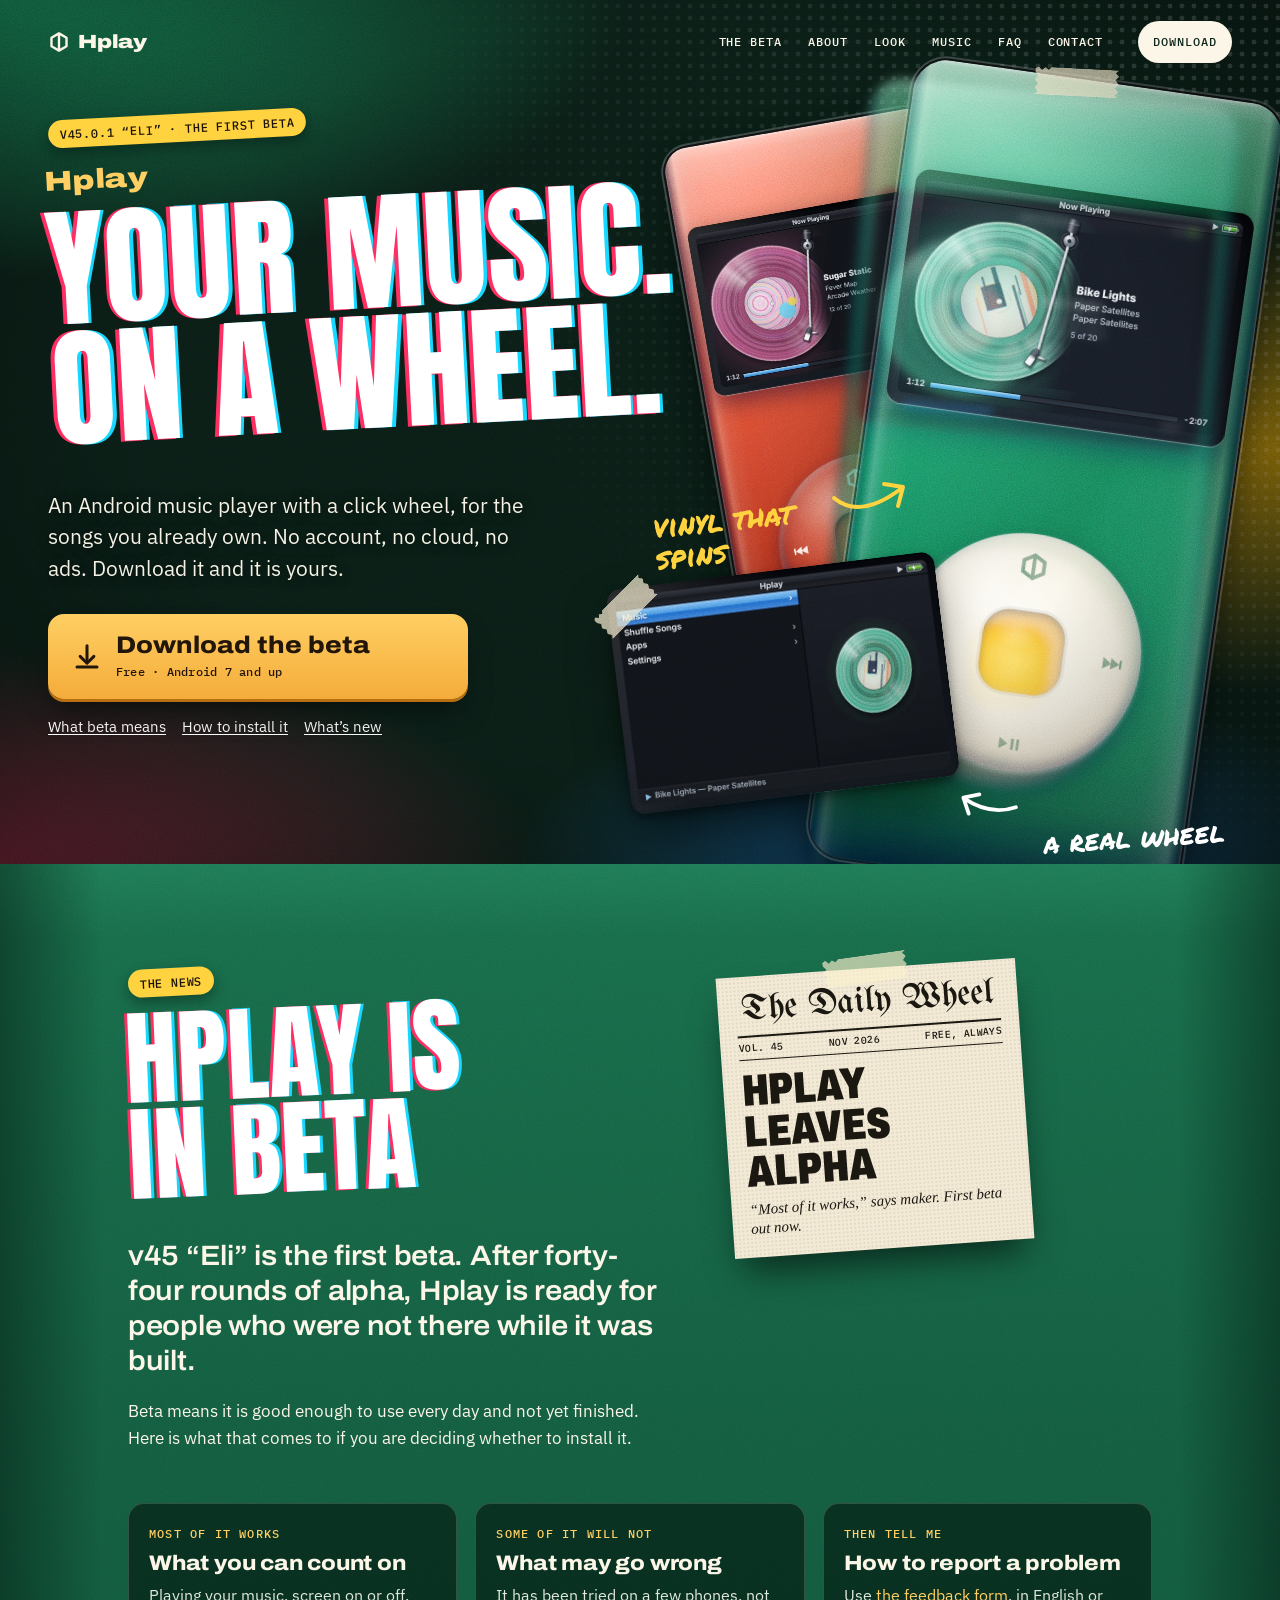
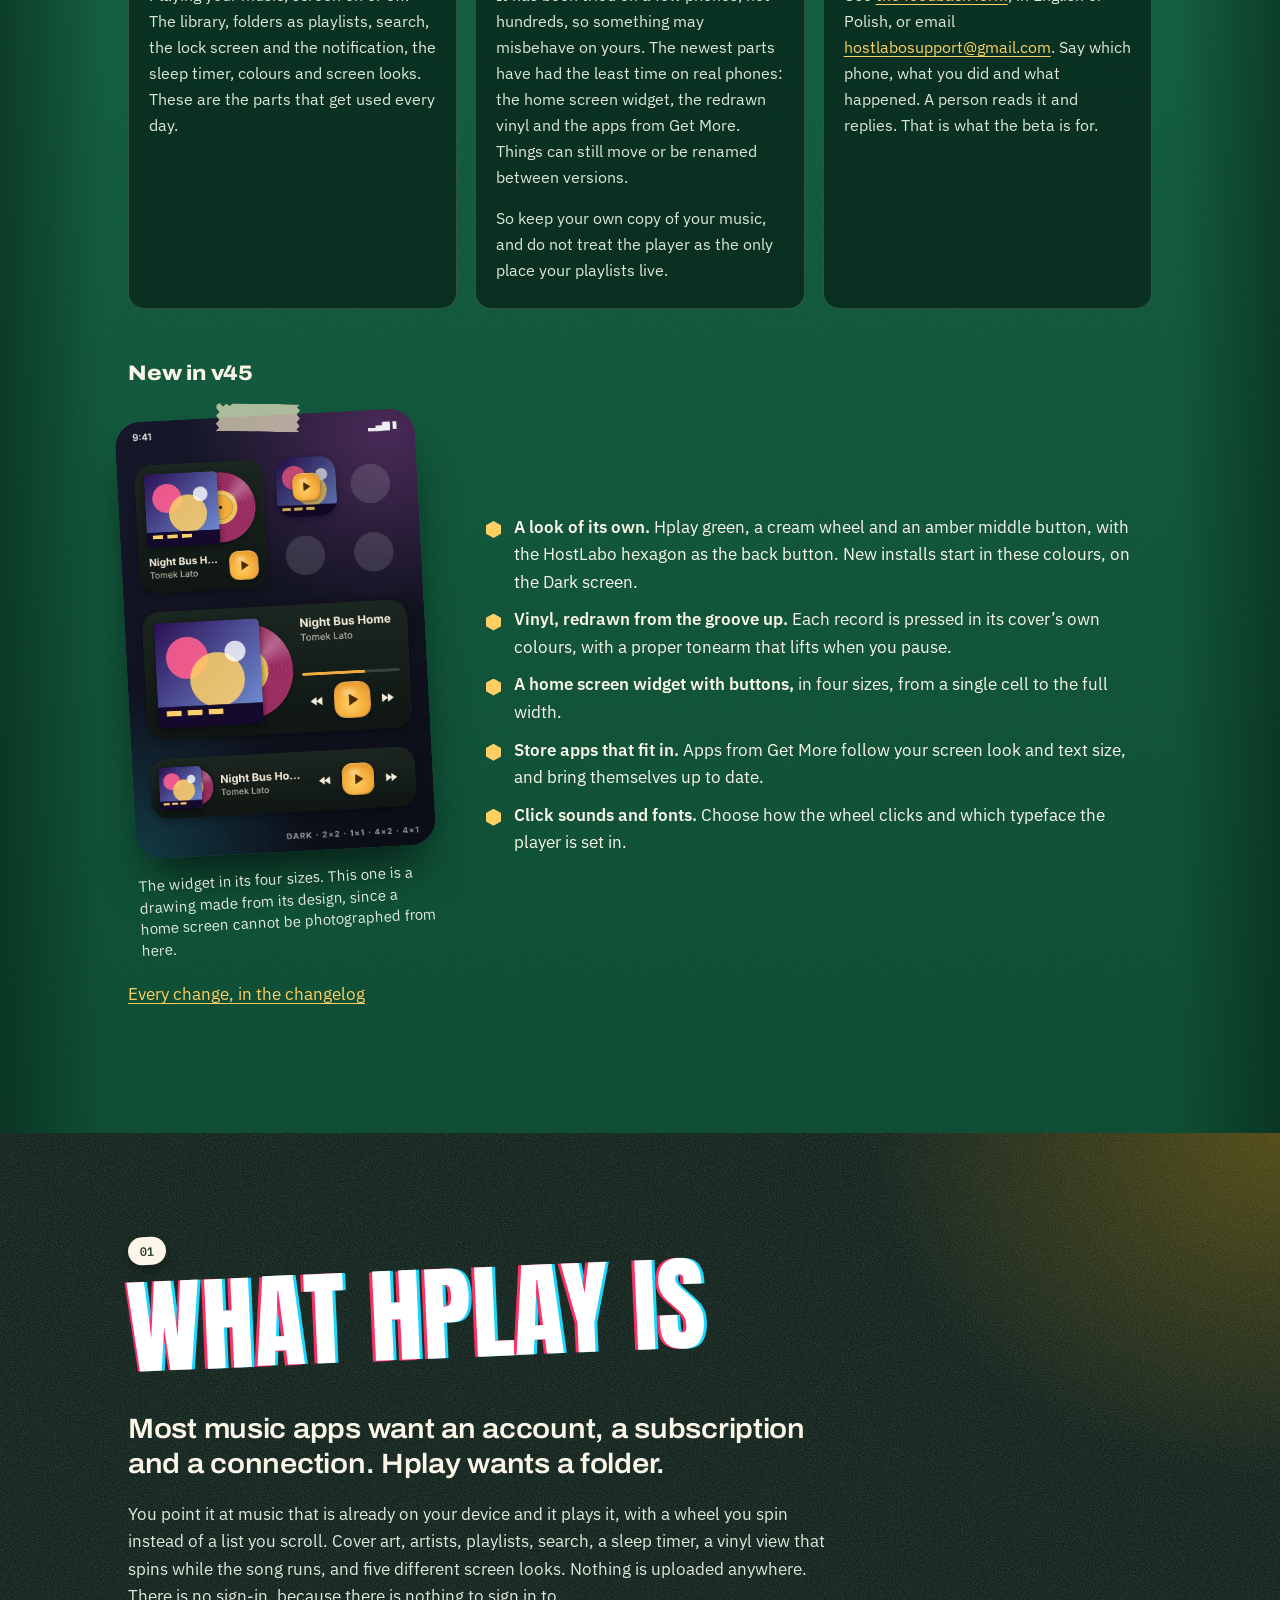
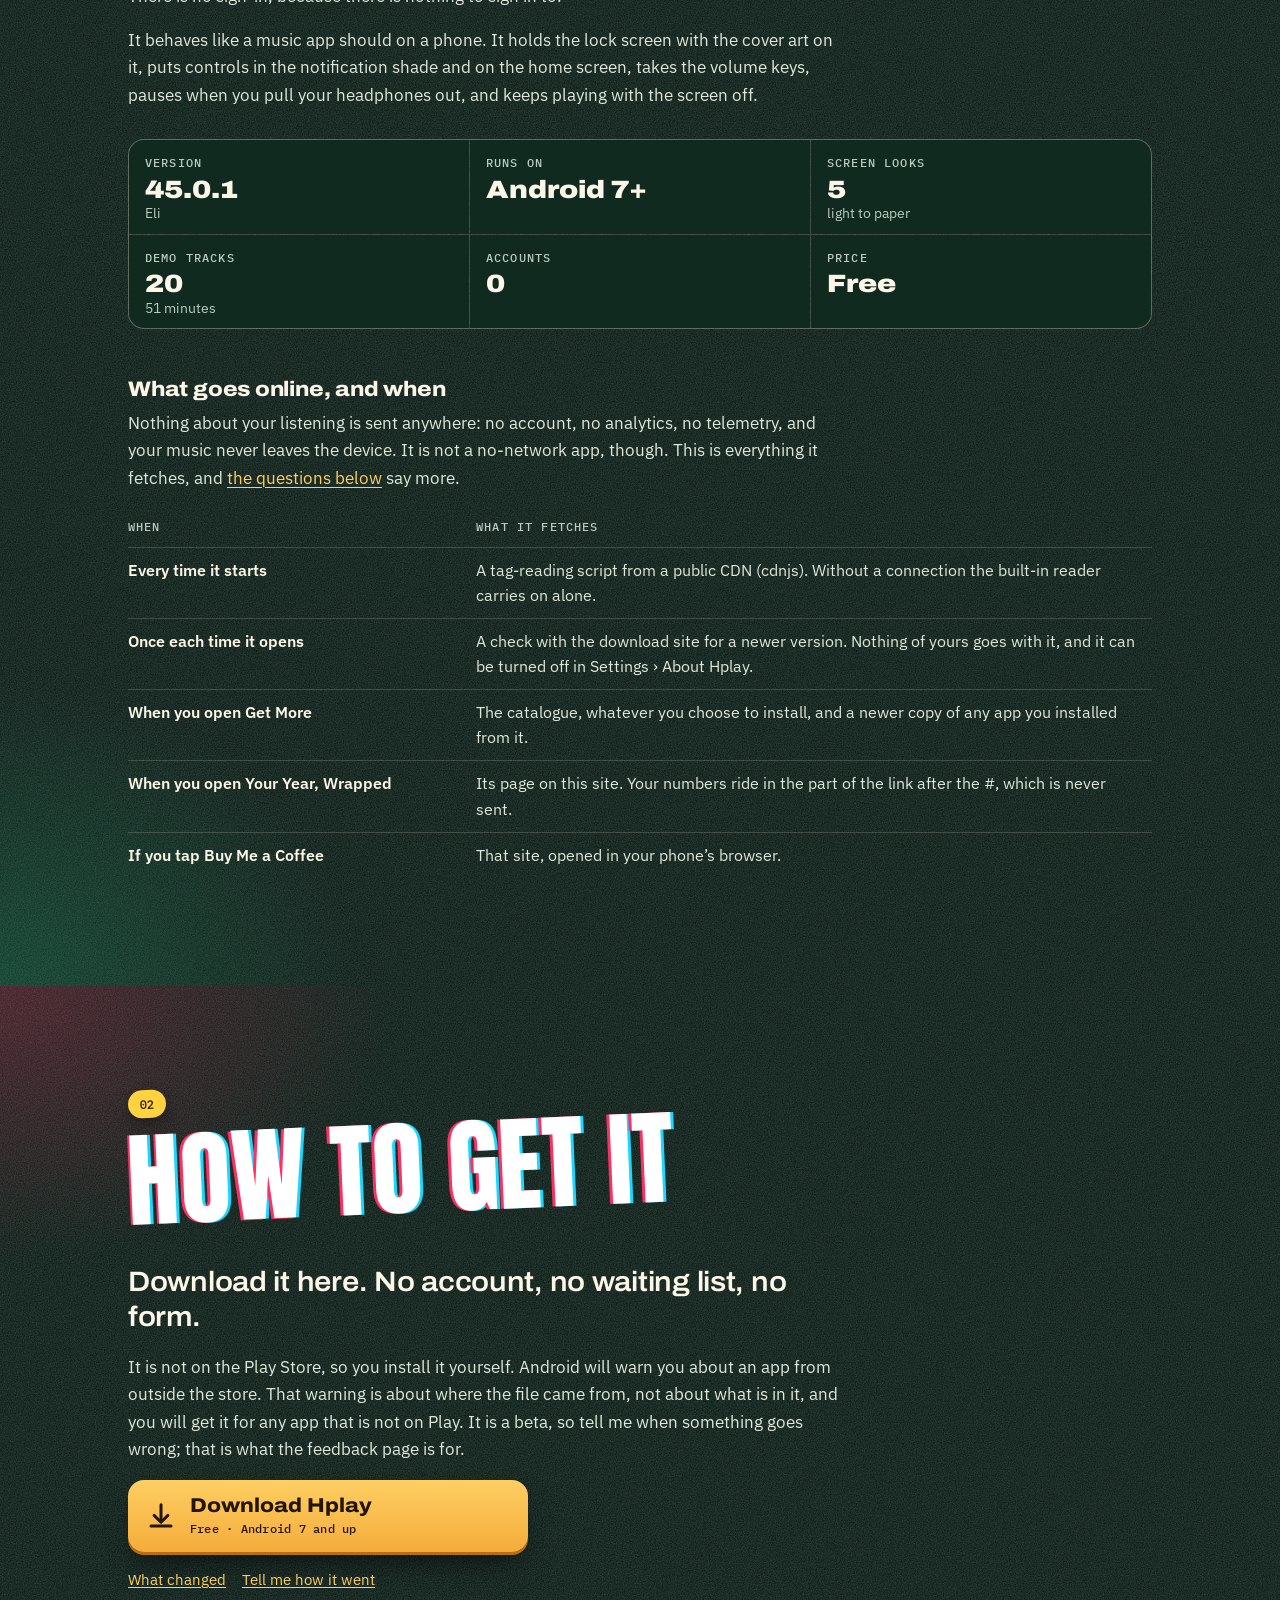
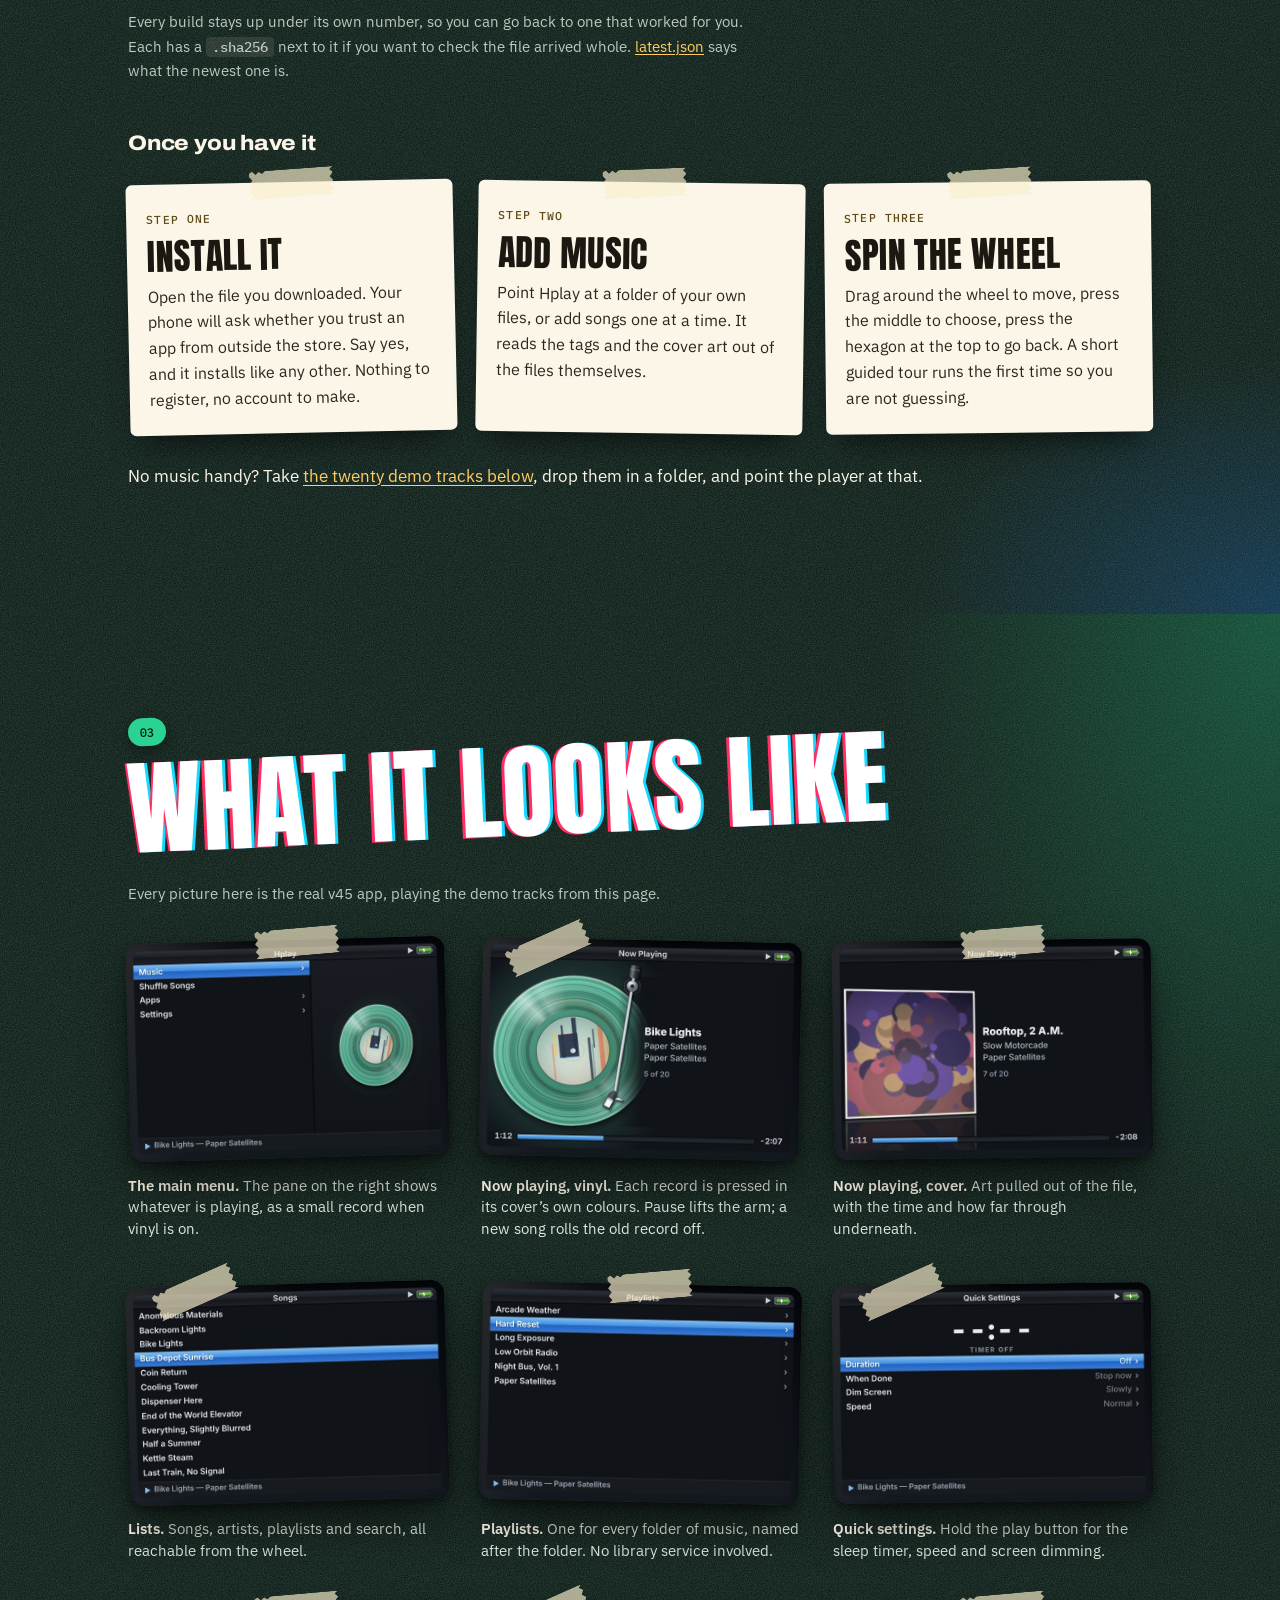
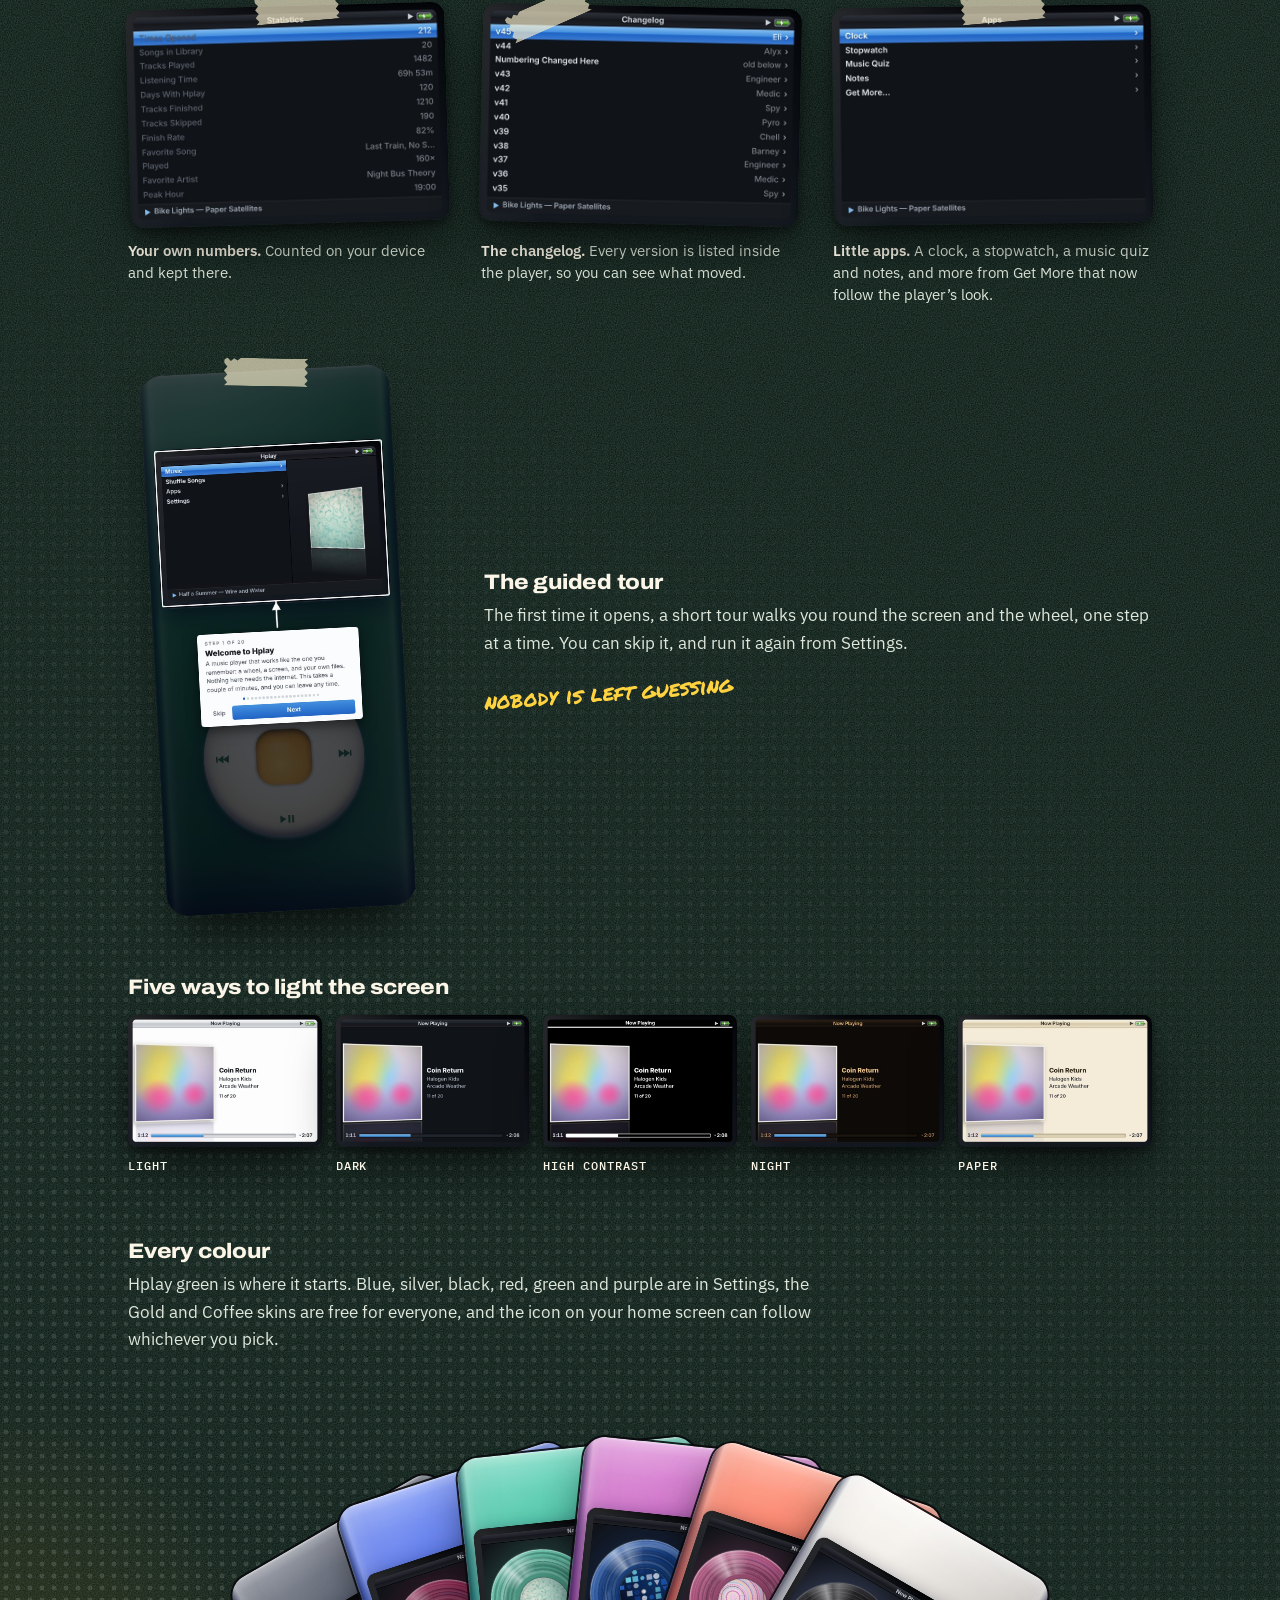
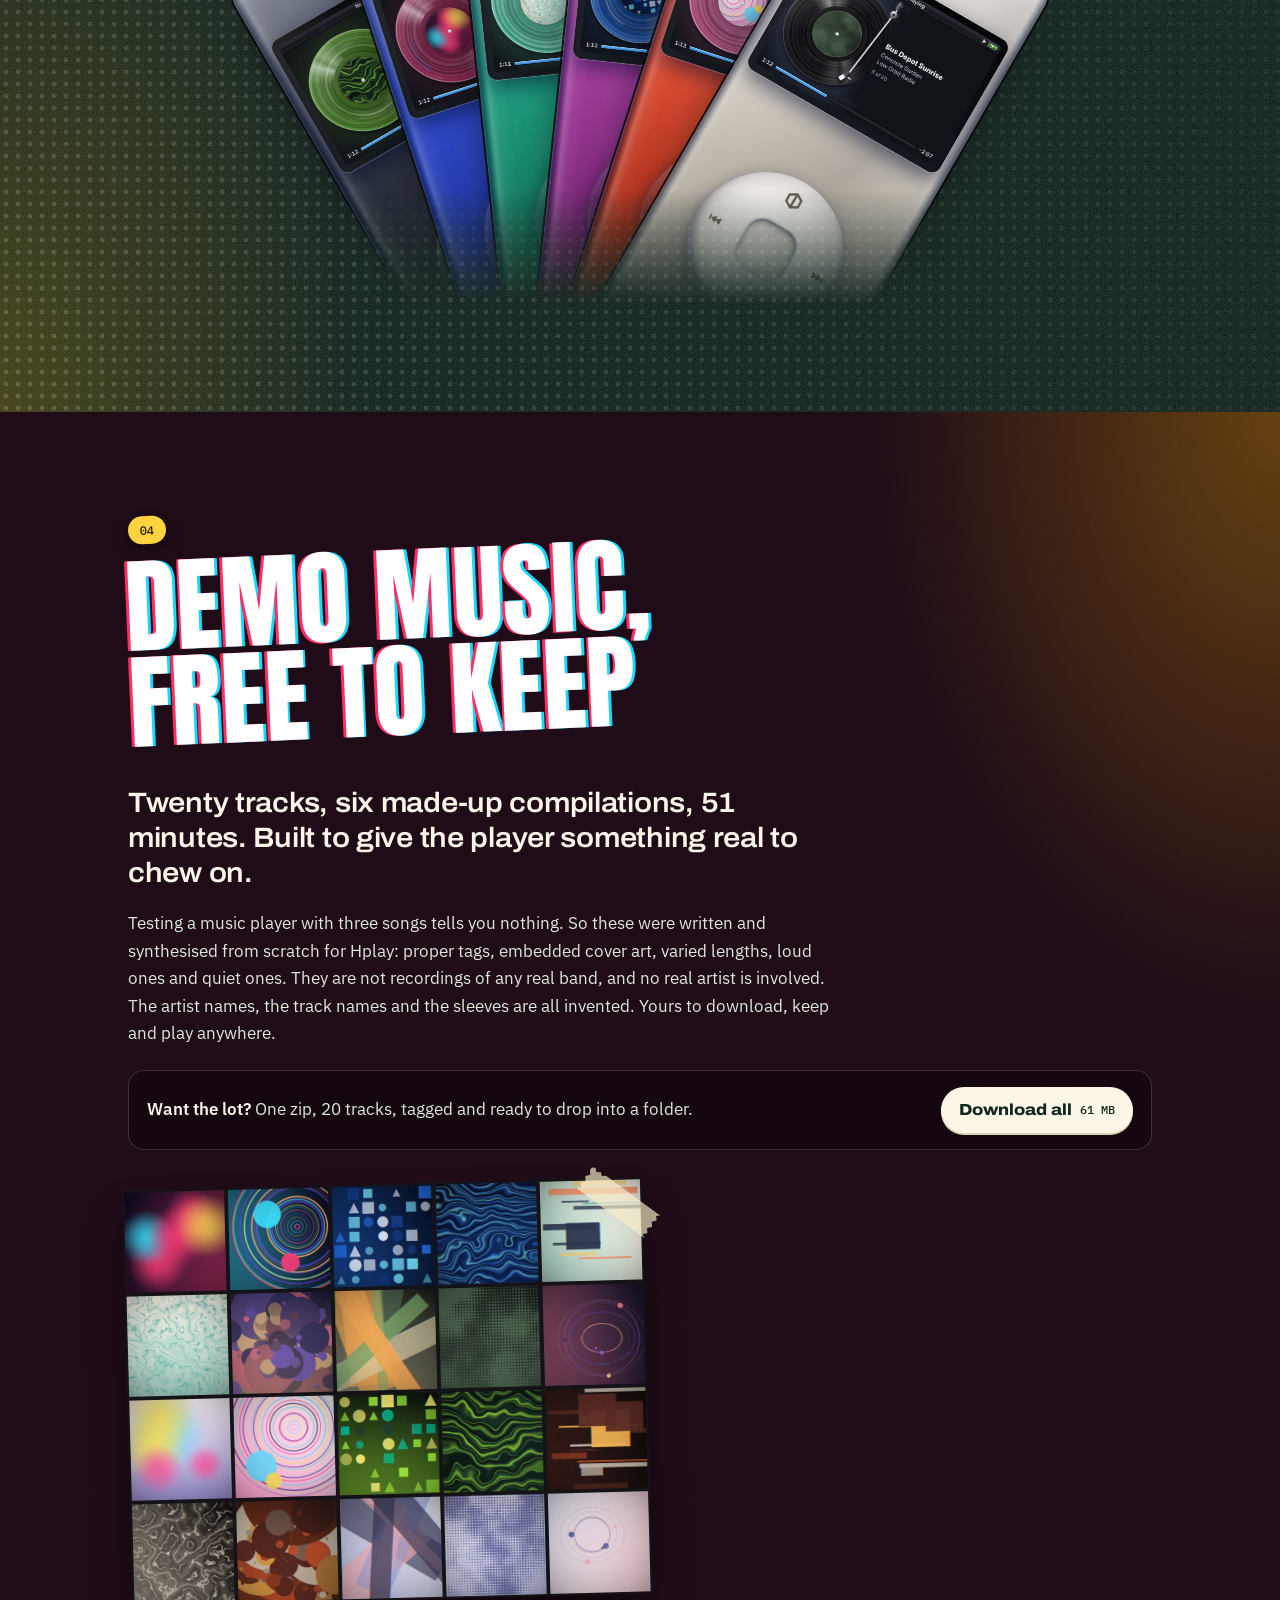
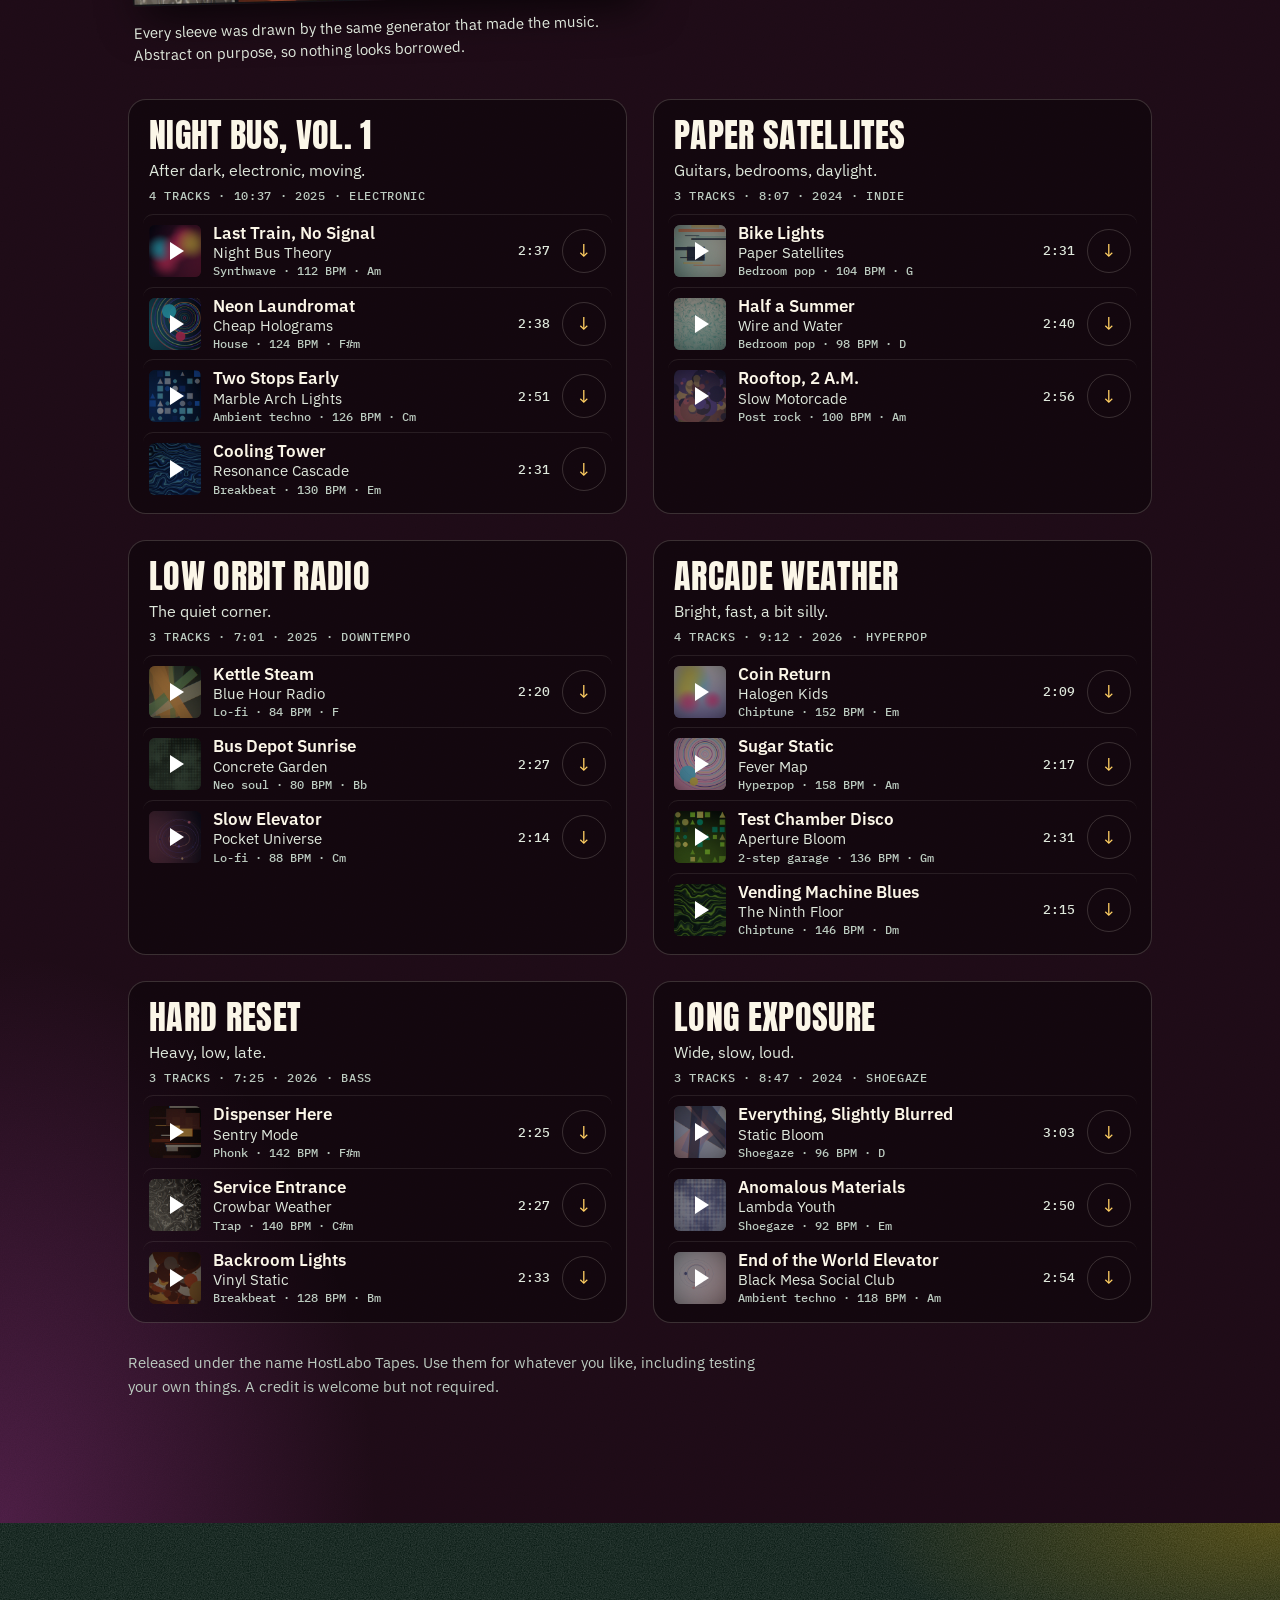
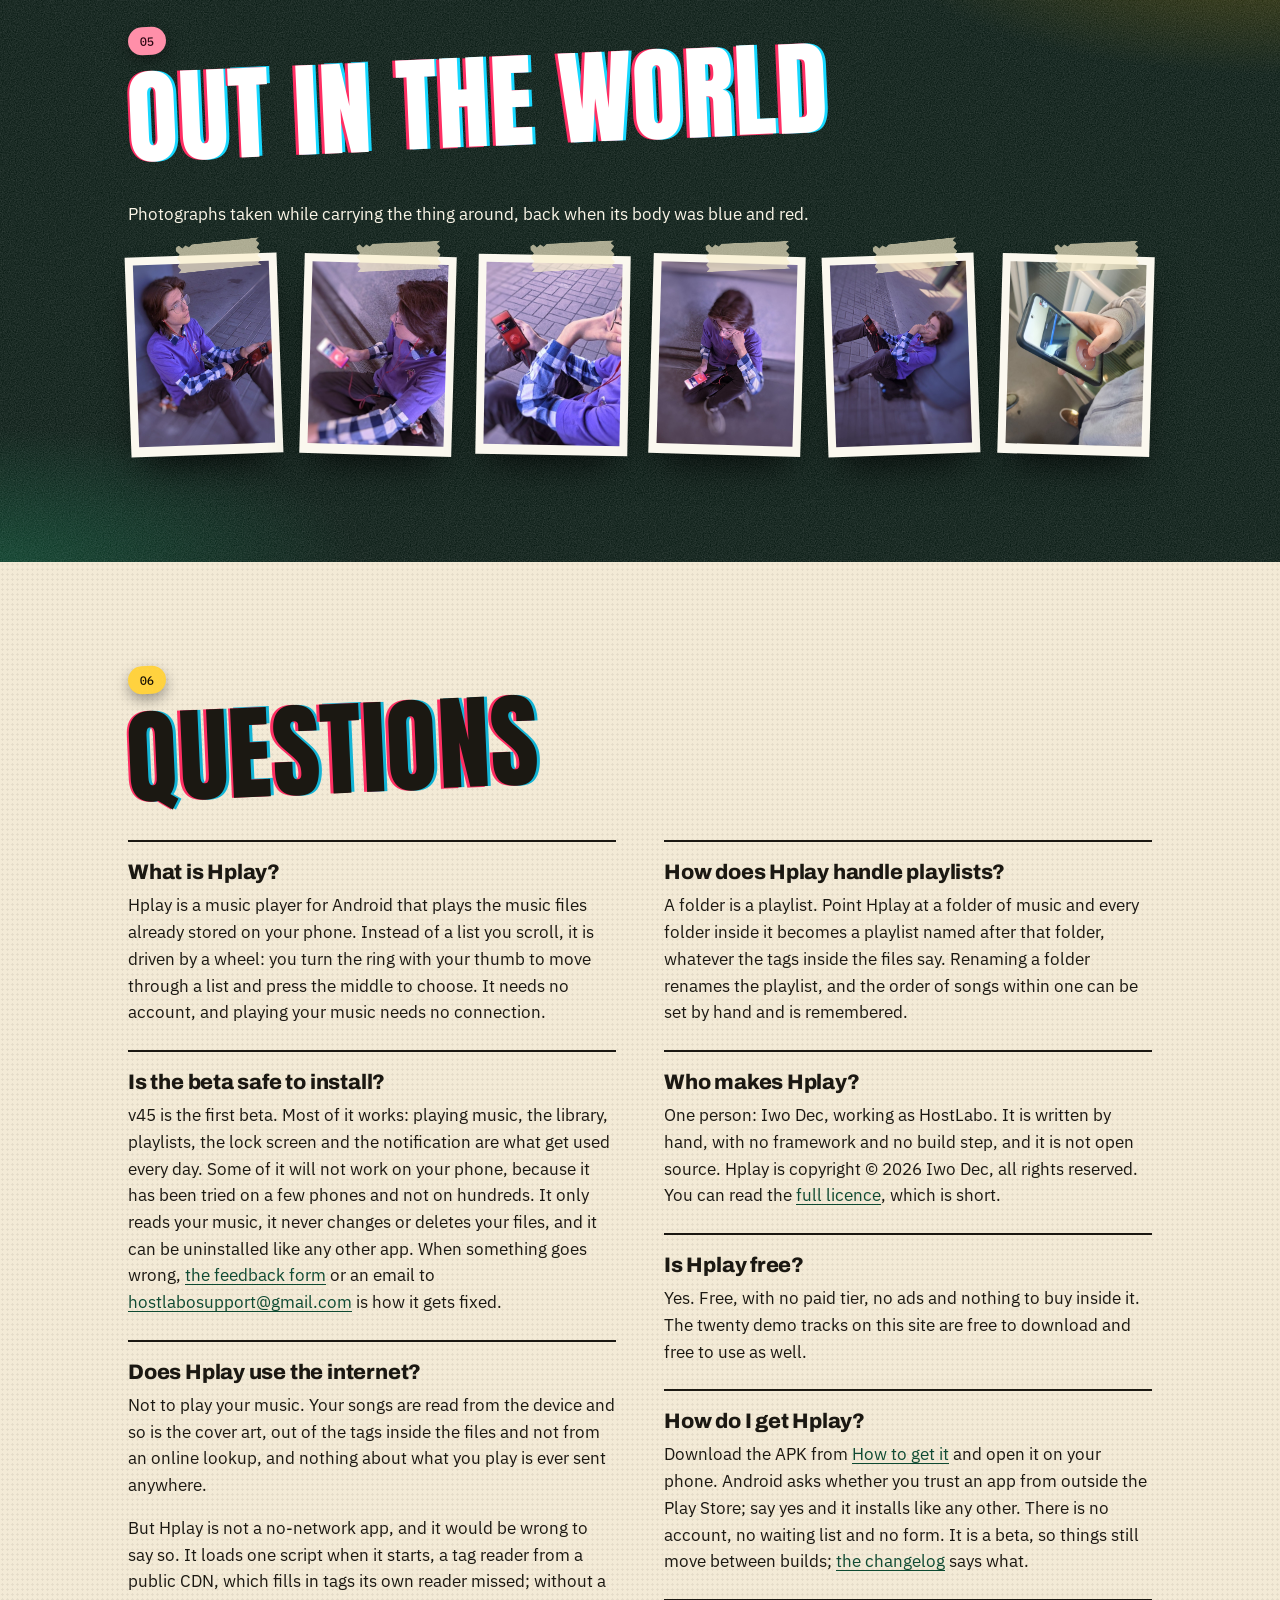
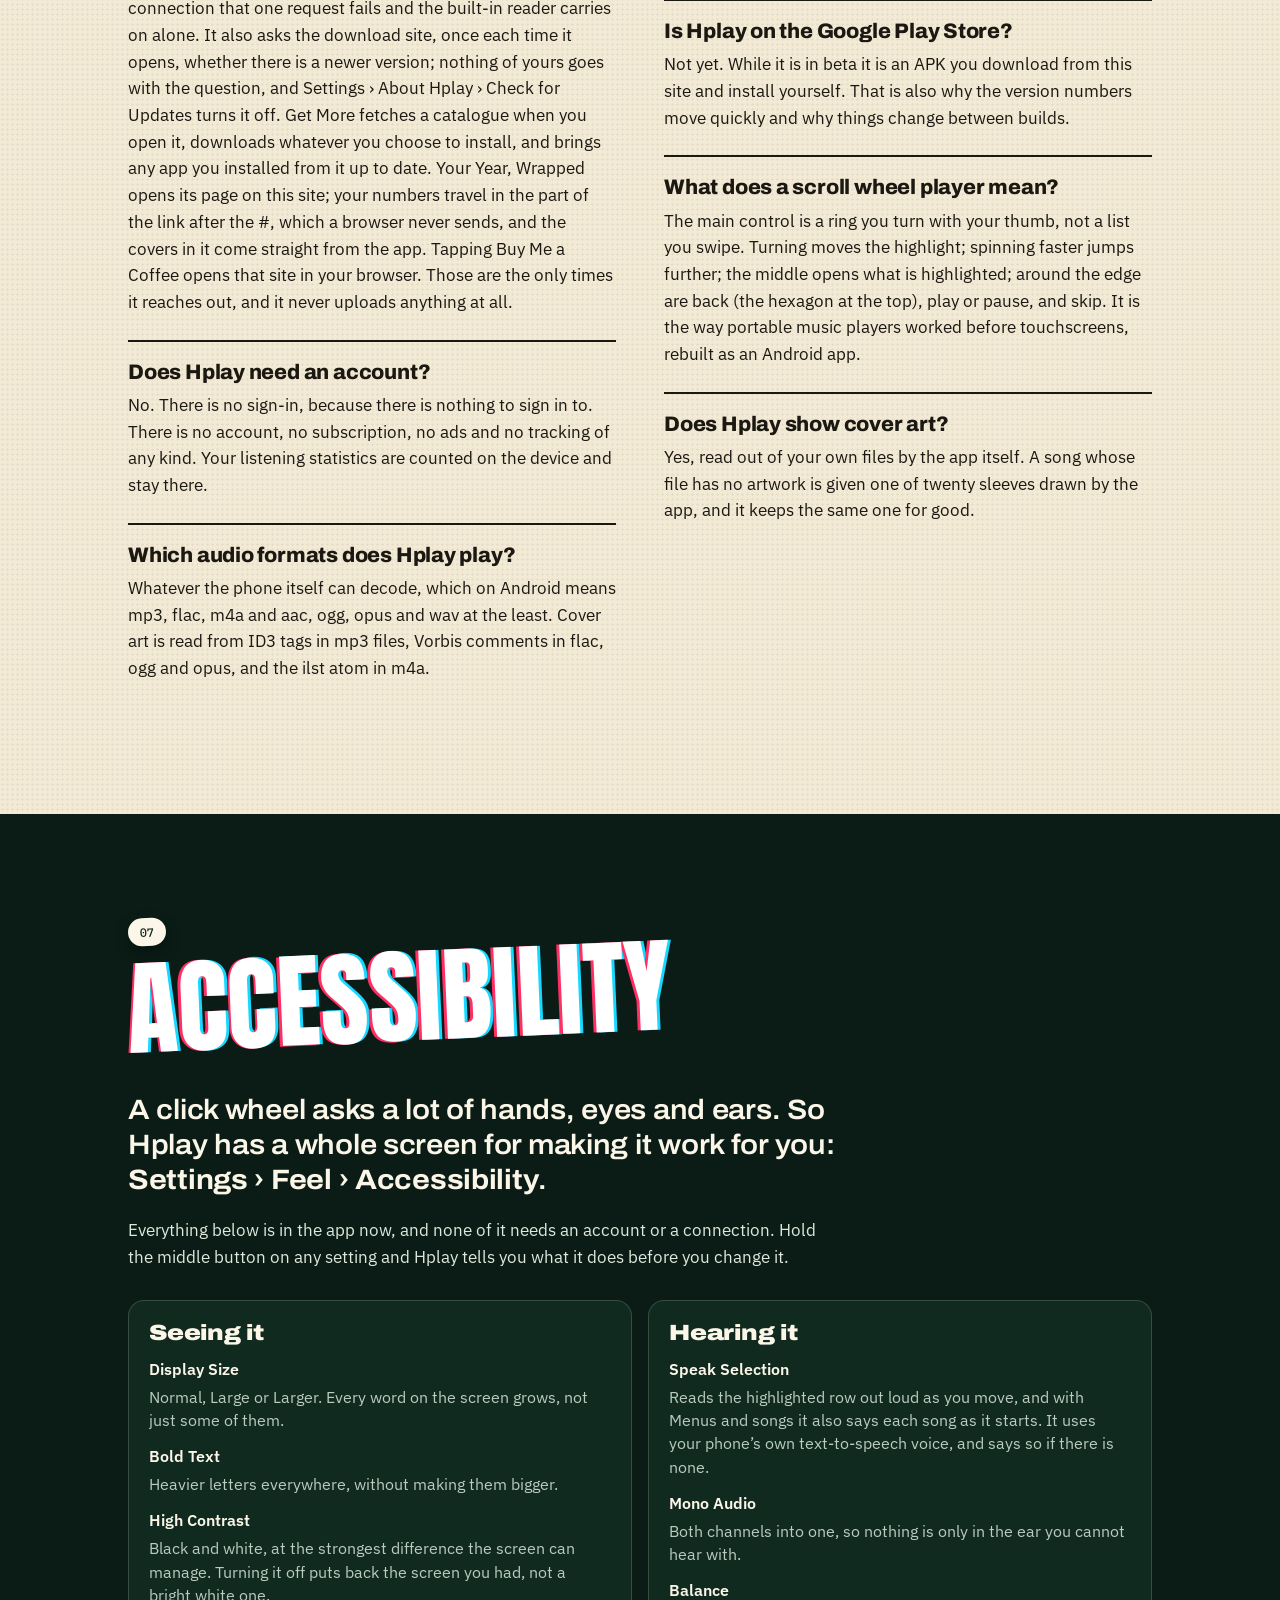
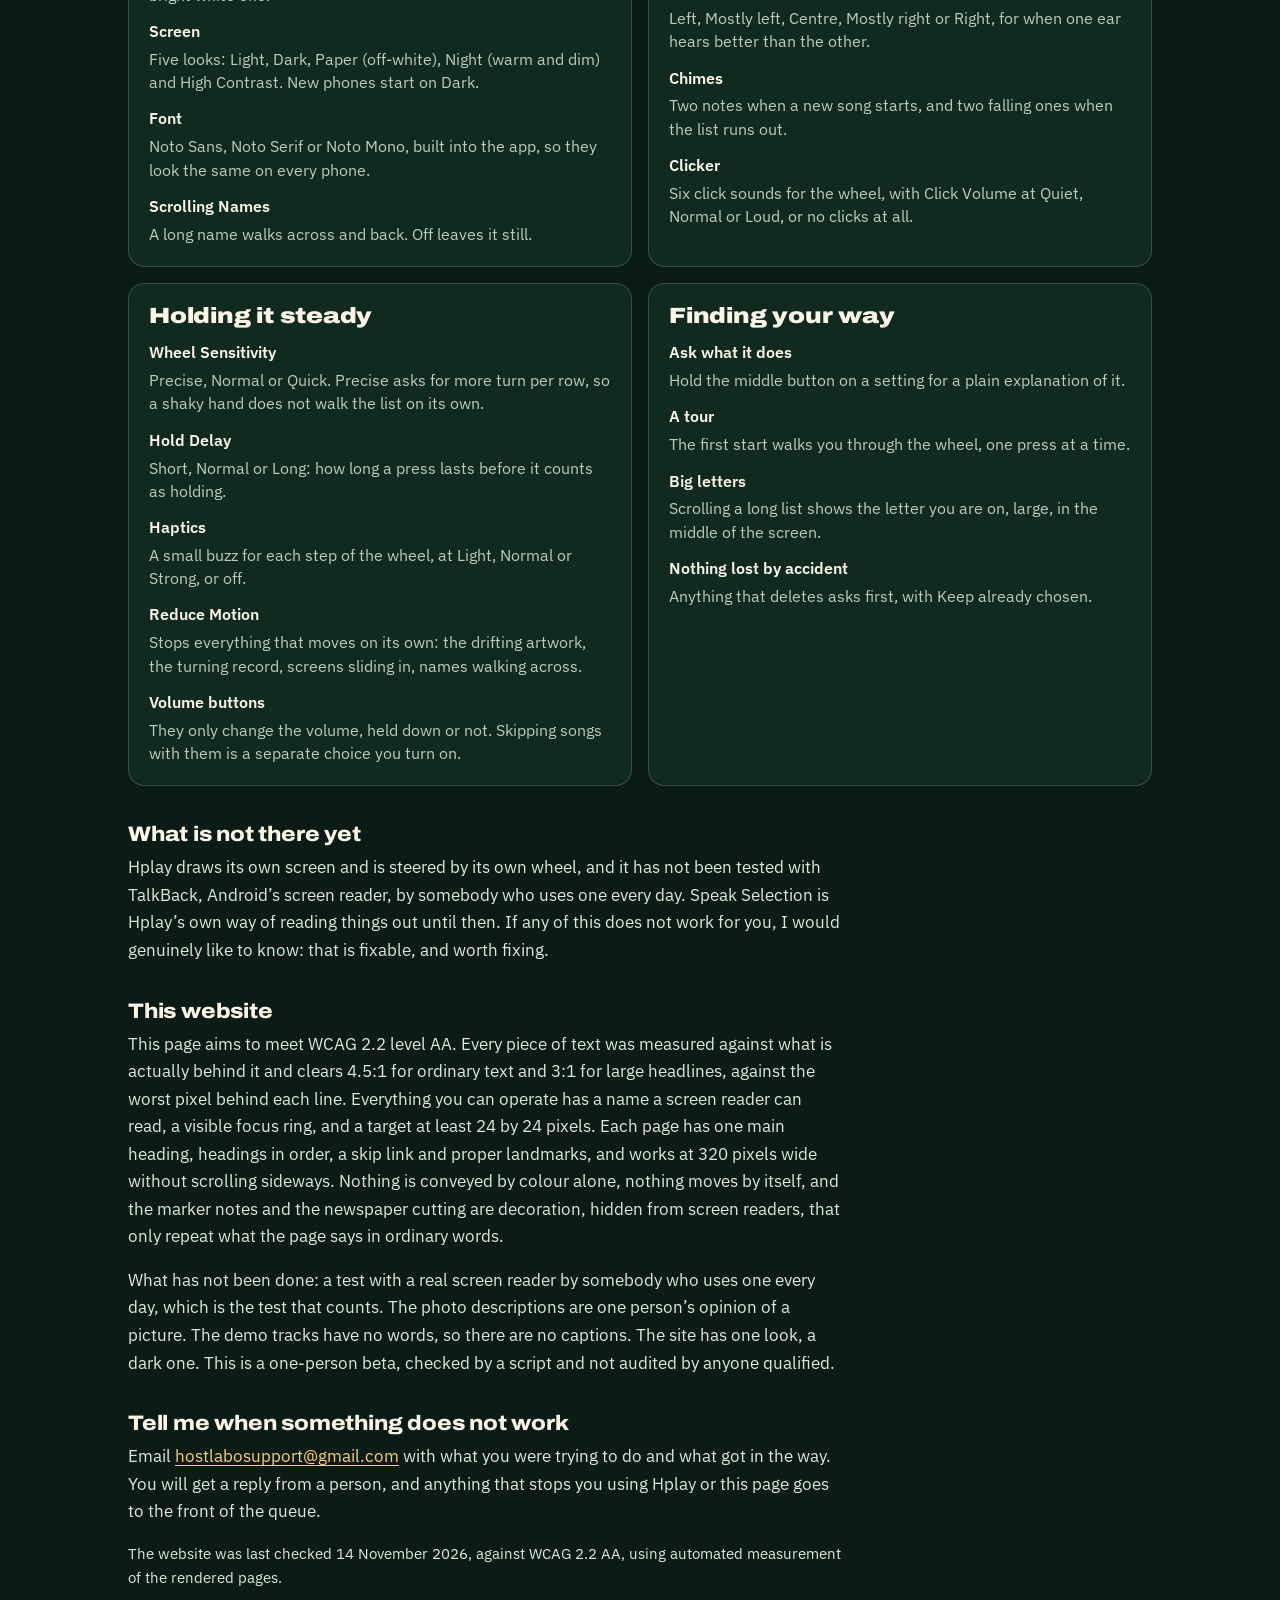
==== index.html @ cd70504c "Accessibility is mostly about the app now The section led with the website's own WCAG notes and gave" ====
<!doctype html>
<html lang="en">
<head>
<meta charset="utf-8">
<meta name="viewport" content="width=device-width, initial-scale=1, viewport-fit=cover">
<title>Hplay — free offline scroll-wheel music player for Android</title>
<meta name="description" content="Hplay is a free offline music player for Android that plays the music files already on your phone. A wheel you turn instead of a list you scroll. No account, no cloud, no ads, no tracking. Now in beta: free to download as an APK.">
<link rel="canonical" href="https://iwohost.github.io/hplaysite/">
<meta name="theme-color" content="#0a1c15">
<meta name="color-scheme" content="dark">
<meta name="author" content="Iwo Dec (HostLabo)">
<meta name="copyright" content="© 2026 Iwo Dec. All rights reserved.">
<meta property="og:site_name" content="Hplay">
<meta property="og:title" content="Hplay — offline scroll-wheel music player for Android">
<meta property="og:description" content="A free offline music player for Android, for the music files you already own. A wheel you turn instead of a list you scroll. No account, no cloud, no ads. Now in beta.">
<meta property="og:url" content="https://iwohost.github.io/hplaysite/">
<meta property="og:image" content="https://iwohost.github.io/hplaysite/img/og.jpg">
<meta property="og:image:width" content="1200">
<meta property="og:image:height" content="630">
<meta property="og:image:alt" content="Your music. On a wheel. The green Hplay player with its cream wheel, a record on its screen.">
<meta name="twitter:card" content="summary_large_image">
<meta property="og:type" content="website">
<meta name="robots" content="index, follow, max-image-preview:large, max-snippet:-1">
<link rel="icon" href="data:image/svg+xml,<svg xmlns=%22http://www.w3.org/2000/svg%22 viewBox=%220 0 32 32%22><rect width=%2232%22 height=%2232%22 rx=%227%22 fill=%22%2323845a%22/><circle cx=%2216%22 cy=%2216%22 r=%2210%22 fill=%22%23fbf6e8%22/><rect x=%2211.5%22 y=%2211.5%22 width=%229%22 height=%229%22 rx=%223%22 fill=%22%23f4ac3a%22/></svg>">
<!-- The typefaces are kept in this site (fonts/). Nothing on this page is asked of anybody
     else until the script at the bottom reads latest.json from the download host. -->
<link rel="preload" href="fonts/anton.woff2" as="font" type="font/woff2" crossorigin>
<link rel="stylesheet" href="fonts/fonts.css">
<link rel="stylesheet" href="site.css">

<!-- What this page is, written out so a machine does not have to guess. Everything in here
     is a plain fact that is also stated in the page itself; there are no ratings and no
     review counts, because nobody has rated it and inventing numbers would be a lie that
     search engines strip out anyway. The questions are the same words as the ones on the
     page: change both together. -->
<script type="application/ld+json">
{
  "@context": "https://schema.org",
  "@graph": [
    {
      "@type": "SoftwareApplication",
      "@id": "https://iwohost.github.io/hplaysite/#hplay",
      "name": "Hplay",
      "alternateName": "Hplay music player",
      "applicationCategory": "MultimediaApplication",
      "applicationSubCategory": "Music player",
      "operatingSystem": "Android",
      "softwareVersion": "45.0.1",
      "releaseNotes": "https://iwohost.github.io/hplaysite/changelog.html",
      "url": "https://iwohost.github.io/hplaysite/",
      "installUrl": "https://hplay.hosttost.workers.dev/hplay-latest.apk",
      "downloadUrl": "https://hplay.hosttost.workers.dev/hplay-latest.apk",
      "softwareRequirements": "Android 7.0 or newer",
      "description": "Hplay is an offline music player for Android that plays the music files already on the device. It is driven by a wheel you turn, not a list you scroll. It needs no account, plays with no internet connection, reads cover art out of the files themselves, and is free. It is in beta and is downloaded as an APK from its own site.",
      "featureList": [
        "Plays music files stored on the device: mp3, flac, m4a, ogg, opus and wav",
        "Plays with no internet connection. At startup it fetches one tag-reading script and checks for a newer version, the extras catalogue is fetched when you open it, and Your Year, Wrapped opens its page on this site",
        "No account, no sign-in, no cloud, no ads and no tracking",
        "A scroll wheel: turn to move through a list, press the middle to choose",
        "Every folder of music becomes a playlist, named after the folder",
        "Cover art read out of the files' own tags, on the device",
        "Songs with no artwork get one of twenty drawn sleeves, the same one every time",
        "A vinyl view: each record is pressed in its cover's own colours, with a tonearm that lifts on pause",
        "A home screen widget with buttons, in four sizes",
        "Lock screen artwork, notification controls and volume-key support",
        "Sleep timer with fade out, and playback speed from half to double, with or without the pitch following",
        "Five screen looks, from light to high-contrast to paper",
        "Statistics kept on the device and never sent anywhere",
        "Small built-in apps and games, and more from a separate catalogue"
      ],
      "screenshot": [
        "https://iwohost.github.io/hplaysite/img/app/scr-np-vinyl.jpg",
        "https://iwohost.github.io/hplaysite/img/app/scr-songs.jpg",
        "https://iwohost.github.io/hplaysite/img/app/scr-quick.jpg"
      ],
      "offers": {
        "@type": "Offer",
        "price": "0",
        "priceCurrency": "USD",
        "availability": "https://schema.org/InStock"
      },
      "isAccessibleForFree": true,
      "inLanguage": "en",
      "author": {
        "@id": "https://iwohost.github.io/hplaysite/#iwodec"
      },
      "publisher": {
        "@id": "https://iwohost.github.io/hplaysite/#hostlabo"
      },
      "copyrightHolder": {
        "@id": "https://iwohost.github.io/hplaysite/#iwodec"
      },
      "copyrightYear": "2026",
      "copyrightNotice": "Copyright 2026 Iwo Dec, trading as HostLabo. All rights reserved.",
      "license": "https://iwohost.github.io/hplaysite/license.html"
    },
    {
      "@type": "Person",
      "@id": "https://iwohost.github.io/hplaysite/#iwodec",
      "name": "Iwo Dec",
      "url": "https://iwohost.github.io/hplaysite/",
      "worksFor": {
        "@id": "https://iwohost.github.io/hplaysite/#hostlabo"
      }
    },
    {
      "@type": "Organization",
      "@id": "https://iwohost.github.io/hplaysite/#hostlabo",
      "name": "HostLabo",
      "founder": {
        "@id": "https://iwohost.github.io/hplaysite/#iwodec"
      },
      "url": "https://iwohost.github.io/hplaysite/",
      "email": "hostlabosupport@gmail.com",
      "sameAs": [
        "https://instagram.com/hostlabo",
        "https://iwohost.github.io/HostLab/"
      ]
    },
    {
      "@type": "WebSite",
      "@id": "https://iwohost.github.io/hplaysite/#website",
      "url": "https://iwohost.github.io/hplaysite/",
      "name": "Hplay",
      "inLanguage": "en",
      "publisher": {
        "@id": "https://iwohost.github.io/hplaysite/#hostlabo"
      },
      "about": {
        "@id": "https://iwohost.github.io/hplaysite/#hplay"
      }
    },
    {
      "@type": "FAQPage",
      "@id": "https://iwohost.github.io/hplaysite/#faq",
      "mainEntity": [
        {
          "@type": "Question",
          "name": "What is Hplay?",
          "acceptedAnswer": {
            "@type": "Answer",
            "text": "Hplay is a music player for Android that plays the music files already stored on your phone. Instead of a list you scroll, it is driven by a wheel: you turn the ring with your thumb to move through a list and press the middle to choose. It needs no account, and playing your music needs no connection."
          }
        },
        {
          "@type": "Question",
          "name": "Is the beta safe to install?",
          "acceptedAnswer": {
            "@type": "Answer",
            "text": "v45 is the first beta. Most of it works: playing music, the library, playlists, the lock screen and the notification are what get used every day. Some of it will not work on your phone, because it has been tried on a few phones and not on hundreds. It only reads your music, it never changes or deletes your files, and it can be uninstalled like any other app. When something goes wrong, the feedback form or an email to hostlabosupport@gmail.com is how it gets fixed."
          }
        },
        {
          "@type": "Question",
          "name": "Does Hplay use the internet?",
          "acceptedAnswer": {
            "@type": "Answer",
            "text": "Not to play your music. Your songs are read from the device and so is the cover art, out of the tags inside the files and not from an online lookup, and nothing about what you play is ever sent anywhere. But Hplay is not a no-network app, and it would be wrong to say so. It loads one script when it starts, a tag reader from a public CDN, which fills in tags its own reader missed; without a connection that one request fails and the built-in reader carries on alone. It also asks the download site, once each time it opens, whether there is a newer version; nothing of yours goes with the question, and Settings › About Hplay › Check for Updates turns it off. Get More fetches a catalogue when you open it, downloads whatever you choose to install, and brings any app you installed from it up to date. Your Year, Wrapped opens its page on this site; your numbers travel in the part of the link after the #, which a browser never sends, and the covers in it come straight from the app. Tapping Buy Me a Coffee opens that site in your browser. Those are the only times it reaches out, and it never uploads anything at all."
          }
        },
        {
          "@type": "Question",
          "name": "Does Hplay need an account?",
          "acceptedAnswer": {
            "@type": "Answer",
            "text": "No. There is no sign-in, because there is nothing to sign in to. There is no account, no subscription, no ads and no tracking of any kind. Your listening statistics are counted on the device and stay there."
          }
        },
        {
          "@type": "Question",
          "name": "Which audio formats does Hplay play?",
          "acceptedAnswer": {
            "@type": "Answer",
            "text": "Whatever the phone itself can decode, which on Android means mp3, flac, m4a and aac, ogg, opus and wav at the least. Cover art is read from ID3 tags in mp3 files, Vorbis comments in flac, ogg and opus, and the ilst atom in m4a."
          }
        },
        {
          "@type": "Question",
          "name": "How does Hplay handle playlists?",
          "acceptedAnswer": {
            "@type": "Answer",
            "text": "A folder is a playlist. Point Hplay at a folder of music and every folder inside it becomes a playlist named after that folder, whatever the tags inside the files say. Renaming a folder renames the playlist, and the order of songs within one can be set by hand and is remembered."
          }
        },
        {
          "@type": "Question",
          "name": "Who makes Hplay?",
          "acceptedAnswer": {
            "@type": "Answer",
            "text": "One person: Iwo Dec, working as HostLabo. It is written by hand, with no framework and no build step, and it is not open source. Hplay is copyright © 2026 Iwo Dec, all rights reserved. You can read the full licence, which is short."
          }
        },
        {
          "@type": "Question",
          "name": "Is Hplay free?",
          "acceptedAnswer": {
            "@type": "Answer",
            "text": "Yes. Free, with no paid tier, no ads and nothing to buy inside it. The twenty demo tracks on this site are free to download and free to use as well."
          }
        },
        {
          "@type": "Question",
          "name": "How do I get Hplay?",
          "acceptedAnswer": {
            "@type": "Answer",
            "text": "Download the APK from How to get it and open it on your phone. Android asks whether you trust an app from outside the Play Store; say yes and it installs like any other. There is no account, no waiting list and no form. It is a beta, so things still move between builds; the changelog says what."
          }
        },
        {
          "@type": "Question",
          "name": "Is Hplay on the Google Play Store?",
          "acceptedAnswer": {
            "@type": "Answer",
            "text": "Not yet. While it is in beta it is an APK you download from this site and install yourself. That is also why the version numbers move quickly and why things change between builds."
          }
        },
        {
          "@type": "Question",
          "name": "What does a scroll wheel player mean?",
          "acceptedAnswer": {
            "@type": "Answer",
            "text": "The main control is a ring you turn with your thumb, not a list you swipe. Turning moves the highlight; spinning faster jumps further; the middle opens what is highlighted; around the edge are back (the hexagon at the top), play or pause, and skip. It is the way portable music players worked before touchscreens, rebuilt as an Android app."
          }
        },
        {
          "@type": "Question",
          "name": "Does Hplay show cover art?",
          "acceptedAnswer": {
            "@type": "Answer",
            "text": "Yes, read out of your own files by the app itself. A song whose file has no artwork is given one of twenty sleeves drawn by the app, and it keeps the same one for good."
          }
        }
      ]
    }
  ]
}
</script>
</head>
<body>

<a class="skiplink" href="#main">Skip to the content</a>

<div class="hero">
  <div class="halftone" aria-hidden="true"></div>
  <header class="top">
    <a class="mark" href="./" aria-label="Hplay, home"><svg viewBox="0 0 24 24" fill="none" stroke="currentColor" stroke-width="2.6" stroke-linejoin="round" aria-hidden="true"><path d="M12 2.6 20.2 7.3v9.4L12 21.4 3.8 16.7V7.3z"/><path d="M12 2.6v18.8"/></svg>Hplay</a>
    <span class="sp"></span>
    <nav aria-label="On this page">
      <a href="#beta">The beta</a>
      <a href="#about">About</a>
      <a href="#look">Look</a>
      <a href="#music">Music</a>
      <a href="#faq">FAQ</a>
      <a href="#contact">Contact</a>
    </nav>
    <a class="pill" href="https://hplay.hosttost.workers.dev/hplay-latest.apk">Download</a>
  </header>

  <main id="main">
  <div class="hero-grid">
    <div class="hero-in">
      <span class="sticker"><span id="verNow">v45.0.1 &ldquo;Eli&rdquo;</span> &middot; the first beta</span>
      <h1 class="head"><span class="brand">Hplay</span>Your music.<br>On a wheel.</h1>
      <p class="dek">An Android music player with a click wheel, for the songs you already own. No account, no cloud, no ads. Download it and it is yours.</p>
      <a class="get" href="https://hplay.hosttost.workers.dev/hplay-latest.apk"><svg viewBox="0 0 24 24" fill="none" stroke="currentColor" stroke-width="2.4" stroke-linecap="round" stroke-linejoin="round" aria-hidden="true"><path d="M12 3v12"/><path d="M6.5 11.5 12 17l5.5-5.5"/><path d="M4 20h16"/></svg>
        <span><b>Download the beta</b><small id="dlSize">Free &middot; Android 7 and up</small></span></a>
      <div class="under">
        <a href="#beta">What beta means</a>
        <a href="#start">How to install it</a>
        <a href="changelog.html">What&rsquo;s new</a>
      </div>
    </div>
    <div class="collage" aria-hidden="true">
      <div class="tcard c3"><img class="ph" src="img/app/phone-body-red.jpg" width="780" height="1688" loading="lazy" alt=""></div>
      <div class="tcard c1"><div class="ghost" style="background-image:url(img/app/phone-np-vinyl.jpg)"></div><img class="ph" src="img/app/phone-np-vinyl.jpg" width="780" height="1688" alt=""><span class="tape" style="left:32%;top:-10px;transform:rotate(-5deg)"></span></div>
      <div class="tcard c2"><img class="scr" src="img/app/scr-menu.jpg" width="706" height="484" alt=""><span class="tape" style="left:-14px;top:4px;width:64px;transform:rotate(-38deg)"></span></div>
      <span class="note hn1">vinyl that<br>spins</span>
      <svg class="scrib hs1" viewBox="0 0 80 60"><path d="M4 30 Q30 52 72 20" stroke-width="4"/><path d="M54 16 L73 19 L68 38" stroke-width="4"/></svg>
      <span class="note white hn2">a real wheel</span>
      <svg class="scrib hs2" viewBox="0 0 56 30"><path d="M2 18 Q26 26 50 10" stroke-width="3.5"/><path d="M36 6 L51 9 L46 24" stroke-width="3.5"/></svg>
    </div>
  </div>
  <p class="sr">Pictured: the Hplay player in green with a cream wheel and an amber middle button, a record playing on its screen, and the main menu beside it.</p>
  <div class="vig" aria-hidden="true"></div>
</div>

<nav class="contents" aria-label="On this page, for small screens">
  <a href="#beta">The beta</a><a href="#about">About</a><a href="#start">Get it</a><a href="#look">Look</a><a href="#music">Music</a><a href="#faq">FAQ</a><a href="#contact">Contact</a>
</nav>

  <!-- The news. Said plainly, for somebody deciding whether to install it: what works, what
       may not, and what to do when it does not. -->
  <section class="band green" id="beta">
    <div class="wrap">
      <div class="split">
        <div>
          <div class="sec"><span class="sticker ">The news</span><h2 class="head">Hplay is in beta</h2></div>
          <p class="lede">v45 &ldquo;Eli&rdquo; is the first beta. After forty-four rounds of alpha, Hplay is ready for people who were not there while it was built.</p>
          <div class="prose">
            <p>Beta means it is good enough to use every day and not yet finished. Here is what that comes to if you are deciding whether to install it.</p>
          </div>
        </div>
        <div class="news" aria-hidden="true">
          <span class="tape"></span>
          <div class="mast">The Daily Wheel</div>
          <div class="dl"><span>VOL. 45</span><span>NOV 2026</span><span>FREE, ALWAYS</span></div>
          <div class="hed">Hplay leaves alpha</div>
          <div class="sub">&ldquo;Most of it works,&rdquo; says maker. First beta out now.</div>
        </div>
      </div>
      <div class="trio">
        <div class="panel">
          <span class="kicker">Most of it works</span>
          <h3>What you can count on</h3>
          <p>Playing your music, screen on or off. The library, folders as playlists, search, the lock screen and the notification, the sleep timer, colours and screen looks. These are the parts that get used every day.</p>
        </div>
        <div class="panel">
          <span class="kicker">Some of it will not</span>
          <h3>What may go wrong</h3>
          <p>It has been tried on a few phones, not hundreds, so something may misbehave on yours. The newest parts have had the least time on real phones: the home screen widget, the redrawn vinyl and the apps from Get More. Things can still move or be renamed between versions.</p>
          <p>So keep your own copy of your music, and do not treat the player as the only place your playlists live.</p>
        </div>
        <div class="panel">
          <span class="kicker">Then tell me</span>
          <h3>How to report a problem</h3>
          <p>Use <a href="feedback.html">the feedback form</a>, in English or Polish, or email <a href="mailto:hostlabosupport@gmail.com">hostlabosupport@gmail.com</a>. Say which phone, what you did and what happened. A person reads it and replies. That is what the beta is for.</p>
        </div>
      </div>

      <h3 style="margin-top:52px">New in v45</h3>
      <div class="duo">
        <figure class="tcard">
          <span class="tape" aria-hidden="true"></span>
          <img src="img/app/widget.jpg" width="824" height="1200" loading="lazy" decoding="async" alt="A drawing of a phone&rsquo;s home screen with the Hplay widget in four sizes: a square with the record sliding out of its sleeve, a single cell, a wide one with skip buttons, and a thin bar.">
          <figcaption>The widget in its four sizes. This one is a drawing made from its design, since a home screen cannot be photographed from here.</figcaption>
        </figure>
        <ul class="newlist">
          <li><b>A look of its own.</b> Hplay green, a cream wheel and an amber middle button, with the HostLabo hexagon as the back button. New installs start in these colours, on the Dark screen.</li>
          <li><b>Vinyl, redrawn from the groove up.</b> Each record is pressed in its cover&rsquo;s own colours, with a proper tonearm that lifts when you pause.</li>
          <li><b>A home screen widget with buttons,</b> in four sizes, from a single cell to the full width.</li>
          <li><b>Store apps that fit in.</b> Apps from Get More follow your screen look and text size, and bring themselves up to date.</li>
          <li><b>Click sounds and fonts.</b> Choose how the wheel clicks and which typeface the player is set in.</li>
        </ul>
      </div>
      <p style="margin-top:26px"><a href="changelog.html">Every change, in the changelog</a></p>
    </div>
  </section>

  <section class="band wash-a" id="about">
    <div class="wrap">
      <div class="sec"><span class="sticker cream">01</span><h2 class="head">What Hplay is</h2></div>
      <p class="lede">Most music apps want an account, a subscription and a connection. Hplay wants a folder.</p>
      <div class="prose">
        <p>You point it at music that is already on your device and it plays it, with a wheel you spin instead of a list you scroll. Cover art, artists, playlists, search, a sleep timer, a vinyl view that spins while the song runs, and five different screen looks. Nothing is uploaded anywhere. There is no sign-in, because there is nothing to sign in to.</p>
        <p>It behaves like a music app should on a phone. It holds the lock screen with the cover art on it, puts controls in the notification shade and on the home screen, takes the volume keys, pauses when you pull your headphones out, and keeps playing with the screen off.</p>
      </div>

      <dl class="spec">
        <div><dt>Version</dt><dd id="verSpec">45.0.1 <small>Eli</small></dd></div>
        <div><dt>Runs on</dt><dd>Android 7+</dd></div>
        <div><dt>Screen looks</dt><dd>5 <small>light to paper</small></dd></div>
        <div><dt>Demo tracks</dt><dd>20 <small>51 minutes</small></dd></div>
        <div><dt>Accounts</dt><dd>0</dd></div>
        <div><dt>Price</dt><dd>Free</dd></div>
      </dl>

      <h3 id="online" style="margin-top:48px">What goes online, and when</h3>
      <div class="prose">
        <p>Nothing about your listening is sent anywhere: no account, no analytics, no telemetry, and your music never leaves the device. It is not a no-network app, though. This is everything it fetches, and <a href="#faq">the questions below</a> say more.</p>
      </div>
      <table class="online">
        <thead><tr><th scope="col">When</th><th scope="col">What it fetches</th></tr></thead>
        <tbody>
          <tr><td>Every time it starts</td><td>A tag-reading script from a public CDN (cdnjs). Without a connection the built-in reader carries on alone.</td></tr>
          <tr><td>Once each time it opens</td><td>A check with the download site for a newer version. Nothing of yours goes with it, and it can be turned off in Settings &rsaquo; About Hplay.</td></tr>
          <tr><td>When you open Get More</td><td>The catalogue, whatever you choose to install, and a newer copy of any app you installed from it.</td></tr>
          <tr><td>When you open Your Year, Wrapped</td><td>Its page on this site. Your numbers ride in the part of the link after the #, which is never sent.</td></tr>
          <tr><td>If you tap Buy Me a Coffee</td><td>That site, opened in your phone&rsquo;s browser.</td></tr>
        </tbody>
      </table>
    </div>
  </section>

  <section class="band wash-b" id="start">
    <div class="wrap">
      <div class="sec"><span class="sticker ">02</span><h2 class="head">How to get it</h2></div>
      <p class="lede">Download it here. No account, no waiting list, no form.</p>
      <div class="prose">
        <p>It is not on the Play Store, so you install it yourself. Android will warn you about an app from outside the store. That warning is about where the file came from, not about what is in it, and you will get it for any app that is not on Play. It is a beta, so tell me when something goes wrong; that is what the feedback page is for.</p>
      </div>
      <a class="get" href="https://hplay.hosttost.workers.dev/hplay-latest.apk" style="margin-top:8px"><svg viewBox="0 0 24 24" fill="none" stroke="currentColor" stroke-width="2.4" stroke-linecap="round" stroke-linejoin="round" aria-hidden="true"><path d="M12 3v12"/><path d="M6.5 11.5 12 17l5.5-5.5"/><path d="M4 20h16"/></svg>
        <span><b>Download Hplay</b><small id="dlSize2">Free &middot; Android 7 and up</small></span></a>
      <div class="under">
        <a href="changelog.html">What changed</a>
        <a href="feedback.html">Tell me how it went</a>
      </div>
      <p class="fine" style="margin-top:18px; max-width:42em">
        Every build stays up under its own number, so you can go back to one that worked for you.
        Each has a <code>.sha256</code> next to it if you want to check the file arrived whole.
        <a href="https://hplay.hosttost.workers.dev/latest.json">latest.json</a> says what the newest one is.
      </p>

      <h3 style="margin:48px 0 26px">Once you have it</h3>
      <div class="steps">
        <div class="step">
          <span class="tape" aria-hidden="true"></span>
          <span class="num">Step one</span>
          <h3>Install it</h3>
          <p>Open the file you downloaded. Your phone will ask whether you trust an app from outside the store. Say yes, and it installs like any other. Nothing to register, no account to make.</p>
        </div>
        <div class="step">
          <span class="tape" aria-hidden="true"></span>
          <span class="num">Step two</span>
          <h3>Add music</h3>
          <p>Point Hplay at a folder of your own files, or add songs one at a time. It reads the tags and the cover art out of the files themselves.</p>
        </div>
        <div class="step">
          <span class="tape" aria-hidden="true"></span>
          <span class="num">Step three</span>
          <h3>Spin the wheel</h3>
          <p>Drag around the wheel to move, press the middle to choose, press the hexagon at the top to go back. A short guided tour runs the first time so you are not guessing.</p>
        </div>
      </div>
      <p style="margin-top:30px">No music handy? Take <a href="#music">the twenty demo tracks below</a>, drop them in a folder, and point the player at that.</p>
    </div>
  </section>

  <section class="band wash-c" id="look">
    <div class="halftone bl" aria-hidden="true"></div>
    <div class="wrap">
      <div class="sec"><span class="sticker green">03</span><h2 class="head">What it looks like</h2></div>
      <p class="fine" style="margin:-10px 0 34px">Every picture here is the real v45 app, playing the demo tracks from this page.</p>
      <div class="shots">
      <figure>
        <span class="tape" aria-hidden="true"></span>
        <img class="scr" src="img/app/scr-menu.jpg" width="706" height="484" loading="lazy" decoding="async" alt="The Hplay main menu, with a green record turning in the pane on the right.">
        <figcaption><b>The main menu.</b> The pane on the right shows whatever is playing, as a small record when vinyl is on.</figcaption>
      </figure>
      <figure>
        <span class="tape" aria-hidden="true"></span>
        <img class="scr" src="img/app/scr-np-vinyl.jpg" width="706" height="484" loading="lazy" decoding="async" alt="The now playing screen: a translucent green record with a tonearm resting on it.">
        <figcaption><b>Now playing, vinyl.</b> Each record is pressed in its cover&rsquo;s own colours. Pause lifts the arm; a new song rolls the old record off.</figcaption>
      </figure>
      <figure>
        <span class="tape" aria-hidden="true"></span>
        <img class="scr" src="img/app/scr-np-cover.jpg" width="706" height="484" loading="lazy" decoding="async" alt="The now playing screen showing the album cover, with the time and a progress line underneath.">
        <figcaption><b>Now playing, cover.</b> Art pulled out of the file, with the time and how far through underneath.</figcaption>
      </figure>
      <figure>
        <span class="tape" aria-hidden="true"></span>
        <img class="scr" src="img/app/scr-songs.jpg" width="706" height="484" loading="lazy" decoding="async" alt="A list of songs in white on a dark screen, one of them highlighted in blue.">
        <figcaption><b>Lists.</b> Songs, artists, playlists and search, all reachable from the wheel.</figcaption>
      </figure>
      <figure>
        <span class="tape" aria-hidden="true"></span>
        <img class="scr" src="img/app/scr-albums.jpg" width="706" height="484" loading="lazy" decoding="async" alt="The list of playlists, one for each folder of music.">
        <figcaption><b>Playlists.</b> One for every folder of music, named after the folder. No library service involved.</figcaption>
      </figure>
      <figure>
        <span class="tape" aria-hidden="true"></span>
        <img class="scr" src="img/app/scr-quick.jpg" width="706" height="484" loading="lazy" decoding="async" alt="Quick Settings: a sleep timer reading off, with duration, dimming and speed below it.">
        <figcaption><b>Quick settings.</b> Hold the play button for the sleep timer, speed and screen dimming.</figcaption>
      </figure>
      <figure>
        <span class="tape" aria-hidden="true"></span>
        <img class="scr" src="img/app/scr-stats.jpg" width="706" height="484" loading="lazy" decoding="async" alt="A statistics screen listing tracks played, listening time and the favourite song and artist.">
        <figcaption><b>Your own numbers.</b> Counted on your device and kept there.</figcaption>
      </figure>
      <figure>
        <span class="tape" aria-hidden="true"></span>
        <img class="scr" src="img/app/scr-changelog.jpg" width="706" height="484" loading="lazy" decoding="async" alt="The changelog inside the app, a list of versions with their codenames, v45 Eli at the top.">
        <figcaption><b>The changelog.</b> Every version is listed inside the player, so you can see what moved.</figcaption>
      </figure>
      <figure>
        <span class="tape" aria-hidden="true"></span>
        <img class="scr" src="img/app/scr-apps.jpg" width="706" height="484" loading="lazy" decoding="async" alt="The Apps menu: Clock, Stopwatch, Music Quiz, Notes and Get More.">
        <figcaption><b>Little apps.</b> A clock, a stopwatch, a music quiz and notes, and more from Get More that now follow the player&rsquo;s look.</figcaption>
      </figure>
      </div>

      <div class="duo" style="margin-top:64px">
        <figure class="tcard" style="max-width:250px">
          <span class="tape" aria-hidden="true"></span>
          <img class="ph" style="border-radius:9% / 4.2%" src="img/app/phone-tour.jpg" width="780" height="1688" loading="lazy" decoding="async" alt="The guided tour: the player dimmed, a white outline round its screen and a card that reads Welcome to Hplay.">
        </figure>
        <div>
          <h3 style="margin-top:0">The guided tour</h3>
          <div class="prose"><p>The first time it opens, a short tour walks you round the screen and the wheel, one step at a time. You can skip it, and run it again from Settings.</p></div>
          <span class="note" style="margin-top:8px">nobody is left guessing</span>
        </div>
      </div>

      <h3 style="margin-top:64px">Five ways to light the screen</h3>
      <div class="strip">
        <figure><img class="scr" src="img/app/scr-mode-light.jpg" width="706" height="484" loading="lazy" decoding="async" alt="Hplay in the light screen mode."><figcaption>Light</figcaption></figure>
        <figure><img class="scr" src="img/app/scr-mode-dark.jpg" width="706" height="484" loading="lazy" decoding="async" alt="Hplay in the dark screen mode."><figcaption>Dark</figcaption></figure>
        <figure><img class="scr" src="img/app/scr-mode-hicon.jpg" width="706" height="484" loading="lazy" decoding="async" alt="Hplay in the high contrast screen mode."><figcaption>High contrast</figcaption></figure>
        <figure><img class="scr" src="img/app/scr-mode-night.jpg" width="706" height="484" loading="lazy" decoding="async" alt="Hplay in the warm night screen mode."><figcaption>Night</figcaption></figure>
        <figure><img class="scr" src="img/app/scr-mode-paper.jpg" width="706" height="484" loading="lazy" decoding="async" alt="Hplay in the paper screen mode."><figcaption>Paper</figcaption></figure>
      </div>

      <h3 style="margin-top:64px">Every colour</h3>
      <div class="prose"><p>Hplay green is where it starts. Blue, silver, black, red, green and purple are in Settings, the Gold and Coffee skins are free for everyone, and the icon on your home screen can follow whichever you pick.</p></div>
      <div class="fan" role="img" aria-label="Six Hplay players fanned out like a hand of cards, in black, blue, green, purple, red and silver, each with a record on its screen.">
        <img src="img/app/phone-body-black.jpg" width="780" height="1688" loading="lazy" decoding="async" alt="">
        <img src="img/app/phone-body-blue.jpg" width="780" height="1688" loading="lazy" decoding="async" alt="">
        <img src="img/app/phone-body-green.jpg" width="780" height="1688" loading="lazy" decoding="async" alt="">
        <img src="img/app/phone-body-purple.jpg" width="780" height="1688" loading="lazy" decoding="async" alt="">
        <img src="img/app/phone-body-red.jpg" width="780" height="1688" loading="lazy" decoding="async" alt="">
        <img src="img/app/phone-body-silver.jpg" width="780" height="1688" loading="lazy" decoding="async" alt="">
      </div>
    </div>
  </section>

  <section class="band plum" id="music">
    <div class="wrap">
      <div class="sec"><span class="sticker ">04</span><h2 class="head">Demo music, free to keep</h2></div>
      <p class="lede">Twenty tracks, six made-up compilations, 51 minutes. Built to give the player something real to chew on.</p>
      <div class="prose">
        <p>Testing a music player with three songs tells you nothing. So these were written and synthesised from scratch for Hplay: proper tags, embedded cover art, varied lengths, loud ones and quiet ones. They are not recordings of any real band, and no real artist is involved. The artist names, the track names and the sleeves are all invented. Yours to download, keep and play anywhere.</p>
      </div>

      <div class="grab">
        <p><b>Want the lot?</b> One zip, 20 tracks, tagged and ready to drop into a folder.</p>
        <a class="btn" href="music/HostLabo-Tapes.zip" download>Download all <small>61 MB</small></a>
      </div>

      <figure class="sheet">
        <span class="tape" aria-hidden="true"></span>
        <img src="img/covers-sheet.jpg" width="1100" height="880" loading="lazy" decoding="async" alt="A grid of all twenty album covers, each an abstract pattern in a different palette.">
        <figcaption>Every sleeve was drawn by the same generator that made the music. Abstract on purpose, so nothing looks borrowed.</figcaption>
      </figure>

      <div class="albums">
      <div class="album">
        <div class="album-head">
          <h3>Night Bus, Vol. 1</h3>
          <p>After dark, electronic, moving. <span class="meta">4 tracks · 10:37 · 2025 · Electronic</span></p>
        </div>
        <ol class="tracks">
          <li class="track" data-src="music/Night%20Bus%20Theory%20-%20Last%20Train,%20No%20Signal.mp3" data-title="Last Train, No Signal" data-artist="Night Bus Theory" data-art="img/cover-00.jpg">
            <button class="play" type="button" aria-label="Preview Last Train, No Signal"><img src="img/cover-00.jpg" alt="" loading="lazy" width="120" height="120"><span class="glyph" aria-hidden="true"></span></button>
            <div class="tinfo">
              <b>Last Train, No Signal</b>
              <span class="by">Night Bus Theory</span>
              <span class="spec2">Synthwave · 112 BPM · <span class="k">Am</span></span>
            </div>
            <span class="dur">2:37</span>
            <a class="dl" href="music/Night%20Bus%20Theory%20-%20Last%20Train,%20No%20Signal.mp3" download title="Download Last Train, No Signal"><span aria-hidden="true">&#8595;</span><span class="sr">Download</span></a>
          </li>
          <li class="track" data-src="music/Cheap%20Holograms%20-%20Neon%20Laundromat.mp3" data-title="Neon Laundromat" data-artist="Cheap Holograms" data-art="img/cover-01.jpg">
            <button class="play" type="button" aria-label="Preview Neon Laundromat"><img src="img/cover-01.jpg" alt="" loading="lazy" width="120" height="120"><span class="glyph" aria-hidden="true"></span></button>
            <div class="tinfo">
              <b>Neon Laundromat</b>
              <span class="by">Cheap Holograms</span>
              <span class="spec2">House · 124 BPM · <span class="k">F#m</span></span>
            </div>
            <span class="dur">2:38</span>
            <a class="dl" href="music/Cheap%20Holograms%20-%20Neon%20Laundromat.mp3" download title="Download Neon Laundromat"><span aria-hidden="true">&#8595;</span><span class="sr">Download</span></a>
          </li>
          <li class="track" data-src="music/Marble%20Arch%20Lights%20-%20Two%20Stops%20Early.mp3" data-title="Two Stops Early" data-artist="Marble Arch Lights" data-art="img/cover-02.jpg">
            <button class="play" type="button" aria-label="Preview Two Stops Early"><img src="img/cover-02.jpg" alt="" loading="lazy" width="120" height="120"><span class="glyph" aria-hidden="true"></span></button>
            <div class="tinfo">
              <b>Two Stops Early</b>
              <span class="by">Marble Arch Lights</span>
              <span class="spec2">Ambient techno · 126 BPM · <span class="k">Cm</span></span>
            </div>
            <span class="dur">2:51</span>
            <a class="dl" href="music/Marble%20Arch%20Lights%20-%20Two%20Stops%20Early.mp3" download title="Download Two Stops Early"><span aria-hidden="true">&#8595;</span><span class="sr">Download</span></a>
          </li>
          <li class="track" data-src="music/Resonance%20Cascade%20-%20Cooling%20Tower.mp3" data-title="Cooling Tower" data-artist="Resonance Cascade" data-art="img/cover-03.jpg">
            <button class="play" type="button" aria-label="Preview Cooling Tower"><img src="img/cover-03.jpg" alt="" loading="lazy" width="120" height="120"><span class="glyph" aria-hidden="true"></span></button>
            <div class="tinfo">
              <b>Cooling Tower</b>
              <span class="by">Resonance Cascade</span>
              <span class="spec2">Breakbeat · 130 BPM · <span class="k">Em</span></span>
            </div>
            <span class="dur">2:31</span>
            <a class="dl" href="music/Resonance%20Cascade%20-%20Cooling%20Tower.mp3" download title="Download Cooling Tower"><span aria-hidden="true">&#8595;</span><span class="sr">Download</span></a>
          </li>
        </ol>
      </div>
      <div class="album">
        <div class="album-head">
          <h3>Paper Satellites</h3>
          <p>Guitars, bedrooms, daylight. <span class="meta">3 tracks · 8:07 · 2024 · Indie</span></p>
        </div>
        <ol class="tracks">
          <li class="track" data-src="music/Paper%20Satellites%20-%20Bike%20Lights.mp3" data-title="Bike Lights" data-artist="Paper Satellites" data-art="img/cover-04.jpg">
            <button class="play" type="button" aria-label="Preview Bike Lights"><img src="img/cover-04.jpg" alt="" loading="lazy" width="120" height="120"><span class="glyph" aria-hidden="true"></span></button>
            <div class="tinfo">
              <b>Bike Lights</b>
              <span class="by">Paper Satellites</span>
              <span class="spec2">Bedroom pop · 104 BPM · <span class="k">G</span></span>
            </div>
            <span class="dur">2:31</span>
            <a class="dl" href="music/Paper%20Satellites%20-%20Bike%20Lights.mp3" download title="Download Bike Lights"><span aria-hidden="true">&#8595;</span><span class="sr">Download</span></a>
          </li>
          <li class="track" data-src="music/Wire%20and%20Water%20-%20Half%20a%20Summer.mp3" data-title="Half a Summer" data-artist="Wire and Water" data-art="img/cover-05.jpg">
            <button class="play" type="button" aria-label="Preview Half a Summer"><img src="img/cover-05.jpg" alt="" loading="lazy" width="120" height="120"><span class="glyph" aria-hidden="true"></span></button>
            <div class="tinfo">
              <b>Half a Summer</b>
              <span class="by">Wire and Water</span>
              <span class="spec2">Bedroom pop · 98 BPM · <span class="k">D</span></span>
            </div>
            <span class="dur">2:40</span>
            <a class="dl" href="music/Wire%20and%20Water%20-%20Half%20a%20Summer.mp3" download title="Download Half a Summer"><span aria-hidden="true">&#8595;</span><span class="sr">Download</span></a>
          </li>
          <li class="track" data-src="music/Slow%20Motorcade%20-%20Rooftop,%202%20A.M..mp3" data-title="Rooftop, 2 A.M." data-artist="Slow Motorcade" data-art="img/cover-06.jpg">
            <button class="play" type="button" aria-label="Preview Rooftop, 2 A.M."><img src="img/cover-06.jpg" alt="" loading="lazy" width="120" height="120"><span class="glyph" aria-hidden="true"></span></button>
            <div class="tinfo">
              <b>Rooftop, 2 A.M.</b>
              <span class="by">Slow Motorcade</span>
              <span class="spec2">Post rock · 100 BPM · <span class="k">Am</span></span>
            </div>
            <span class="dur">2:56</span>
            <a class="dl" href="music/Slow%20Motorcade%20-%20Rooftop,%202%20A.M..mp3" download title="Download Rooftop, 2 A.M."><span aria-hidden="true">&#8595;</span><span class="sr">Download</span></a>
          </li>
        </ol>
      </div>
      <div class="album">
        <div class="album-head">
          <h3>Low Orbit Radio</h3>
          <p>The quiet corner. <span class="meta">3 tracks · 7:01 · 2025 · Downtempo</span></p>
        </div>
        <ol class="tracks">
          <li class="track" data-src="music/Blue%20Hour%20Radio%20-%20Kettle%20Steam.mp3" data-title="Kettle Steam" data-artist="Blue Hour Radio" data-art="img/cover-07.jpg">
            <button class="play" type="button" aria-label="Preview Kettle Steam"><img src="img/cover-07.jpg" alt="" loading="lazy" width="120" height="120"><span class="glyph" aria-hidden="true"></span></button>
            <div class="tinfo">
              <b>Kettle Steam</b>
              <span class="by">Blue Hour Radio</span>
              <span class="spec2">Lo-fi · 84 BPM · <span class="k">F</span></span>
            </div>
            <span class="dur">2:20</span>
            <a class="dl" href="music/Blue%20Hour%20Radio%20-%20Kettle%20Steam.mp3" download title="Download Kettle Steam"><span aria-hidden="true">&#8595;</span><span class="sr">Download</span></a>
          </li>
          <li class="track" data-src="music/Concrete%20Garden%20-%20Bus%20Depot%20Sunrise.mp3" data-title="Bus Depot Sunrise" data-artist="Concrete Garden" data-art="img/cover-08.jpg">
            <button class="play" type="button" aria-label="Preview Bus Depot Sunrise"><img src="img/cover-08.jpg" alt="" loading="lazy" width="120" height="120"><span class="glyph" aria-hidden="true"></span></button>
            <div class="tinfo">
              <b>Bus Depot Sunrise</b>
              <span class="by">Concrete Garden</span>
              <span class="spec2">Neo soul · 80 BPM · <span class="k">Bb</span></span>
            </div>
            <span class="dur">2:27</span>
            <a class="dl" href="music/Concrete%20Garden%20-%20Bus%20Depot%20Sunrise.mp3" download title="Download Bus Depot Sunrise"><span aria-hidden="true">&#8595;</span><span class="sr">Download</span></a>
          </li>
          <li class="track" data-src="music/Pocket%20Universe%20-%20Slow%20Elevator.mp3" data-title="Slow Elevator" data-artist="Pocket Universe" data-art="img/cover-09.jpg">
            <button class="play" type="button" aria-label="Preview Slow Elevator"><img src="img/cover-09.jpg" alt="" loading="lazy" width="120" height="120"><span class="glyph" aria-hidden="true"></span></button>
            <div class="tinfo">
              <b>Slow Elevator</b>
              <span class="by">Pocket Universe</span>
              <span class="spec2">Lo-fi · 88 BPM · <span class="k">Cm</span></span>
            </div>
            <span class="dur">2:14</span>
            <a class="dl" href="music/Pocket%20Universe%20-%20Slow%20Elevator.mp3" download title="Download Slow Elevator"><span aria-hidden="true">&#8595;</span><span class="sr">Download</span></a>
          </li>
        </ol>
      </div>
      <div class="album">
        <div class="album-head">
          <h3>Arcade Weather</h3>
          <p>Bright, fast, a bit silly. <span class="meta">4 tracks · 9:12 · 2026 · Hyperpop</span></p>
        </div>
        <ol class="tracks">
          <li class="track" data-src="music/Halogen%20Kids%20-%20Coin%20Return.mp3" data-title="Coin Return" data-artist="Halogen Kids" data-art="img/cover-10.jpg">
            <button class="play" type="button" aria-label="Preview Coin Return"><img src="img/cover-10.jpg" alt="" loading="lazy" width="120" height="120"><span class="glyph" aria-hidden="true"></span></button>
            <div class="tinfo">
              <b>Coin Return</b>
              <span class="by">Halogen Kids</span>
              <span class="spec2">Chiptune · 152 BPM · <span class="k">Em</span></span>
            </div>
            <span class="dur">2:09</span>
            <a class="dl" href="music/Halogen%20Kids%20-%20Coin%20Return.mp3" download title="Download Coin Return"><span aria-hidden="true">&#8595;</span><span class="sr">Download</span></a>
          </li>
          <li class="track" data-src="music/Fever%20Map%20-%20Sugar%20Static.mp3" data-title="Sugar Static" data-artist="Fever Map" data-art="img/cover-11.jpg">
            <button class="play" type="button" aria-label="Preview Sugar Static"><img src="img/cover-11.jpg" alt="" loading="lazy" width="120" height="120"><span class="glyph" aria-hidden="true"></span></button>
            <div class="tinfo">
              <b>Sugar Static</b>
              <span class="by">Fever Map</span>
              <span class="spec2">Hyperpop · 158 BPM · <span class="k">Am</span></span>
            </div>
            <span class="dur">2:17</span>
            <a class="dl" href="music/Fever%20Map%20-%20Sugar%20Static.mp3" download title="Download Sugar Static"><span aria-hidden="true">&#8595;</span><span class="sr">Download</span></a>
          </li>
          <li class="track" data-src="music/Aperture%20Bloom%20-%20Test%20Chamber%20Disco.mp3" data-title="Test Chamber Disco" data-artist="Aperture Bloom" data-art="img/cover-12.jpg">
            <button class="play" type="button" aria-label="Preview Test Chamber Disco"><img src="img/cover-12.jpg" alt="" loading="lazy" width="120" height="120"><span class="glyph" aria-hidden="true"></span></button>
            <div class="tinfo">
              <b>Test Chamber Disco</b>
              <span class="by">Aperture Bloom</span>
              <span class="spec2">2-step garage · 136 BPM · <span class="k">Gm</span></span>
            </div>
            <span class="dur">2:31</span>
            <a class="dl" href="music/Aperture%20Bloom%20-%20Test%20Chamber%20Disco.mp3" download title="Download Test Chamber Disco"><span aria-hidden="true">&#8595;</span><span class="sr">Download</span></a>
          </li>
          <li class="track" data-src="music/The%20Ninth%20Floor%20-%20Vending%20Machine%20Blues.mp3" data-title="Vending Machine Blues" data-artist="The Ninth Floor" data-art="img/cover-13.jpg">
            <button class="play" type="button" aria-label="Preview Vending Machine Blues"><img src="img/cover-13.jpg" alt="" loading="lazy" width="120" height="120"><span class="glyph" aria-hidden="true"></span></button>
            <div class="tinfo">
              <b>Vending Machine Blues</b>
              <span class="by">The Ninth Floor</span>
              <span class="spec2">Chiptune · 146 BPM · <span class="k">Dm</span></span>
            </div>
            <span class="dur">2:15</span>
            <a class="dl" href="music/The%20Ninth%20Floor%20-%20Vending%20Machine%20Blues.mp3" download title="Download Vending Machine Blues"><span aria-hidden="true">&#8595;</span><span class="sr">Download</span></a>
          </li>
        </ol>
      </div>
      <div class="album">
        <div class="album-head">
          <h3>Hard Reset</h3>
          <p>Heavy, low, late. <span class="meta">3 tracks · 7:25 · 2026 · Bass</span></p>
        </div>
        <ol class="tracks">
          <li class="track" data-src="music/Sentry%20Mode%20-%20Dispenser%20Here.mp3" data-title="Dispenser Here" data-artist="Sentry Mode" data-art="img/cover-14.jpg">
            <button class="play" type="button" aria-label="Preview Dispenser Here"><img src="img/cover-14.jpg" alt="" loading="lazy" width="120" height="120"><span class="glyph" aria-hidden="true"></span></button>
            <div class="tinfo">
              <b>Dispenser Here</b>
              <span class="by">Sentry Mode</span>
              <span class="spec2">Phonk · 142 BPM · <span class="k">F#m</span></span>
            </div>
            <span class="dur">2:25</span>
            <a class="dl" href="music/Sentry%20Mode%20-%20Dispenser%20Here.mp3" download title="Download Dispenser Here"><span aria-hidden="true">&#8595;</span><span class="sr">Download</span></a>
          </li>
          <li class="track" data-src="music/Crowbar%20Weather%20-%20Service%20Entrance.mp3" data-title="Service Entrance" data-artist="Crowbar Weather" data-art="img/cover-15.jpg">
            <button class="play" type="button" aria-label="Preview Service Entrance"><img src="img/cover-15.jpg" alt="" loading="lazy" width="120" height="120"><span class="glyph" aria-hidden="true"></span></button>
            <div class="tinfo">
              <b>Service Entrance</b>
              <span class="by">Crowbar Weather</span>
              <span class="spec2">Trap · 140 BPM · <span class="k">C#m</span></span>
            </div>
            <span class="dur">2:27</span>
            <a class="dl" href="music/Crowbar%20Weather%20-%20Service%20Entrance.mp3" download title="Download Service Entrance"><span aria-hidden="true">&#8595;</span><span class="sr">Download</span></a>
          </li>
          <li class="track" data-src="music/Vinyl%20Static%20-%20Backroom%20Lights.mp3" data-title="Backroom Lights" data-artist="Vinyl Static" data-art="img/cover-16.jpg">
            <button class="play" type="button" aria-label="Preview Backroom Lights"><img src="img/cover-16.jpg" alt="" loading="lazy" width="120" height="120"><span class="glyph" aria-hidden="true"></span></button>
            <div class="tinfo">
              <b>Backroom Lights</b>
              <span class="by">Vinyl Static</span>
              <span class="spec2">Breakbeat · 128 BPM · <span class="k">Bm</span></span>
            </div>
            <span class="dur">2:33</span>
            <a class="dl" href="music/Vinyl%20Static%20-%20Backroom%20Lights.mp3" download title="Download Backroom Lights"><span aria-hidden="true">&#8595;</span><span class="sr">Download</span></a>
          </li>
        </ol>
      </div>
      <div class="album">
        <div class="album-head">
          <h3>Long Exposure</h3>
          <p>Wide, slow, loud. <span class="meta">3 tracks · 8:47 · 2024 · Shoegaze</span></p>
        </div>
        <ol class="tracks">
          <li class="track" data-src="music/Static%20Bloom%20-%20Everything,%20Slightly%20Blurred.mp3" data-title="Everything, Slightly Blurred" data-artist="Static Bloom" data-art="img/cover-17.jpg">
            <button class="play" type="button" aria-label="Preview Everything, Slightly Blurred"><img src="img/cover-17.jpg" alt="" loading="lazy" width="120" height="120"><span class="glyph" aria-hidden="true"></span></button>
            <div class="tinfo">
              <b>Everything, Slightly Blurred</b>
              <span class="by">Static Bloom</span>
              <span class="spec2">Shoegaze · 96 BPM · <span class="k">D</span></span>
            </div>
            <span class="dur">3:03</span>
            <a class="dl" href="music/Static%20Bloom%20-%20Everything,%20Slightly%20Blurred.mp3" download title="Download Everything, Slightly Blurred"><span aria-hidden="true">&#8595;</span><span class="sr">Download</span></a>
          </li>
          <li class="track" data-src="music/Lambda%20Youth%20-%20Anomalous%20Materials.mp3" data-title="Anomalous Materials" data-artist="Lambda Youth" data-art="img/cover-18.jpg">
            <button class="play" type="button" aria-label="Preview Anomalous Materials"><img src="img/cover-18.jpg" alt="" loading="lazy" width="120" height="120"><span class="glyph" aria-hidden="true"></span></button>
            <div class="tinfo">
              <b>Anomalous Materials</b>
              <span class="by">Lambda Youth</span>
              <span class="spec2">Shoegaze · 92 BPM · <span class="k">Em</span></span>
            </div>
            <span class="dur">2:50</span>
            <a class="dl" href="music/Lambda%20Youth%20-%20Anomalous%20Materials.mp3" download title="Download Anomalous Materials"><span aria-hidden="true">&#8595;</span><span class="sr">Download</span></a>
          </li>
          <li class="track" data-src="music/Black%20Mesa%20Social%20Club%20-%20End%20of%20the%20World%20Elevator.mp3" data-title="End of the World Elevator" data-artist="Black Mesa Social Club" data-art="img/cover-19.jpg">
            <button class="play" type="button" aria-label="Preview End of the World Elevator"><img src="img/cover-19.jpg" alt="" loading="lazy" width="120" height="120"><span class="glyph" aria-hidden="true"></span></button>
            <div class="tinfo">
              <b>End of the World Elevator</b>
              <span class="by">Black Mesa Social Club</span>
              <span class="spec2">Ambient techno · 118 BPM · <span class="k">Am</span></span>
            </div>
            <span class="dur">2:54</span>
            <a class="dl" href="music/Black%20Mesa%20Social%20Club%20-%20End%20of%20the%20World%20Elevator.mp3" download title="Download End of the World Elevator"><span aria-hidden="true">&#8595;</span><span class="sr">Download</span></a>
          </li>
        </ol>
      </div>
      </div>

      <p class="fine" style="margin-top:28px; max-width:42em">
        Released under the name HostLabo Tapes. Use them for whatever you like, including testing your own things. A credit is welcome but not required.
      </p>
    </div>
  </section>

  <section class="band wash-a" id="photos">
    <div class="wrap">
      <div class="sec"><span class="sticker pink">05</span><h2 class="head">Out in the world</h2></div>
      <p>Photographs taken while carrying the thing around, back when its body was blue and red.</p>
      <div class="photos">
        <figure><span class="tape" aria-hidden="true"></span><img src="img/photos/hero.jpg" width="1048" height="1396" loading="lazy" decoding="async" alt="Sitting on the ground outdoors with the player in one hand and wired headphones in."></figure>
        <figure><span class="tape" aria-hidden="true"></span><img src="img/photos/street.jpg" loading="lazy" decoding="async" alt="Sitting against a wall in an underpass with wired headphones in, the player showing its red screen."></figure>
        <figure><span class="tape" aria-hidden="true"></span><img src="img/photos/hands.jpg" loading="lazy" decoding="async" alt="The player up close in one hand, cover art at the top and the wheel underneath."></figure>
        <figure><span class="tape" aria-hidden="true"></span><img src="img/photos/stairs.jpg" loading="lazy" decoding="async" alt="Sitting on a step, chin on one hand, the player held in the other."></figure>
        <figure><span class="tape" aria-hidden="true"></span><img src="img/photos/sit.jpg" loading="lazy" decoding="async" alt="Leaning back against a wall with the player held out at arm&rsquo;s length."></figure>
        <figure><span class="tape" aria-hidden="true"></span><img src="img/photos/three.jpg" loading="lazy" decoding="async" alt="The player held sideways in landscape, the wheel filling half the screen."></figure>
      </div>
    </div>
  </section>

  <!-- Plain answers to the questions people actually type. Written out on the page, not
       hidden behind anything, because an answer nobody can read is not an answer. The same
       words are handed to machines in the structured data at the top of the file. -->
  <section class="band paper" id="faq">
    <div class="wrap">
      <div class="sec"><span class="sticker ">06</span><h2 class="head">Questions</h2></div>
      <div class="faq">
      <div class="qa">
        <h3>What is Hplay?</h3>
        <p>Hplay is a music player for Android that plays the music files already stored on your phone. Instead of a list you scroll, it is driven by a wheel: you turn the ring with your thumb to move through a list and press the middle to choose. It needs no account, and playing your music needs no connection.</p>
      </div>
      <div class="qa">
        <h3>Is the beta safe to install?</h3>
        <p>v45 is the first beta. Most of it works: playing music, the library, playlists, the lock screen and the notification are what get used every day. Some of it will not work on your phone, because it has been tried on a few phones and not on hundreds. It only reads your music, it never changes or deletes your files, and it can be uninstalled like any other app. When something goes wrong, <a href="feedback.html">the feedback form</a> or an email to <a href="mailto:hostlabosupport@gmail.com">hostlabosupport@gmail.com</a> is how it gets fixed.</p>
      </div>
      <div class="qa">
        <h3>Does Hplay use the internet?</h3>
        <p>Not to play your music. Your songs are read from the device and so is the cover art, out of the tags inside the files and not from an online lookup, and nothing about what you play is ever sent anywhere.</p>
        <p>But Hplay is not a no-network app, and it would be wrong to say so. It loads one script when it starts, a tag reader from a public CDN, which fills in tags its own reader missed; without a connection that one request fails and the built-in reader carries on alone. It also asks the download site, once each time it opens, whether there is a newer version; nothing of yours goes with the question, and Settings &rsaquo; About Hplay &rsaquo; Check for Updates turns it off. Get More fetches a catalogue when you open it, downloads whatever you choose to install, and brings any app you installed from it up to date. Your Year, Wrapped opens its page on this site; your numbers travel in the part of the link after the #, which a browser never sends, and the covers in it come straight from the app. Tapping Buy Me a Coffee opens that site in your browser. Those are the only times it reaches out, and it never uploads anything at all.</p>
      </div>
      <div class="qa">
        <h3>Does Hplay need an account?</h3>
        <p>No. There is no sign-in, because there is nothing to sign in to. There is no account, no subscription, no ads and no tracking of any kind. Your listening statistics are counted on the device and stay there.</p>
      </div>
      <div class="qa">
        <h3>Which audio formats does Hplay play?</h3>
        <p>Whatever the phone itself can decode, which on Android means mp3, flac, m4a and aac, ogg, opus and wav at the least. Cover art is read from ID3 tags in mp3 files, Vorbis comments in flac, ogg and opus, and the ilst atom in m4a.</p>
      </div>
      <div class="qa">
        <h3>How does Hplay handle playlists?</h3>
        <p>A folder is a playlist. Point Hplay at a folder of music and every folder inside it becomes a playlist named after that folder, whatever the tags inside the files say. Renaming a folder renames the playlist, and the order of songs within one can be set by hand and is remembered.</p>
      </div>
      <div class="qa">
        <h3>Who makes Hplay?</h3>
        <p>One person: Iwo Dec, working as HostLabo. It is written by hand, with no framework and no build step, and it is not open source. Hplay is copyright &copy; 2026 Iwo Dec, all rights reserved. You can read the <a href="license.html">full licence</a>, which is short.</p>
      </div>
      <div class="qa">
        <h3>Is Hplay free?</h3>
        <p>Yes. Free, with no paid tier, no ads and nothing to buy inside it. The twenty demo tracks on this site are free to download and free to use as well.</p>
      </div>
      <div class="qa">
        <h3>How do I get Hplay?</h3>
        <p>Download the APK from <a href="#start">How to get it</a> and open it on your phone. Android asks whether you trust an app from outside the Play Store; say yes and it installs like any other. There is no account, no waiting list and no form. It is a beta, so things still move between builds; <a href="changelog.html">the changelog</a> says what.</p>
      </div>
      <div class="qa">
        <h3>Is Hplay on the Google Play Store?</h3>
        <p>Not yet. While it is in beta it is an APK you download from this site and install yourself. That is also why the version numbers move quickly and why things change between builds.</p>
      </div>
      <div class="qa">
        <h3>What does a scroll wheel player mean?</h3>
        <p>The main control is a ring you turn with your thumb, not a list you swipe. Turning moves the highlight; spinning faster jumps further; the middle opens what is highlighted; around the edge are back (the hexagon at the top), play or pause, and skip. It is the way portable music players worked before touchscreens, rebuilt as an Android app.</p>
      </div>
      <div class="qa">
        <h3>Does Hplay show cover art?</h3>
        <p>Yes, read out of your own files by the app itself. A song whose file has no artwork is given one of twenty sleeves drawn by the app, and it keeps the same one for good.</p>
      </div>
      </div>
    </div>
  </section>

  <!-- An honest statement of where this page stands, and a way to tell me when it does not
       work for you. Written as what was actually measured, not as a claim of compliance. -->
  <section class="band plain" id="access">
    <div class="wrap">
      <div class="sec"><span class="sticker cream">07</span><h2 class="head">Accessibility</h2></div>
      <p class="lede">A click wheel asks a lot of hands, eyes and ears. So Hplay has a whole screen for making it work for you: <b>Settings &rsaquo; Feel &rsaquo; Accessibility</b>.</p>
      <div class="prose">
        <p>Everything below is in the app now, and none of it needs an account or a connection. Hold the middle button on any setting and Hplay tells you what it does before you change it.</p>
      </div>

      <div class="a11y">
        <div class="a11y-g">
          <h3>Seeing it</h3>
          <dl>
            <dt>Display Size</dt><dd>Normal, Large or Larger. Every word on the screen grows, not just some of them.</dd>
            <dt>Bold Text</dt><dd>Heavier letters everywhere, without making them bigger.</dd>
            <dt>High Contrast</dt><dd>Black and white, at the strongest difference the screen can manage. Turning it off puts back the screen you had, not a bright white one.</dd>
            <dt>Screen</dt><dd>Five looks: Light, Dark, Paper (off-white), Night (warm and dim) and High Contrast. New phones start on Dark.</dd>
            <dt>Font</dt><dd>Noto Sans, Noto Serif or Noto Mono, built into the app, so they look the same on every phone.</dd>
            <dt>Scrolling Names</dt><dd>A long name walks across and back. Off leaves it still.</dd>
          </dl>
        </div>
        <div class="a11y-g">
          <h3>Hearing it</h3>
          <dl>
            <dt>Speak Selection</dt><dd>Reads the highlighted row out loud as you move, and with Menus and songs it also says each song as it starts. It uses your phone&rsquo;s own text-to-speech voice, and says so if there is none.</dd>
            <dt>Mono Audio</dt><dd>Both channels into one, so nothing is only in the ear you cannot hear with.</dd>
            <dt>Balance</dt><dd>Left, Mostly left, Centre, Mostly right or Right, for when one ear hears better than the other.</dd>
            <dt>Chimes</dt><dd>Two notes when a new song starts, and two falling ones when the list runs out.</dd>
            <dt>Clicker</dt><dd>Six click sounds for the wheel, with Click Volume at Quiet, Normal or Loud, or no clicks at all.</dd>
          </dl>
        </div>
        <div class="a11y-g">
          <h3>Holding it steady</h3>
          <dl>
            <dt>Wheel Sensitivity</dt><dd>Precise, Normal or Quick. Precise asks for more turn per row, so a shaky hand does not walk the list on its own.</dd>
            <dt>Hold Delay</dt><dd>Short, Normal or Long: how long a press lasts before it counts as holding.</dd>
            <dt>Haptics</dt><dd>A small buzz for each step of the wheel, at Light, Normal or Strong, or off.</dd>
            <dt>Reduce Motion</dt><dd>Stops everything that moves on its own: the drifting artwork, the turning record, screens sliding in, names walking across.</dd>
            <dt>Volume buttons</dt><dd>They only change the volume, held down or not. Skipping songs with them is a separate choice you turn on.</dd>
          </dl>
        </div>
        <div class="a11y-g">
          <h3>Finding your way</h3>
          <dl>
            <dt>Ask what it does</dt><dd>Hold the middle button on a setting for a plain explanation of it.</dd>
            <dt>A tour</dt><dd>The first start walks you through the wheel, one press at a time.</dd>
            <dt>Big letters</dt><dd>Scrolling a long list shows the letter you are on, large, in the middle of the screen.</dd>
            <dt>Nothing lost by accident</dt><dd>Anything that deletes asks first, with Keep already chosen.</dd>
          </dl>
        </div>
      </div>

      <div class="prose" style="margin-top:36px">
        <h3>What is not there yet</h3>
        <p>Hplay draws its own screen and is steered by its own wheel, and it has not been tested with TalkBack, Android&rsquo;s screen reader, by somebody who uses one every day. Speak Selection is Hplay&rsquo;s own way of reading things out until then. If any of this does not work for you, I would genuinely like to know: that is fixable, and worth fixing.</p>

        <h3>This website</h3>
        <p>This page aims to meet WCAG 2.2 level AA. Every piece of text was measured against what is actually behind it and clears 4.5:1 for ordinary text and 3:1 for large headlines, against the worst pixel behind each line. Everything you can operate has a name a screen reader can read, a visible focus ring, and a target at least 24 by 24 pixels. Each page has one main heading, headings in order, a skip link and proper landmarks, and works at 320 pixels wide without scrolling sideways. Nothing is conveyed by colour alone, nothing moves by itself, and the marker notes and the newspaper cutting are decoration, hidden from screen readers, that only repeat what the page says in ordinary words.</p>
        <p>What has not been done: a test with a real screen reader by somebody who uses one every day, which is the test that counts. The photo descriptions are one person&rsquo;s opinion of a picture. The demo tracks have no words, so there are no captions. The site has one look, a dark one. This is a one-person beta, checked by a script and not audited by anyone qualified.</p>

        <h3>Tell me when something does not work</h3>
        <p>Email <a href="mailto:hostlabosupport@gmail.com">hostlabosupport@gmail.com</a> with what you were trying to do and what got in the way. You will get a reply from a person, and anything that stops you using Hplay or this page goes to the front of the queue.</p>
        <p class="fine">The website was last checked 14 November 2026, against WCAG 2.2 AA, using automated measurement of the rendered pages.</p>
      </div>
    </div>
  </section>

  <section class="band wash-b" id="more">
    <div class="wrap">
      <div class="sec"><span class="sticker ">08</span><h2 class="head">More to read</h2></div>
      <div class="links">
        <a class="lcard" href="review.html">
          <span class="kicker">Long read</span>
          <h3>Hplay at Sixty Days</h3>
          <p>How the player got built, what broke along the way, and what the first tester said about it.</p>
        </a>
        <a class="lcard" href="changelog.html">
          <span class="kicker">Every release</span>
          <h3>Changelog</h3>
          <p>Every release, newest first, with a few lines on what each numbered run was for.</p>
        </a>
        <a class="lcard" href="feedback.html">
          <span class="kicker">Form</span>
          <h3>Beta feedback</h3>
          <p>Tried it? Tell me what worked and what did not. In English or Polish.</p>
        </a>
        <a class="lcard" href="#music">
          <span class="kicker">Downloads</span>
          <h3>HostLabo Tapes</h3>
          <p>All twenty demo tracks, tagged and sleeved, in one zip or one at a time.</p>
        </a>
        <a class="lcard" href="license.html">
          <span class="kicker">Terms</span>
          <h3>Licence</h3>
          <p>Free to use forever, and not open source. What you may and may not do, in plain words.</p>
        </a>
        <a class="lcard" href="https://iwohost.github.io/HostLab/">
          <span class="kicker">Elsewhere</span>
          <h3>HostLab</h3>
          <p>The other site: a pile of small browser tools and experiments, all built the same way.</p>
        </a>
      </div>
    </div>
  </section>

  <!-- Supporters.
       Adding a name here is instant, which is the point: the list inside the app only moves
       when a new build goes out, and that can be weeks. Copy a <li> and type the name. -->
  <section class="band plain" id="supporters">
    <div class="wrap">
      <div class="sec"><span class="sticker green">09</span><h2 class="head">Supporters</h2></div>
      <div class="prose"><p>People who bought a coffee. They get their name here, their name in the app under About Hplay &rsaquo; Credits, and a rank on the Discord when there is one. Nothing else, because nothing else is held back: the Gold and Coffee skins are free for everyone.</p></div>
      <ul class="sup" id="sup">
        <!-- <li>Name</li> -->
      </ul>
      <p class="supnone" id="supnone">Nobody yet. <a href="https://buymeacoffee.com/iwohost">You could be first.</a></p>
    </div>
  </section>

  <section class="band wash-c" id="contact">
    <div class="wrap">
      <div class="sec"><span class="sticker pink">10</span><h2 class="head">Get in touch</h2></div>
      <p>Bug reports, ideas and complaints are all welcome. The fastest way is email.</p>
      <div class="social">
        <a class="soc" href="mailto:hostlabosupport@gmail.com">
          <span class="ico"><svg viewBox="0 0 24 24" fill="none" stroke="currentColor" stroke-width="2" stroke-linejoin="round" aria-hidden="true"><rect x="2.5" y="4.8" width="19" height="14.4" rx="3"/><path d="m3.4 7 8.6 6 8.6-6"/></svg></span>
          <span class="who"><b>Email</b><span>hostlabosupport@gmail.com</span></span>
        </a>
        <a class="soc" href="https://instagram.com/hostlabo">
          <span class="ico"><svg viewBox="0 0 24 24" fill="none" stroke="currentColor" stroke-width="2" aria-hidden="true"><rect x="3" y="3" width="18" height="18" rx="5.2"/><circle cx="12" cy="12" r="4.1"/><circle cx="17.3" cy="6.7" r="1.15" fill="currentColor" stroke="none"/></svg></span>
          <span class="who"><b>Instagram</b><span>@hostlabo</span></span>
        </a>
        <a class="soc" href="https://iwohost.github.io/HostLab/">
          <span class="ico"><svg viewBox="0 0 24 24" fill="none" stroke="currentColor" stroke-width="2" aria-hidden="true"><circle cx="12" cy="12" r="9.2"/><path d="M2.9 12h18.2M12 2.8c2.4 2.5 3.6 5.6 3.6 9.2s-1.2 6.7-3.6 9.2c-2.4-2.5-3.6-5.6-3.6-9.2S9.6 5.3 12 2.8z"/></svg></span>
          <span class="who"><b>HostLab</b><span>The other site</span></span>
        </a>
        <a class="soc" href="feedback.html">
          <span class="ico"><svg viewBox="0 0 24 24" fill="none" stroke="currentColor" stroke-width="2" stroke-linecap="round" stroke-linejoin="round" aria-hidden="true"><path d="M4 5h16v11H9l-5 4z"/><path d="M8 9h8M8 12.5h5"/></svg></span>
          <span class="who"><b>Beta feedback</b><span>The form, EN or PL</span></span>
        </a>
        <div class="soc soon">
          <span class="ico"><svg viewBox="0 0 24 24" fill="none" stroke="currentColor" stroke-width="2" stroke-linecap="round" stroke-linejoin="round" aria-hidden="true"><path d="M4.5 8h12v6.5a4.5 4.5 0 0 1-4.5 4.5H9a4.5 4.5 0 0 1-4.5-4.5z"/><path d="M16.5 9.5h1.6a2.4 2.4 0 0 1 0 4.8h-1.6"/><path d="M7.6 2.9v2.2M11 2.9v2.2M14.4 2.9v2.2"/></svg></span>
          <span class="who"><b>Buy me a coffee</b><span>Not up yet</span></span>
          <span class="tag">soon</span>
        </div>
        <div class="soc soon">
          <span class="ico"><svg viewBox="0 0 24 24" fill="none" stroke="currentColor" stroke-width="2" stroke-linecap="round" stroke-linejoin="round" aria-hidden="true"><path d="M13.4 3v11.6a3.2 3.2 0 1 1-2.9-3.19"/><path d="M13.4 3.2c.45 2.75 2.1 4.4 4.9 4.72"/></svg></span>
          <span class="who"><b>TikTok</b><span>Not up yet</span></span>
          <span class="tag">soon</span>
        </div>
        <div class="soc soon">
          <span class="ico"><svg viewBox="0 0 24 24" fill="none" stroke="currentColor" stroke-width="2" aria-hidden="true"><rect x="2.4" y="5.2" width="19.2" height="13.6" rx="4.2"/><path d="M10.3 9.3v5.4L15.1 12z" fill="currentColor" stroke="none"/></svg></span>
          <span class="who"><b>YouTube</b><span>Not up yet</span></span>
          <span class="tag">soon</span>
        </div>
        <div class="soc soon">
          <span class="ico"><svg viewBox="0 0 24 24" fill="none" stroke="currentColor" stroke-width="2" stroke-linejoin="round" aria-hidden="true"><path d="M20.5 18.6 21 7.4a2 2 0 0 0-1.3-1.95A15.6 15.6 0 0 0 15.2 4.5l-.5 1.3a13.4 13.4 0 0 0-5.4 0l-.5-1.3a15.6 15.6 0 0 0-4.5.95A2 2 0 0 0 3 7.4l.5 11.2 3.4 1.4 1.1-1.8a11.6 11.6 0 0 0 8 0l1.1 1.8z"/><circle cx="9.1" cy="12.6" r="1.35" fill="currentColor" stroke="none"/><circle cx="14.9" cy="12.6" r="1.35" fill="currentColor" stroke="none"/></svg></span>
          <span class="who"><b>Discord</b><span>A server, one day</span></span>
          <span class="tag">soon</span>
        </div>
      </div>
    </div>
  </section>

  <!-- Last, on purpose. The rest of the page is what Hplay does; this is why it exists, and
       it reads better after somebody already knows what they are being told the reason for. -->
  <section class="band green" id="why">
    <div class="wrap narrow">
      <div class="sec"><span class="sticker cream">11</span><h2 class="head">Why it exists</h2></div>
      <p class="lede">I made Hplay because everything now is too much.</p>
      <div class="prose">
        <p>Every app wants an account, a subscription, a feed and your attention. A music player should want a folder. So Hplay opens on one screen, with one wheel, and nothing to set up before it plays something.</p>
        <p>Simple was the point. Thin was not. Underneath it there are stations built out of what you actually replay, six ways to watch the sound, a theme system that colours the icon on your home screen, and an accessibility screen with real controls in it, not a toggle and an apology. Nothing is in your way. Nothing is missing either.</p>
      </div>
      <p class="sig">&mdash; Iwo</p>
    </div>
  </section>
  </main>

  <footer class="foot" role="contentinfo">
    <div class="in">
      <span>Hplay &middot; beta</span>
      <span>Built by Iwo Dec &middot; HostLabo</span>
      <span>&copy; 2026 Iwo Dec. All rights reserved</span>
      <span><a href="license.html">Licence</a></span>
      <span><a href="changelog.html">Changelog</a></span>
      <span>Demo music: HostLabo Tapes</span>
      <span>No trackers on this page</span>
      <span>Hplay is not affiliated with, or endorsed by, Apple Inc.</span>
    </div>
  </footer>

<div class="bar" id="bar" role="status" aria-live="polite">
  <img id="barArt" src="img/cover-00.jpg" alt="" width="44" height="44" loading="lazy">
  <div class="who"><b id="barTitle">Nothing playing</b><span id="barBy"></span></div>
  <button type="button" id="barStop">stop</button>
  <div class="seek"><i id="barFill"></i></div>
</div>

<script>
(function(){
  /* ---- track previews ---- */
  var audio = new Audio();
  audio.preload = 'none';
  var bar = document.getElementById('bar'),
      barArt = document.getElementById('barArt'),
      barTitle = document.getElementById('barTitle'),
      barBy = document.getElementById('barBy'),
      barFill = document.getElementById('barFill'),
      playing = null;

  // the pressed state belongs on the button, so it is announced and not just coloured in
  function markButtons(){
    document.querySelectorAll('.track .play').forEach(function(btn){
      btn.setAttribute('aria-pressed', String(btn.closest('.track') === playing));
    });
  }
  function stop(){
    audio.pause();
    if(playing) playing.classList.remove('on');
    playing = null;
    bar.classList.remove('up');
    barFill.style.width = '0';
    markButtons();
  }

  function start(li){
    if(playing === li){ stop(); return; }
    if(playing) playing.classList.remove('on');
    playing = li;
    li.classList.add('on');
    audio.src = li.dataset.src;
    audio.play().catch(function(){ stop(); });
    barArt.src = li.dataset.art;
    barTitle.textContent = li.dataset.title;
    barBy.textContent = li.dataset.artist;
    bar.classList.add('up');
    markButtons();
  }

  document.querySelectorAll('.track .play').forEach(function(btn){
    btn.setAttribute('aria-pressed', 'false');
    btn.addEventListener('click', function(){ start(btn.closest('.track')); });
  });
  document.getElementById('barStop').addEventListener('click', stop);
  audio.addEventListener('timeupdate', function(){
    if(audio.duration) barFill.style.width = (audio.currentTime / audio.duration * 100) + '%';
  });
  audio.addEventListener('ended', function(){
    var next = playing && playing.nextElementSibling;
    if(next && next.classList.contains('track')) start(next); else stop();
  });
})();
</script>

<script>
/* The version on this page used to be typed in by hand, which is why it sat at v38.11 for
   months after v38 stopped being the version. Now it is asked for: release.py writes a
   latest.json next to the APK and serves it with an open CORS header, so the page reads it.

   Everything below is an improvement on what is already in the HTML, never a replacement
   for it. If the fetch fails, is slow, is blocked, or the host is down, the page keeps the
   version it shipped with and the download link still points at a real file. A download
   button that waits for a network call before it works is worse than one that is a week
   out of date. */
(function(){
  var BASE = 'https://hplay.hosttost.workers.dev';
  function kb(n){
    if (!(n > 0)) return null;
    return n >= 1048576 ? (n / 1048576).toFixed(1) + ' MB' : Math.round(n / 1024) + ' KB';
  }
  function set(id, text){
    var el = document.getElementById(id);
    if (el && text) el.textContent = text;
  }
  try {
    fetch(BASE + '/latest.json', { cache: 'no-cache' })
      .then(function(r){ return r.ok ? r.json() : null; })
      .then(function(j){
        if (!j || !j.version) return;
        var name = j.codename ? ' \u201c' + j.codename + '\u201d' : '';
        set('verNow', 'v' + j.version + name);
        set('verSpec', j.version + (j.codename ? ' ' : ''));
        var spec = document.getElementById('verSpec');
        if (spec && j.codename) {
          var small = document.createElement('small');
          small.textContent = j.codename;
          spec.appendChild(small);
        }
        var size = kb(j.size);
        if (size) {
          var when = j.released ? ' \u00b7 ' + j.released : '';
          set('dlSize', 'Free \u00b7 ' + size + when);
          set('dlSize2', 'Free \u00b7 ' + size + when);
        }
        /* Point the buttons at the build latest.json actually names. hplay-latest.apk is
           the same bytes, but a versioned link is the one worth sending to somebody: it
           keeps working after the next release. */
        if (j.url) {
          var href = j.url.indexOf('http') === 0 ? j.url : BASE + '/' + j.url;
          Array.prototype.forEach.call(
            document.querySelectorAll('a[href$="hplay-latest.apk"]'),
            function(a){ a.href = href; });
        }
      })
      .catch(function(){ /* keep what the page shipped with */ });
  } catch (e) { /* no fetch, no problem */ }
})();
</script>
</body>
</html>
---- fonts/fonts.css ----
/* Every typeface the site uses, kept here in the site so that opening a page asks nobody
   else for anything. All are under the SIL Open Font Licence (see fonts/LICENCE.txt).
   Each face comes in two files: the Latin letters, and the extra ones Polish needs, which
   a browser fetches only when a page actually has them. */
@font-face{ font-family:"Anton"; font-display:swap; src:url(anton.woff2) format("woff2");
  unicode-range:U+0000-00FF,U+0131,U+0152-0153,U+02BB-02BC,U+02C6,U+02DA,U+02DC,U+2000-206F,U+20AC,U+2122,U+2191,U+2193,U+2212,U+2215,U+FEFF,U+FFFD; }
@font-face{ font-family:"Anton"; font-display:swap; src:url(anton-ext.woff2) format("woff2");
  unicode-range:U+0100-02BA,U+02BD-02C5,U+02C7-02CC,U+02CE-02D7,U+02DD-02FF,U+1E00-1E9F,U+1EF2-1EFF,U+2020,U+20A0-20AB,U+20AD-20C0,U+2113,U+2C60-2C7F,U+A720-A7FF; }
@font-face{ font-family:"Archivo"; font-weight:400 900; font-stretch:62% 125%; font-display:swap; src:url(archivo.woff2) format("woff2");
  unicode-range:U+0000-00FF,U+0131,U+0152-0153,U+02BB-02BC,U+02C6,U+02DA,U+02DC,U+2000-206F,U+20AC,U+2122,U+2191,U+2193,U+2212,U+2215,U+FEFF,U+FFFD; }
@font-face{ font-family:"Archivo"; font-weight:400 900; font-stretch:62% 125%; font-display:swap; src:url(archivo-ext.woff2) format("woff2");
  unicode-range:U+0100-02BA,U+02BD-02C5,U+02C7-02CC,U+02CE-02D7,U+02DD-02FF,U+1E00-1E9F,U+1EF2-1EFF,U+2020,U+20A0-20AB,U+20AD-20C0,U+2113,U+2C60-2C7F,U+A720-A7FF; }
@font-face{ font-family:"IBM Plex Sans"; font-weight:400 600; font-display:swap; src:url(ibm-plex-sans.woff2) format("woff2");
  unicode-range:U+0000-00FF,U+0131,U+0152-0153,U+02BB-02BC,U+02C6,U+02DA,U+02DC,U+2000-206F,U+20AC,U+2122,U+2191,U+2193,U+2212,U+2215,U+FEFF,U+FFFD; }
@font-face{ font-family:"IBM Plex Sans"; font-weight:400 600; font-display:swap; src:url(ibm-plex-sans-ext.woff2) format("woff2");
  unicode-range:U+0100-02BA,U+02BD-02C5,U+02C7-02CC,U+02CE-02D7,U+02DD-02FF,U+1E00-1E9F,U+1EF2-1EFF,U+2020,U+20A0-20AB,U+20AD-20C0,U+2113,U+2C60-2C7F,U+A720-A7FF; }
@font-face{ font-family:"IBM Plex Mono"; font-weight:500; font-display:swap; src:url(ibm-plex-mono-500.woff2) format("woff2");
  unicode-range:U+0000-00FF,U+0131,U+0152-0153,U+02BB-02BC,U+02C6,U+02DA,U+02DC,U+2000-206F,U+20AC,U+2122,U+2191,U+2193,U+2212,U+2215,U+FEFF,U+FFFD; }
@font-face{ font-family:"IBM Plex Mono"; font-weight:500; font-display:swap; src:url(ibm-plex-mono-500-ext.woff2) format("woff2");
  unicode-range:U+0100-02BA,U+02BD-02C5,U+02C7-02CC,U+02CE-02D7,U+02DD-02FF,U+1E00-1E9F,U+1EF2-1EFF,U+2020,U+20A0-20AB,U+20AD-20C0,U+2113,U+2C60-2C7F,U+A720-A7FF; }
@font-face{ font-family:"Permanent Marker"; font-display:swap; src:url(permanent-marker.woff2) format("woff2"); }
@font-face{ font-family:"UnifrakturMaguntia"; font-display:swap; src:url(unifrakturmaguntia.woff2) format("woff2"); }
---- site.css ----
/* The look of the Hplay site, shared by every page except wrapped.html (which is its own
   thing, opened inside the app, and is left alone).

   Two parents: the Google Play pictures (tools/promo in the app repo) and Your Year, Wrapped.
   From the first come the loud parts: Anton headlines tipped a few degrees with a red and
   cyan edge, marker notes, tape, tilted cards of the real app, colour washes on a dark ground,
   halftone dots and grain. From the second come the type everything is actually read in
   (Archivo wide, IBM Plex), the body-green bands and the printed objects.

   Rules this file keeps, because the accessibility section on the home page promises them:
   - Text that is read (anything smaller than a headline) sits on a plain ground: the washes
     and dots stay at the edges and behind pictures. tools/contrast.js measures the result.
   - One look, dark, whatever the system setting. There is no light theme to fall out of step.
   - Nothing moves unless you touch it, and what does move stops for prefers-reduced-motion.
   - No width is set in a way that can push a phone sideways: tracks are minmax(0,1fr) and the
     collages clip their own overflow. */

*,*::before,*::after{ box-sizing:border-box; }
html{ -webkit-text-size-adjust:100%; scroll-padding-top:16px; }
body{ margin:0; }
[hidden]{ display:none !important; }
img{ max-width:100%; height:auto; }

:root{
  /* Hplay's own colours, the same numbers as THEMES.Hplay in the app */
  --g1:#36a06e; --g2:#23845a; --g3:#176646; --g4:#0e4a32;
  --cream:#fbf6e8; --cream2:#efe7d2; --cream3:#ddd1b4;
  --amber1:#ffcf63; --amber:#f4ac3a; --amber3:#d98a20;
  /* the promo art's marker and edge colours */
  --yellow:#ffd23f; --pink:#ff2e63; --cyan:#18d8ff;
  /* grounds and inks */
  --night:#0a1c15; --night2:#102a1f; --night3:#163527;
  --ink:#fbf6e8; --ink-soft:#dfe8dc; --muted:#bccbc0;
  --line:rgba(251,246,232,.17); --line-soft:rgba(251,246,232,.09);
  --paper:#f3ead6; --paper-ink:#1b1812; --paper-soft:#4a4334; --paper-line:#cfc3a4; --paper-link:#0e4a32;
  --head:"Anton",Impact,"Arial Narrow",sans-serif;
  --display:"Archivo","Helvetica Neue",Helvetica,Arial,sans-serif;
  --body:"IBM Plex Sans","Helvetica Neue",Helvetica,Arial,sans-serif;
  --mono:"IBM Plex Mono",ui-monospace,"SF Mono",Menlo,Consolas,monospace;
  --marker:"Permanent Marker","Comic Sans MS",cursive;
  --grain:url("data:image/svg+xml,%3Csvg xmlns='http://www.w3.org/2000/svg' width='300' height='300'%3E%3Cfilter id='n'%3E%3CfeTurbulence type='fractalNoise' baseFrequency='.85' numOctaves='3' stitchTiles='stitch'/%3E%3CfeColorMatrix values='0 0 0 0 .5 0 0 0 0 .5 0 0 0 0 .5 0 0 0 1.4 -.2'/%3E%3C/filter%3E%3Crect width='100%25' height='100%25' filter='url(%23n)'/%3E%3C/svg%3E");
  color-scheme:dark;
}

body{ background:var(--night); color:var(--ink); font-family:var(--body); font-size:17px; line-height:1.62; overflow-x:hidden; }
a{ color:var(--amber1); text-underline-offset:.16em; text-decoration-thickness:.07em; }
a:hover{ color:#fff; }
:focus-visible{ outline:3px solid var(--yellow); outline-offset:3px; border-radius:4px; }
code{ font-family:var(--mono); font-size:.92em; background:rgba(251,246,232,.1); padding:1px 6px; border-radius:4px; }
.sr{ position:absolute; width:1px; height:1px; overflow:hidden; clip:rect(0 0 0 0); white-space:nowrap; }
.skiplink{ position:absolute; left:-999px; z-index:100; }
.skiplink:focus{ left:8px; top:8px; background:var(--cream); color:#10271d; padding:10px 14px; border-radius:8px; }

/* ---------- the bar at the top ---------- */
.top{ position:relative; z-index:20; display:flex; align-items:center; gap:10px; padding:14px 18px; max-width:1360px; margin:0 auto; }
.mark{ font-family:var(--display); font-stretch:125%; font-weight:900; font-size:19px; letter-spacing:-.01em; display:inline-flex; align-items:center; gap:8px;
  color:var(--ink); text-decoration:none; min-height:44px; }
.mark svg{ width:22px; height:22px; flex:none; }
.top .sp{ flex:1; }
.top nav{ display:none; gap:4px; margin-right:14px; }
.top nav a, .contents a{ font-family:var(--mono); font-weight:500; font-size:12px; letter-spacing:.08em; text-transform:uppercase; text-decoration:none; color:var(--ink);
  padding:10px 11px; border-radius:999px; }
.top nav a:hover, .contents a:hover{ background:rgba(251,246,232,.12); }
.pill{ font-family:var(--mono); font-weight:500; font-size:12px; letter-spacing:.08em; text-transform:uppercase; text-decoration:none;
  background:var(--cream); color:#10271d; padding:11px 15px; border-radius:999px; display:inline-flex; align-items:center; min-height:40px; }
.pill:hover{ background:#fff; color:#10271d; }
@media (min-width:900px){ .top{ padding:20px 48px; } .top nav{ display:flex; } }

/* ---------- grounds ---------- */
.band{ position:relative; isolation:isolate; padding:64px 0 68px; overflow-x:clip; }
.wrap{ max-width:1120px; margin:0 auto; padding:0 20px; }
.wrap.narrow{ max-width:760px; }
@media (min-width:900px){ .band{ padding:104px 0 108px; } .wrap{ padding:0 48px; } }
/* the textures: they sit behind everything in the band and never under running text */
.band::before{ content:""; position:absolute; inset:0; z-index:-2; pointer-events:none; }
.band::after{ content:""; position:absolute; inset:0; z-index:-1; pointer-events:none; background-image:var(--grain); mix-blend-mode:overlay; opacity:.2; }
.band.plain::after{ display:none; }
.wash-a::before{ background:radial-gradient(46% 34% at 100% 0%, rgba(255,179,0,.26), transparent 70%), radial-gradient(40% 30% at 0% 100%, rgba(31,191,124,.22), transparent 70%); }
.wash-b::before{ background:radial-gradient(44% 32% at 0% 0%, rgba(255,46,99,.24), transparent 70%), radial-gradient(42% 30% at 100% 100%, rgba(27,111,208,.3), transparent 70%); }
.wash-c::before{ background:radial-gradient(44% 30% at 100% 0%, rgba(31,191,124,.3), transparent 70%), radial-gradient(40% 30% at 0% 100%, rgba(255,179,0,.2), transparent 70%); }
/* the player's own body, lit from the top and darker at the edges, as Wrapped paints a slide */
.band.green{ background:linear-gradient(90deg, rgba(4,28,18,.5) 0, rgba(4,28,18,0) 8%, rgba(4,28,18,0) 92%, rgba(4,28,18,.5) 100%),
  linear-gradient(180deg, #1f7a55 0, #186a49 4%, #145c40 30%, #0e4a32 100%); }
.band.green .prose p, .band.green .newlist li{ color:var(--ink); }
.band.plum{ background:#1d0b16; }
.band.plum::before{ background:radial-gradient(46% 32% at 100% 0%, rgba(255,179,0,.3), transparent 70%), radial-gradient(42% 30% at 0% 100%, rgba(200,80,192,.26), transparent 70%); }
.band.paper{ background:var(--paper); color:var(--paper-ink); }
.band.paper::before{ background-image:radial-gradient(circle, rgba(0,0,0,.06) 28%, transparent 31%); background-size:5px 5px; }
.band.paper::after{ display:none; }
.band.paper a{ color:var(--paper-link); }
.band.paper a:hover{ color:#000; }
.band.paper :focus-visible{ outline-color:#0e4a32; }
.band.paper code{ background:rgba(0,0,0,.08); }
.halftone{ position:absolute; inset:0; z-index:-1; pointer-events:none; background-image:radial-gradient(circle, rgba(255,255,255,.17) 28%, transparent 31%); background-size:12px 12px;
  -webkit-mask-image:radial-gradient(circle at 100% 0%, #000, transparent 58%); mask-image:radial-gradient(circle at 100% 0%, #000, transparent 58%); }
.halftone.bl{ -webkit-mask-image:radial-gradient(circle at 0% 100%, #000, transparent 55%); mask-image:radial-gradient(circle at 0% 100%, #000, transparent 55%); }

/* ---------- type ---------- */
.head{ margin:0; font-family:var(--head); font-weight:400; text-transform:uppercase; line-height:.92; letter-spacing:.005em; color:#fff;
  text-shadow:-.028em 0 0 var(--pink), .028em 0 0 var(--cyan); transform:rotate(-2.5deg); transform-origin:0 60%; text-wrap:balance; }
h2.head{ font-size:clamp(46px, 13.4vw, 104px); max-width:11em; }
.paper .head{ color:var(--paper-ink); text-shadow:-.028em 0 0 var(--pink), .028em 0 0 #12b4d6; }
.sec{ display:flex; flex-direction:column; align-items:flex-start; gap:16px; margin-bottom:34px; }
.sticker{ display:inline-block; font-family:var(--mono); font-weight:500; font-size:12px; letter-spacing:.07em; text-transform:uppercase; line-height:1.3;
  background:var(--yellow); color:#1a1206; padding:.55em .95em .5em; border-radius:999px; transform:rotate(-3deg); box-shadow:0 6px 14px rgba(0,0,0,.35); }
.sticker.cream{ background:var(--cream); color:#10271d; }
.sticker.green{ background:#2bd392; color:#04150f; }
.sticker.pink{ background:#ff8fa9; color:#2a0611; }
h3{ font-family:var(--display); font-stretch:112%; font-weight:800; font-size:21px; line-height:1.15; letter-spacing:-.01em; margin:34px 0 8px; }
p{ margin:0 0 16px; }
.lede{ font-family:var(--display); font-stretch:108%; font-weight:600; font-size:clamp(21px, 5.4vw, 28px); line-height:1.25; letter-spacing:-.01em; margin:0 0 20px; max-width:26em; }
.prose{ max-width:42em; }
.prose p{ color:var(--ink-soft); }
.paper .prose p{ color:var(--paper-ink); }
.fine{ font-size:15px; color:var(--muted); }
.paper .fine{ color:var(--paper-soft); }
.note{ font-family:var(--marker); line-height:1.08; color:var(--yellow); font-size:22px; transform:rotate(-4deg); display:inline-block; }
.note.white{ color:#fff; }
svg.scrib{ overflow:visible; pointer-events:none; }
svg.scrib path{ fill:none; stroke:currentColor; stroke-linecap:round; stroke-linejoin:round; }

/* ---------- the download button ---------- */
.get{ display:flex; align-items:center; gap:14px; padding:14px 20px 14px 18px; border-radius:16px; text-decoration:none; max-width:400px;
  background:linear-gradient(180deg,var(--amber1),var(--amber)); color:#22150a; box-shadow:0 3px 0 #b76f12, 0 18px 30px -10px rgba(0,0,0,.6);
  transition:transform .12s ease, box-shadow .12s ease; }
.get:hover{ color:#22150a; transform:translateY(-2px); box-shadow:0 5px 0 #b76f12, 0 22px 34px -10px rgba(0,0,0,.6); }
.get:active{ transform:translateY(2px); box-shadow:0 1px 0 #b76f12, 0 10px 20px -10px rgba(0,0,0,.6); }
.get svg{ width:30px; height:30px; flex:none; }
.get b{ display:block; font-family:var(--display); font-stretch:112%; font-weight:800; font-size:20px; line-height:1.1; }
.get small{ display:block; font-family:var(--mono); font-weight:500; font-size:12px; letter-spacing:.02em; margin-top:3px; }
.hero .under a{ color:#fff; }
.under{ display:flex; flex-wrap:wrap; gap:4px 16px; margin-top:16px; font-size:15px; color:var(--ink-soft); }
.btn{ display:inline-flex; align-items:center; gap:8px; min-height:44px; padding:10px 18px; border-radius:999px; text-decoration:none;
  font-family:var(--display); font-stretch:112%; font-weight:800; font-size:16px; background:var(--cream); color:#10271d; box-shadow:0 2px 0 var(--cream3); }
.btn:hover{ background:#fff; color:#10271d; }
.btn small{ font-family:var(--mono); font-weight:500; font-size:12px; }

/* ---------- cards of the app: tilted, taped ---------- */
.tcard{ position:relative; margin:0; }
.ph{ display:block; width:100%; height:auto; border-radius:9% / 4.2%;
  box-shadow:0 0 0 2px rgba(10,10,14,.9), 0 0 0 4px rgba(255,255,255,.18), 0 40px 70px -20px rgba(0,0,0,.75), 0 12px 24px rgba(0,0,0,.35); }
.scr{ display:block; width:100%; height:auto; border-radius:4.2% / 6.2%; box-shadow:0 24px 50px -8px rgba(0,0,0,.6), 0 4px 10px rgba(0,0,0,.4); }
.ghost{ position:absolute; inset:0; border-radius:9% / 4.2%; background-size:cover; opacity:.5; filter:blur(5px) saturate(1.6); mix-blend-mode:screen; transform:translate(-22px,16px) rotate(-3deg); }
.tape{ position:absolute; z-index:2; height:28px; width:84px; background:rgba(250,240,205,.66); box-shadow:0 2px 6px rgba(0,0,0,.18);
  clip-path:polygon(0 8%,4% 0,8% 12%,12% 2%,16% 10%,20% 0,100% 0,96% 10%,100% 22%,96% 36%,100% 50%,96% 64%,100% 78%,96% 90%,100% 100%,0 100%,4% 88%,0 74%,4% 60%,0 46%,4% 32%,0 18%); }
.paper .tape{ background:rgba(214,196,140,.8); }

/* ---------- the first screen ---------- */
.hero{ position:relative; overflow:hidden; isolation:isolate;
  background:radial-gradient(70% 46% at 0% 0%, rgba(31,191,124,.6), transparent 70%), radial-gradient(60% 40% at 100% 52%, rgba(255,179,0,.5), transparent 70%),
    radial-gradient(60% 36% at 0% 100%, rgba(255,46,99,.4), transparent 70%), radial-gradient(50% 30% at 75% 100%, rgba(27,111,208,.5), transparent 70%), var(--night); }
.hero::after{ content:""; position:absolute; inset:0; z-index:8; pointer-events:none; background-image:var(--grain); mix-blend-mode:overlay; opacity:.5; }
.hero .vig{ position:absolute; inset:0; z-index:7; pointer-events:none; background:radial-gradient(ellipse at 50% 45%, transparent 55%, rgba(0,0,0,.42) 100%); }
.hero .halftone{ z-index:-1; }
.hero-in{ position:relative; z-index:10; padding:6px 18px 0; }
.hero h1{ margin:14px 0 0; font-size:15.6vw; white-space:nowrap; transform:rotate(-3deg); transform-origin:0 50%; }
.hero h1 .brand{ display:block; font-family:var(--display); font-stretch:125%; font-weight:900; font-size:.21em; letter-spacing:.02em; text-transform:none; text-shadow:none;
  margin:0 0 .5em .1em; color:var(--amber1); line-height:1; }
.dek{ margin:22px 0 0; font-size:17px; line-height:1.5; max-width:22em; color:#f6f2e6; text-shadow:0 1px 12px rgba(0,0,0,.6); }
.hero .get{ margin-top:20px; position:relative; z-index:12; }
.collage{ position:relative; height:470px; margin-top:-6px; }
.collage .tcard, .collage .note, .collage svg.scrib{ position:absolute; }
.collage .note, .collage svg.scrib{ z-index:13; }
.c1{ width:262px; right:-26px; top:26px; transform:rotate(7deg); z-index:3; }
.c2{ width:176px; left:-14px; top:250px; transform:rotate(-7deg); z-index:4; }
.c3{ display:none; }
.hn1{ left:18px; top:44px; font-size:23px; transform:rotate(-6deg); }
.hn2{ left:14px; top:392px; font-size:19px; transform:rotate(-4deg); }
.hs1{ left:64px; top:96px; width:70px; height:60px; color:var(--yellow); }
.hs2{ left:150px; top:396px; width:56px; height:30px; color:#fff; }
@media (min-width:900px){
  .hero-grid{ display:grid; grid-template-columns:minmax(0,1.05fr) minmax(0,1fr); max-width:1360px; margin:0 auto; padding:0 48px; }
  .hero-in{ padding:30px 0 0; }
  .hero h1{ font-size:min(10.2vw,150px); margin-top:26px; }
  .dek{ font-size:21px; margin-top:40px; max-width:24em; }
  .hero .get{ margin-top:30px; padding:18px 24px; max-width:420px; } .hero .get b{ font-size:24px; }
  .collage{ height:780px; margin:0; }
  .c1{ width:372px; right:0; top:-6px; transform:rotate(8deg); }
  .c2{ width:330px; left:-36px; top:486px; }
  .c3{ display:block; width:270px; left:56px; top:40px; transform:rotate(-10deg); z-index:2; }
  .hn1{ left:0; top:420px; font-size:30px; }
  .hn2{ left:auto; right:8px; top:738px; font-size:28px; }
  .hs1{ left:176px; top:384px; width:80px; height:60px; }
  .hs2{ left:auto; right:214px; top:700px; width:60px; height:40px; transform:scaleX(-1); }
}
/* the way round the page, for a phone, where the bar at the top has no room for it */
.contents{ display:flex; flex-wrap:wrap; gap:6px; padding:14px 14px 18px; background:#07140f; border-top:1px solid var(--line-soft); justify-content:center; }
.contents a{ border:1px solid var(--line); }
@media (min-width:900px){ .contents{ display:none; } }

/* ---------- the news: a cutting from the paper Wrapped prints ---------- */
.news{ position:relative; width:min(300px, 84%); background:var(--paper); color:var(--paper-ink); padding:16px 18px 18px; transform:rotate(-4deg);
  box-shadow:0 22px 36px -10px rgba(0,0,0,.6); background-image:radial-gradient(circle, rgba(0,0,0,.07) 28%, transparent 31%); background-size:4px 4px; }
.news .tape{ left:36%; top:-13px; transform:rotate(-4deg); }
.news .mast{ font-family:"UnifrakturMaguntia",Georgia,serif; font-size:36px; text-align:center; line-height:1; }
.news .dl{ display:flex; justify-content:space-between; font-family:var(--mono); font-size:10px; letter-spacing:.04em; border-top:2px solid var(--paper-ink); border-bottom:1px solid var(--paper-ink); padding:3px 0; margin-top:7px; }
.news .hed{ font-family:var(--display); font-stretch:75%; font-weight:900; text-transform:uppercase; line-height:.92; font-size:44px; margin-top:10px; }
.news .sub{ font-family:Georgia,"Times New Roman",serif; font-style:italic; font-size:15px; line-height:1.32; margin-top:8px; }
.split{ display:grid; gap:34px; grid-template-columns:minmax(0,1fr); align-items:start; }
@media (min-width:900px){ .split{ grid-template-columns:minmax(0,1.25fr) minmax(0,1fr); gap:64px; } .split.rev{ grid-template-columns:minmax(0,1fr) minmax(0,1.25fr); } }
.trio{ display:grid; gap:14px; grid-template-columns:minmax(0,1fr); margin-top:34px; }
@media (min-width:820px){ .trio{ grid-template-columns:repeat(3, minmax(0,1fr)); gap:18px; } }
.panel{ background:rgba(4,24,16,.62); border:1px solid var(--line); border-radius:16px; padding:20px 20px 8px; }
.panel h3{ margin-top:0; }
.panel p{ color:var(--ink-soft); font-size:16px; }
.kicker{ font-family:var(--mono); font-weight:500; font-size:12px; letter-spacing:.1em; text-transform:uppercase; color:var(--amber1); display:block; margin-bottom:8px; }
.paper .kicker{ color:#7a3d06; }
.newlist{ list-style:none; margin:0; padding:0; display:grid; gap:10px; }
.newlist li{ position:relative; padding:0 0 0 30px; color:var(--ink-soft); }
.newlist li b{ color:var(--ink); }
.newlist li::before{ content:""; position:absolute; left:2px; top:.42em; width:15px; height:17px; background:var(--amber1);
  clip-path:polygon(50% 0, 100% 25%, 100% 75%, 50% 100%, 0 75%, 0 25%); }

/* ---------- facts ---------- */
.spec{ display:grid; grid-template-columns:repeat(2, minmax(0,1fr)); gap:1px; margin:30px 0 0; background:var(--line); border:1px solid var(--line); border-radius:16px; overflow:hidden; }
.spec > div{ background:var(--night2); padding:14px 16px 13px; }
.spec dt{ font-family:var(--mono); font-weight:500; font-size:11.5px; letter-spacing:.1em; text-transform:uppercase; color:var(--muted); }
.spec dd{ margin:4px 0 0; font-family:var(--display); font-stretch:118%; font-weight:900; font-size:25px; line-height:1.05; }
.spec dd small{ display:block; font-family:var(--body); font-stretch:100%; font-weight:400; font-size:14px; color:var(--muted); margin-top:3px; }
@media (min-width:700px){ .spec{ grid-template-columns:repeat(3, minmax(0,1fr)); } }
table.online{ width:100%; border-collapse:collapse; margin:10px 0 0; font-size:15.5px; }
table.online th, table.online td{ text-align:left; vertical-align:top; padding:10px 12px 10px 0; border-top:1px solid var(--line); }
table.online th{ font-family:var(--mono); font-weight:500; font-size:11.5px; letter-spacing:.1em; text-transform:uppercase; color:var(--muted); border-top:0; }
table.online td:first-child{ font-weight:600; color:var(--ink); width:34%; }
table.online td{ color:var(--ink-soft); }

/* ---------- steps ---------- */
.steps{ display:grid; gap:18px; grid-template-columns:minmax(0,1fr); margin-top:20px; counter-reset:step; }
@media (min-width:820px){ .steps{ grid-template-columns:repeat(3, minmax(0,1fr)); gap:22px; } }
.step{ position:relative; background:var(--cream); color:#1b1812; border-radius:6px; padding:20px 20px 6px; box-shadow:0 18px 30px -12px rgba(0,0,0,.6); }
.step:nth-child(1){ transform:rotate(-1.2deg); } .step:nth-child(2){ transform:rotate(.8deg); } .step:nth-child(3){ transform:rotate(-.6deg); }
.step .tape{ left:38%; top:-13px; transform:rotate(-3deg); }
.step .num{ font-family:var(--mono); font-weight:500; font-size:11.5px; letter-spacing:.1em; text-transform:uppercase; color:#5d4a16; }
.step h3{ font-family:var(--head); font-weight:400; font-stretch:100%; text-transform:uppercase; font-size:36px; line-height:1; letter-spacing:.01em; margin:6px 0 10px; }
.step p{ font-size:16px; color:#2b271e; }

/* ---------- pictures of the app ---------- */
.shots{ display:grid; gap:34px 26px; grid-template-columns:minmax(0,1fr); margin-top:8px; }
@media (min-width:640px){ .shots{ grid-template-columns:repeat(2, minmax(0,1fr)); } }
@media (min-width:1000px){ .shots{ grid-template-columns:repeat(3, minmax(0,1fr)); gap:44px 34px; } }
.shots figure{ margin:0; position:relative; }
.shots figure:nth-child(3n+1) .scr{ transform:rotate(-1.6deg); }
.shots figure:nth-child(3n+2) .scr{ transform:rotate(1.2deg); }
.shots figure:nth-child(3n) .scr{ transform:rotate(-.7deg); }
.shots .tape{ left:40%; top:-12px; transform:rotate(-5deg); }
.shots figure:nth-child(even) .tape{ left:8%; transform:rotate(-24deg); top:-6px; }
figcaption{ font-size:15px; line-height:1.45; color:var(--ink-soft); margin-top:16px; }
figcaption b{ color:var(--ink); }
.strip{ display:grid; grid-template-columns:repeat(2, minmax(0,1fr)); gap:18px 14px; margin-top:16px; }
.strip figure{ margin:0; }
.strip figcaption{ font-family:var(--mono); font-weight:500; font-size:12px; letter-spacing:.08em; text-transform:uppercase; margin-top:10px; color:var(--ink); }
@media (min-width:820px){ .strip{ grid-template-columns:repeat(5, minmax(0,1fr)); } }
.fan{ position:relative; height:330px; margin:26px -20px 0; overflow:hidden;
  -webkit-mask-image:linear-gradient(180deg,#000 78%,transparent); mask-image:linear-gradient(180deg,#000 78%,transparent); }
.fan img{ position:absolute; width:150px; top:40px; left:50%; border-radius:9% / 4.2%; box-shadow:0 0 0 2px rgba(10,10,14,.9), 0 24px 40px -12px rgba(0,0,0,.7); transform-origin:50% 120%; }
.fan img:nth-child(1){ transform:translateX(-50%) rotate(-30deg); } .fan img:nth-child(2){ transform:translateX(-50%) rotate(-18deg); }
.fan img:nth-child(3){ transform:translateX(-50%) rotate(-6deg); } .fan img:nth-child(4){ transform:translateX(-50%) rotate(6deg); }
.fan img:nth-child(5){ transform:translateX(-50%) rotate(18deg); } .fan img:nth-child(6){ transform:translateX(-50%) rotate(30deg); }
@media (min-width:820px){ .fan{ height:520px; margin:30px 0 0; } .fan img{ width:240px; top:60px; } }
.duo{ display:grid; gap:30px; grid-template-columns:minmax(0,1fr); align-items:center; margin-top:30px; }
@media (min-width:820px){ .duo{ grid-template-columns:minmax(0,300px) minmax(0,1fr); gap:56px; } }
.duo .tcard{ max-width:300px; margin:0 auto; transform:rotate(-3deg); }
.duo .tcard img{ display:block; width:100%; border-radius:26px; box-shadow:0 30px 50px -16px rgba(0,0,0,.7); }
.duo .tape{ left:34%; top:-12px; transform:rotate(4deg); }

/* ---------- the demo music ---------- */
.grab{ display:flex; flex-wrap:wrap; align-items:center; gap:12px 20px; margin-top:22px; padding:16px 18px; border-radius:16px; background:rgba(0,0,0,.34); border:1px solid var(--line); }
.grab p{ margin:0; flex:1 1 15em; color:var(--ink-soft); } .grab b{ color:var(--ink); }
.sheet{ margin:34px 0 0; position:relative; max-width:520px; transform:rotate(-1.5deg); }
.sheet img{ display:block; width:100%; border-radius:4px; box-shadow:0 24px 44px -12px rgba(0,0,0,.7); }
.sheet .tape{ right:-18px; top:10px; transform:rotate(38deg); }
.albums{ display:grid; gap:22px; grid-template-columns:minmax(0,1fr); margin-top:40px; }
@media (min-width:900px){ .albums{ grid-template-columns:repeat(2, minmax(0,1fr)); gap:26px; } }
.album{ background:rgba(0,0,0,.36); border:1px solid var(--line); border-radius:18px; padding:18px 14px 8px; }
.album-head{ padding:0 6px 8px; }
.album-head h3{ font-family:var(--head); font-weight:400; font-stretch:100%; text-transform:uppercase; font-size:34px; line-height:1; letter-spacing:.01em; margin:0 0 6px; }
.album-head p{ margin:0; font-size:15.5px; color:var(--ink-soft); }
.album-head .meta{ display:block; font-family:var(--mono); font-weight:500; font-size:11.5px; letter-spacing:.06em; text-transform:uppercase; color:var(--muted); margin-top:4px; }
.tracks{ list-style:none; margin:0; padding:0; }
.track{ display:grid; grid-template-columns:52px minmax(0,1fr) auto 44px; gap:12px; align-items:center; padding:8px 6px; border-top:1px solid var(--line-soft); border-radius:10px; }
.track.on{ background:rgba(255,207,99,.14); }
.track .play{ position:relative; width:52px; height:52px; padding:0; border:0; border-radius:6px; overflow:hidden; cursor:pointer; background:#000; }
.track .play img{ display:block; width:100%; height:100%; object-fit:cover; }
.track .play .glyph{ position:absolute; inset:0; display:grid; place-items:center; background:rgba(0,0,0,.42); }
.track .play .glyph::before{ content:""; width:0; height:0; border-left:14px solid #fff; border-top:9px solid transparent; border-bottom:9px solid transparent; margin-left:4px; }
.track.on .play .glyph::before{ width:14px; height:16px; border:0; margin:0; background:linear-gradient(90deg,#fff 0 36%,transparent 36% 64%,#fff 64%); }
.tinfo{ min-width:0; display:flex; flex-direction:column; line-height:1.25; }
.tinfo b{ font-weight:600; overflow:hidden; text-overflow:ellipsis; white-space:nowrap; }
.tinfo .by{ font-size:14.5px; color:var(--ink-soft); overflow:hidden; text-overflow:ellipsis; white-space:nowrap; }
.tinfo .spec2{ font-family:var(--mono); font-size:11.5px; color:var(--muted); overflow:hidden; text-overflow:ellipsis; white-space:nowrap; margin-top:2px; }
.track .dur{ font-family:var(--mono); font-size:13px; color:var(--ink-soft); font-variant-numeric:tabular-nums; }
.track .dl{ width:44px; height:44px; display:grid; place-items:center; border-radius:50%; text-decoration:none; font-size:19px; color:var(--amber1); border:1px solid var(--line); }
.track .dl:hover{ background:var(--amber1); color:#22150a; }
.bar{ position:fixed; left:10px; right:10px; bottom:10px; z-index:50; display:grid; grid-template-columns:44px minmax(0,1fr) auto; gap:12px; align-items:center;
  max-width:560px; margin:0 auto; padding:9px 10px; border-radius:14px; background:var(--cream); color:#1b1812; box-shadow:0 18px 40px -8px rgba(0,0,0,.7);
  transform:translateY(160%); transition:transform .25s ease; visibility:hidden; }
.bar.up{ transform:none; visibility:visible; }
.bar img{ width:44px; height:44px; border-radius:5px; display:block; }
.bar .who{ min-width:0; line-height:1.2; }
.bar .who b, .bar .who span{ display:block; overflow:hidden; text-overflow:ellipsis; white-space:nowrap; }
.bar .who span{ font-size:14px; color:#4a4334; }
.bar .seek{ grid-column:1 / -1; height:4px; border-radius:2px; background:#d8ccae; overflow:hidden; }
.bar .seek i{ display:block; height:100%; width:0; background:#176646; }
.bar button{ font-family:var(--mono); font-weight:500; font-size:12px; letter-spacing:.08em; text-transform:uppercase; min-height:40px; padding:0 14px; border-radius:999px; border:0; background:#10271d; color:var(--cream); cursor:pointer; }

/* ---------- photographs ---------- */
.photos{ display:grid; gap:26px 18px; grid-template-columns:repeat(2, minmax(0,1fr)); margin-top:26px; }
.photos figure{ margin:0; position:relative; background:#fbf8ef; padding:8px 8px 10px; box-shadow:0 20px 36px -12px rgba(0,0,0,.7); }
.photos img{ display:block; width:100%; aspect-ratio:3/4; object-fit:cover; }
.photos figure:nth-child(odd){ transform:rotate(-2deg); } .photos figure:nth-child(even){ transform:rotate(1.6deg); }
.photos figure:nth-child(3){ transform:rotate(1deg); }
.photos .tape{ left:34%; top:-13px; transform:rotate(-4deg); }
@media (min-width:820px){ .photos{ grid-template-columns:repeat(3, minmax(0,1fr)); gap:36px 30px; } }
@media (min-width:1100px){ .photos{ grid-template-columns:repeat(6, minmax(0,1fr)); gap:22px; } }

/* ---------- questions ---------- */
.faq{ display:grid; gap:0 48px; grid-template-columns:minmax(0,1fr); }
@media (min-width:900px){ .faq{ display:block; columns:2; column-gap:48px; } }
.qa{ border-top:2px solid var(--paper-ink); padding:18px 0 8px; break-inside:avoid; }
.qa h3{ margin:0 0 8px; font-stretch:100%; font-size:21px; }
.qa p{ font-size:16.5px; }

/* ---------- more to read, contact ---------- */
.links{ display:grid; gap:14px; grid-template-columns:minmax(0,1fr); }
@media (min-width:640px){ .links{ grid-template-columns:repeat(2, minmax(0,1fr)); } }
@media (min-width:1000px){ .links{ grid-template-columns:repeat(3, minmax(0,1fr)); gap:18px; } }
a.lcard{ display:block; text-decoration:none; color:var(--ink); background:var(--night2); border:1px solid var(--line); border-radius:16px; padding:18px 20px 8px;
  transition:transform .12s ease, border-color .12s ease; }
a.lcard:hover{ transform:translateY(-3px) rotate(-.6deg); border-color:var(--amber1); color:var(--ink); }
a.lcard h3{ margin:0 0 6px; font-size:22px; }
a.lcard p{ font-size:15.5px; color:var(--ink-soft); }
.sup{ list-style:none; margin:16px 0 0; padding:0; display:flex; flex-wrap:wrap; gap:8px 10px; }
.sup li{ font-family:var(--mono); font-weight:500; font-size:13px; background:var(--yellow); color:#1a1206; border-radius:999px; padding:6px 14px; min-height:30px; display:inline-flex; align-items:center; }
.sup li:nth-child(odd){ transform:rotate(-2deg); } .sup li:nth-child(even){ transform:rotate(1.5deg); }
.sup:empty + .supnone{ display:block; } .sup:not(:empty) + .supnone{ display:none; }
.supnone{ color:var(--ink-soft); margin-top:14px; }
.social{ display:grid; gap:12px; grid-template-columns:minmax(0,1fr); margin-top:22px; }
@media (min-width:640px){ .social{ grid-template-columns:repeat(2, minmax(0,1fr)); } }
@media (min-width:1000px){ .social{ grid-template-columns:repeat(4, minmax(0,1fr)); } }
.soc{ display:flex; align-items:center; gap:12px; min-height:64px; padding:10px 14px; border-radius:14px; text-decoration:none; color:var(--ink); background:var(--night2); border:1px solid var(--line); }
a.soc:hover{ border-color:var(--amber1); color:var(--ink); }
.soc .ico{ width:38px; height:38px; flex:none; display:grid; place-items:center; border-radius:10px; background:rgba(251,246,232,.1); }
.soc .ico svg{ width:22px; height:22px; }
.soc .who{ min-width:0; flex:1; line-height:1.25; }
.soc .who b{ display:block; font-weight:600; }
.soc .who span{ display:block; font-size:14px; color:var(--muted); overflow-wrap:anywhere; }
.soc.soon{ border-style:dashed; }
.soc .tag{ font-family:var(--mono); font-weight:500; font-size:11px; letter-spacing:.08em; text-transform:uppercase; color:var(--muted); border:1px solid var(--line); border-radius:999px; padding:3px 8px; }
.sig{ font-family:var(--marker); font-size:30px; color:var(--yellow); transform:rotate(-4deg); display:inline-block; margin-top:6px; }

/* ---------- the foot ---------- */
footer.foot{ background:#06120d; border-top:1px solid var(--line-soft); padding:30px 20px 40px; }
footer.foot .in{ max-width:1120px; margin:0 auto; display:flex; flex-wrap:wrap; gap:6px 22px; font-family:var(--mono); font-weight:500; font-size:12px; letter-spacing:.03em; color:var(--muted); }
footer.foot a{ color:var(--ink-soft); }
@media (min-width:900px){ footer.foot{ padding:36px 48px 48px; } }

/* ---------- the smaller pages: a short poster at the top, then something to read ---------- */
.poster{ position:relative; overflow:hidden; isolation:isolate; padding-bottom:38px;
  background:radial-gradient(70% 80% at 0% 0%, rgba(31,191,124,.5), transparent 70%), radial-gradient(50% 80% at 100% 100%, rgba(255,179,0,.36), transparent 70%), var(--night); }
.poster::after{ content:""; position:absolute; inset:0; z-index:8; pointer-events:none; background-image:var(--grain); mix-blend-mode:overlay; opacity:.45; }
.poster .wrap{ position:relative; z-index:10; padding-top:10px; }
.poster h1.head{ font-size:clamp(50px, 14.5vw, 120px); margin-top:18px; max-width:9em; }
.poster .dek{ margin-top:26px; max-width:30em; }
@media (min-width:900px){ .poster{ padding-bottom:64px; } }

@media (prefers-reduced-motion: reduce){
  *,*::before,*::after{ transition:none !important; animation:none !important; scroll-behavior:auto !important; }
}
@media print{ .hero::after,.band::after,.poster::after,.bar,.contents{ display:none !important; } }

/* ---------- things the reading pages use (licence, gift, changelog) ---------- */
.doc h2{ font-family:var(--display); font-stretch:112%; font-weight:800; font-size:26px; line-height:1.12; letter-spacing:-.015em; margin:46px 0 10px; }
.doc p{ color:var(--ink-soft); }
.doc strong{ color:var(--ink); font-weight:600; }
.doc .tight{ margin-bottom:8px; }
.stamp{ font-family:var(--mono); font-weight:500; font-size:12px; letter-spacing:.04em; color:var(--ink-soft); margin:18px 0 0; }
.box{ background:var(--night2); border:1px solid var(--line); border-radius:16px; padding:20px 22px; margin:18px 0 0; }
.box.free{ border-left:5px solid var(--amber1); }
.box ul{ list-style:none; margin:0; padding:0; display:grid; gap:11px; }
.box li{ display:flex; gap:12px; color:var(--ink-soft); }
.box li .m{ flex:none; width:22px; font-weight:700; font-size:18px; line-height:1.45; }
.box .yes .m{ color:#5fe0a6; } .box .no .m{ color:#ff9db3; }
.box .ask{ margin:18px 0 0; padding-top:14px; border-top:1px solid var(--line); }
.box .third{ display:grid; gap:9px; font-size:15.5px; color:var(--ink-soft); }
.preview{ display:flex; align-items:center; gap:20px; flex-wrap:wrap; background:var(--night2); border:1px solid var(--line); border-radius:16px; padding:20px 22px; margin:20px 0 0; }
.preview:nth-of-type(odd){ transform:rotate(-.8deg); } .preview:nth-of-type(even){ transform:rotate(.7deg); }
.chip{ width:104px; height:132px; border-radius:11px; flex:none; position:relative; box-shadow:inset 0 1px 0 rgba(255,255,255,.35), 0 10px 20px -6px rgba(0,0,0,.6); }
.chip i{ position:absolute; left:50%; bottom:17px; transform:translateX(-50%); width:64px; height:64px; border-radius:50%; box-shadow:inset 0 1px 0 rgba(255,255,255,.25), 0 1px 3px rgba(0,0,0,.35); }
.chip b{ position:absolute; left:10px; right:10px; top:11px; height:52px; border-radius:3px; background:#10141a; border:1px solid rgba(0,0,0,.35); }
.pname{ font-family:var(--head); text-transform:uppercase; font-size:34px; line-height:1; margin:0 0 4px; color:var(--ink) !important; }
.pwhat{ font-size:15.5px; margin:0; }
.fallback{ margin-top:30px; background:var(--night2); border:1px solid var(--line); border-radius:16px; padding:18px 20px 4px; font-size:16px; }

/* The app's accessibility settings, four groups as cards: what each setting is called in the
   app, then what it does. Names first and in full, so somebody can find the same row on the
   phone. One column on a phone, two from 800px. */
.a11y{ display:grid; grid-template-columns:minmax(0,1fr); gap:16px; margin-top:28px; }
@media (min-width:800px){ .a11y{ grid-template-columns:repeat(2, minmax(0,1fr)); } }
.a11y-g{ background:var(--night2); border:1px solid var(--line); border-radius:16px; padding:20px 20px 8px; }
.a11y-g h3{ margin:0 0 12px; font-family:var(--display); font-stretch:118%; font-weight:900; font-size:22px; line-height:1.1; color:var(--ink); }
.a11y-g dl{ margin:0; }
.a11y-g dt{ font-family:var(--body); font-weight:600; font-size:16px; color:var(--ink); margin-top:12px; }
.a11y-g dt:first-child{ margin-top:0; }
.a11y-g dd{ margin:3px 0 12px; font-size:15.5px; line-height:1.5; color:var(--muted); }
.a11y-g dd:last-child{ margin-bottom:12px; }
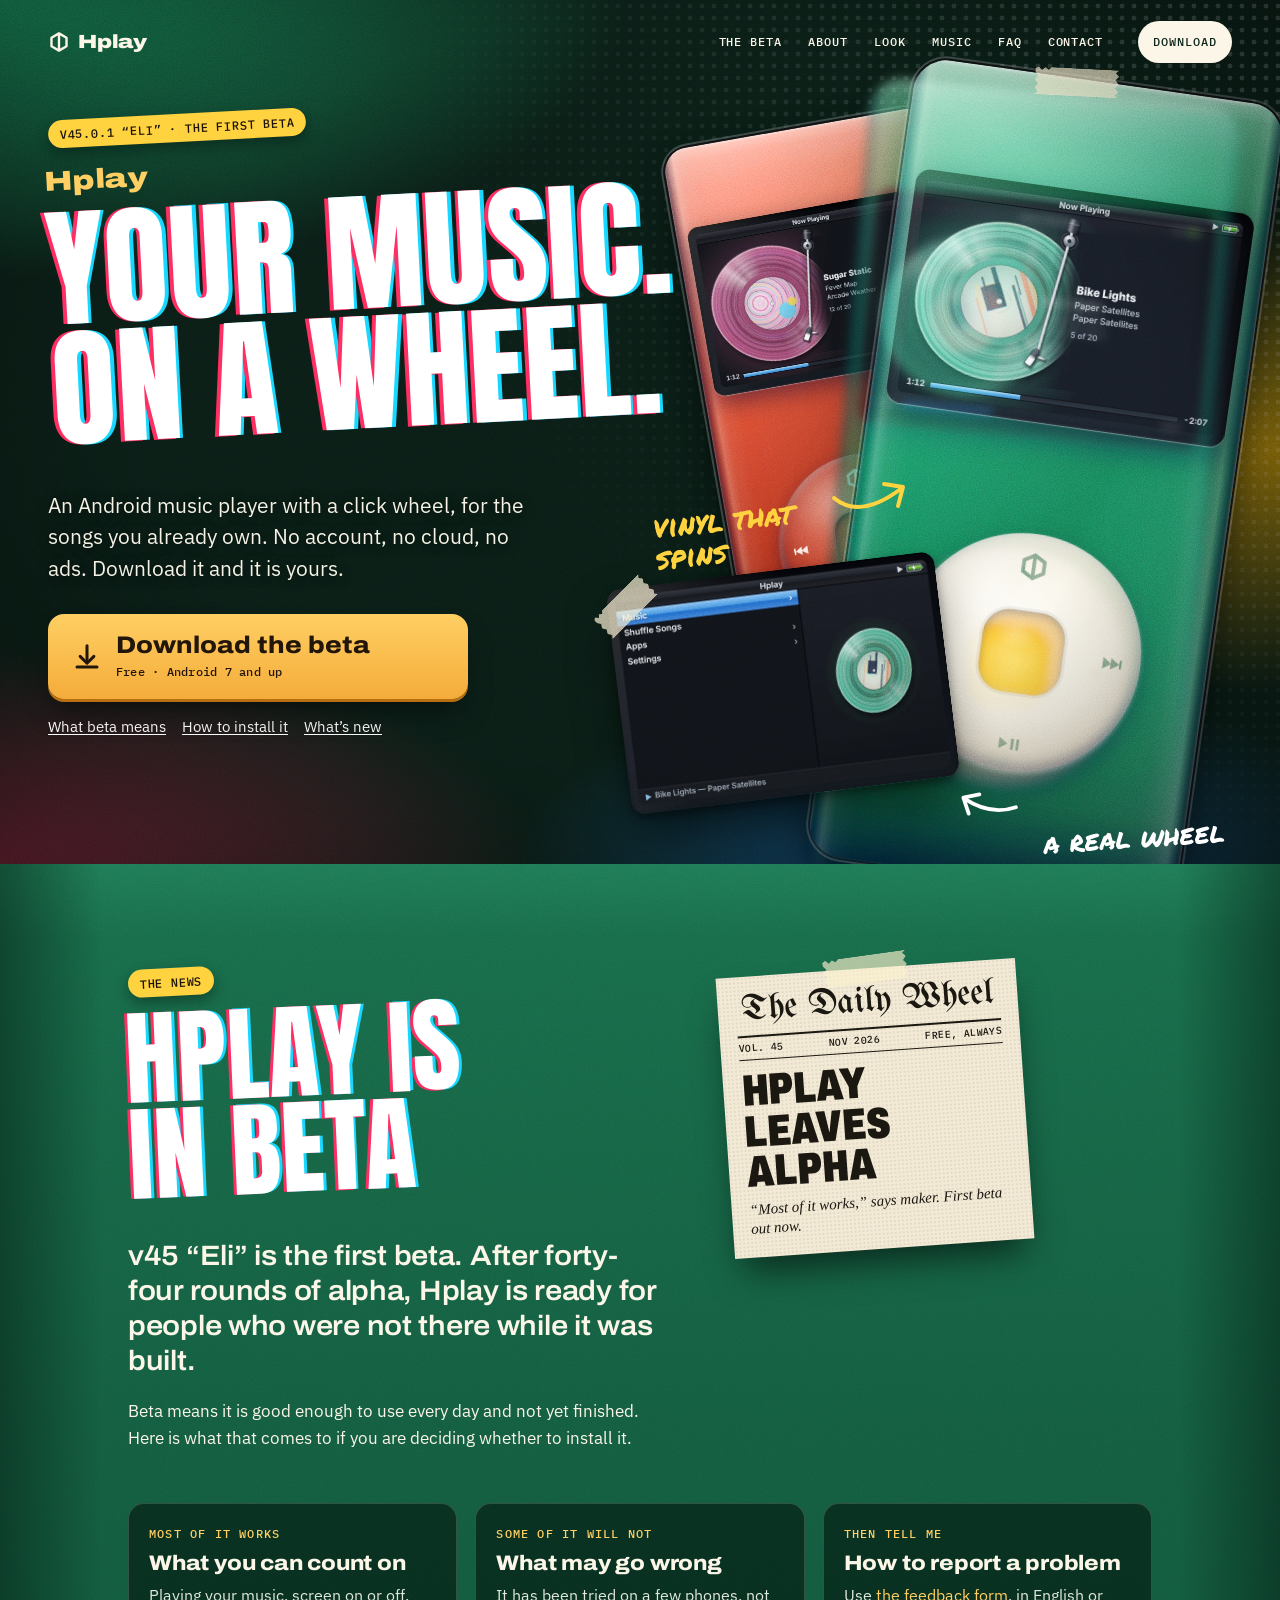
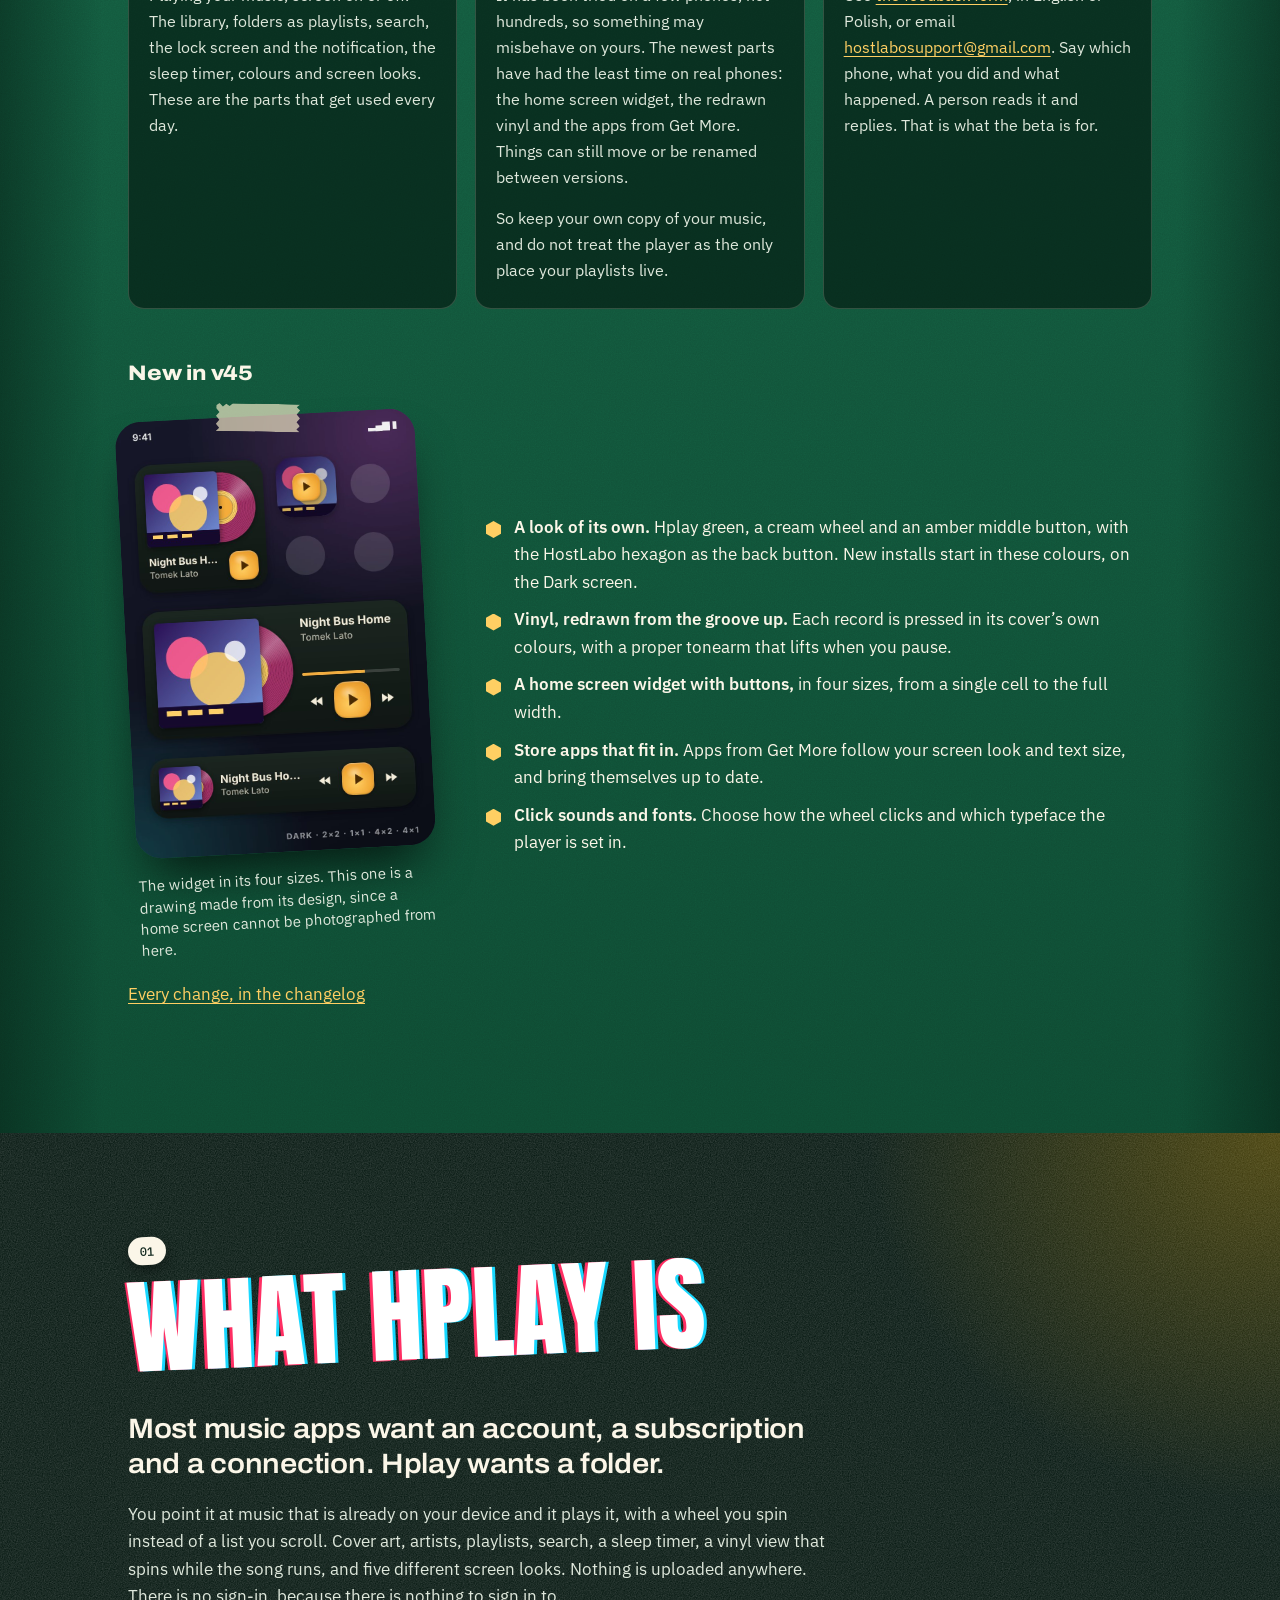
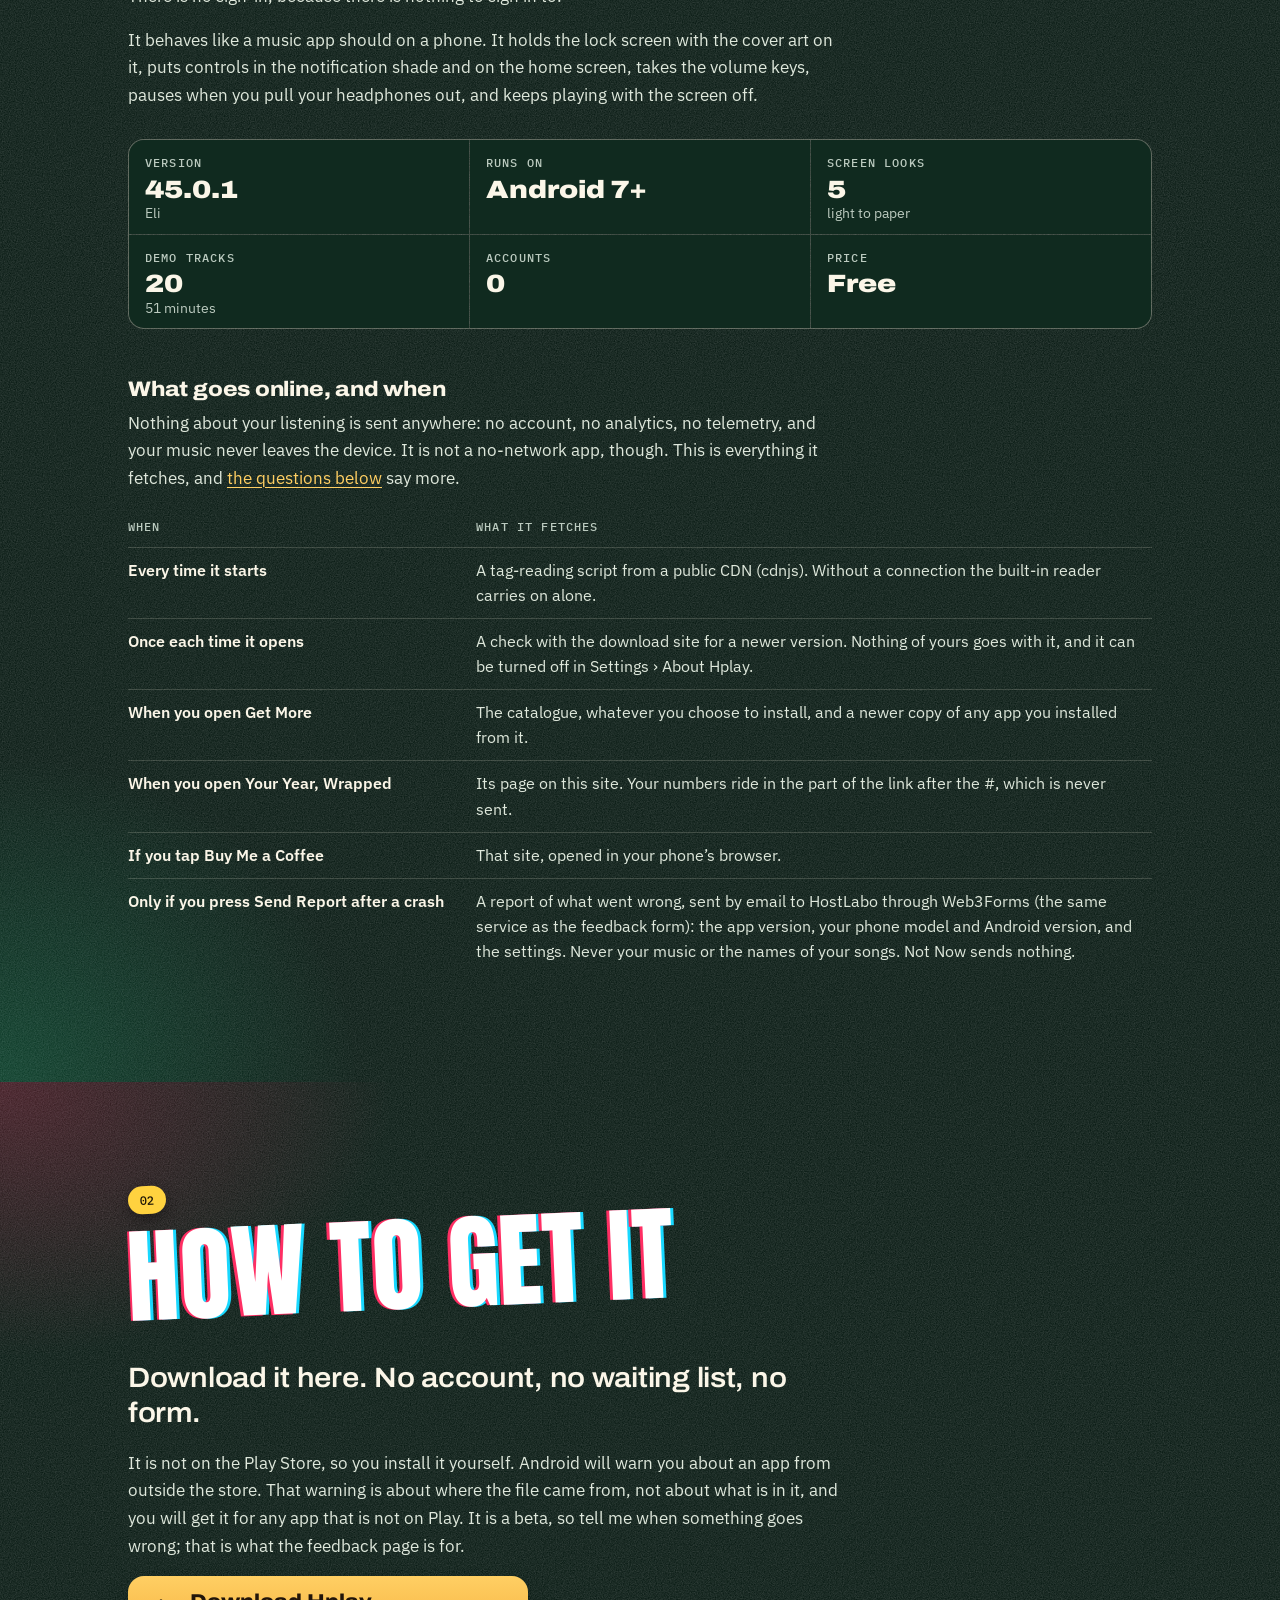
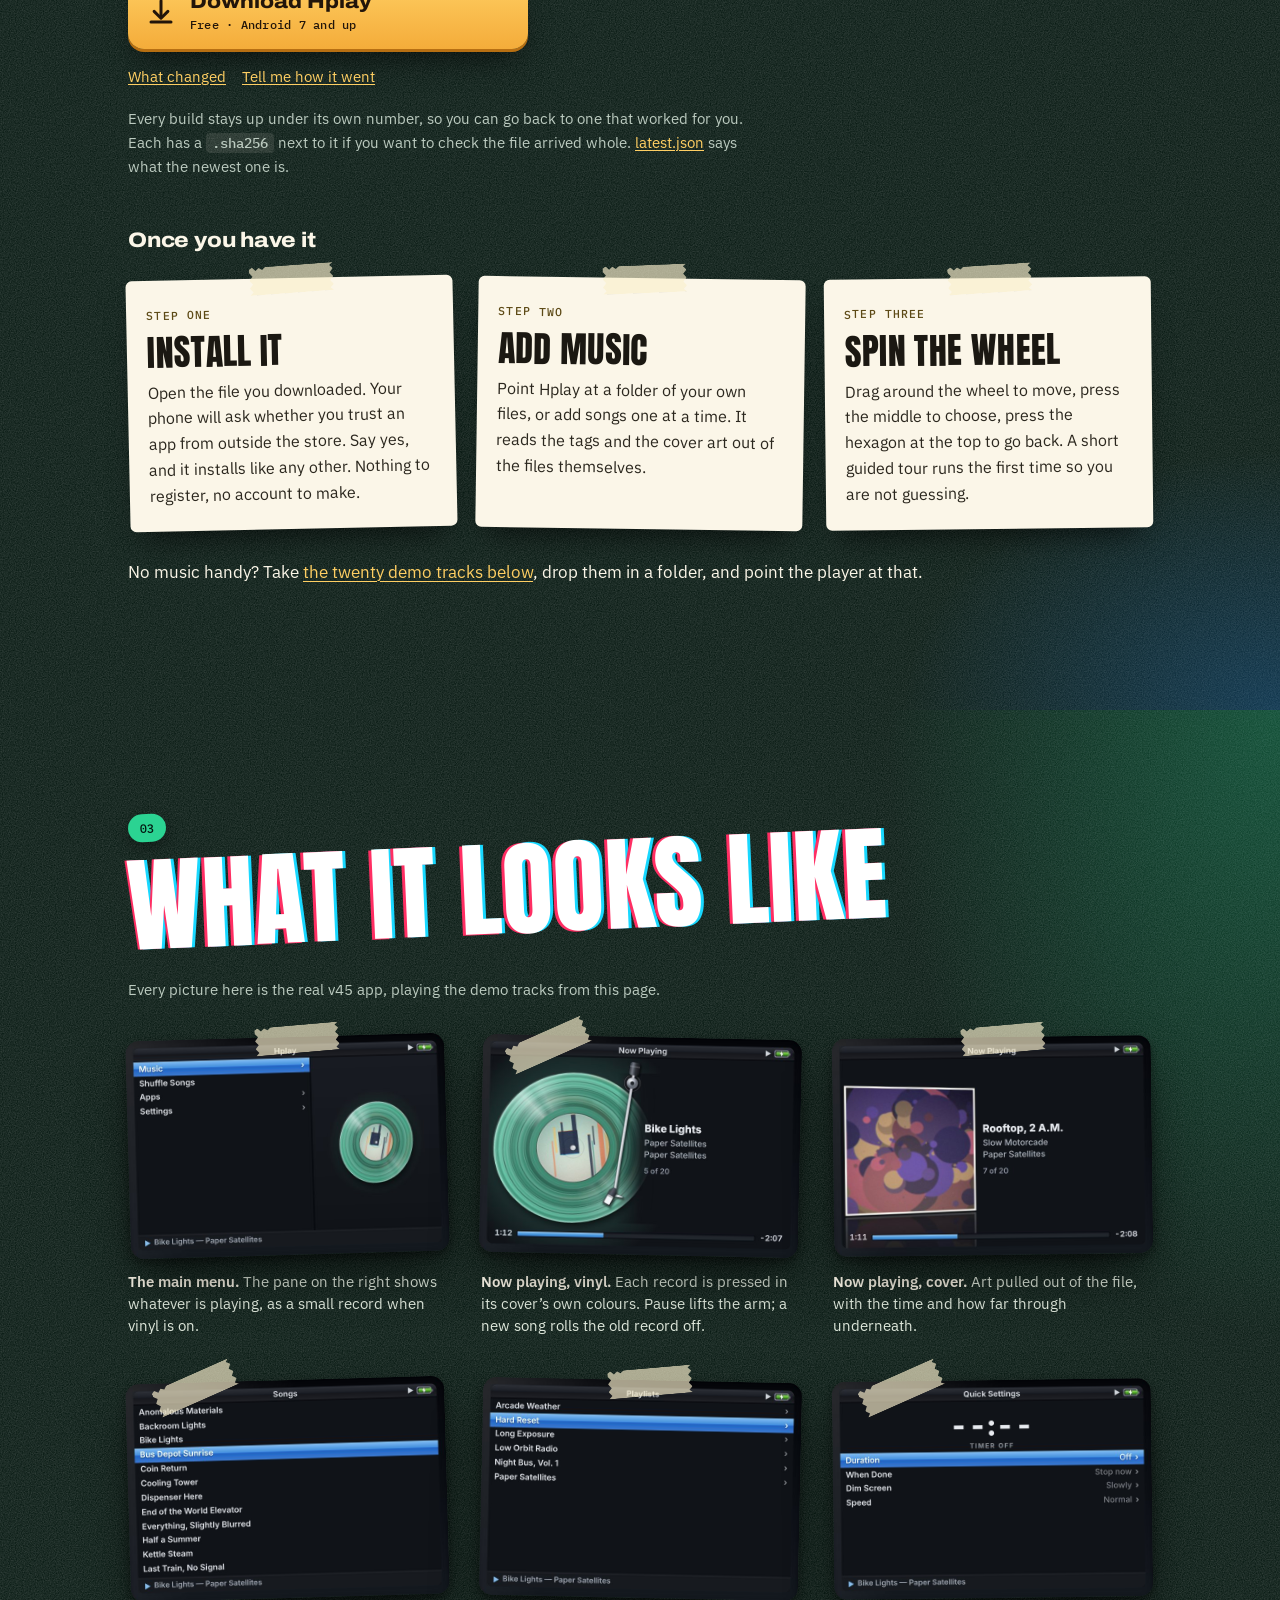
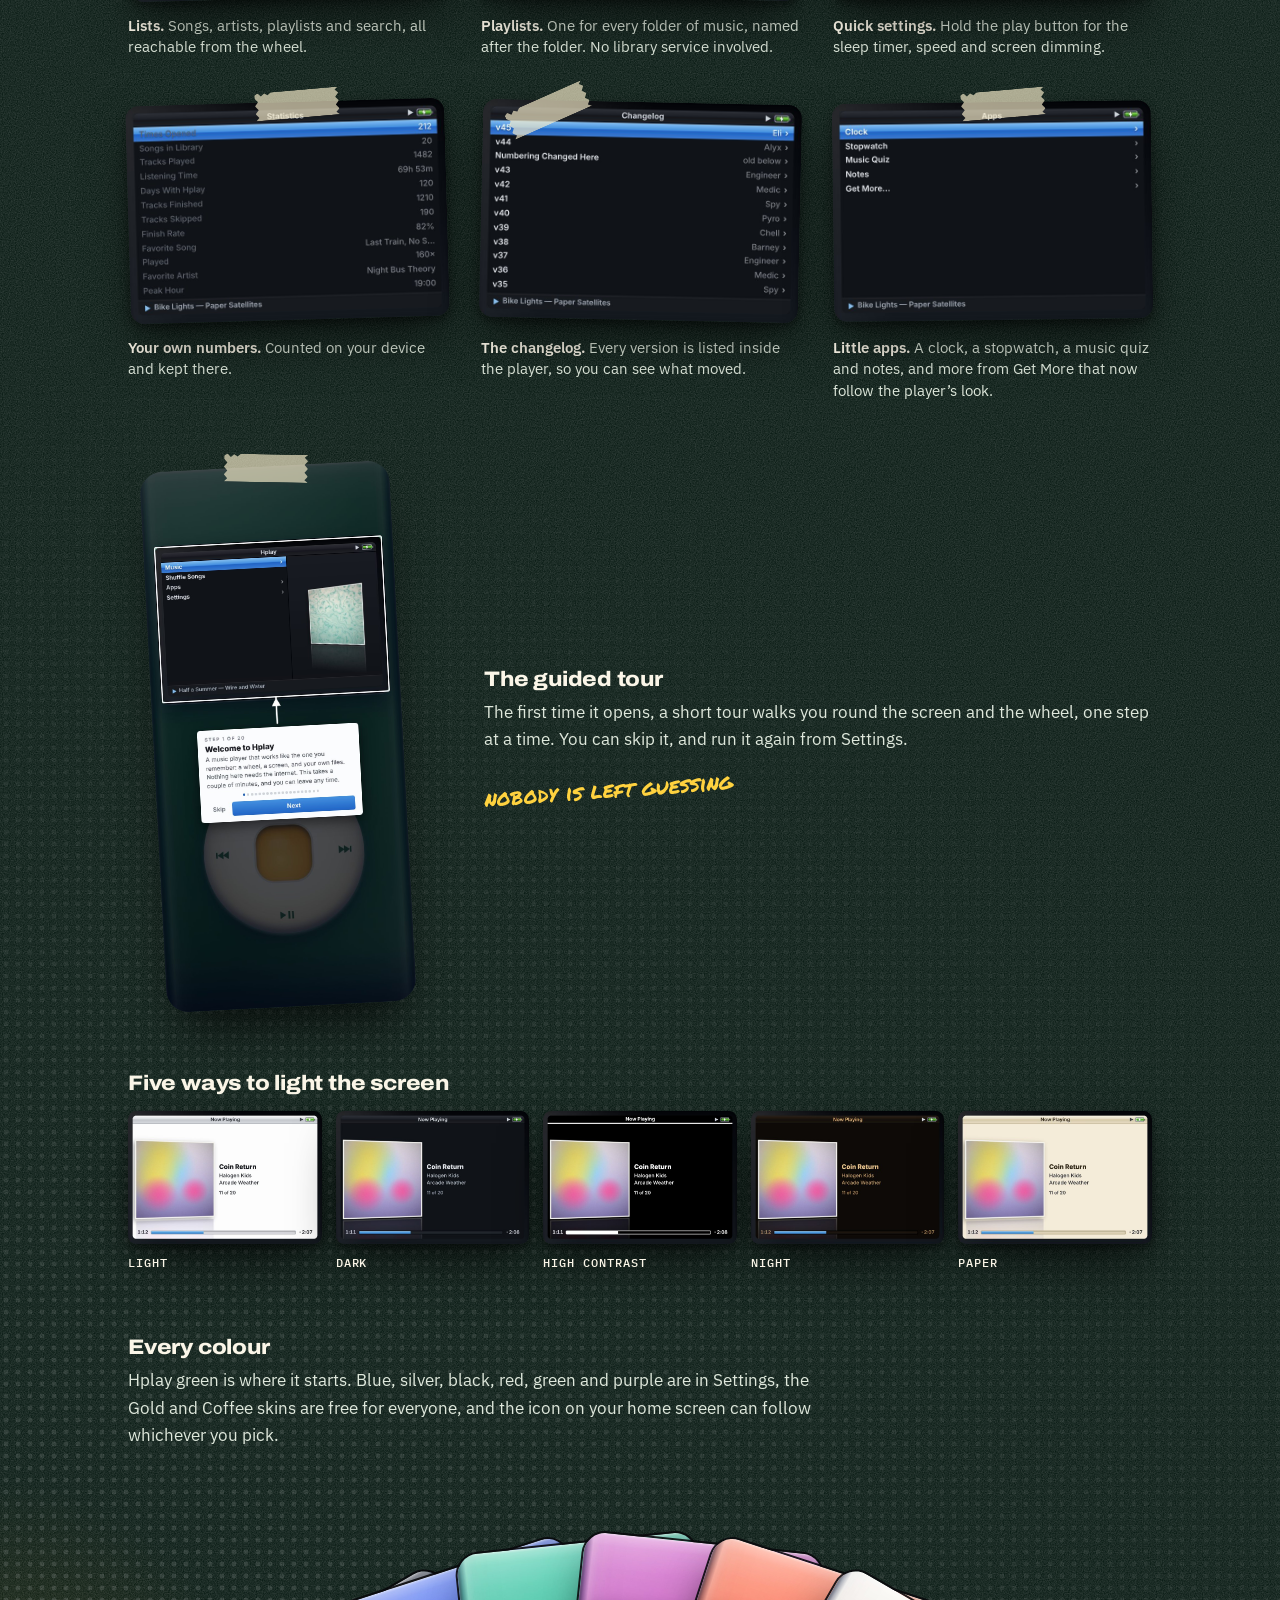
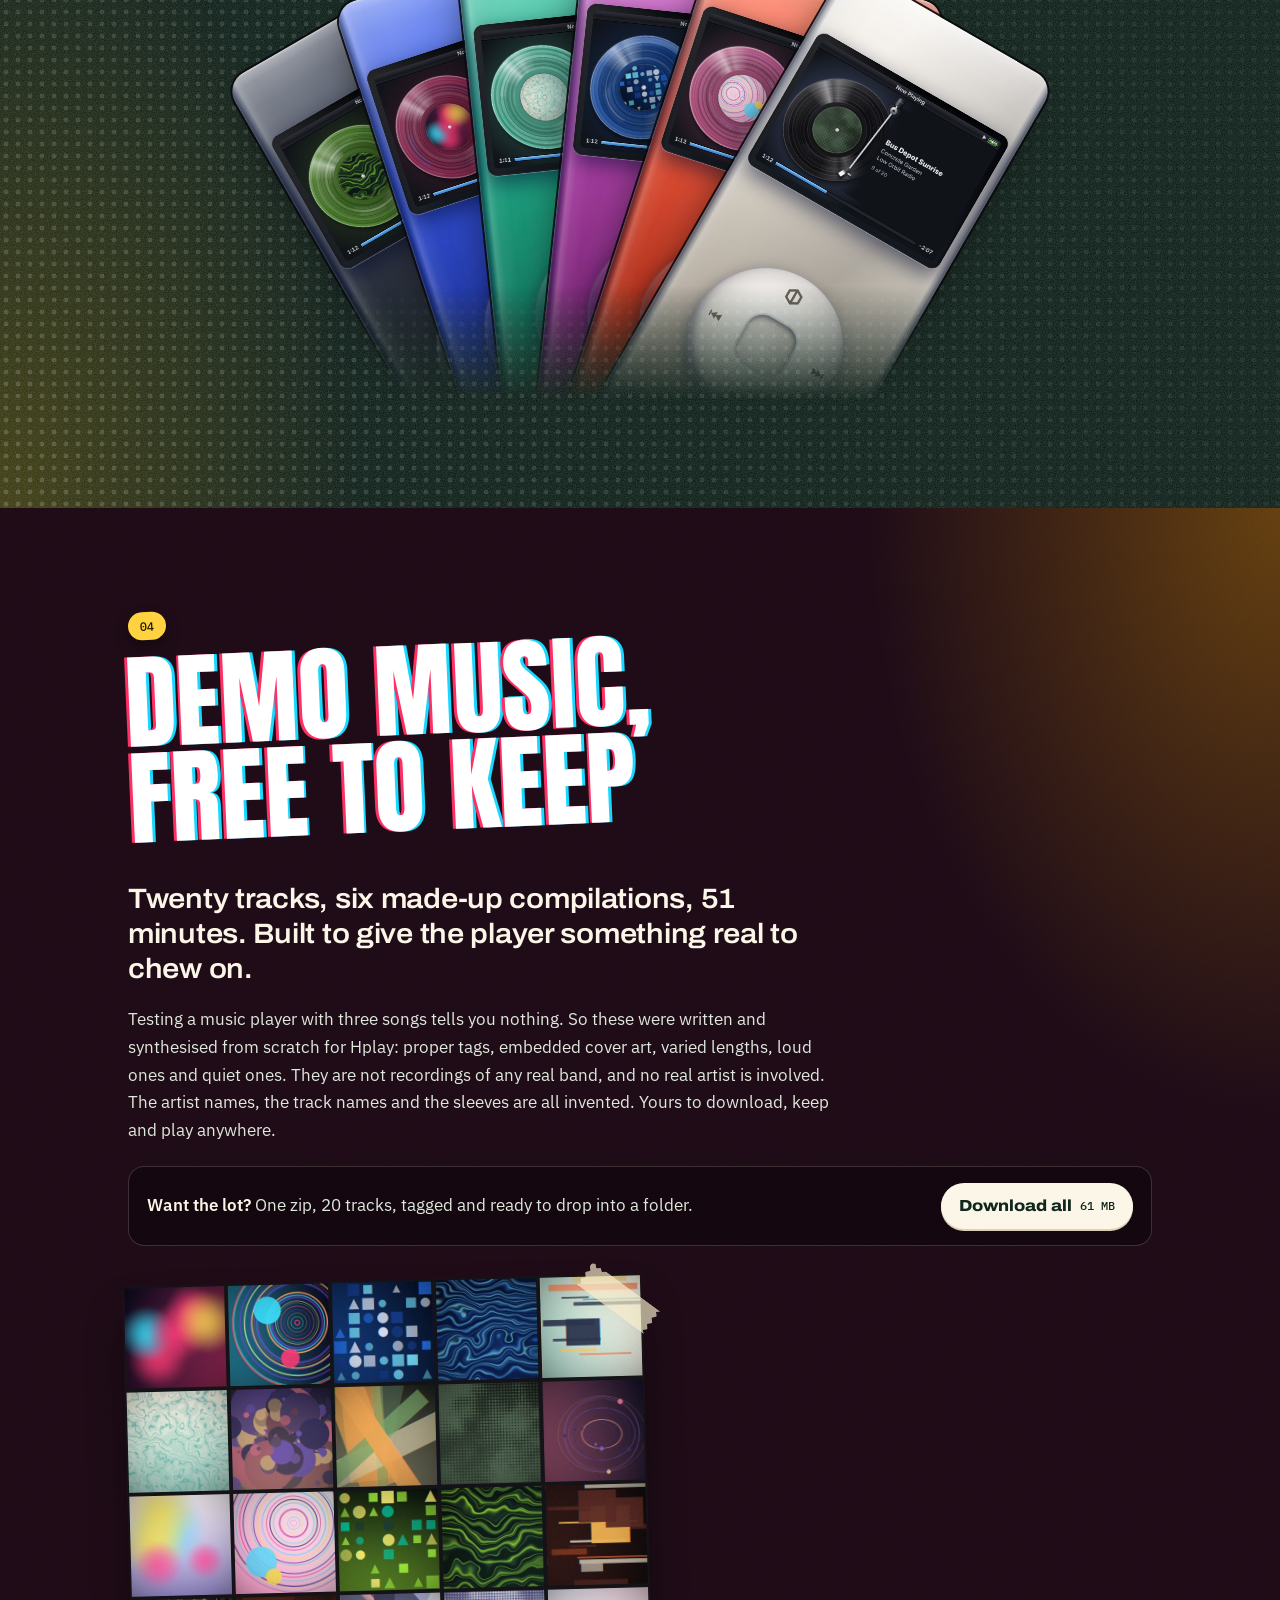
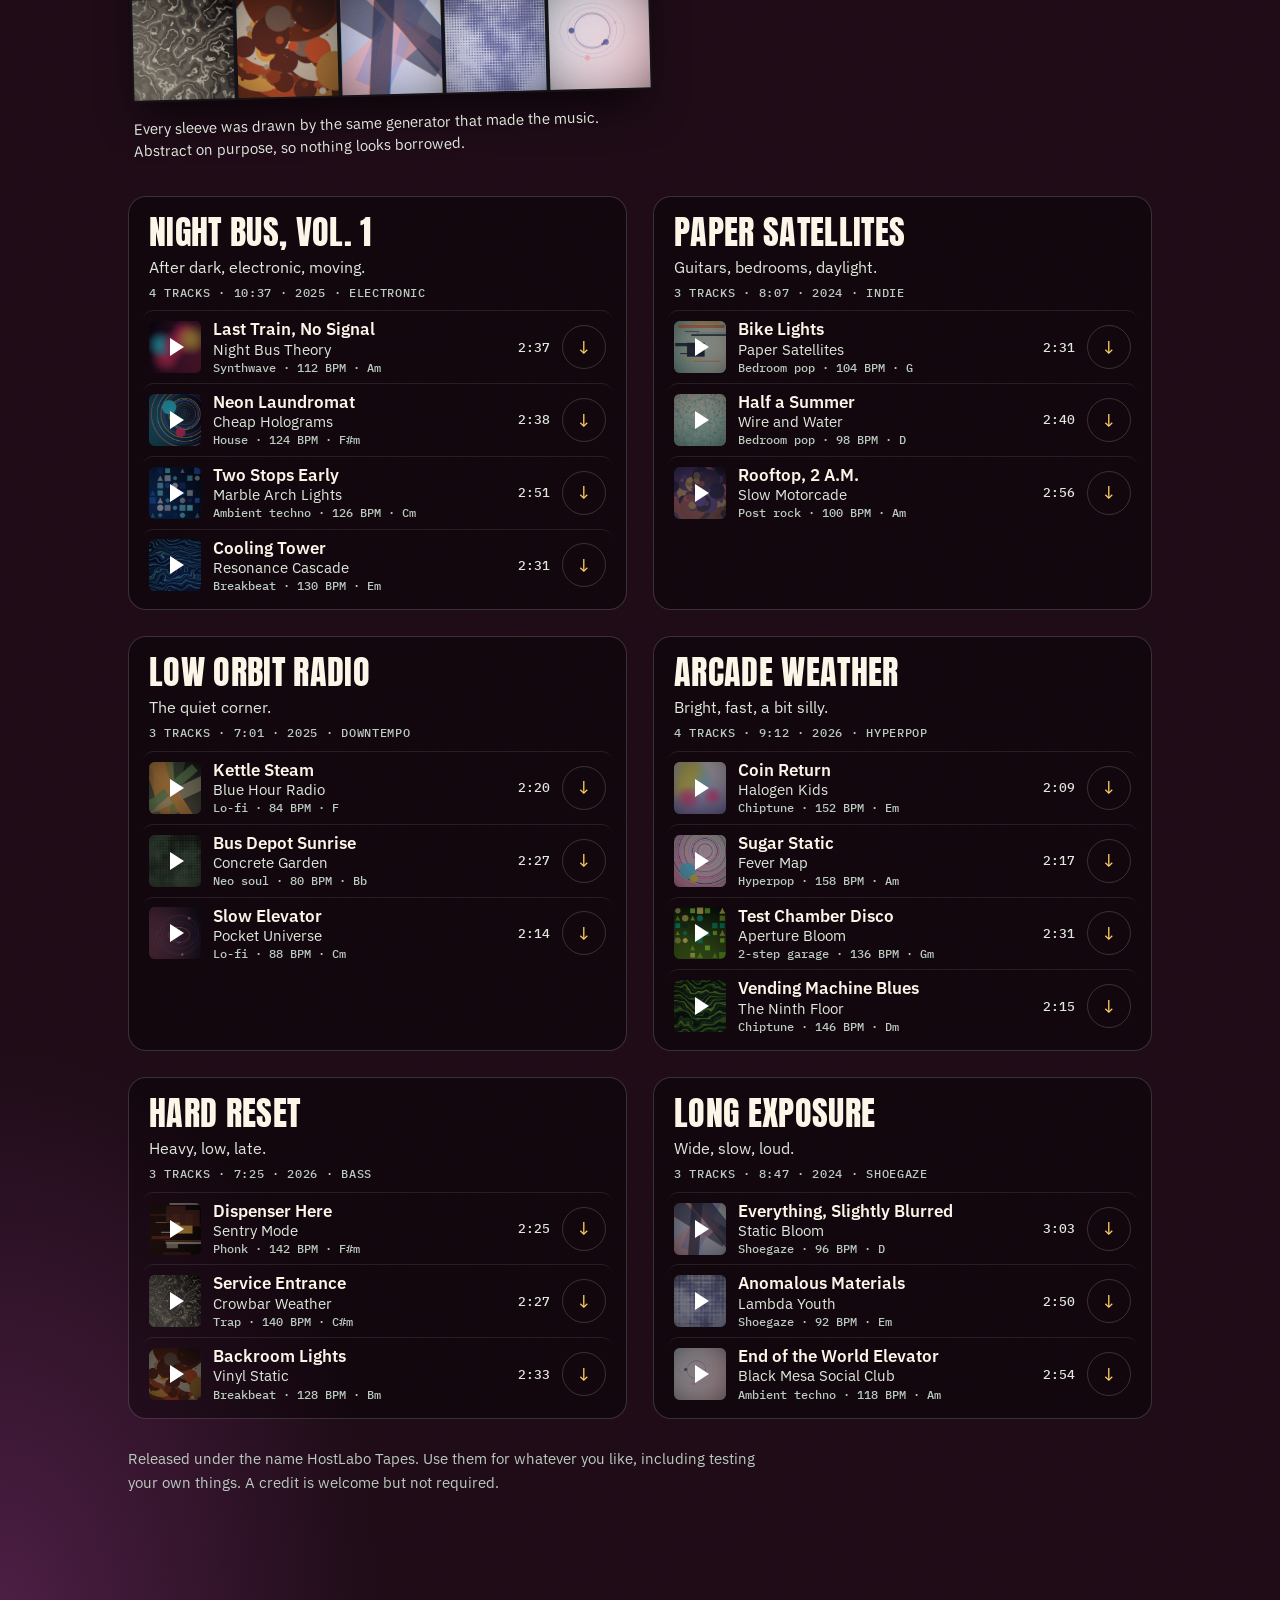
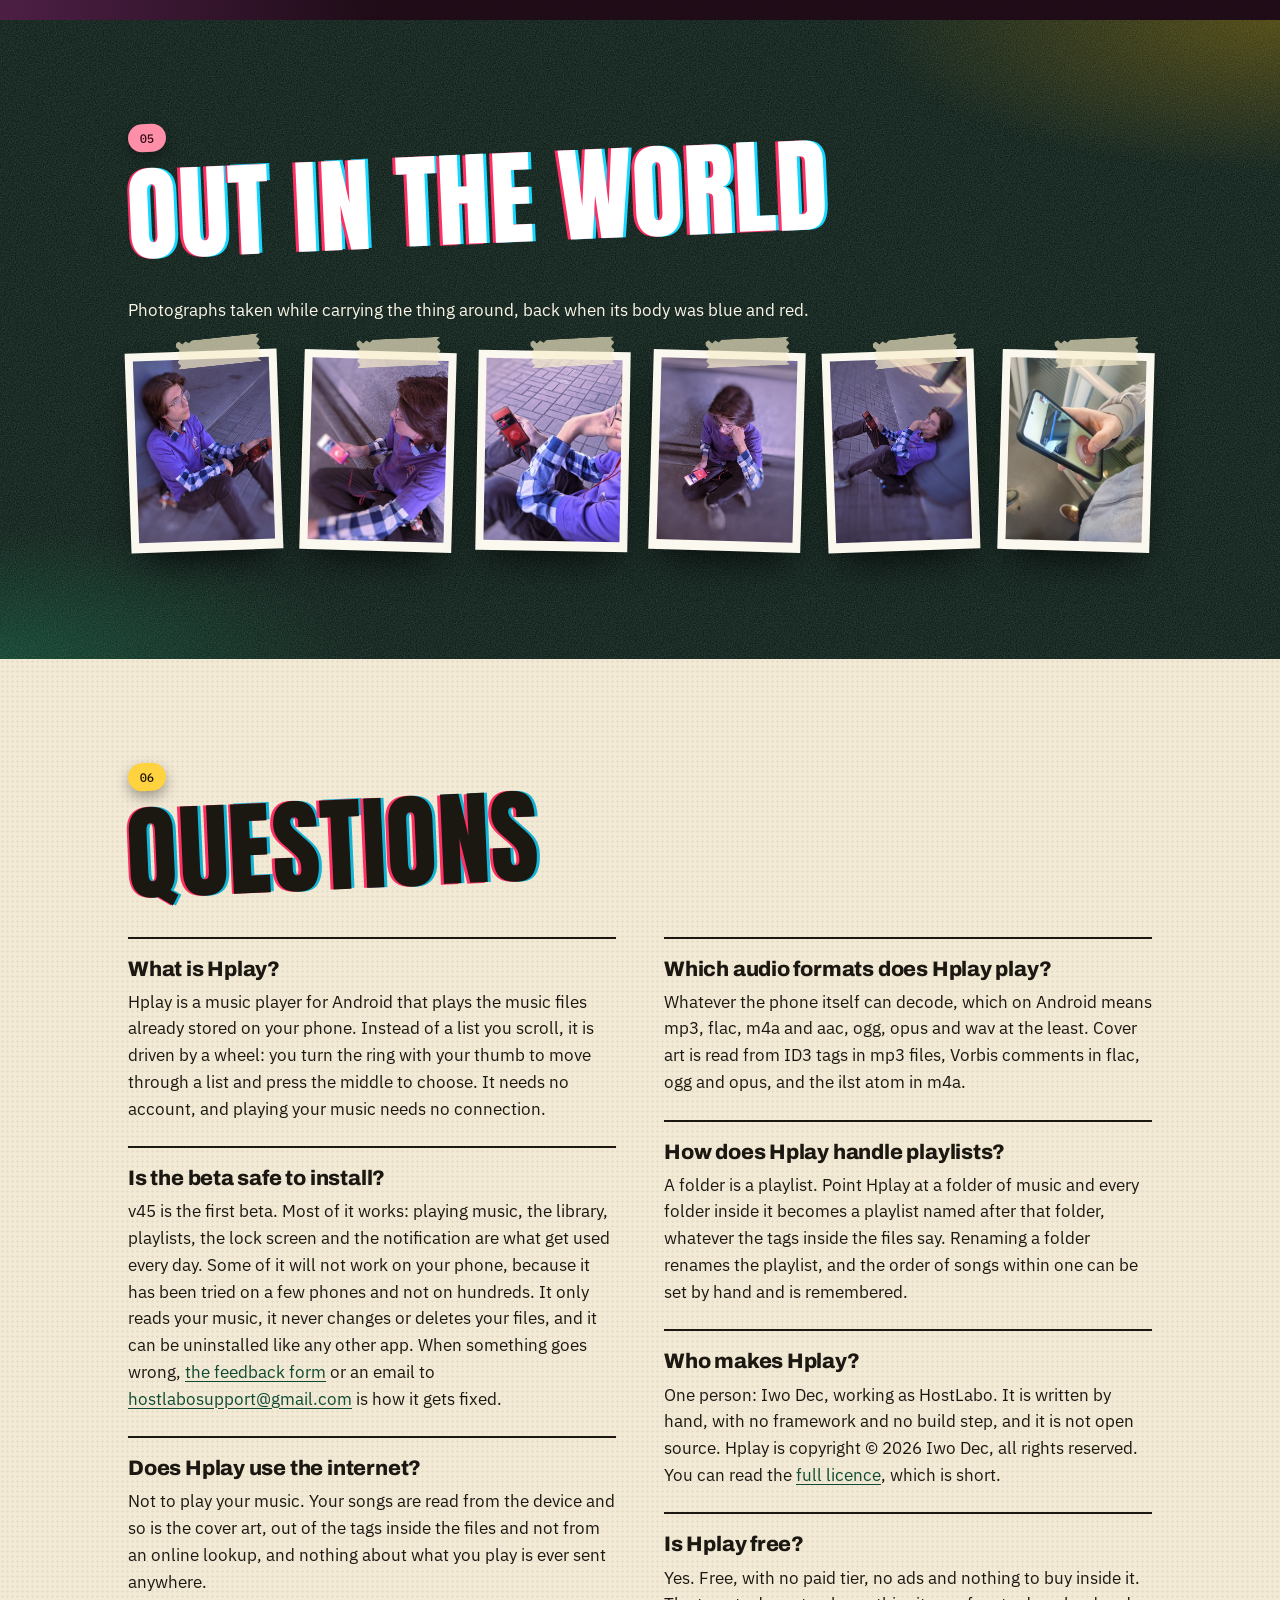
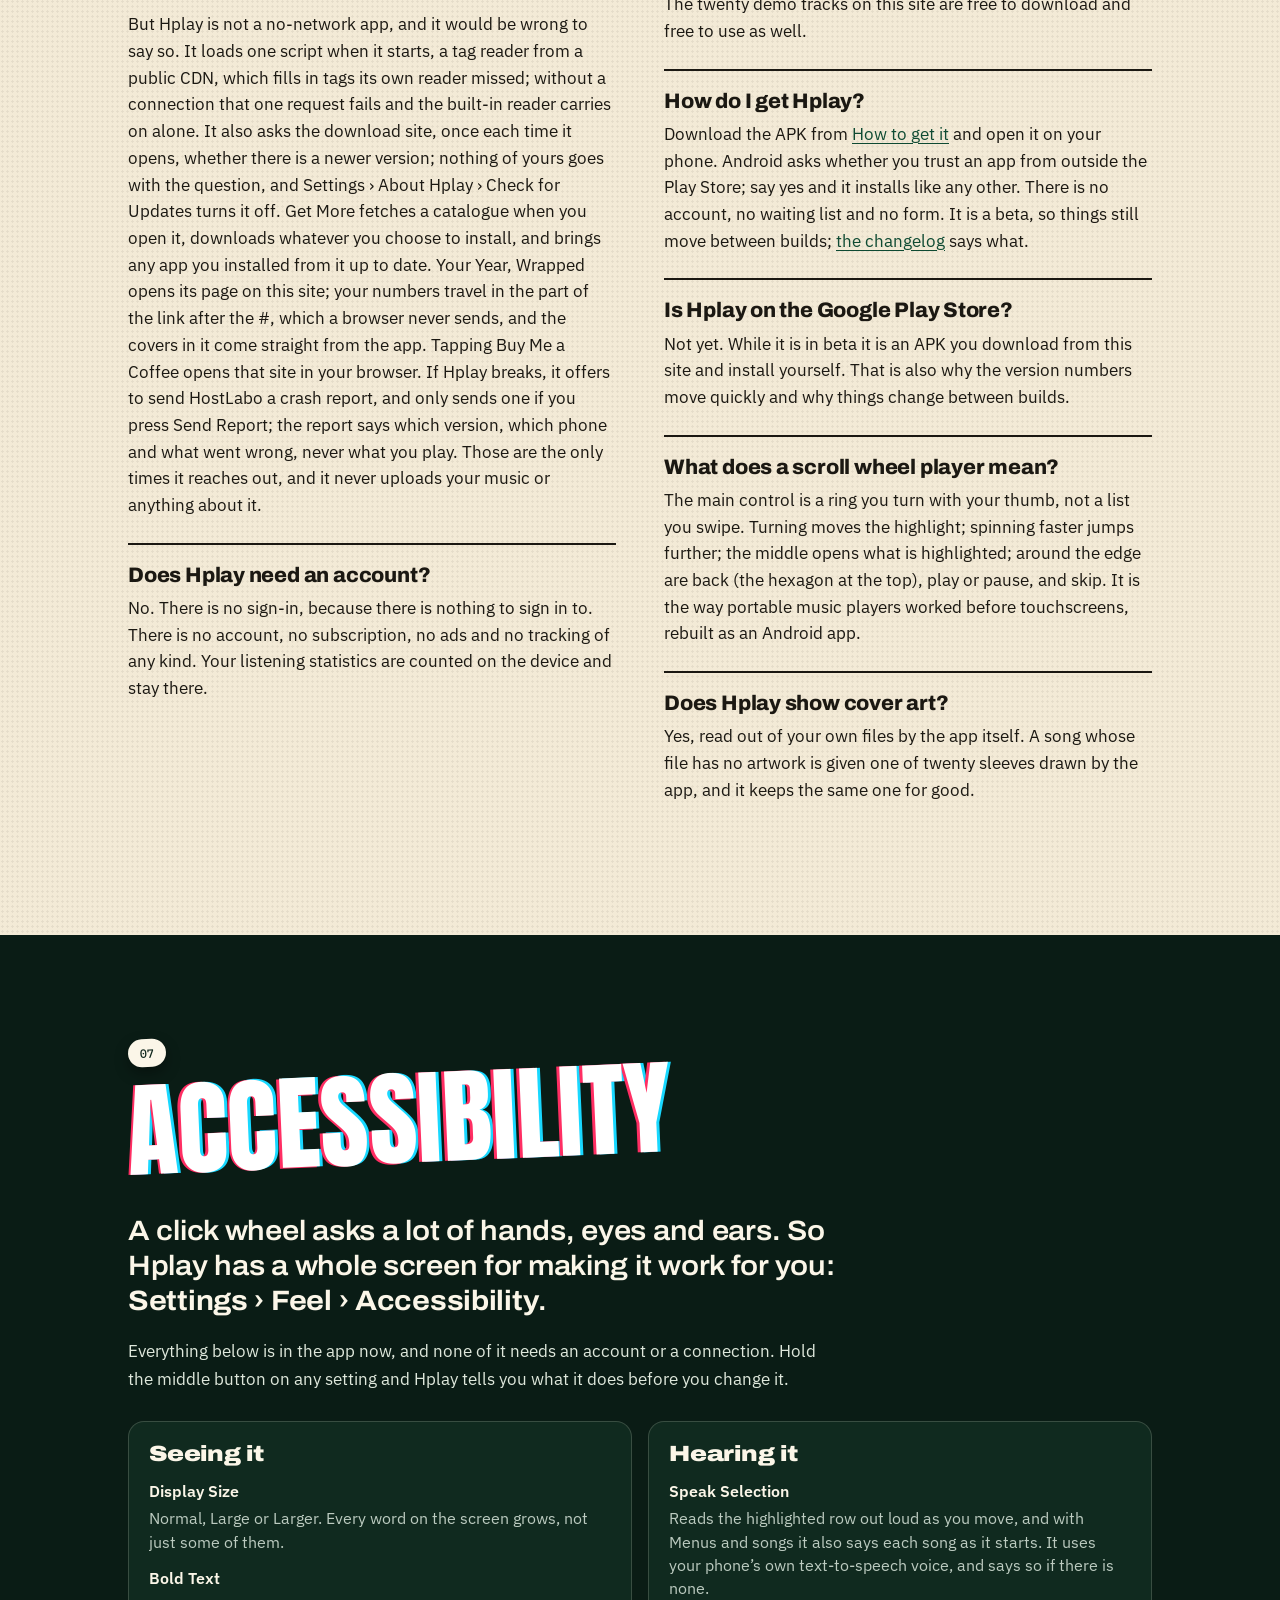
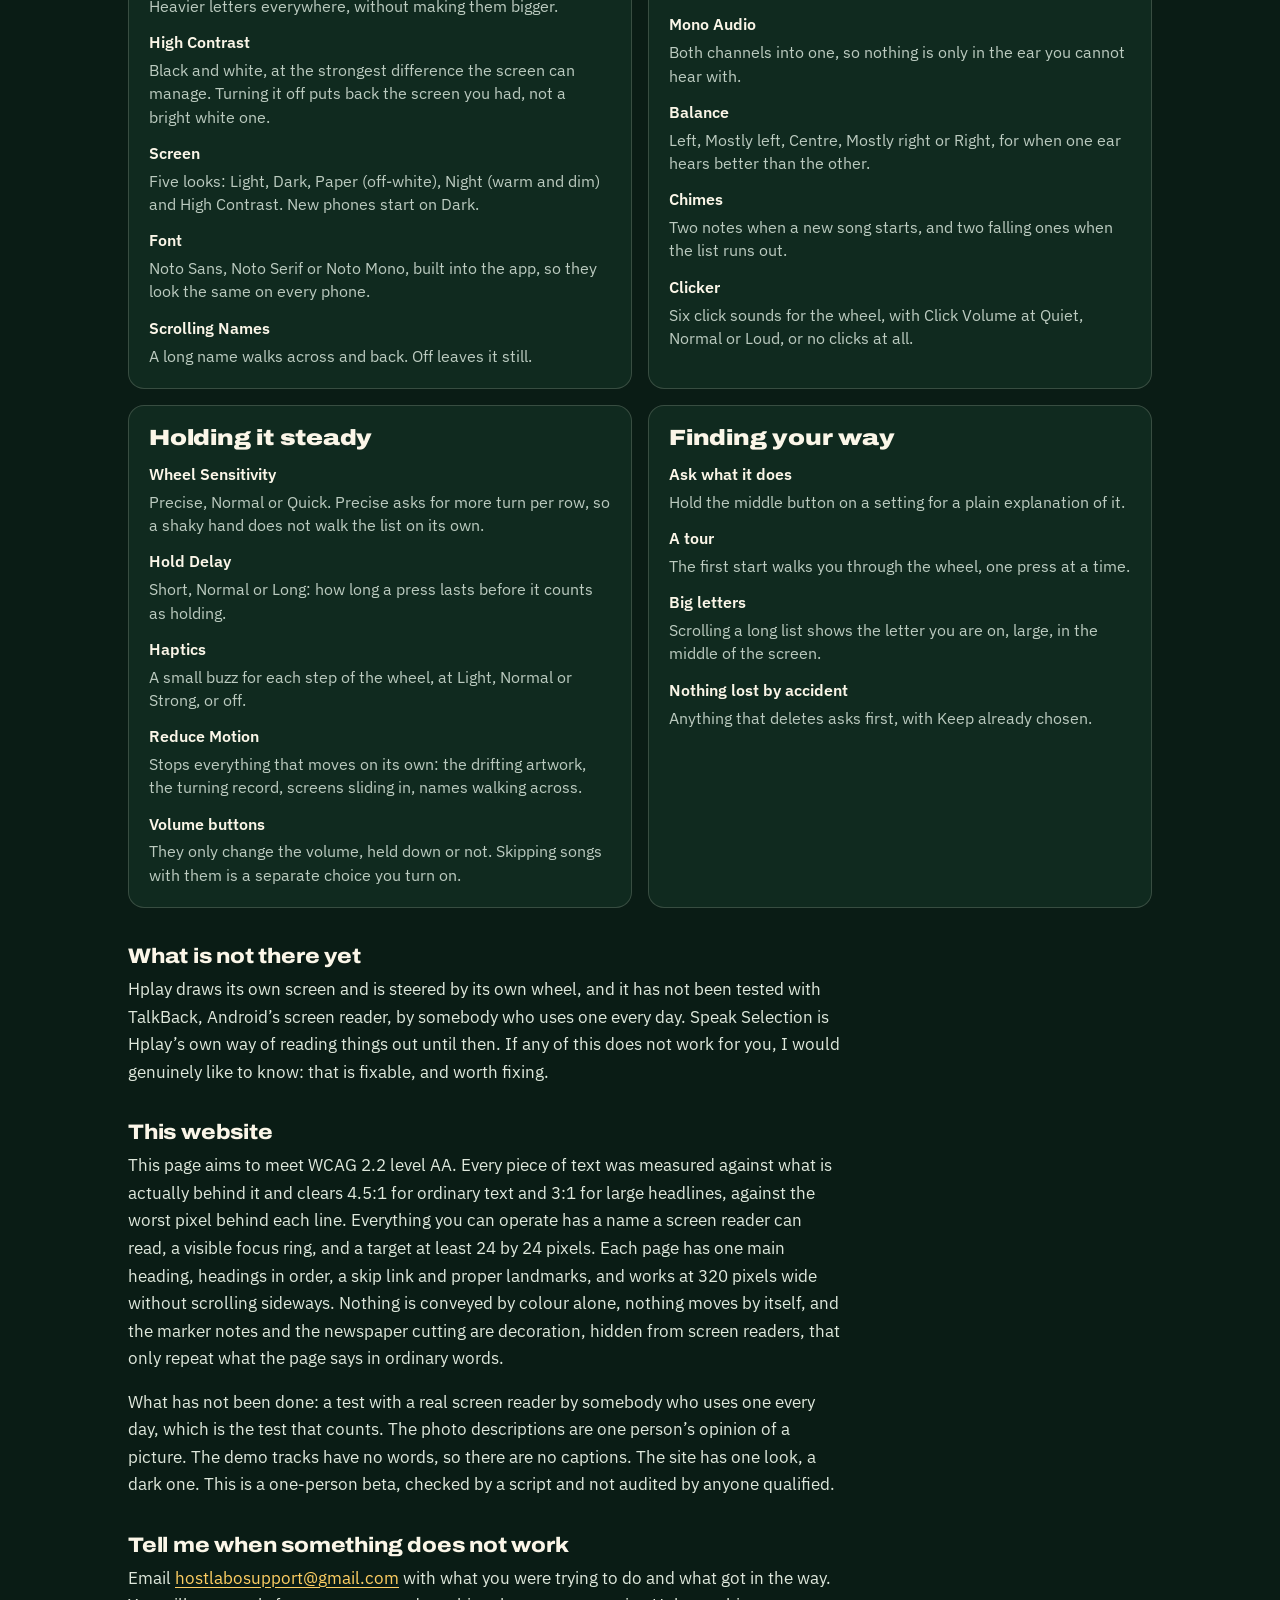
==== commit b9a8fb3f: "Privacy: say when a crash report is sent Hplay now offers to send a crash report when something brea" ====
--- a/index.html
+++ b/index.html
@@ -155,7 +155,7 @@
           "name": "Does Hplay use the internet?",
           "acceptedAnswer": {
             "@type": "Answer",
-            "text": "Not to play your music. Your songs are read from the device and so is the cover art, out of the tags inside the files and not from an online lookup, and nothing about what you play is ever sent anywhere. But Hplay is not a no-network app, and it would be wrong to say so. It loads one script when it starts, a tag reader from a public CDN, which fills in tags its own reader missed; without a connection that one request fails and the built-in reader carries on alone. It also asks the download site, once each time it opens, whether there is a newer version; nothing of yours goes with the question, and Settings › About Hplay › Check for Updates turns it off. Get More fetches a catalogue when you open it, downloads whatever you choose to install, and brings any app you installed from it up to date. Your Year, Wrapped opens its page on this site; your numbers travel in the part of the link after the #, which a browser never sends, and the covers in it come straight from the app. Tapping Buy Me a Coffee opens that site in your browser. Those are the only times it reaches out, and it never uploads anything at all."
+            "text": "Not to play your music. Your songs are read from the device and so is the cover art, out of the tags inside the files and not from an online lookup, and nothing about what you play is ever sent anywhere. But Hplay is not a no-network app, and it would be wrong to say so. It loads one script when it starts, a tag reader from a public CDN, which fills in tags its own reader missed; without a connection that one request fails and the built-in reader carries on alone. It also asks the download site, once each time it opens, whether there is a newer version; nothing of yours goes with the question, and Settings › About Hplay › Check for Updates turns it off. Get More fetches a catalogue when you open it, downloads whatever you choose to install, and brings any app you installed from it up to date. Your Year, Wrapped opens its page on this site; your numbers travel in the part of the link after the #, which a browser never sends, and the covers in it come straight from the app. Tapping Buy Me a Coffee opens that site in your browser. If Hplay breaks, it offers to send HostLabo a crash report, and only sends one if you press Send Report; the report says which version, which phone and what went wrong, never what you play. Those are the only times it reaches out, and it never uploads your music or anything about it."
           }
         },
         {
@@ -376,6 +376,7 @@
           <tr><td>When you open Get More</td><td>The catalogue, whatever you choose to install, and a newer copy of any app you installed from it.</td></tr>
           <tr><td>When you open Your Year, Wrapped</td><td>Its page on this site. Your numbers ride in the part of the link after the #, which is never sent.</td></tr>
           <tr><td>If you tap Buy Me a Coffee</td><td>That site, opened in your phone&rsquo;s browser.</td></tr>
+          <tr><td>Only if you press Send Report after a crash</td><td>A report of what went wrong, sent by email to HostLabo through Web3Forms (the same service as the feedback form): the app version, your phone model and Android version, and the settings. Never your music or the names of your songs. Not Now sends nothing.</td></tr>
         </tbody>
       </table>
     </div>
@@ -821,7 +822,7 @@
       <div class="qa">
         <h3>Does Hplay use the internet?</h3>
         <p>Not to play your music. Your songs are read from the device and so is the cover art, out of the tags inside the files and not from an online lookup, and nothing about what you play is ever sent anywhere.</p>
-        <p>But Hplay is not a no-network app, and it would be wrong to say so. It loads one script when it starts, a tag reader from a public CDN, which fills in tags its own reader missed; without a connection that one request fails and the built-in reader carries on alone. It also asks the download site, once each time it opens, whether there is a newer version; nothing of yours goes with the question, and Settings &rsaquo; About Hplay &rsaquo; Check for Updates turns it off. Get More fetches a catalogue when you open it, downloads whatever you choose to install, and brings any app you installed from it up to date. Your Year, Wrapped opens its page on this site; your numbers travel in the part of the link after the #, which a browser never sends, and the covers in it come straight from the app. Tapping Buy Me a Coffee opens that site in your browser. Those are the only times it reaches out, and it never uploads anything at all.</p>
+        <p>But Hplay is not a no-network app, and it would be wrong to say so. It loads one script when it starts, a tag reader from a public CDN, which fills in tags its own reader missed; without a connection that one request fails and the built-in reader carries on alone. It also asks the download site, once each time it opens, whether there is a newer version; nothing of yours goes with the question, and Settings &rsaquo; About Hplay &rsaquo; Check for Updates turns it off. Get More fetches a catalogue when you open it, downloads whatever you choose to install, and brings any app you installed from it up to date. Your Year, Wrapped opens its page on this site; your numbers travel in the part of the link after the #, which a browser never sends, and the covers in it come straight from the app. Tapping Buy Me a Coffee opens that site in your browser. If Hplay breaks, it offers to send HostLabo a crash report, and only sends one if you press Send Report; the report says which version, which phone and what went wrong, never what you play. Those are the only times it reaches out, and it never uploads your music or anything about it.</p>
       </div>
       <div class="qa">
         <h3>Does Hplay need an account?</h3>
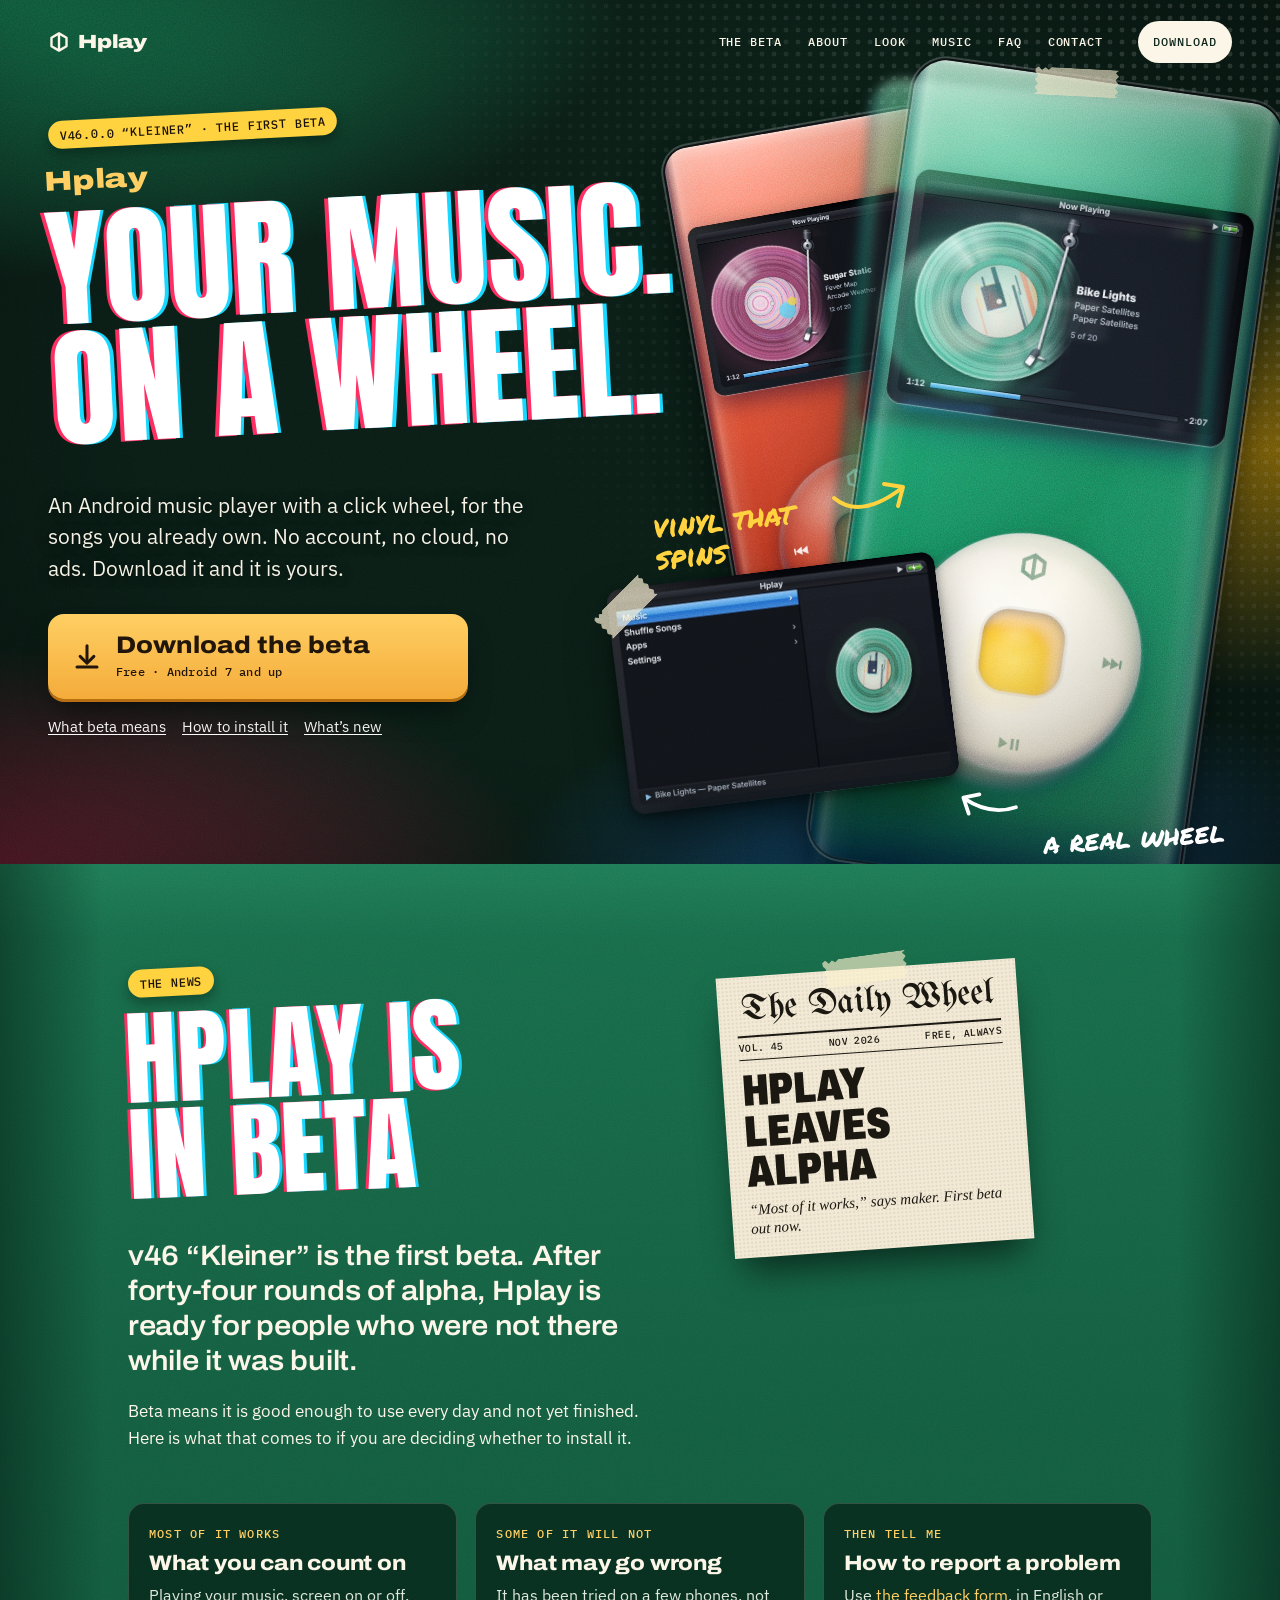
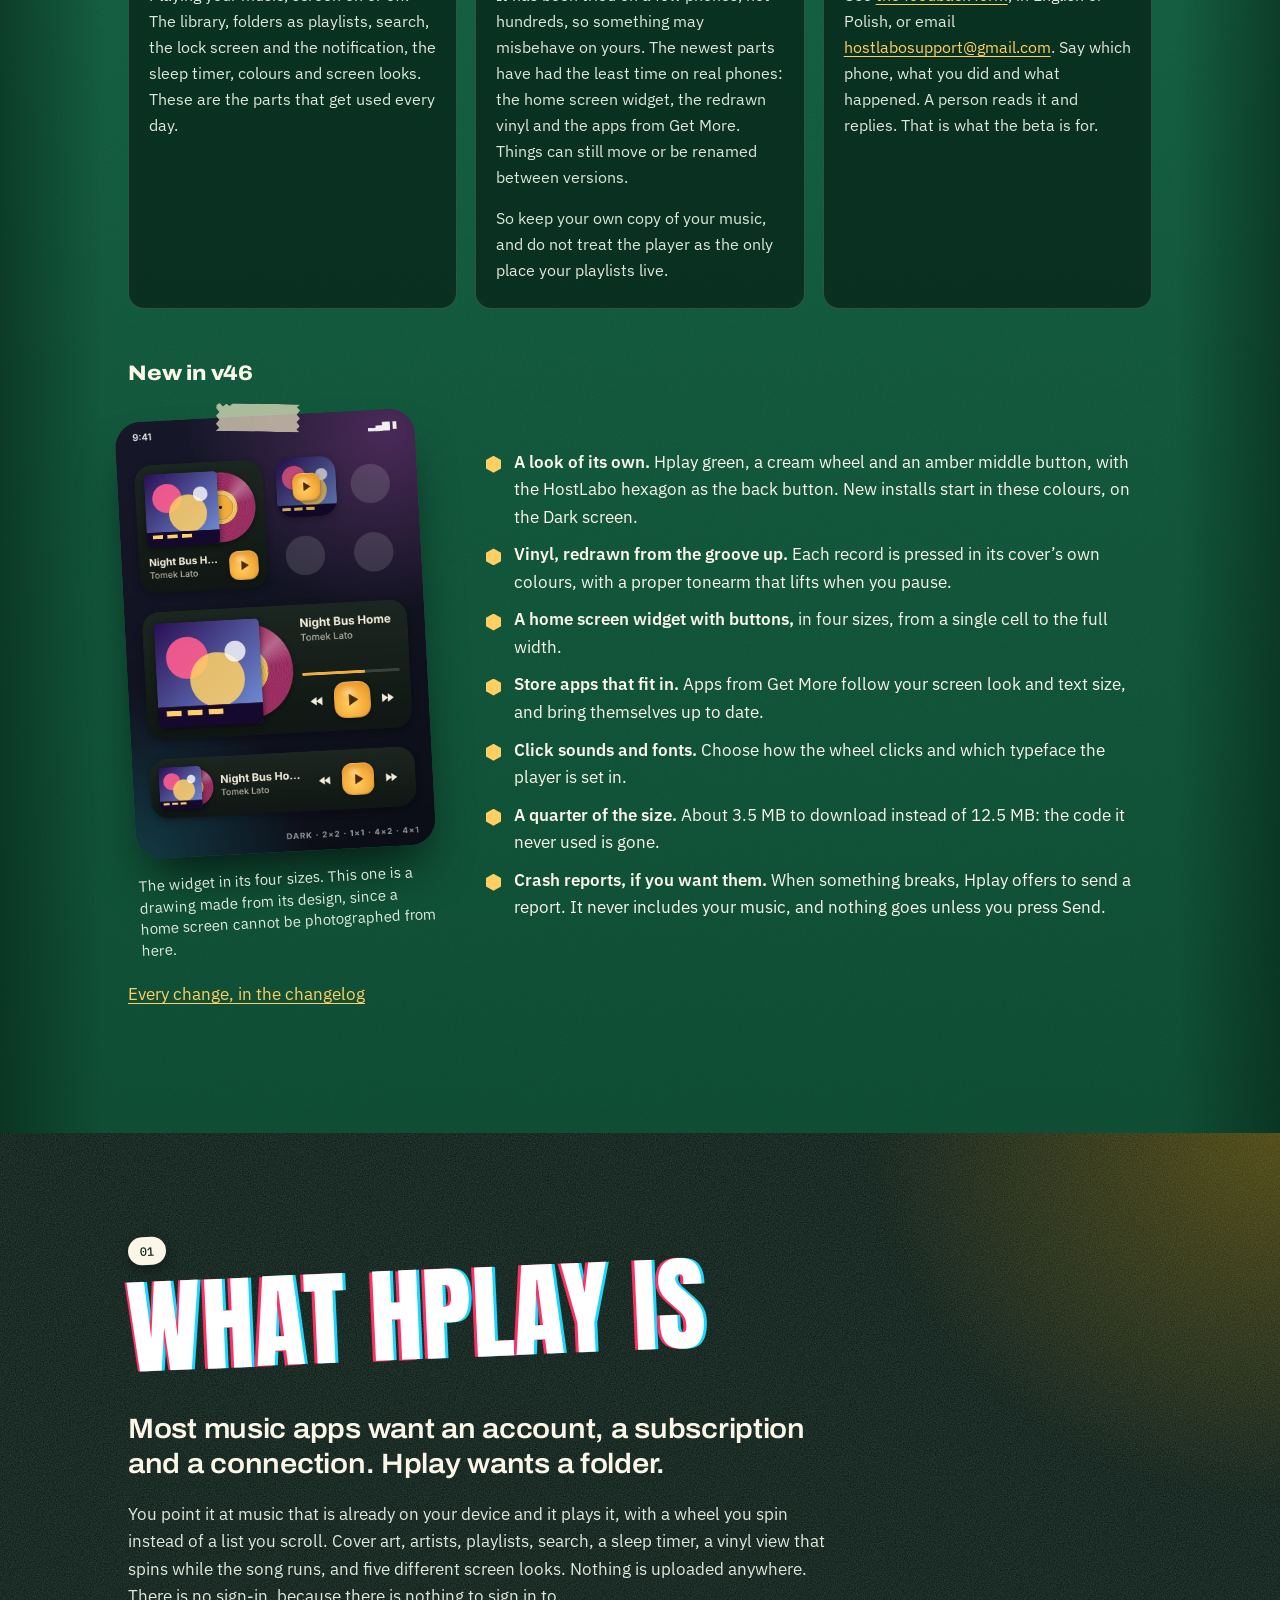
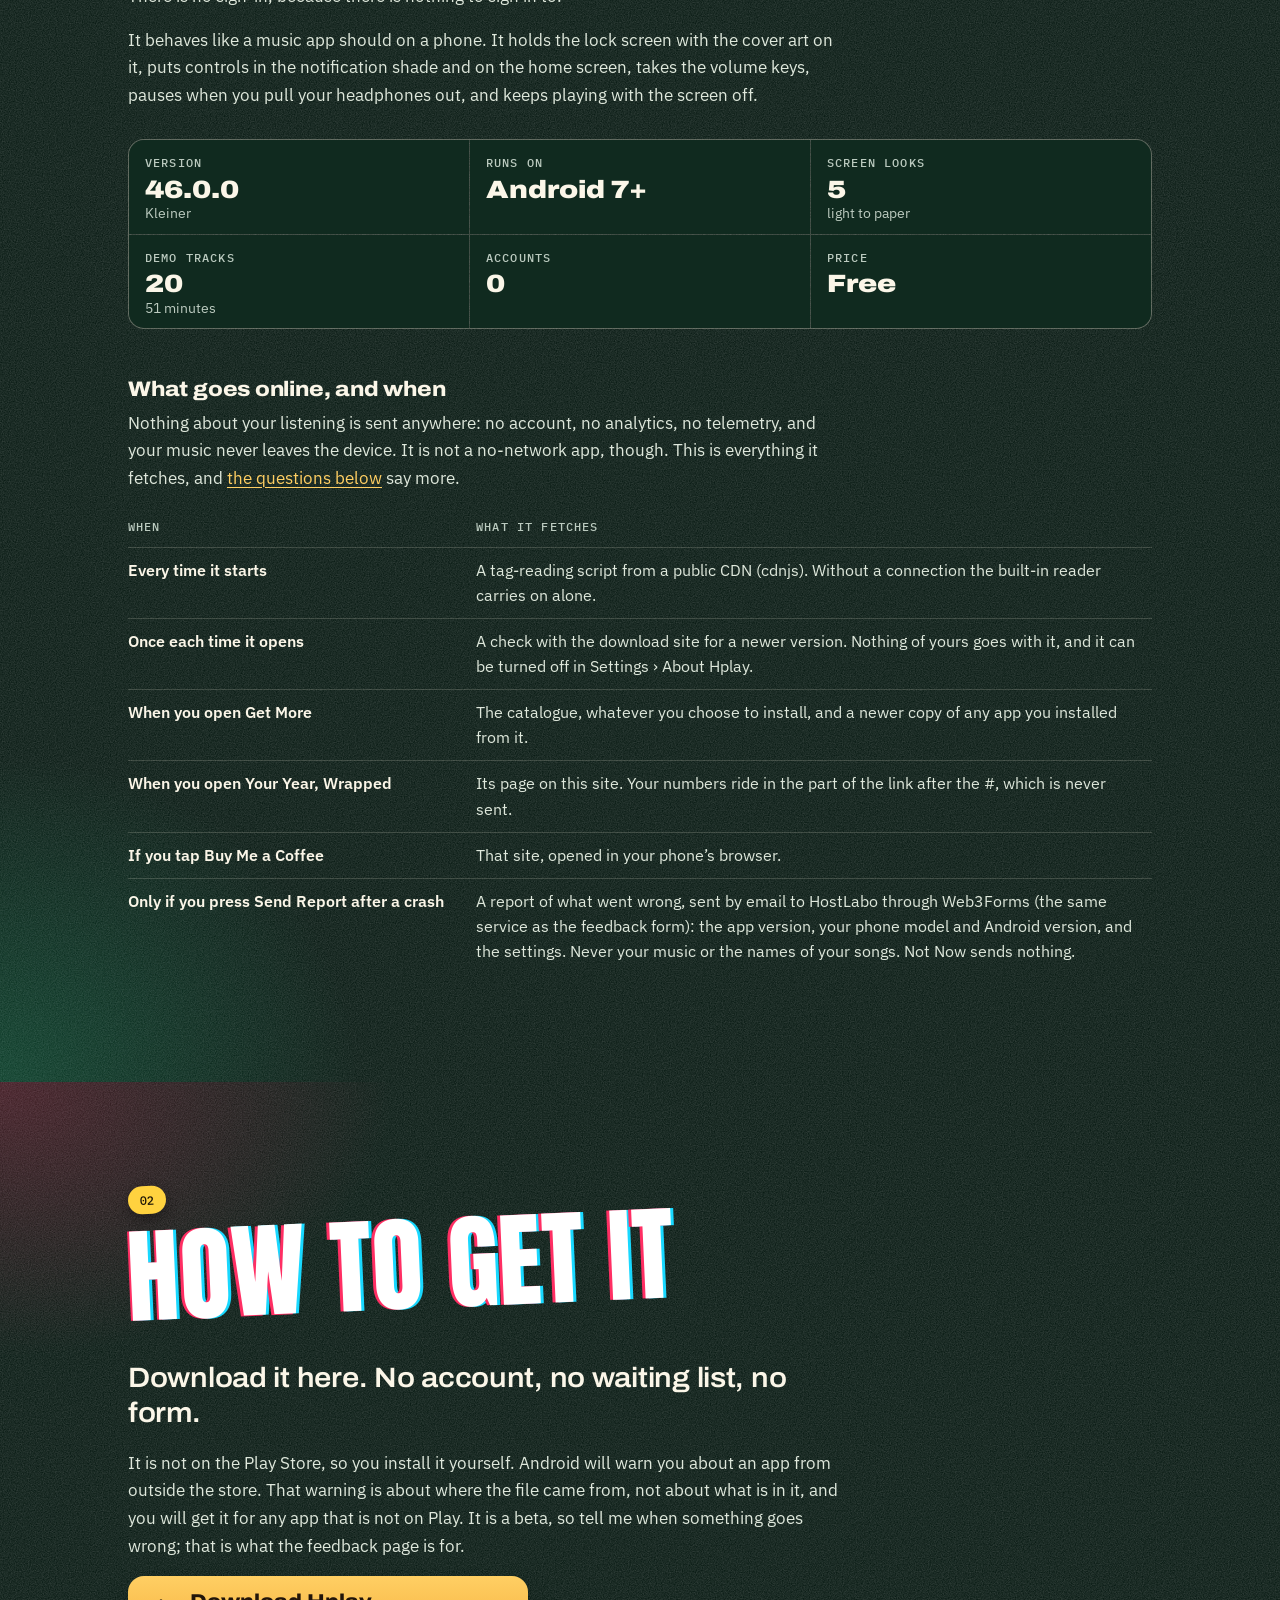
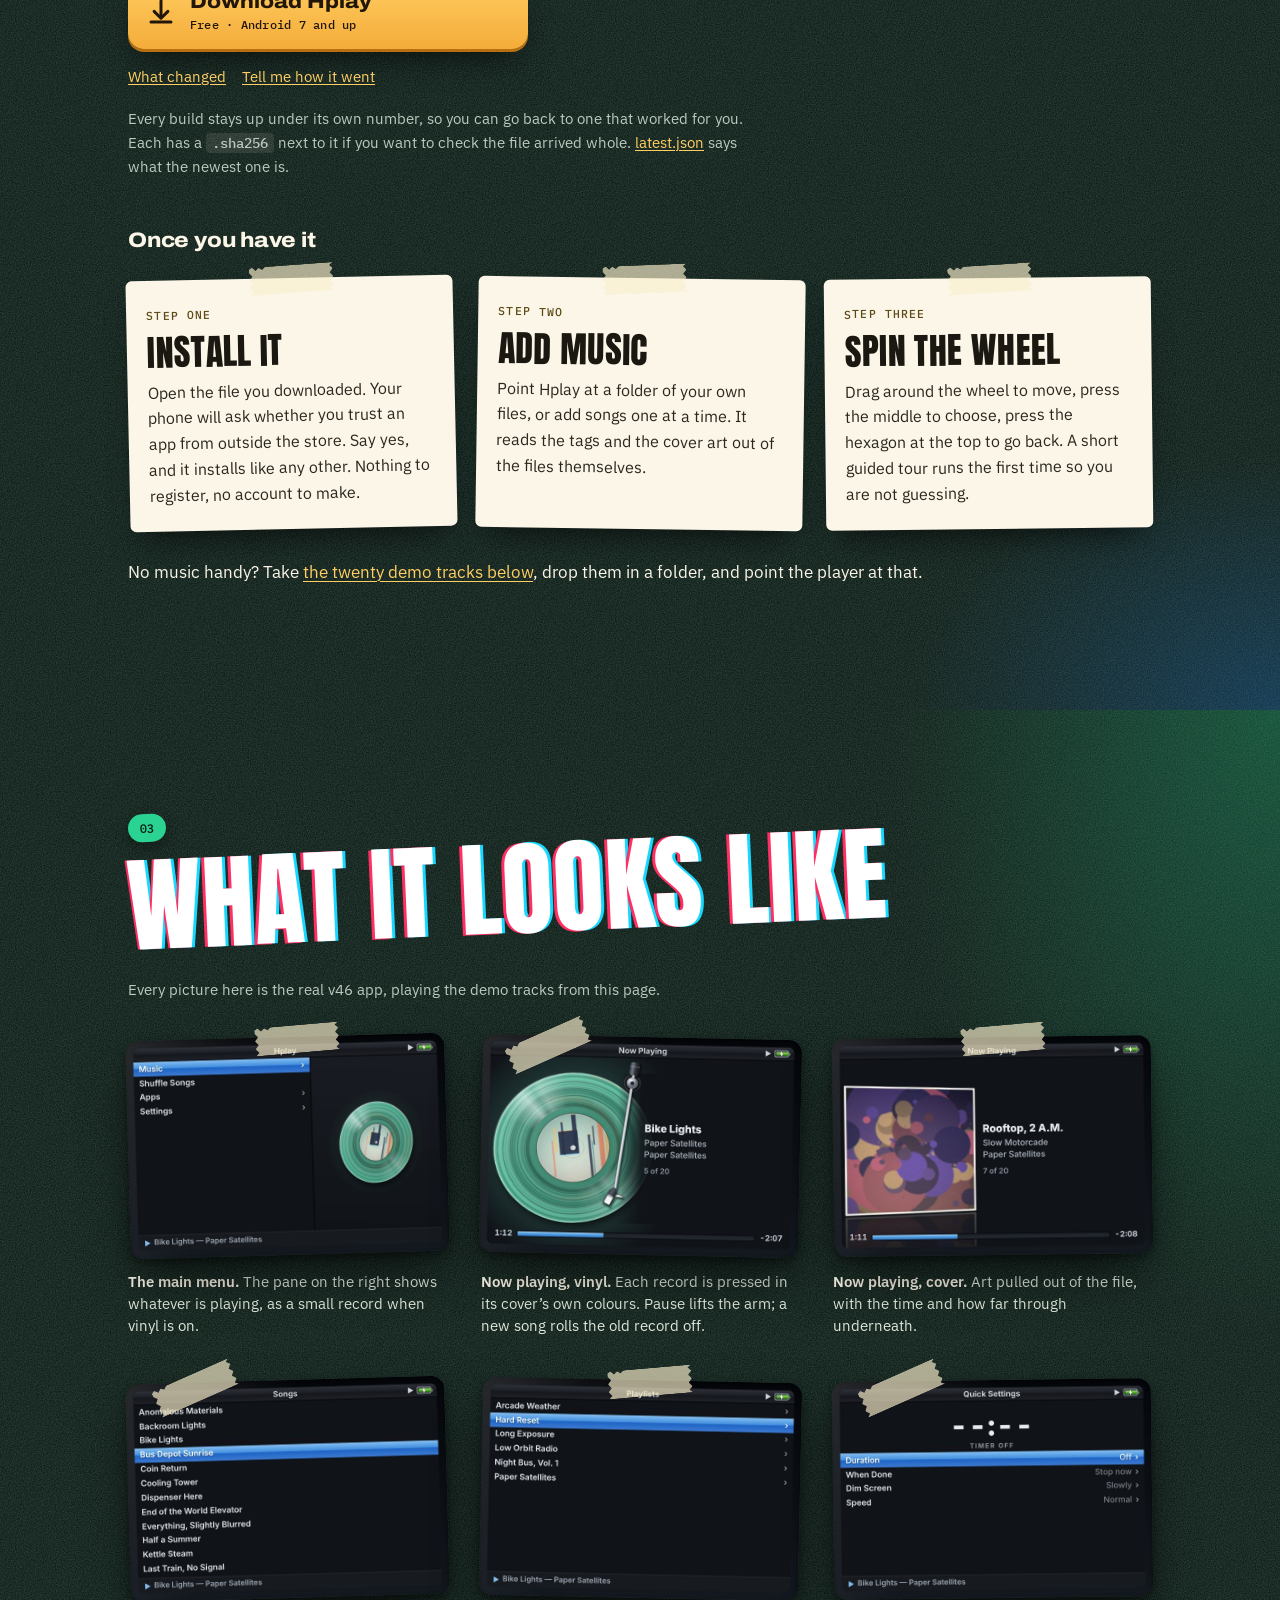
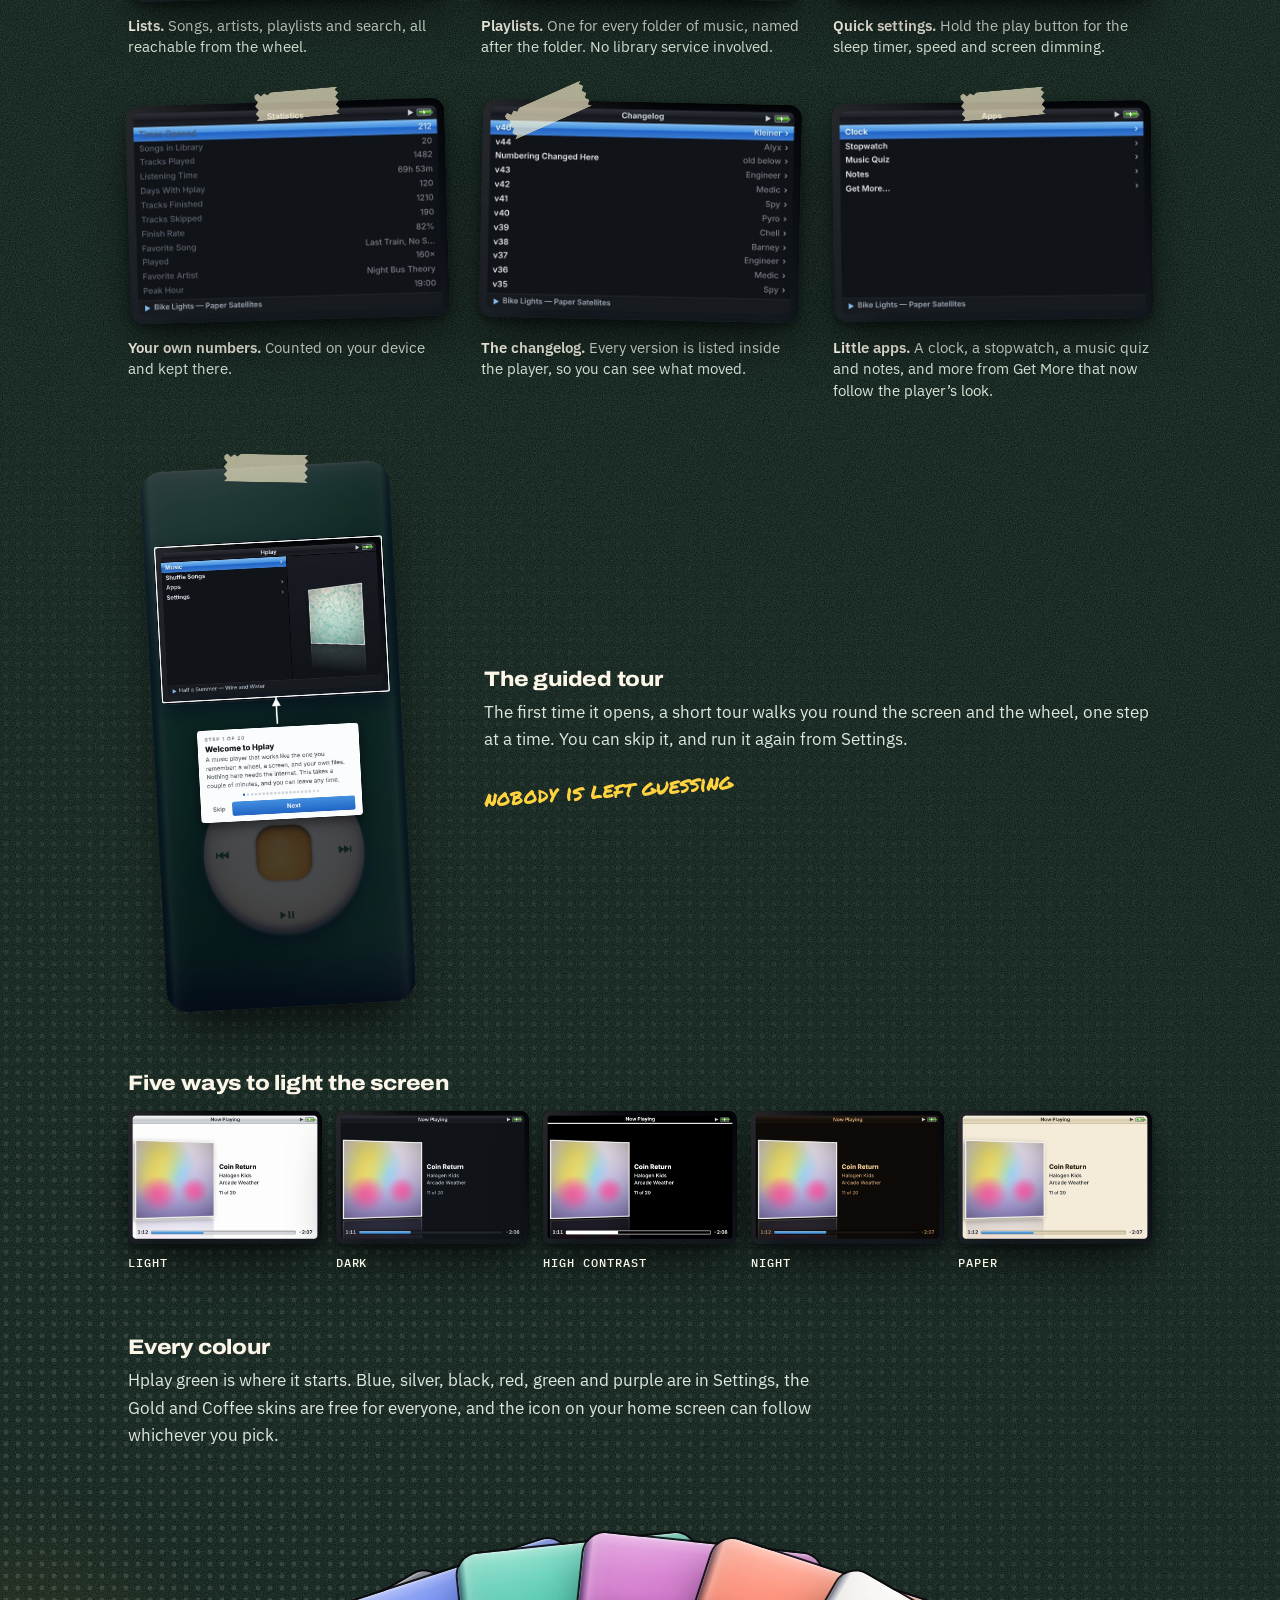
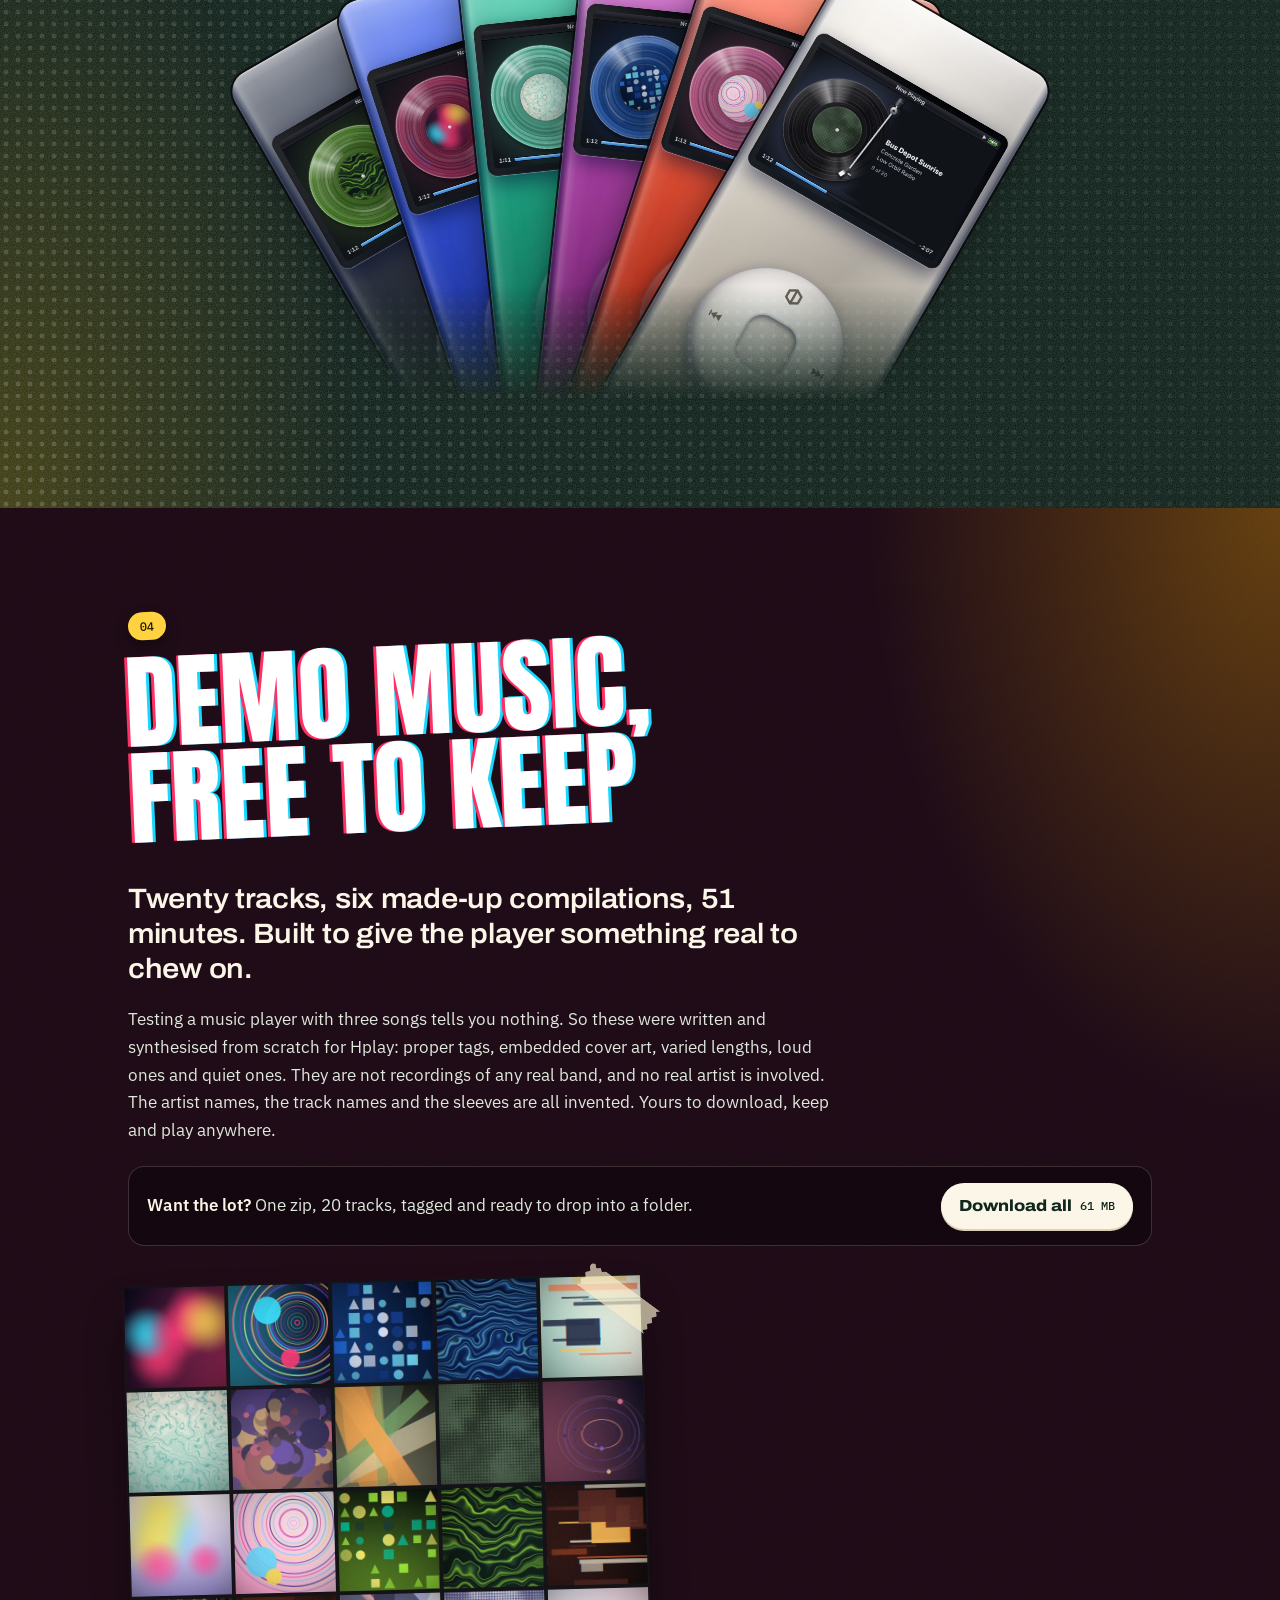
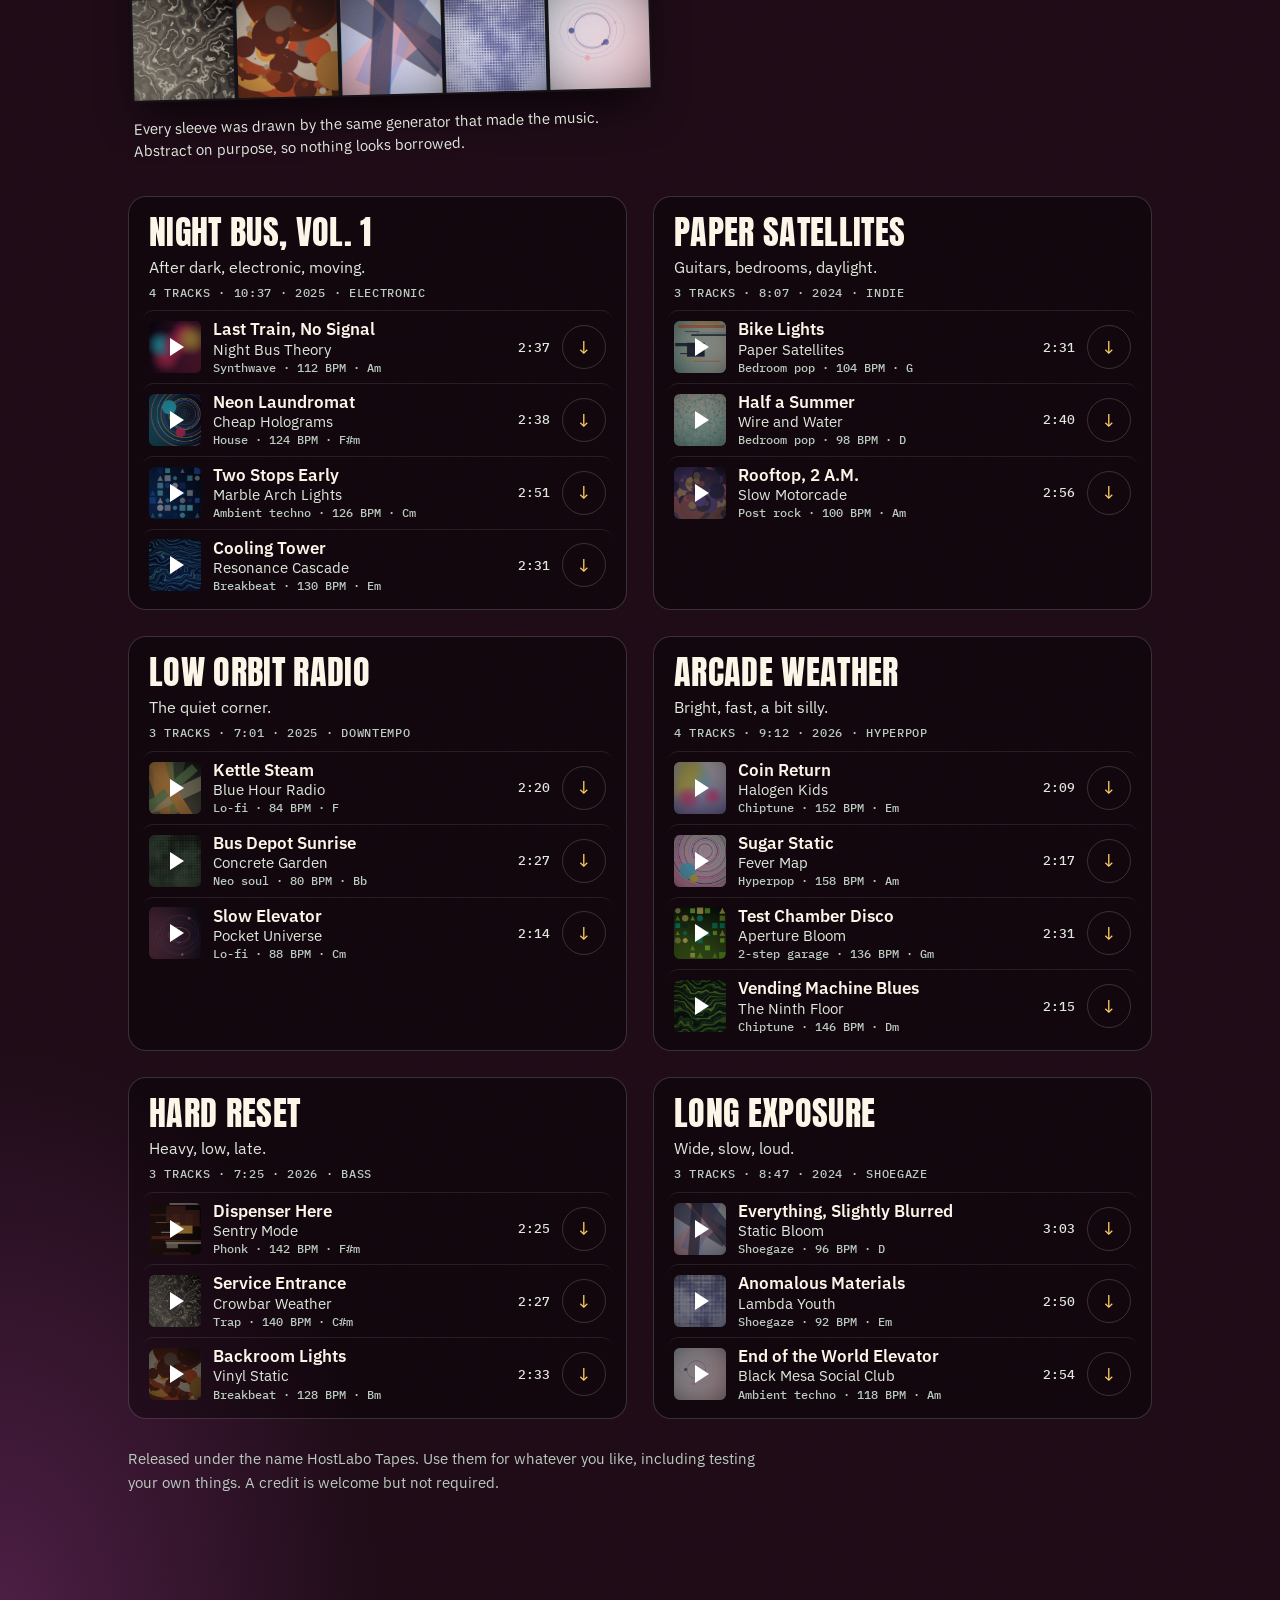
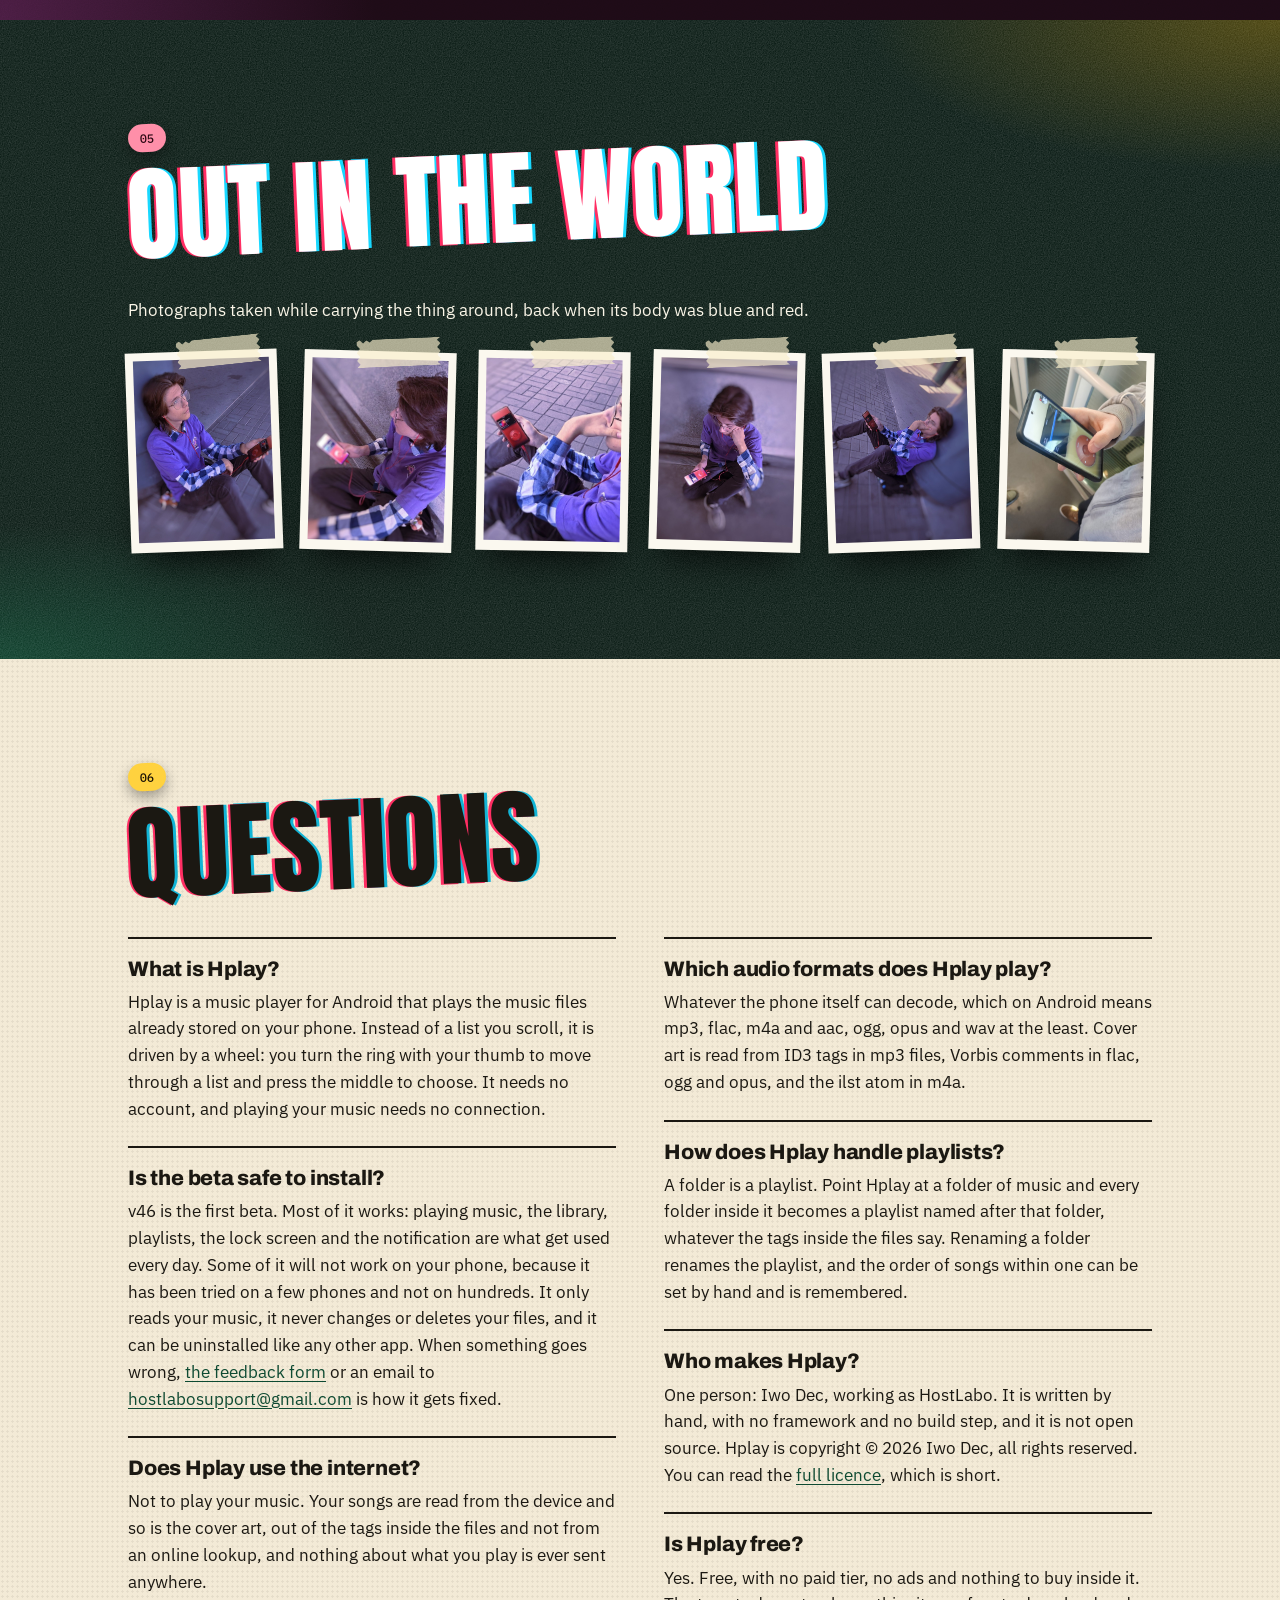
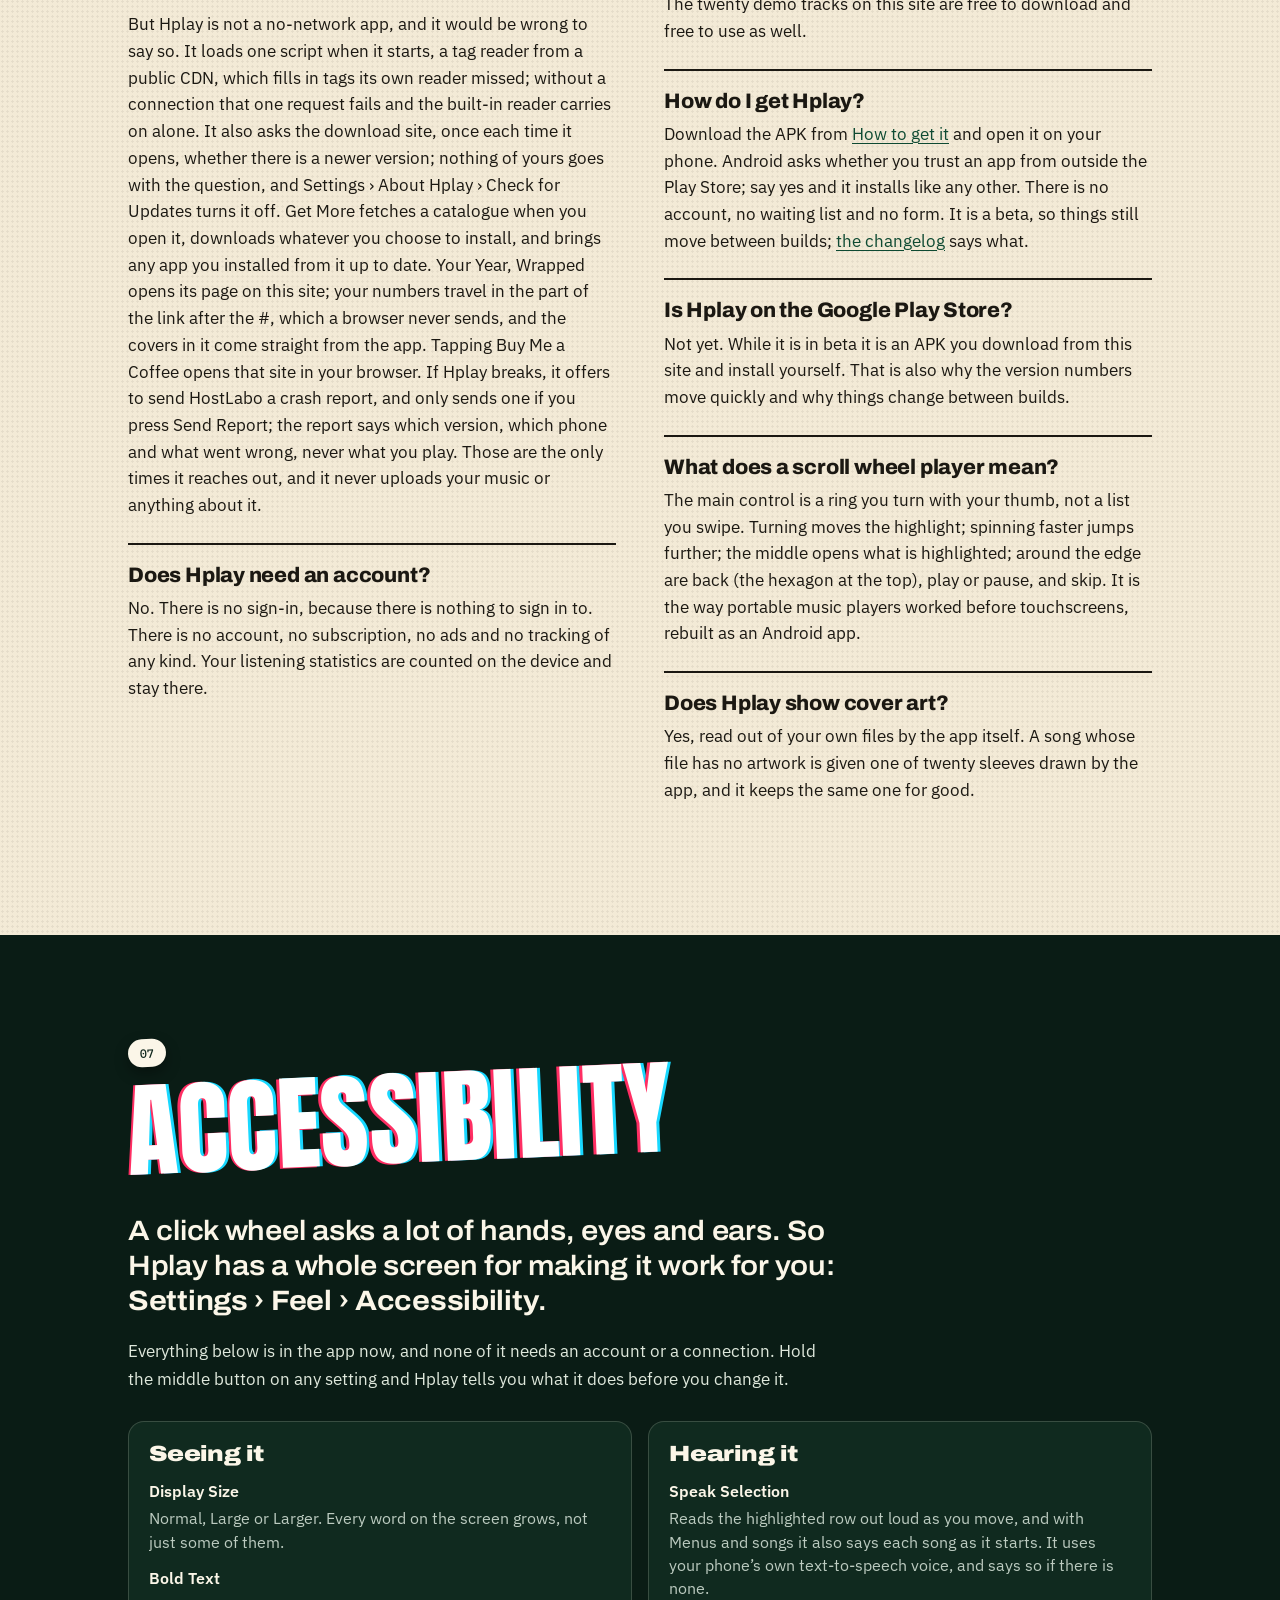
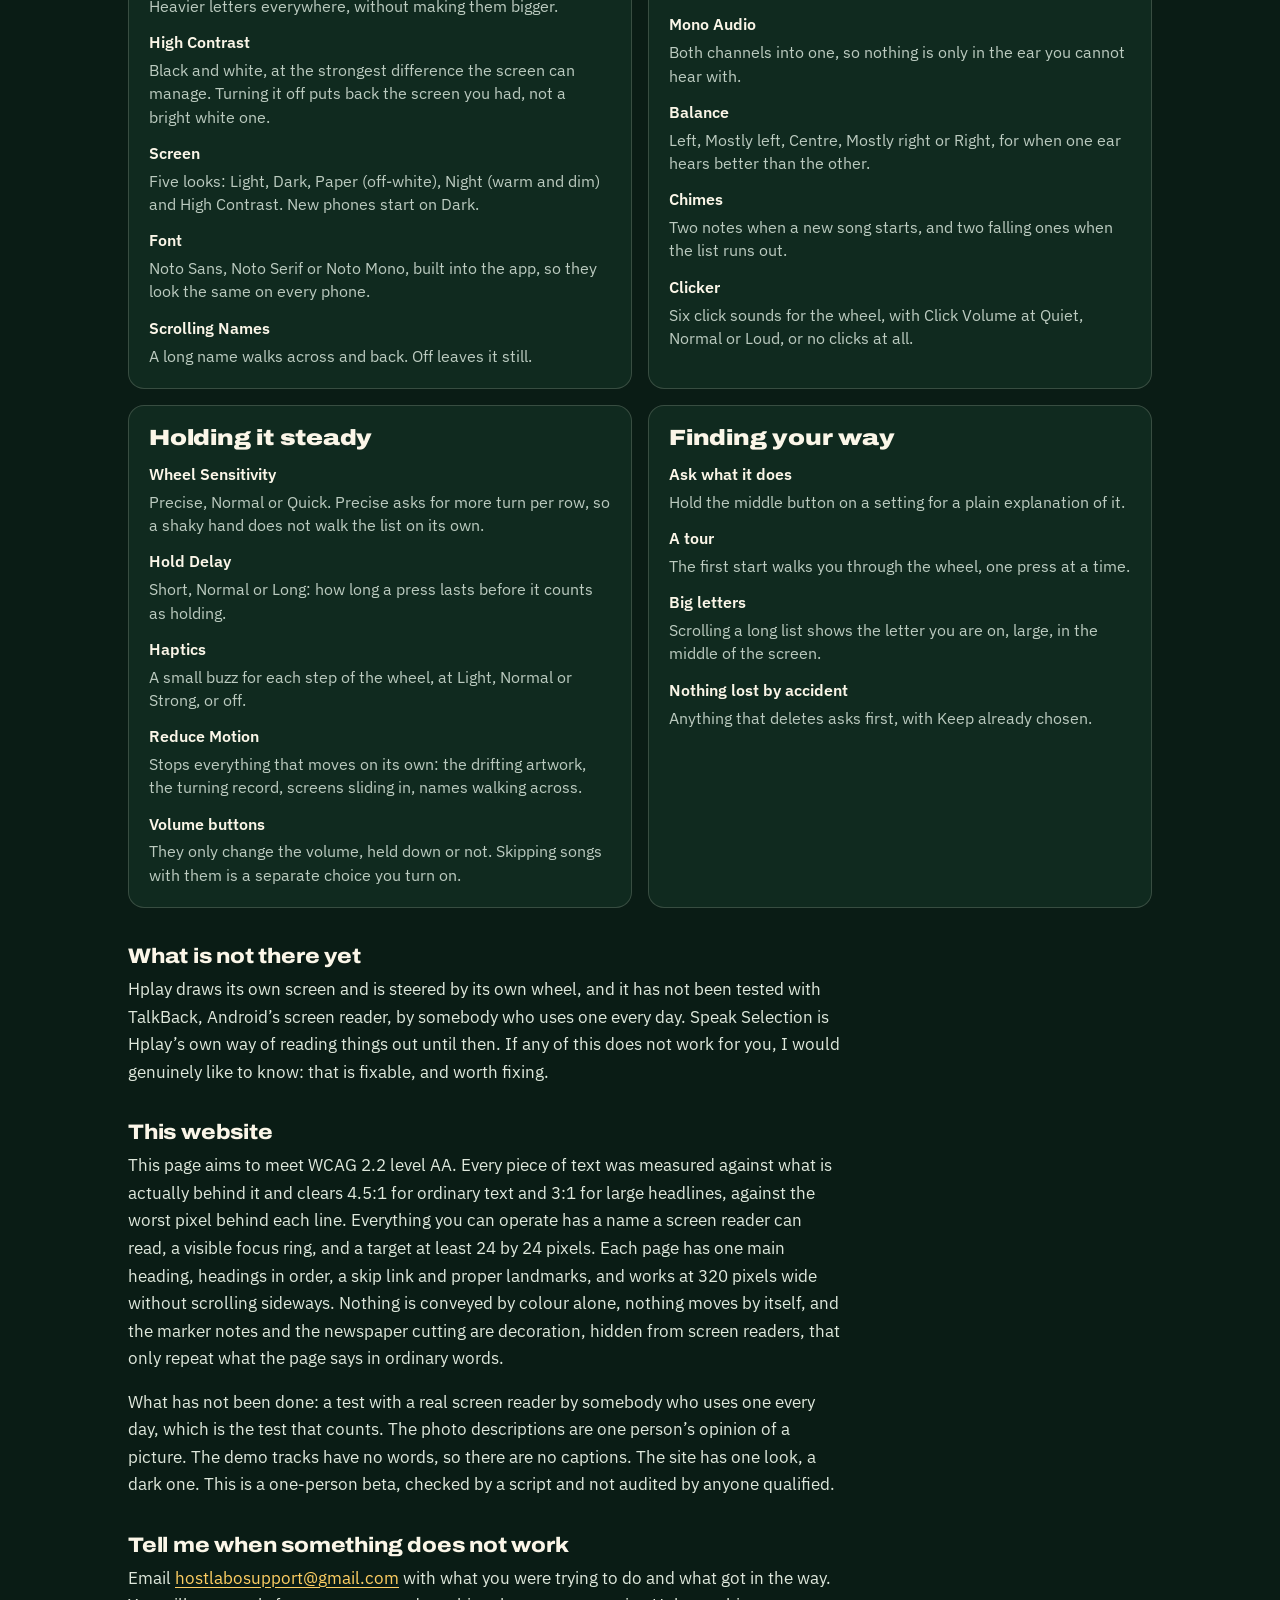
==== commit 7e8b3ec4: "v46 "Kleiner" instead of v45 "Eli" The first beta goes out as v46.0.0 "Kleiner": shrinking the app t" ====
--- a/index.html
+++ b/index.html
@@ -45,7 +45,7 @@
       "applicationCategory": "MultimediaApplication",
       "applicationSubCategory": "Music player",
       "operatingSystem": "Android",
-      "softwareVersion": "45.0.1",
+      "softwareVersion": "46.0.0",
       "releaseNotes": "https://iwohost.github.io/hplaysite/changelog.html",
       "url": "https://iwohost.github.io/hplaysite/",
       "installUrl": "https://hplay.hosttost.workers.dev/hplay-latest.apk",
@@ -147,7 +147,7 @@
           "name": "Is the beta safe to install?",
           "acceptedAnswer": {
             "@type": "Answer",
-            "text": "v45 is the first beta. Most of it works: playing music, the library, playlists, the lock screen and the notification are what get used every day. Some of it will not work on your phone, because it has been tried on a few phones and not on hundreds. It only reads your music, it never changes or deletes your files, and it can be uninstalled like any other app. When something goes wrong, the feedback form or an email to hostlabosupport@gmail.com is how it gets fixed."
+            "text": "v46 is the first beta. Most of it works: playing music, the library, playlists, the lock screen and the notification are what get used every day. Some of it will not work on your phone, because it has been tried on a few phones and not on hundreds. It only reads your music, it never changes or deletes your files, and it can be uninstalled like any other app. When something goes wrong, the feedback form or an email to hostlabosupport@gmail.com is how it gets fixed."
           }
         },
         {
@@ -259,7 +259,7 @@
   <main id="main">
   <div class="hero-grid">
     <div class="hero-in">
-      <span class="sticker"><span id="verNow">v45.0.1 &ldquo;Eli&rdquo;</span> &middot; the first beta</span>
+      <span class="sticker"><span id="verNow">v46.0.0 &ldquo;Kleiner&rdquo;</span> &middot; the first beta</span>
       <h1 class="head"><span class="brand">Hplay</span>Your music.<br>On a wheel.</h1>
       <p class="dek">An Android music player with a click wheel, for the songs you already own. No account, no cloud, no ads. Download it and it is yours.</p>
       <a class="get" href="https://hplay.hosttost.workers.dev/hplay-latest.apk"><svg viewBox="0 0 24 24" fill="none" stroke="currentColor" stroke-width="2.4" stroke-linecap="round" stroke-linejoin="round" aria-hidden="true"><path d="M12 3v12"/><path d="M6.5 11.5 12 17l5.5-5.5"/><path d="M4 20h16"/></svg>
@@ -295,7 +295,7 @@
       <div class="split">
         <div>
           <div class="sec"><span class="sticker ">The news</span><h2 class="head">Hplay is in beta</h2></div>
-          <p class="lede">v45 &ldquo;Eli&rdquo; is the first beta. After forty-four rounds of alpha, Hplay is ready for people who were not there while it was built.</p>
+          <p class="lede">v46 &ldquo;Kleiner&rdquo; is the first beta. After forty-four rounds of alpha, Hplay is ready for people who were not there while it was built.</p>
           <div class="prose">
             <p>Beta means it is good enough to use every day and not yet finished. Here is what that comes to if you are deciding whether to install it.</p>
           </div>
@@ -327,7 +327,7 @@
         </div>
       </div>
 
-      <h3 style="margin-top:52px">New in v45</h3>
+      <h3 style="margin-top:52px">New in v46</h3>
       <div class="duo">
         <figure class="tcard">
           <span class="tape" aria-hidden="true"></span>
@@ -340,6 +340,8 @@
           <li><b>A home screen widget with buttons,</b> in four sizes, from a single cell to the full width.</li>
           <li><b>Store apps that fit in.</b> Apps from Get More follow your screen look and text size, and bring themselves up to date.</li>
           <li><b>Click sounds and fonts.</b> Choose how the wheel clicks and which typeface the player is set in.</li>
+          <li><b>A quarter of the size.</b> About 3.5&nbsp;MB to download instead of 12.5&nbsp;MB: the code it never used is gone.</li>
+          <li><b>Crash reports, if you want them.</b> When something breaks, Hplay offers to send a report. It never includes your music, and nothing goes unless you press Send.</li>
         </ul>
       </div>
       <p style="margin-top:26px"><a href="changelog.html">Every change, in the changelog</a></p>
@@ -356,7 +358,7 @@
       </div>
 
       <dl class="spec">
-        <div><dt>Version</dt><dd id="verSpec">45.0.1 <small>Eli</small></dd></div>
+        <div><dt>Version</dt><dd id="verSpec">46.0.0 <small>Kleiner</small></dd></div>
         <div><dt>Runs on</dt><dd>Android 7+</dd></div>
         <div><dt>Screen looks</dt><dd>5 <small>light to paper</small></dd></div>
         <div><dt>Demo tracks</dt><dd>20 <small>51 minutes</small></dd></div>
@@ -430,7 +432,7 @@
     <div class="halftone bl" aria-hidden="true"></div>
     <div class="wrap">
       <div class="sec"><span class="sticker green">03</span><h2 class="head">What it looks like</h2></div>
-      <p class="fine" style="margin:-10px 0 34px">Every picture here is the real v45 app, playing the demo tracks from this page.</p>
+      <p class="fine" style="margin:-10px 0 34px">Every picture here is the real v46 app, playing the demo tracks from this page.</p>
       <div class="shots">
       <figure>
         <span class="tape" aria-hidden="true"></span>
@@ -469,7 +471,7 @@
       </figure>
       <figure>
         <span class="tape" aria-hidden="true"></span>
-        <img class="scr" src="img/app/scr-changelog.jpg" width="706" height="484" loading="lazy" decoding="async" alt="The changelog inside the app, a list of versions with their codenames, v45 Eli at the top.">
+        <img class="scr" src="img/app/scr-changelog.jpg" width="706" height="484" loading="lazy" decoding="async" alt="The changelog inside the app, a list of versions with their codenames, v46 Kleiner at the top.">
         <figcaption><b>The changelog.</b> Every version is listed inside the player, so you can see what moved.</figcaption>
       </figure>
       <figure>
@@ -817,7 +819,7 @@
       </div>
       <div class="qa">
         <h3>Is the beta safe to install?</h3>
-        <p>v45 is the first beta. Most of it works: playing music, the library, playlists, the lock screen and the notification are what get used every day. Some of it will not work on your phone, because it has been tried on a few phones and not on hundreds. It only reads your music, it never changes or deletes your files, and it can be uninstalled like any other app. When something goes wrong, <a href="feedback.html">the feedback form</a> or an email to <a href="mailto:hostlabosupport@gmail.com">hostlabosupport@gmail.com</a> is how it gets fixed.</p>
+        <p>v46 is the first beta. Most of it works: playing music, the library, playlists, the lock screen and the notification are what get used every day. Some of it will not work on your phone, because it has been tried on a few phones and not on hundreds. It only reads your music, it never changes or deletes your files, and it can be uninstalled like any other app. When something goes wrong, <a href="feedback.html">the feedback form</a> or an email to <a href="mailto:hostlabosupport@gmail.com">hostlabosupport@gmail.com</a> is how it gets fixed.</p>
       </div>
       <div class="qa">
         <h3>Does Hplay use the internet?</h3>
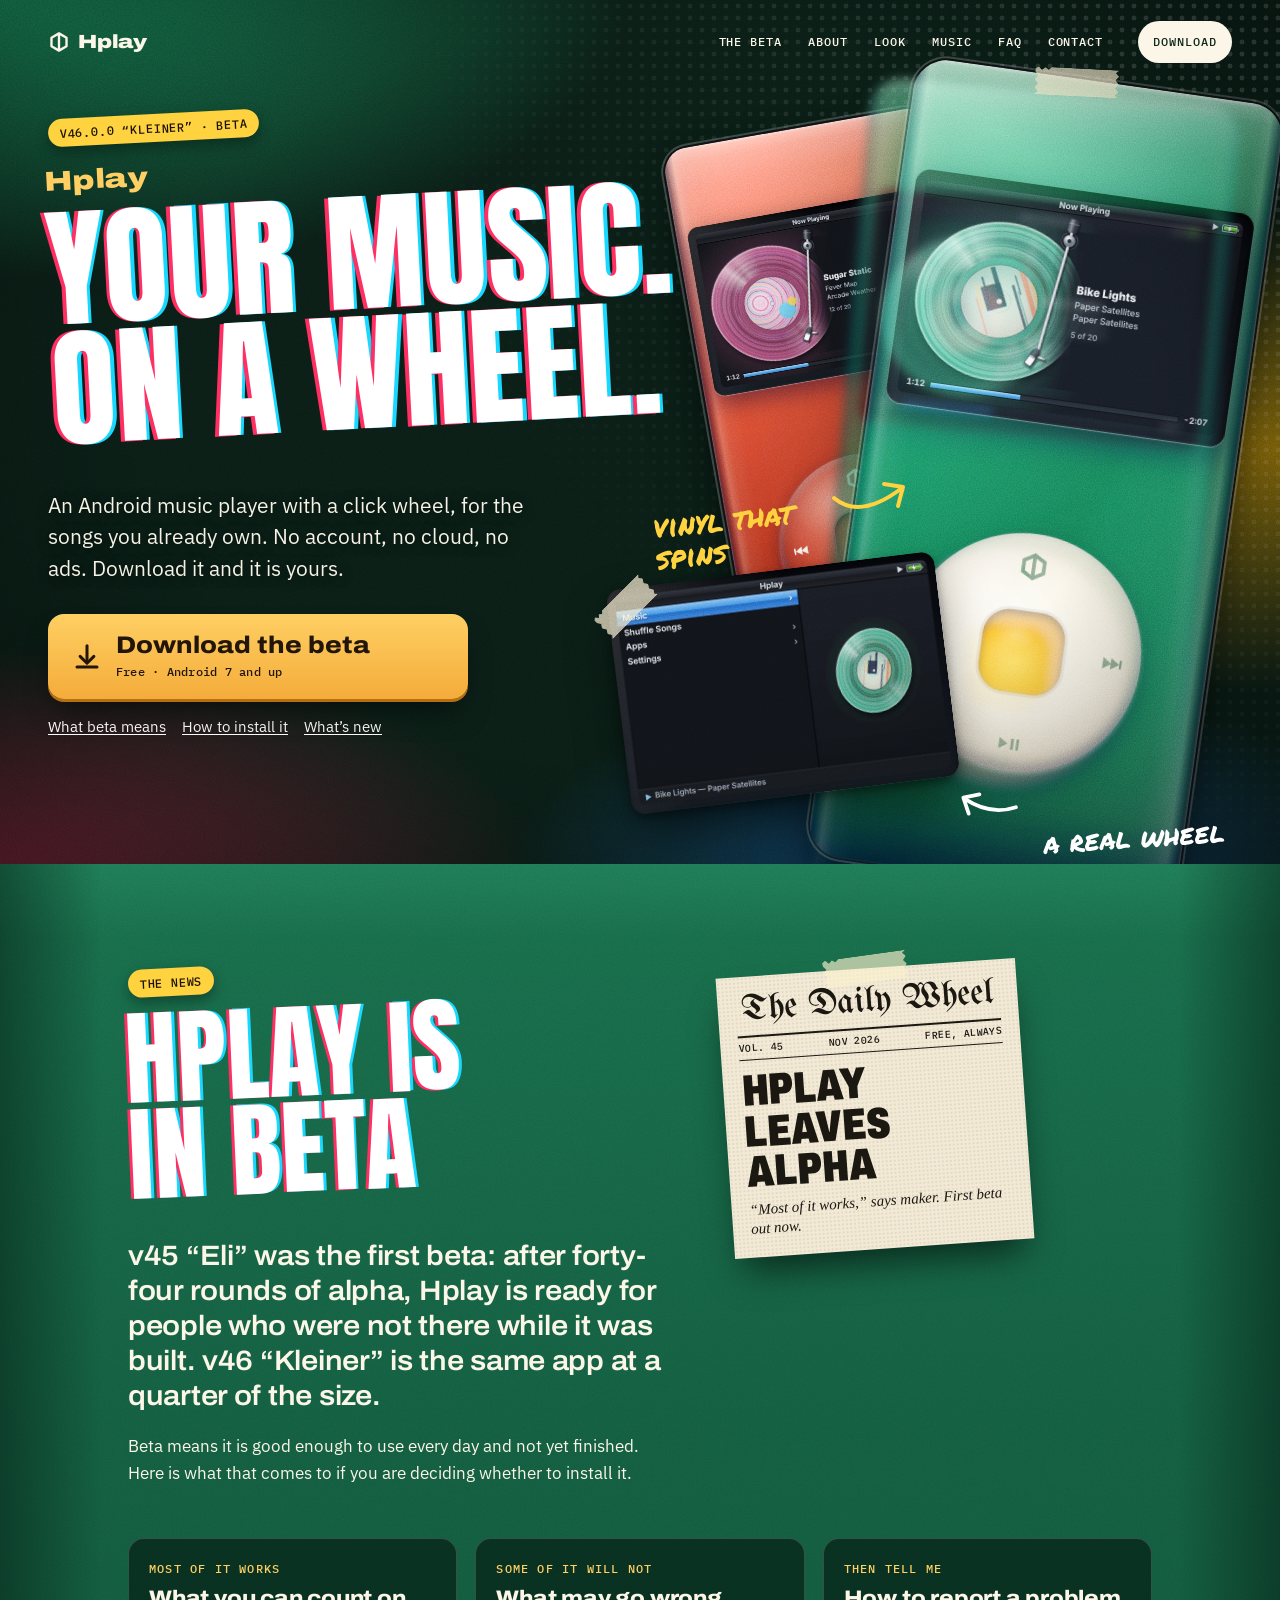
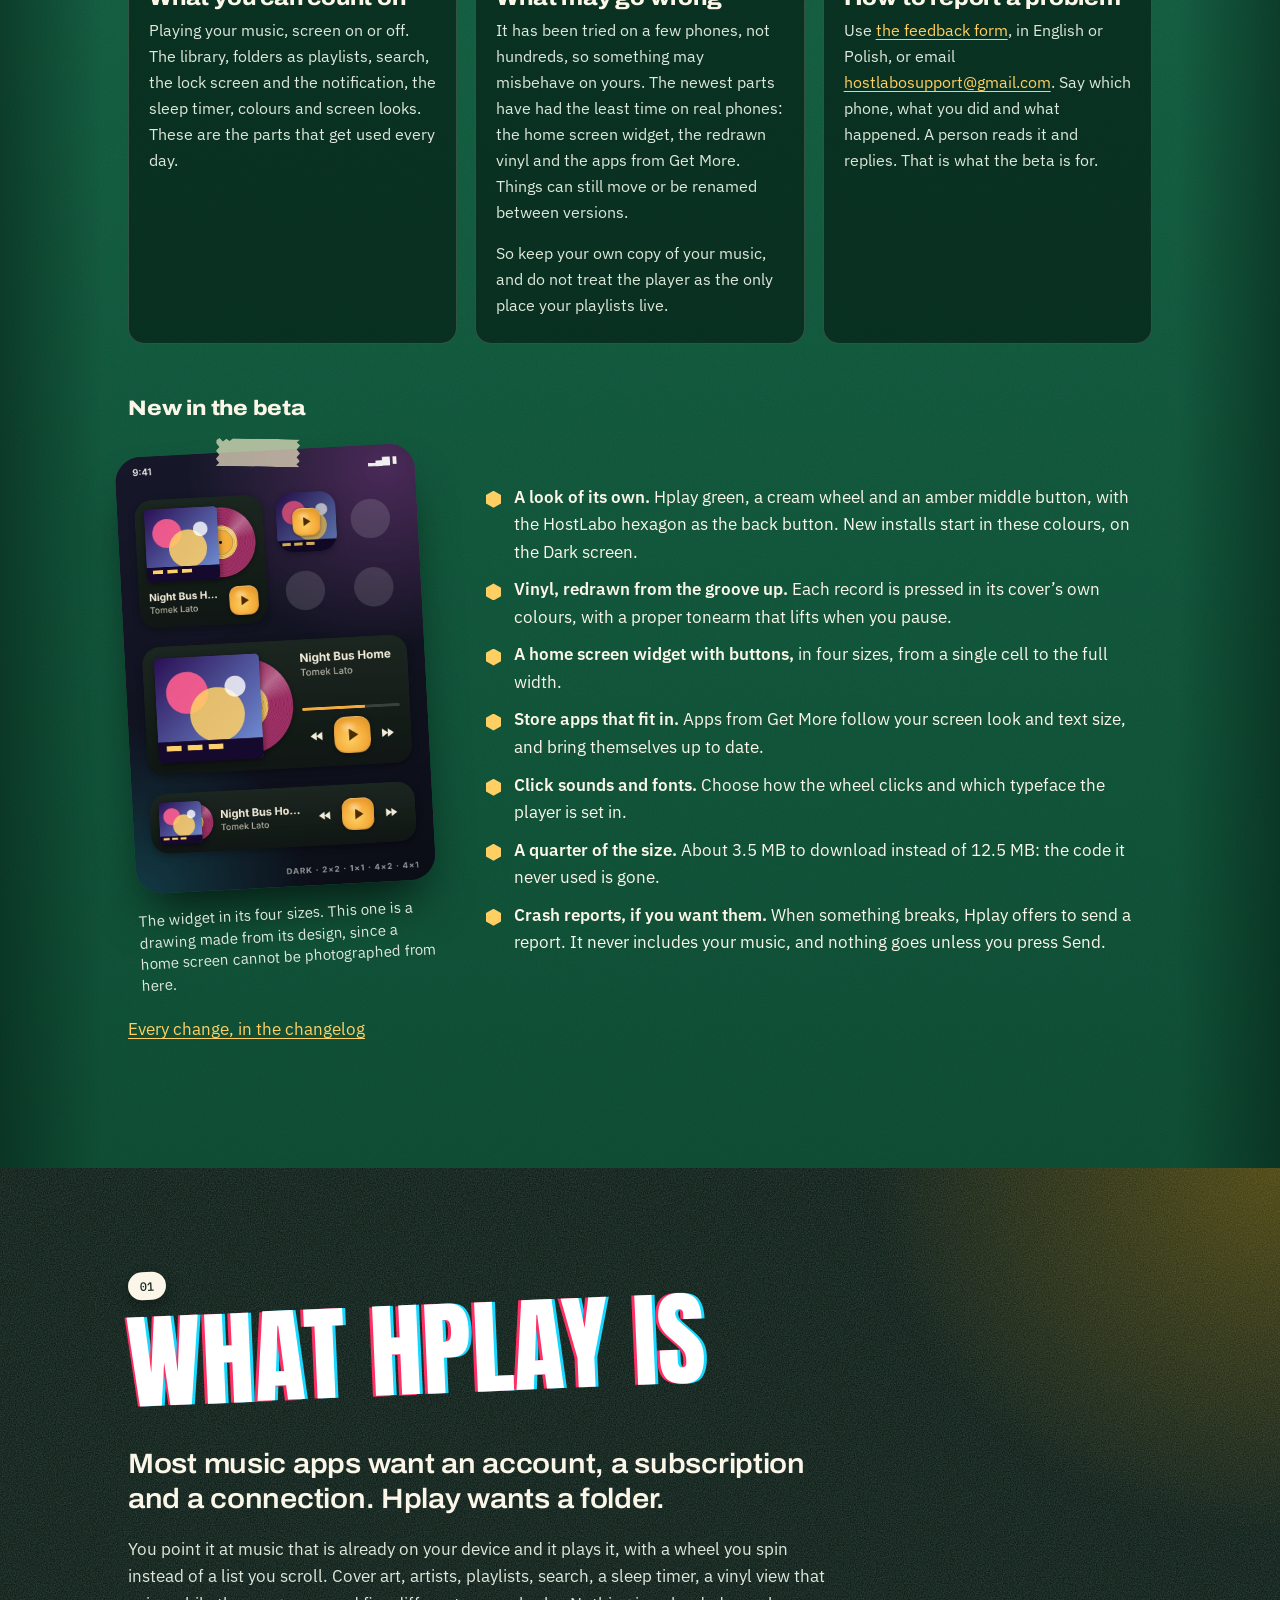
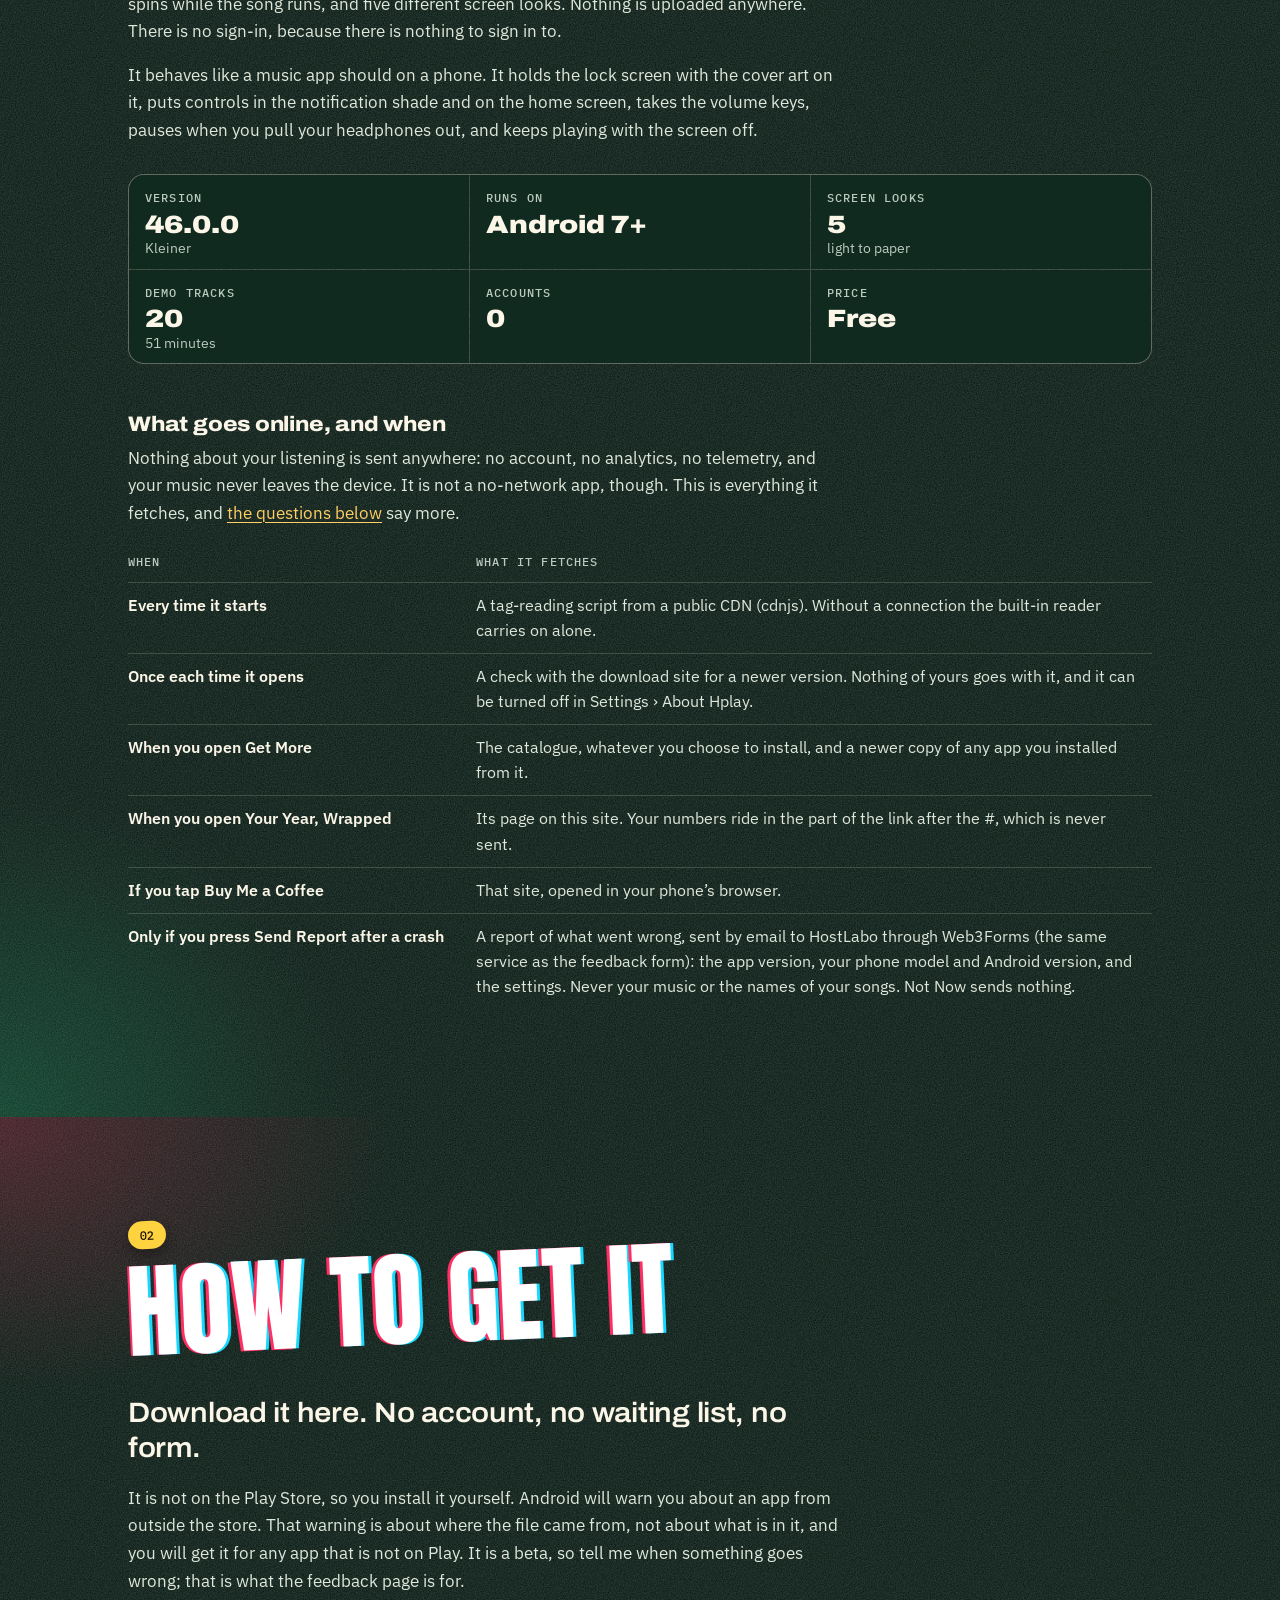
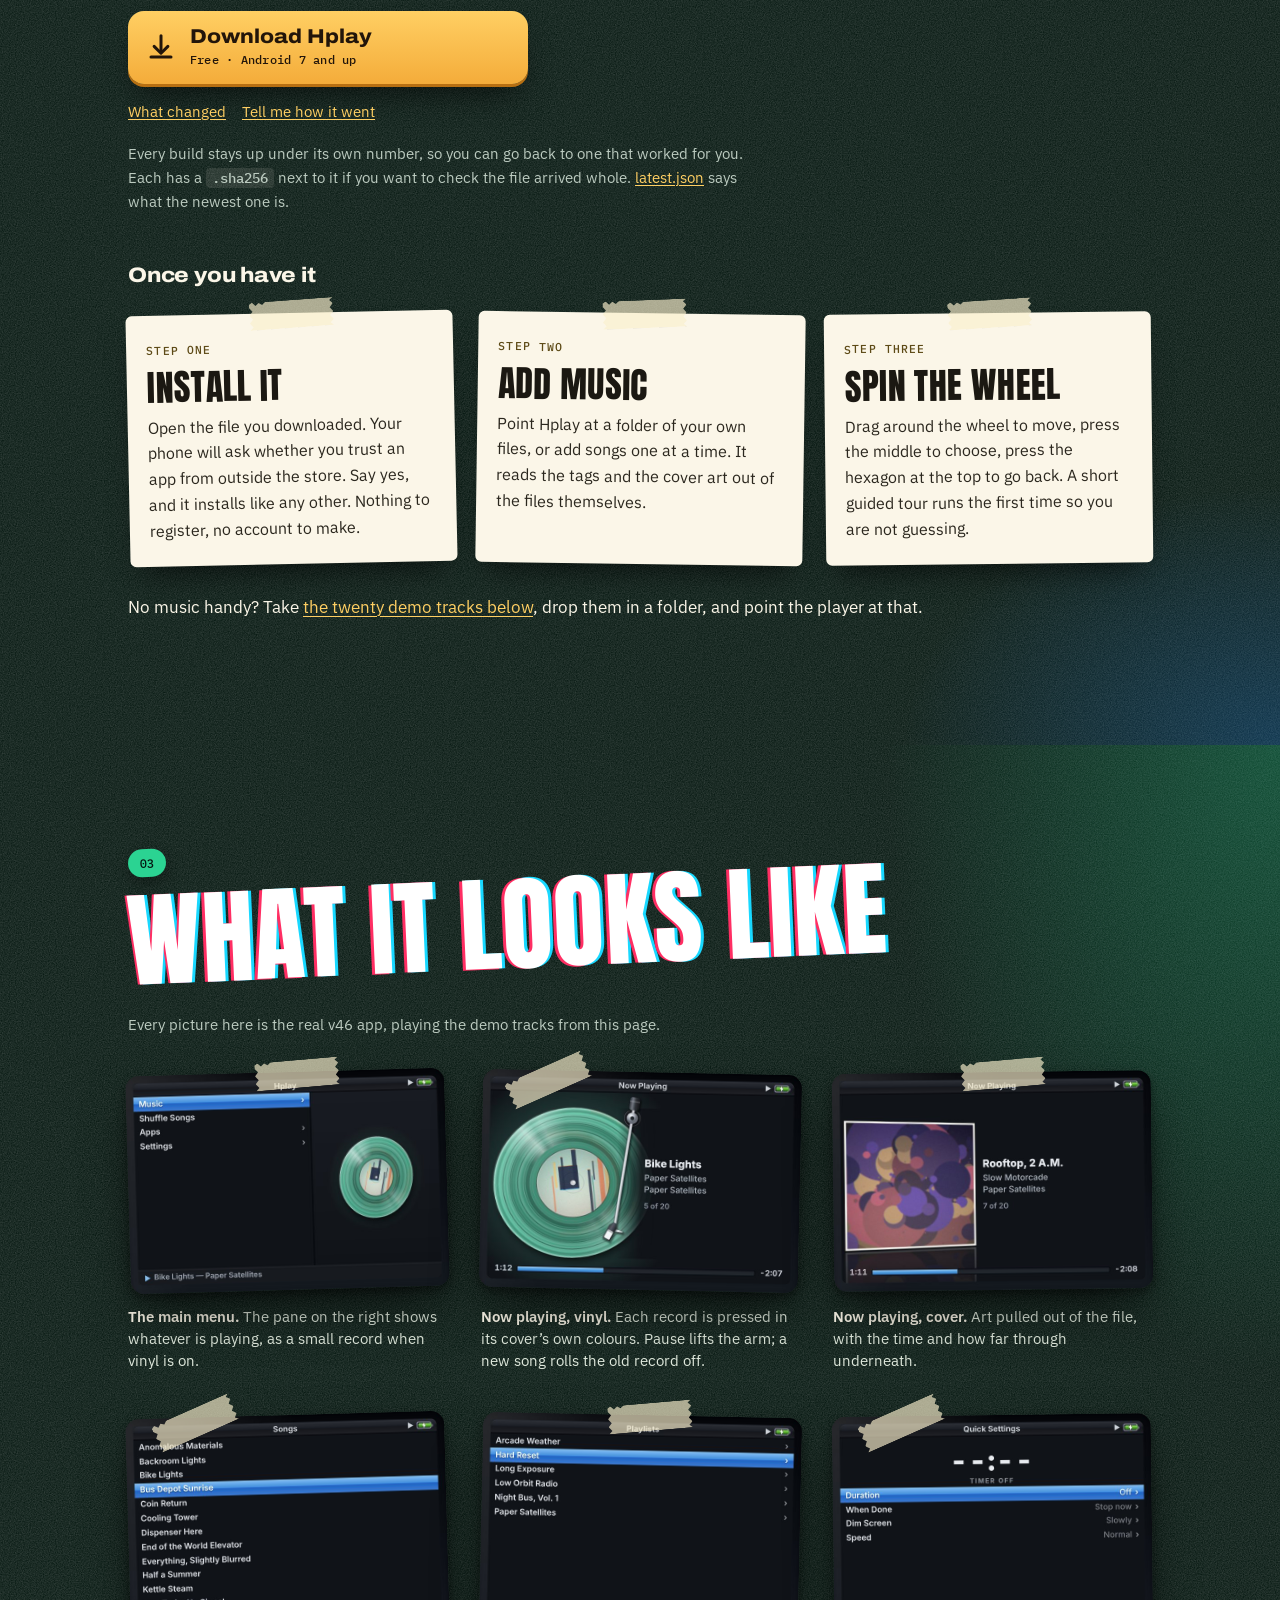
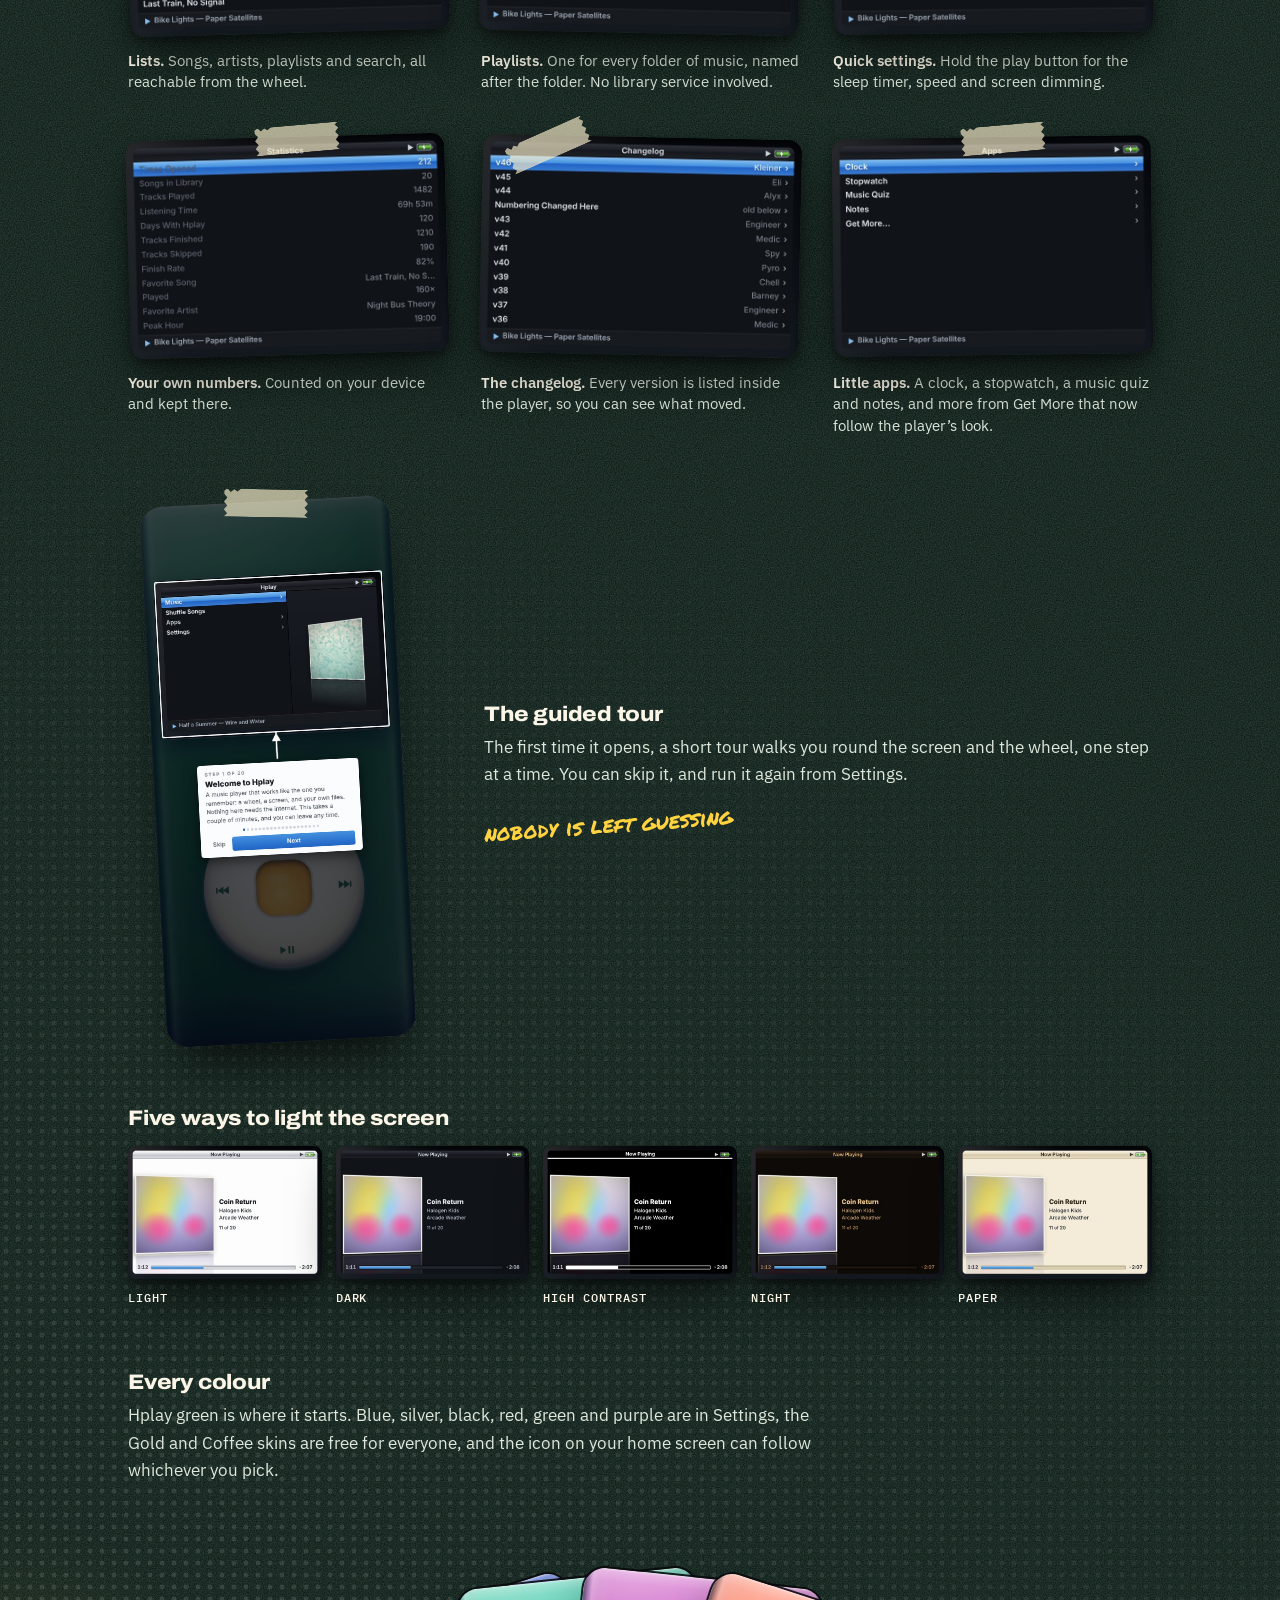
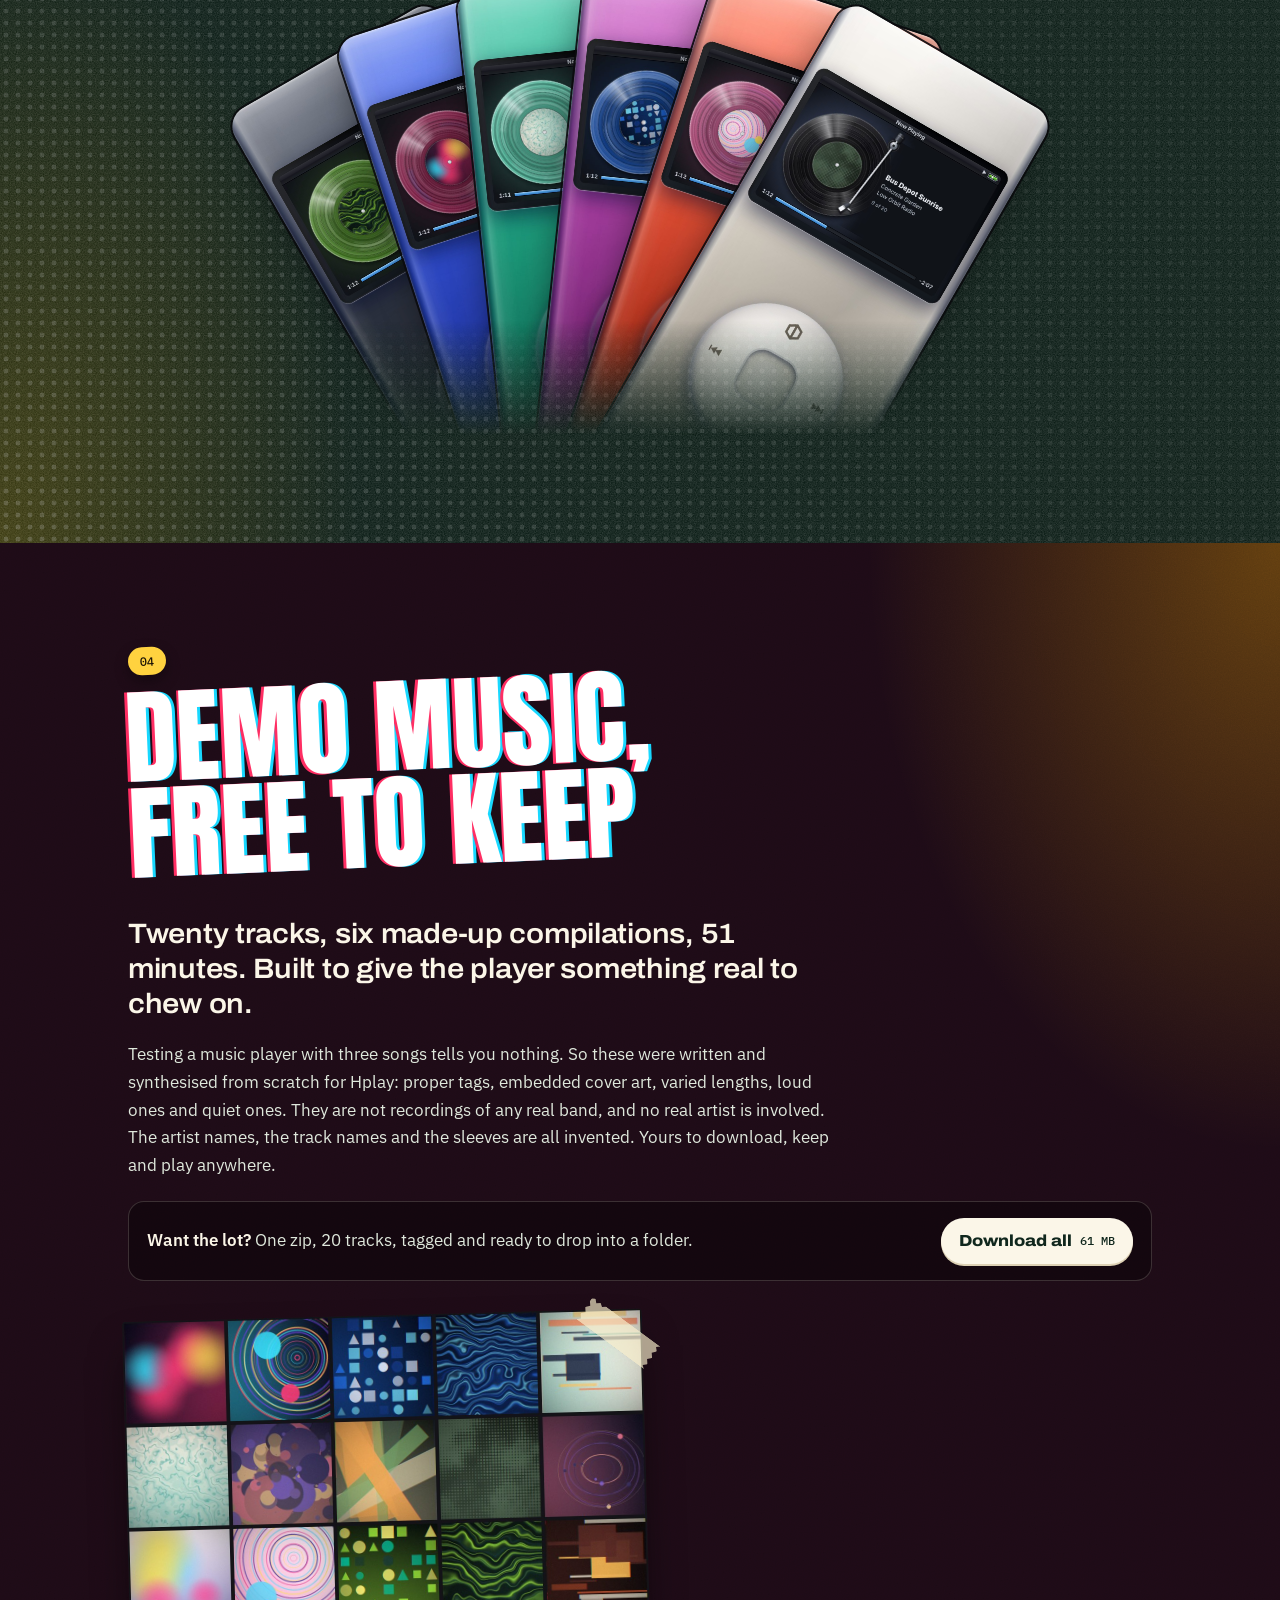
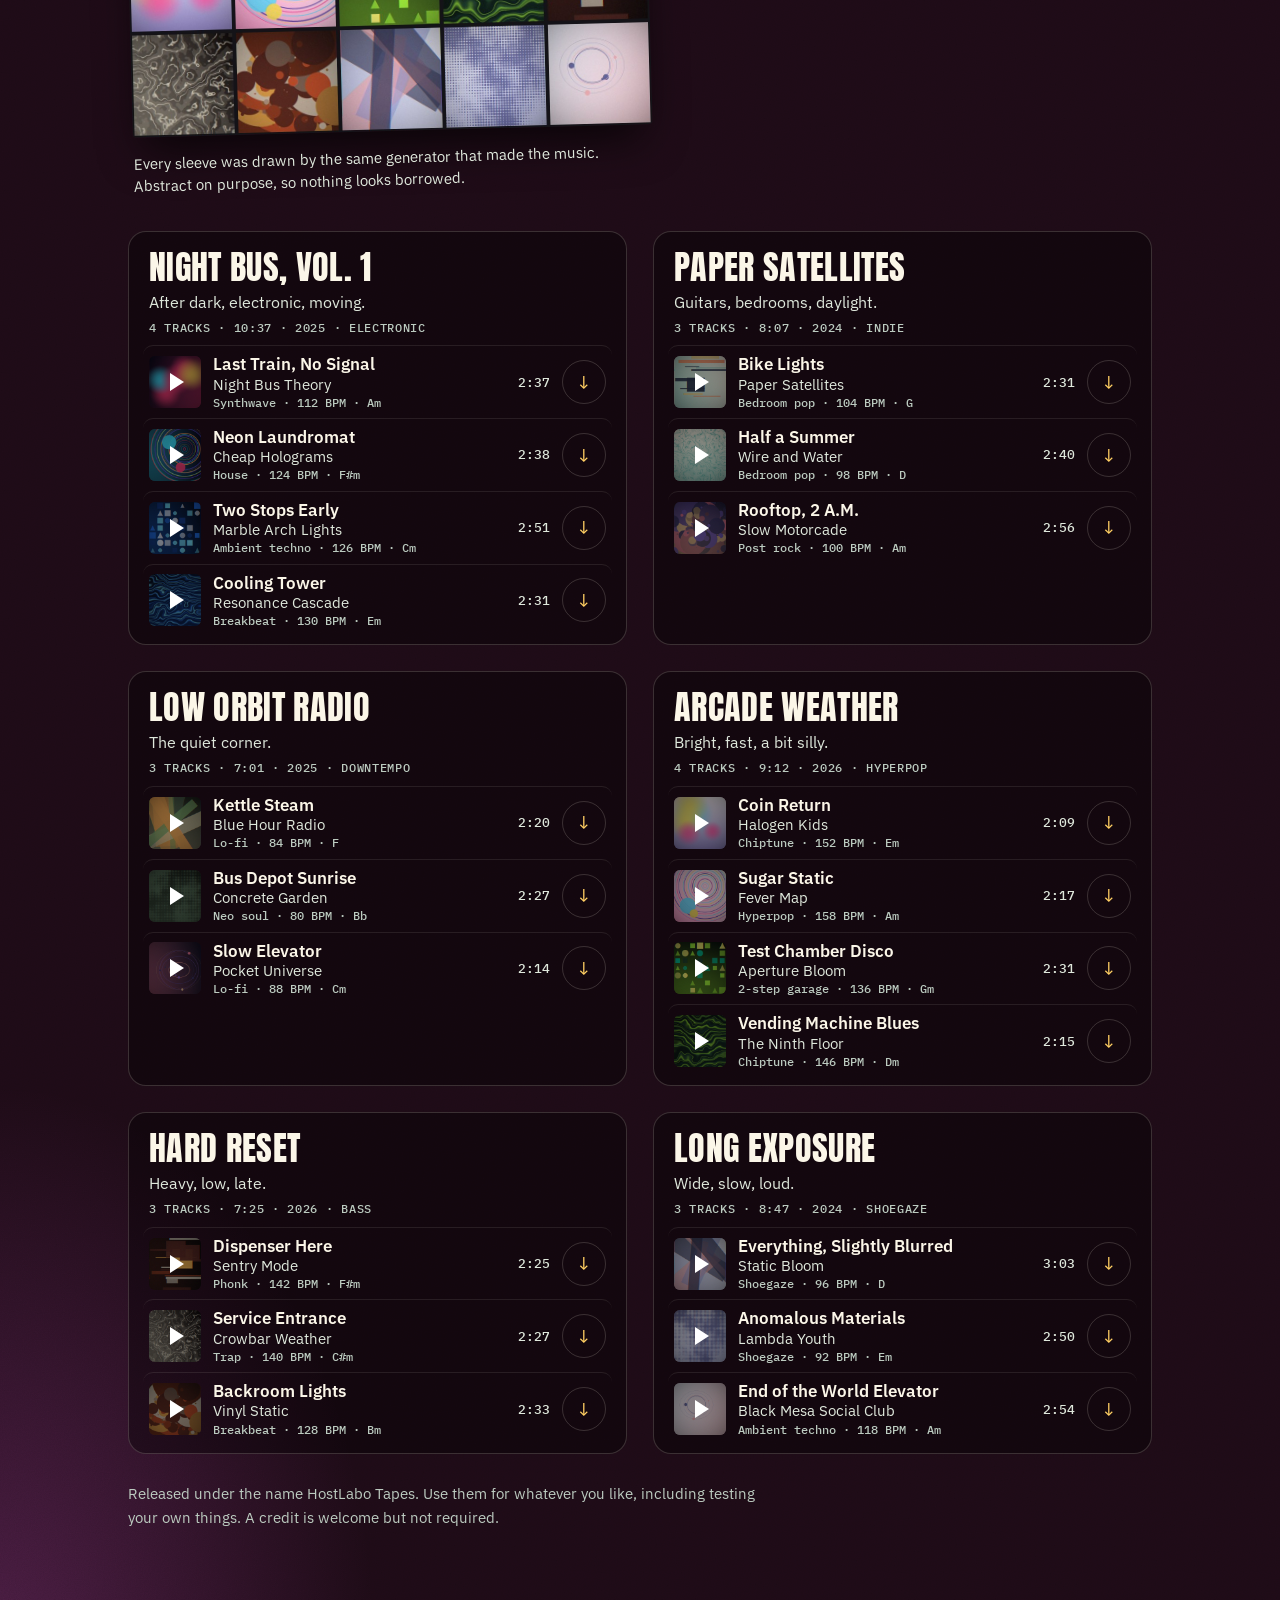
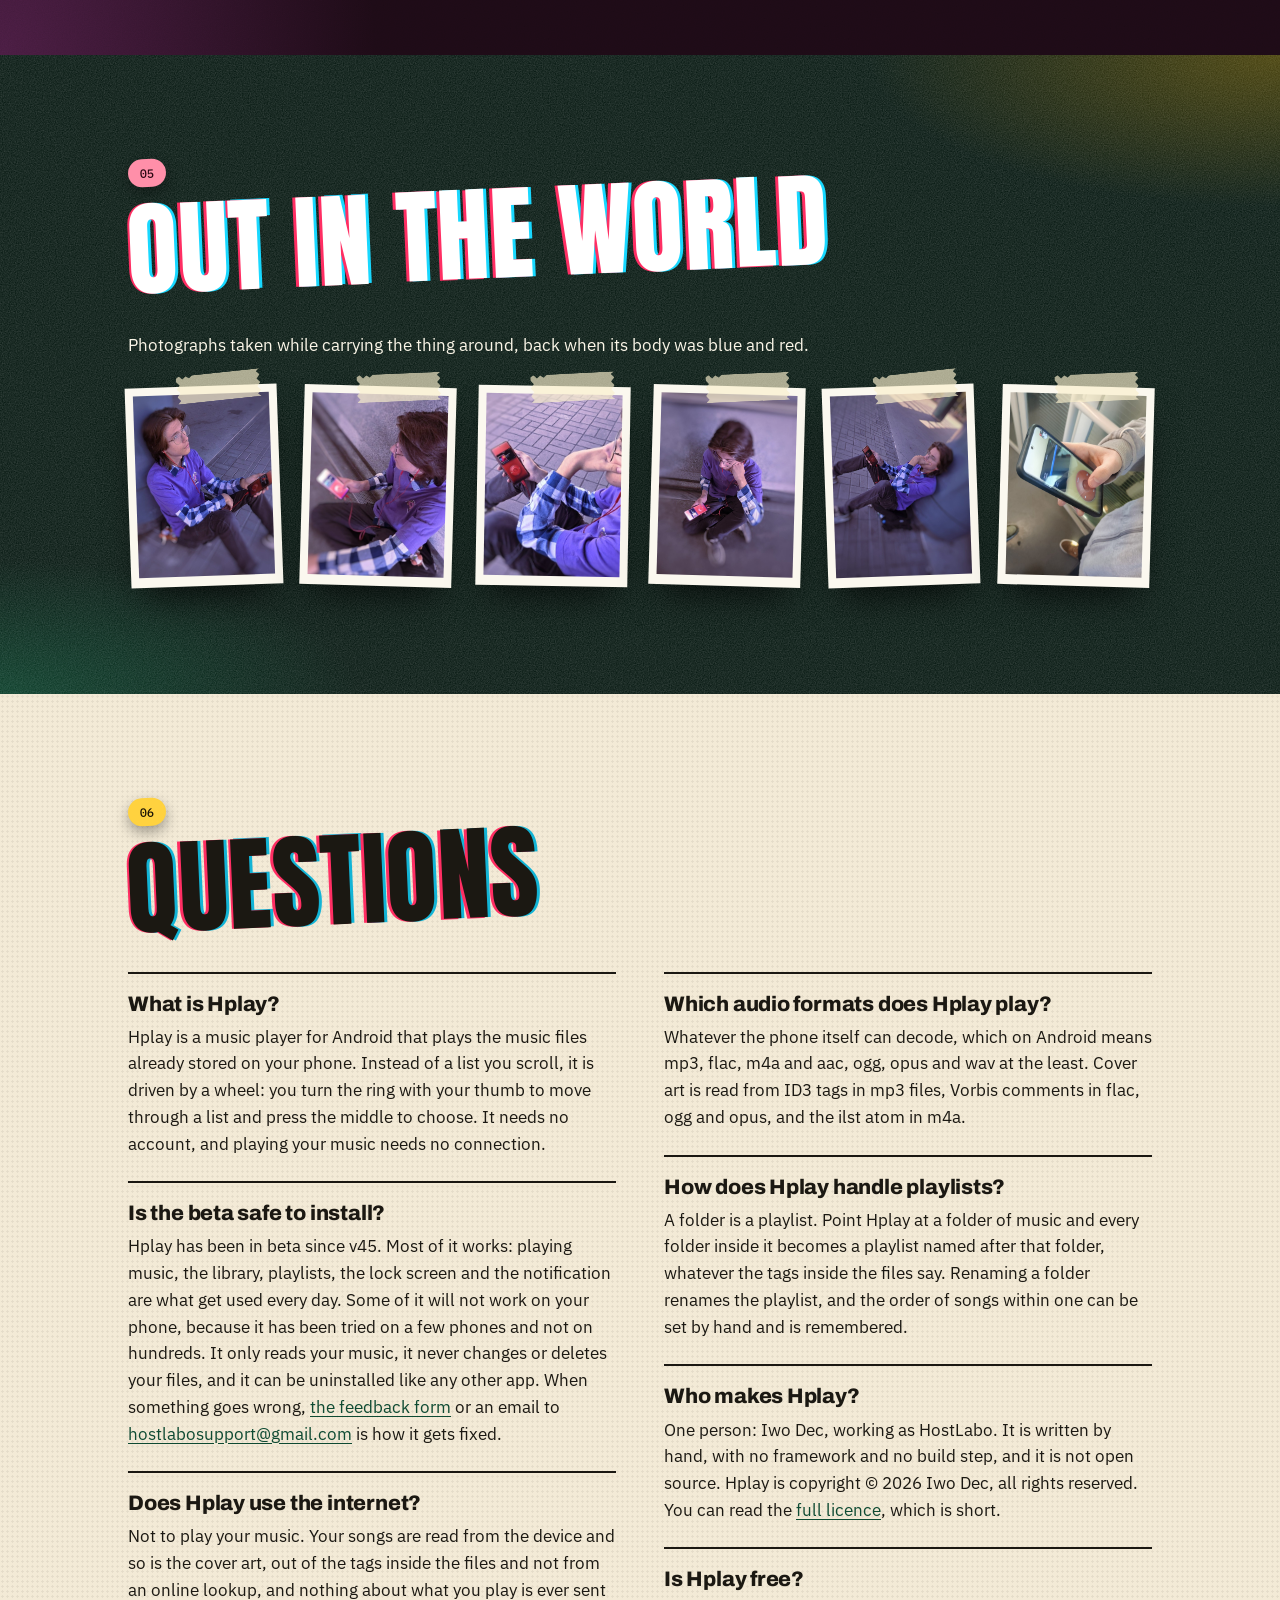
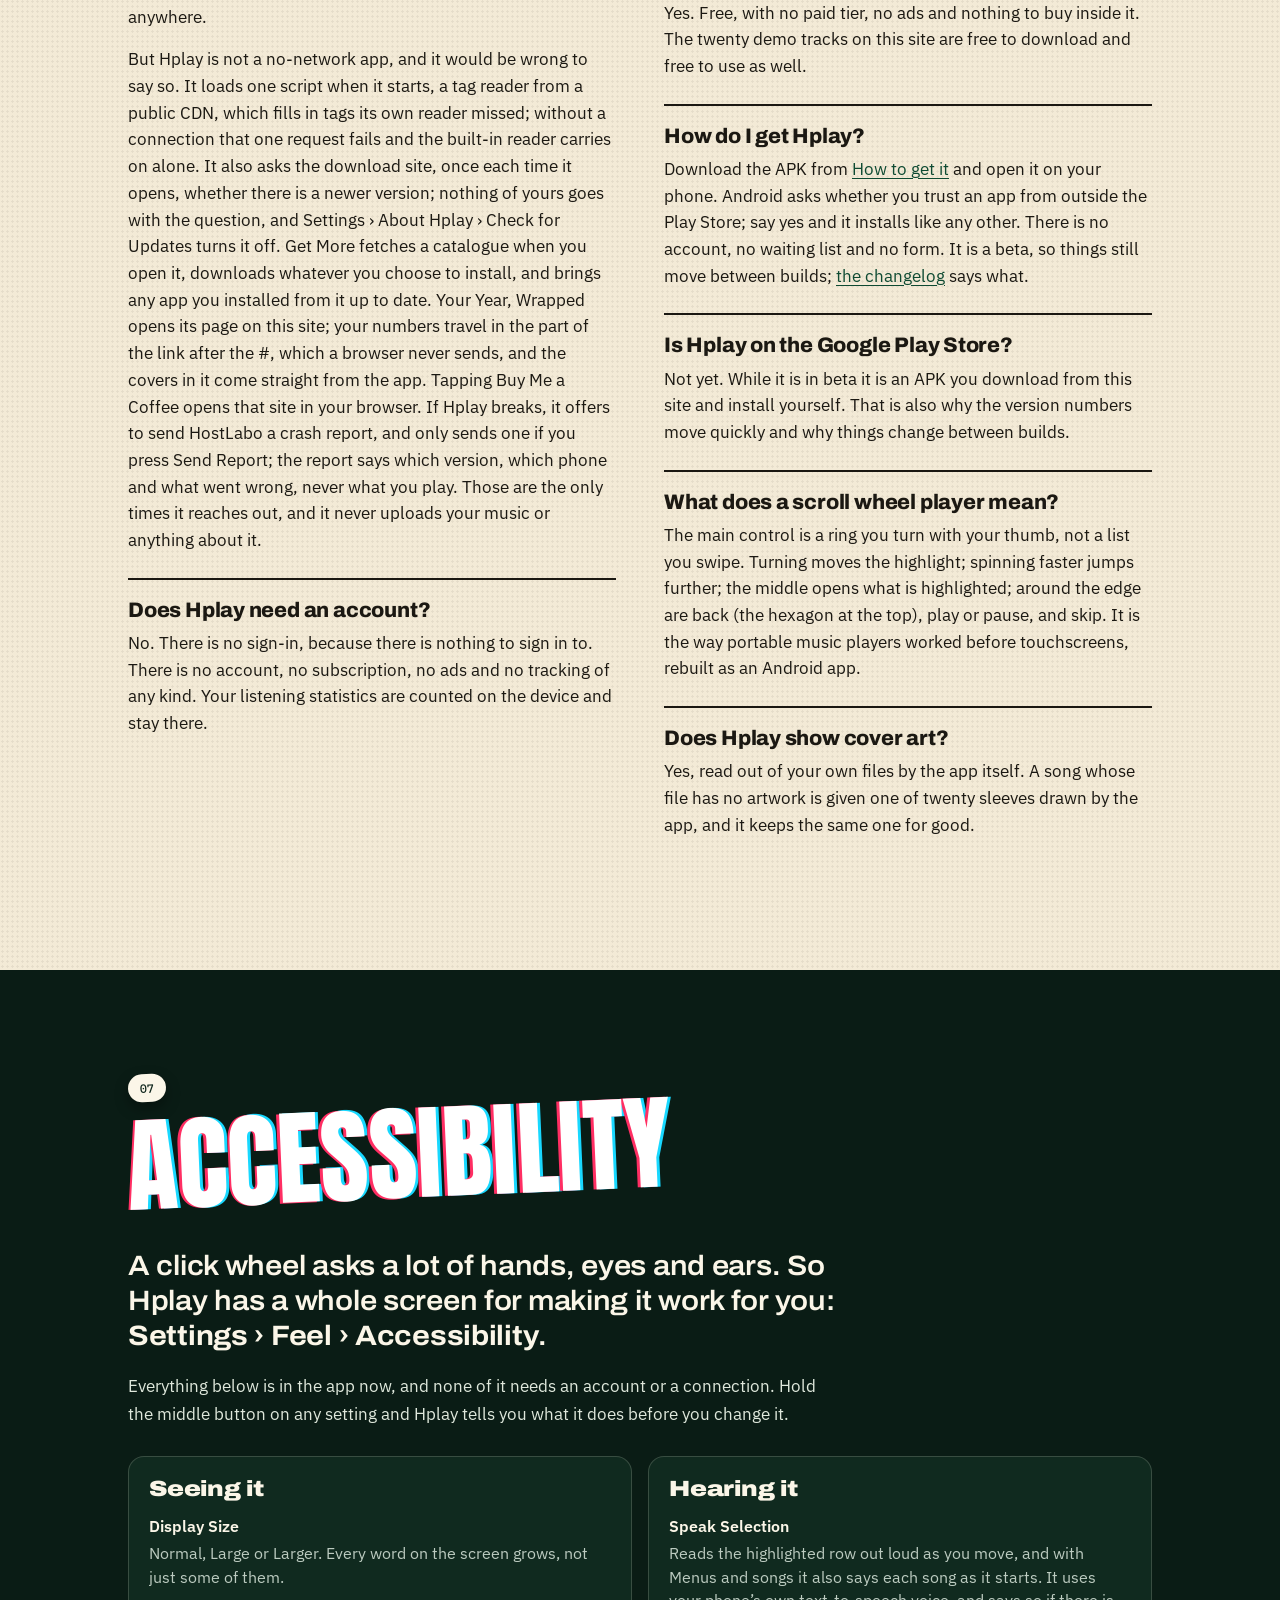
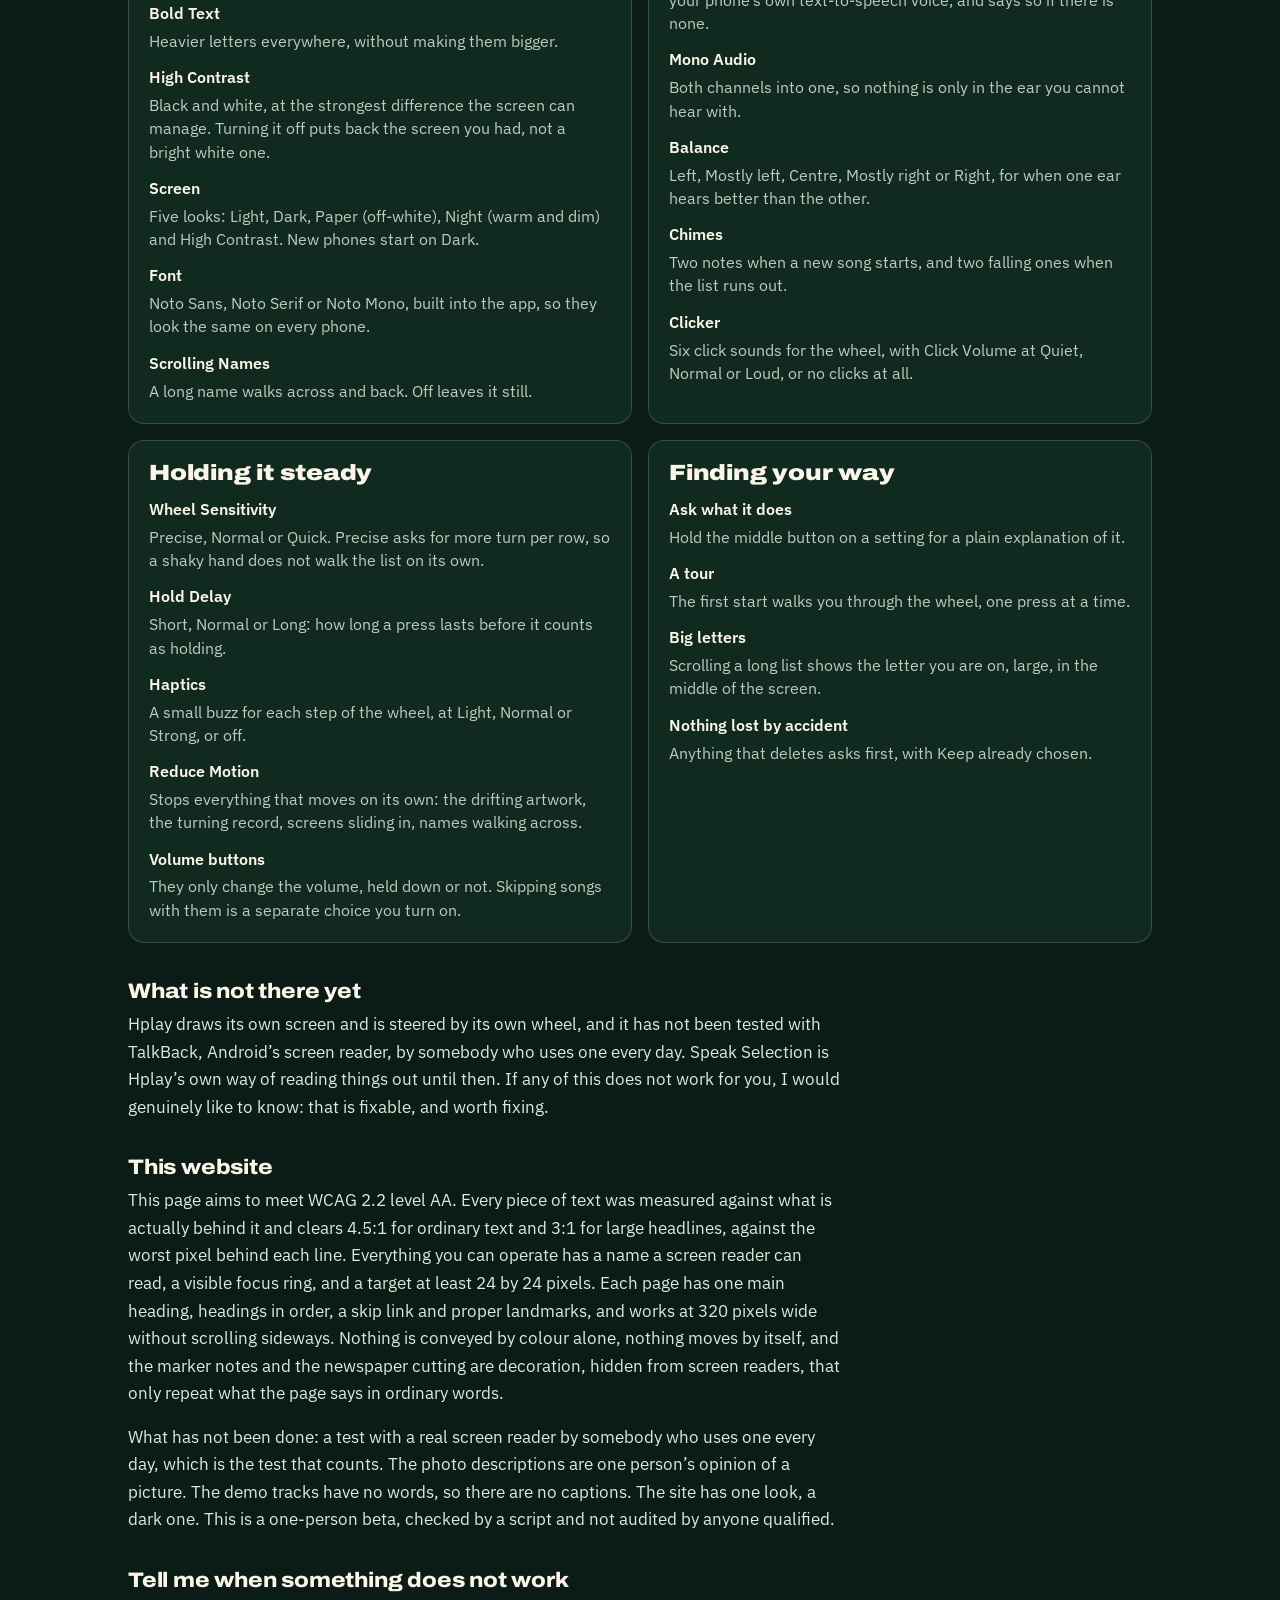
==== commit a53a5dfa: "Keep Eli: v45 was the first beta, v46 is the small one Co-Authored-By: Claude Opus 5.5 <noreply@anth" ====
--- a/index.html
+++ b/index.html
@@ -147,7 +147,7 @@
           "name": "Is the beta safe to install?",
           "acceptedAnswer": {
             "@type": "Answer",
-            "text": "v46 is the first beta. Most of it works: playing music, the library, playlists, the lock screen and the notification are what get used every day. Some of it will not work on your phone, because it has been tried on a few phones and not on hundreds. It only reads your music, it never changes or deletes your files, and it can be uninstalled like any other app. When something goes wrong, the feedback form or an email to hostlabosupport@gmail.com is how it gets fixed."
+            "text": "Hplay has been in beta since v45. Most of it works: playing music, the library, playlists, the lock screen and the notification are what get used every day. Some of it will not work on your phone, because it has been tried on a few phones and not on hundreds. It only reads your music, it never changes or deletes your files, and it can be uninstalled like any other app. When something goes wrong, the feedback form or an email to hostlabosupport@gmail.com is how it gets fixed."
           }
         },
         {
@@ -259,7 +259,7 @@
   <main id="main">
   <div class="hero-grid">
     <div class="hero-in">
-      <span class="sticker"><span id="verNow">v46.0.0 &ldquo;Kleiner&rdquo;</span> &middot; the first beta</span>
+      <span class="sticker"><span id="verNow">v46.0.0 &ldquo;Kleiner&rdquo;</span> &middot; beta</span>
       <h1 class="head"><span class="brand">Hplay</span>Your music.<br>On a wheel.</h1>
       <p class="dek">An Android music player with a click wheel, for the songs you already own. No account, no cloud, no ads. Download it and it is yours.</p>
       <a class="get" href="https://hplay.hosttost.workers.dev/hplay-latest.apk"><svg viewBox="0 0 24 24" fill="none" stroke="currentColor" stroke-width="2.4" stroke-linecap="round" stroke-linejoin="round" aria-hidden="true"><path d="M12 3v12"/><path d="M6.5 11.5 12 17l5.5-5.5"/><path d="M4 20h16"/></svg>
@@ -295,7 +295,7 @@
       <div class="split">
         <div>
           <div class="sec"><span class="sticker ">The news</span><h2 class="head">Hplay is in beta</h2></div>
-          <p class="lede">v46 &ldquo;Kleiner&rdquo; is the first beta. After forty-four rounds of alpha, Hplay is ready for people who were not there while it was built.</p>
+          <p class="lede">v45 &ldquo;Eli&rdquo; was the first beta: after forty-four rounds of alpha, Hplay is ready for people who were not there while it was built. v46 &ldquo;Kleiner&rdquo; is the same app at a quarter of the size.</p>
           <div class="prose">
             <p>Beta means it is good enough to use every day and not yet finished. Here is what that comes to if you are deciding whether to install it.</p>
           </div>
@@ -327,7 +327,7 @@
         </div>
       </div>
 
-      <h3 style="margin-top:52px">New in v46</h3>
+      <h3 style="margin-top:52px">New in the beta</h3>
       <div class="duo">
         <figure class="tcard">
           <span class="tape" aria-hidden="true"></span>
@@ -819,7 +819,7 @@
       </div>
       <div class="qa">
         <h3>Is the beta safe to install?</h3>
-        <p>v46 is the first beta. Most of it works: playing music, the library, playlists, the lock screen and the notification are what get used every day. Some of it will not work on your phone, because it has been tried on a few phones and not on hundreds. It only reads your music, it never changes or deletes your files, and it can be uninstalled like any other app. When something goes wrong, <a href="feedback.html">the feedback form</a> or an email to <a href="mailto:hostlabosupport@gmail.com">hostlabosupport@gmail.com</a> is how it gets fixed.</p>
+        <p>Hplay has been in beta since v45. Most of it works: playing music, the library, playlists, the lock screen and the notification are what get used every day. Some of it will not work on your phone, because it has been tried on a few phones and not on hundreds. It only reads your music, it never changes or deletes your files, and it can be uninstalled like any other app. When something goes wrong, <a href="feedback.html">the feedback form</a> or an email to <a href="mailto:hostlabosupport@gmail.com">hostlabosupport@gmail.com</a> is how it gets fixed.</p>
       </div>
       <div class="qa">
         <h3>Does Hplay use the internet?</h3>
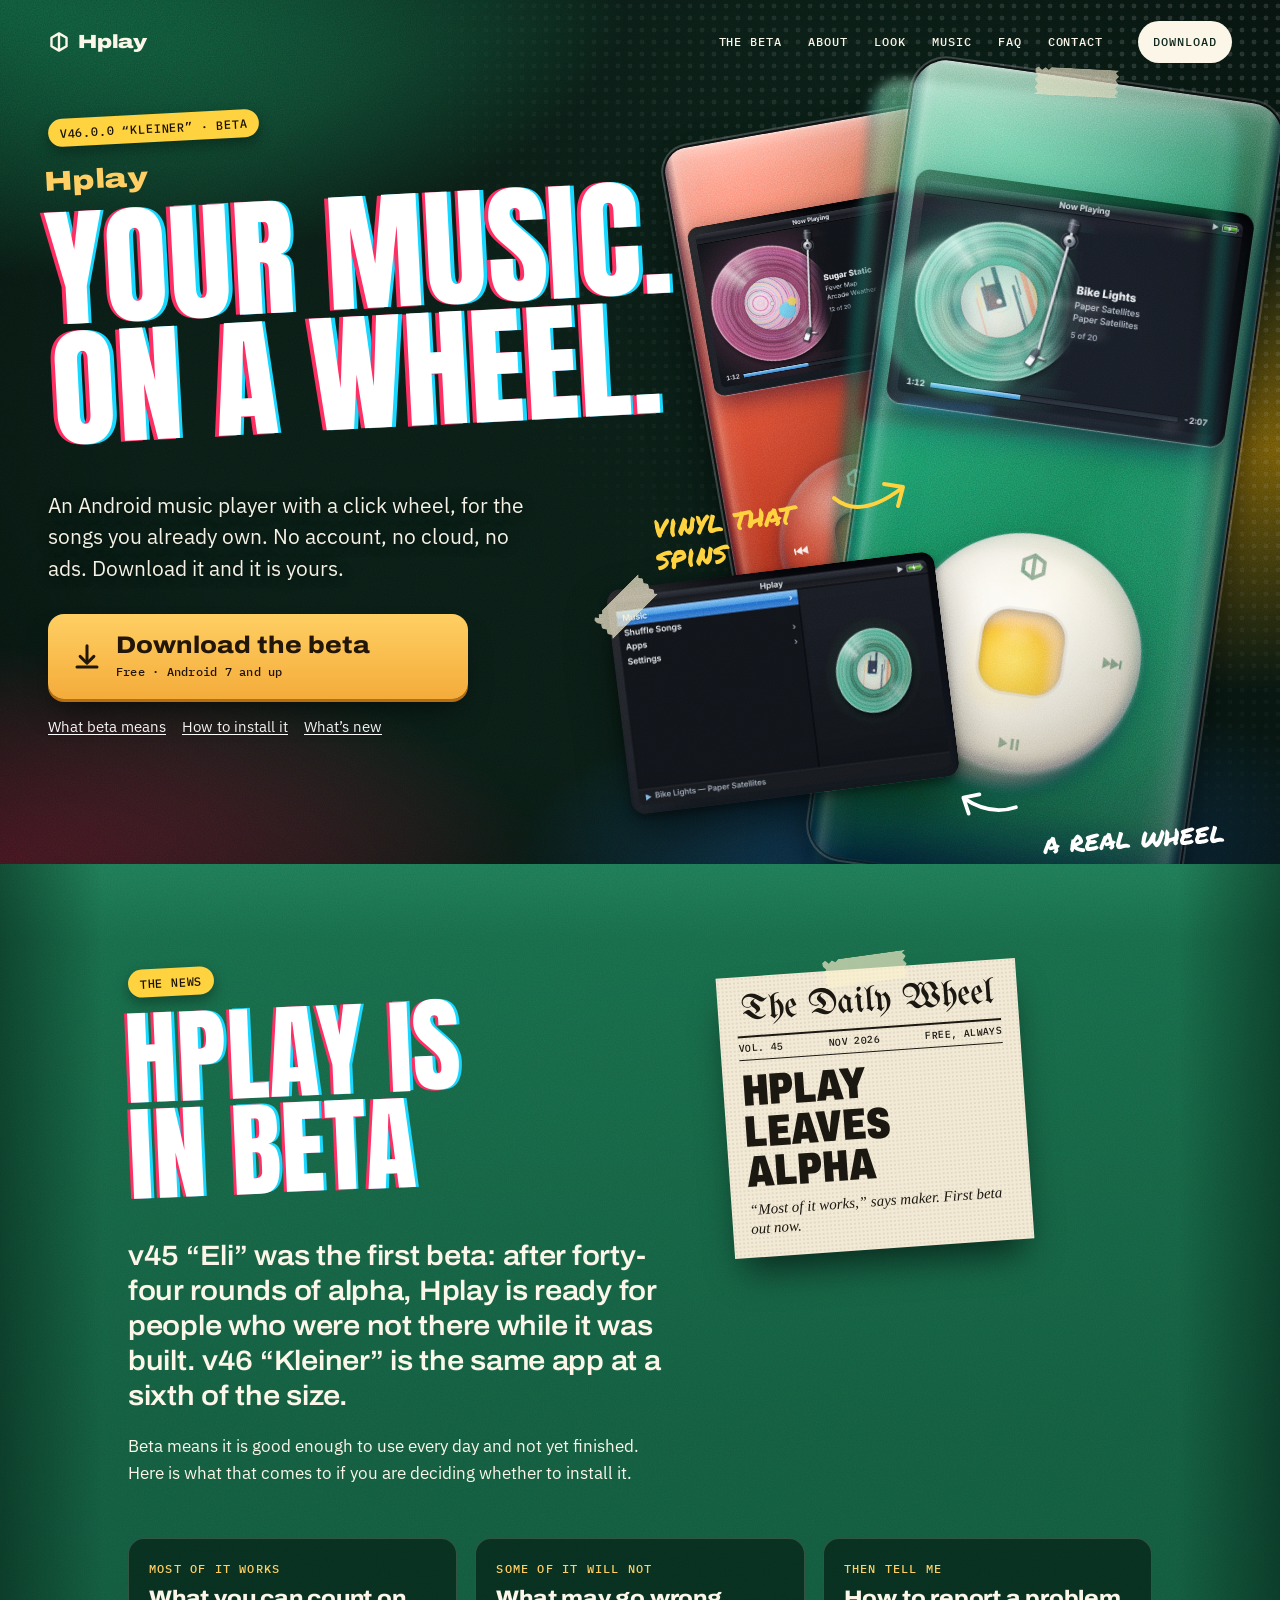
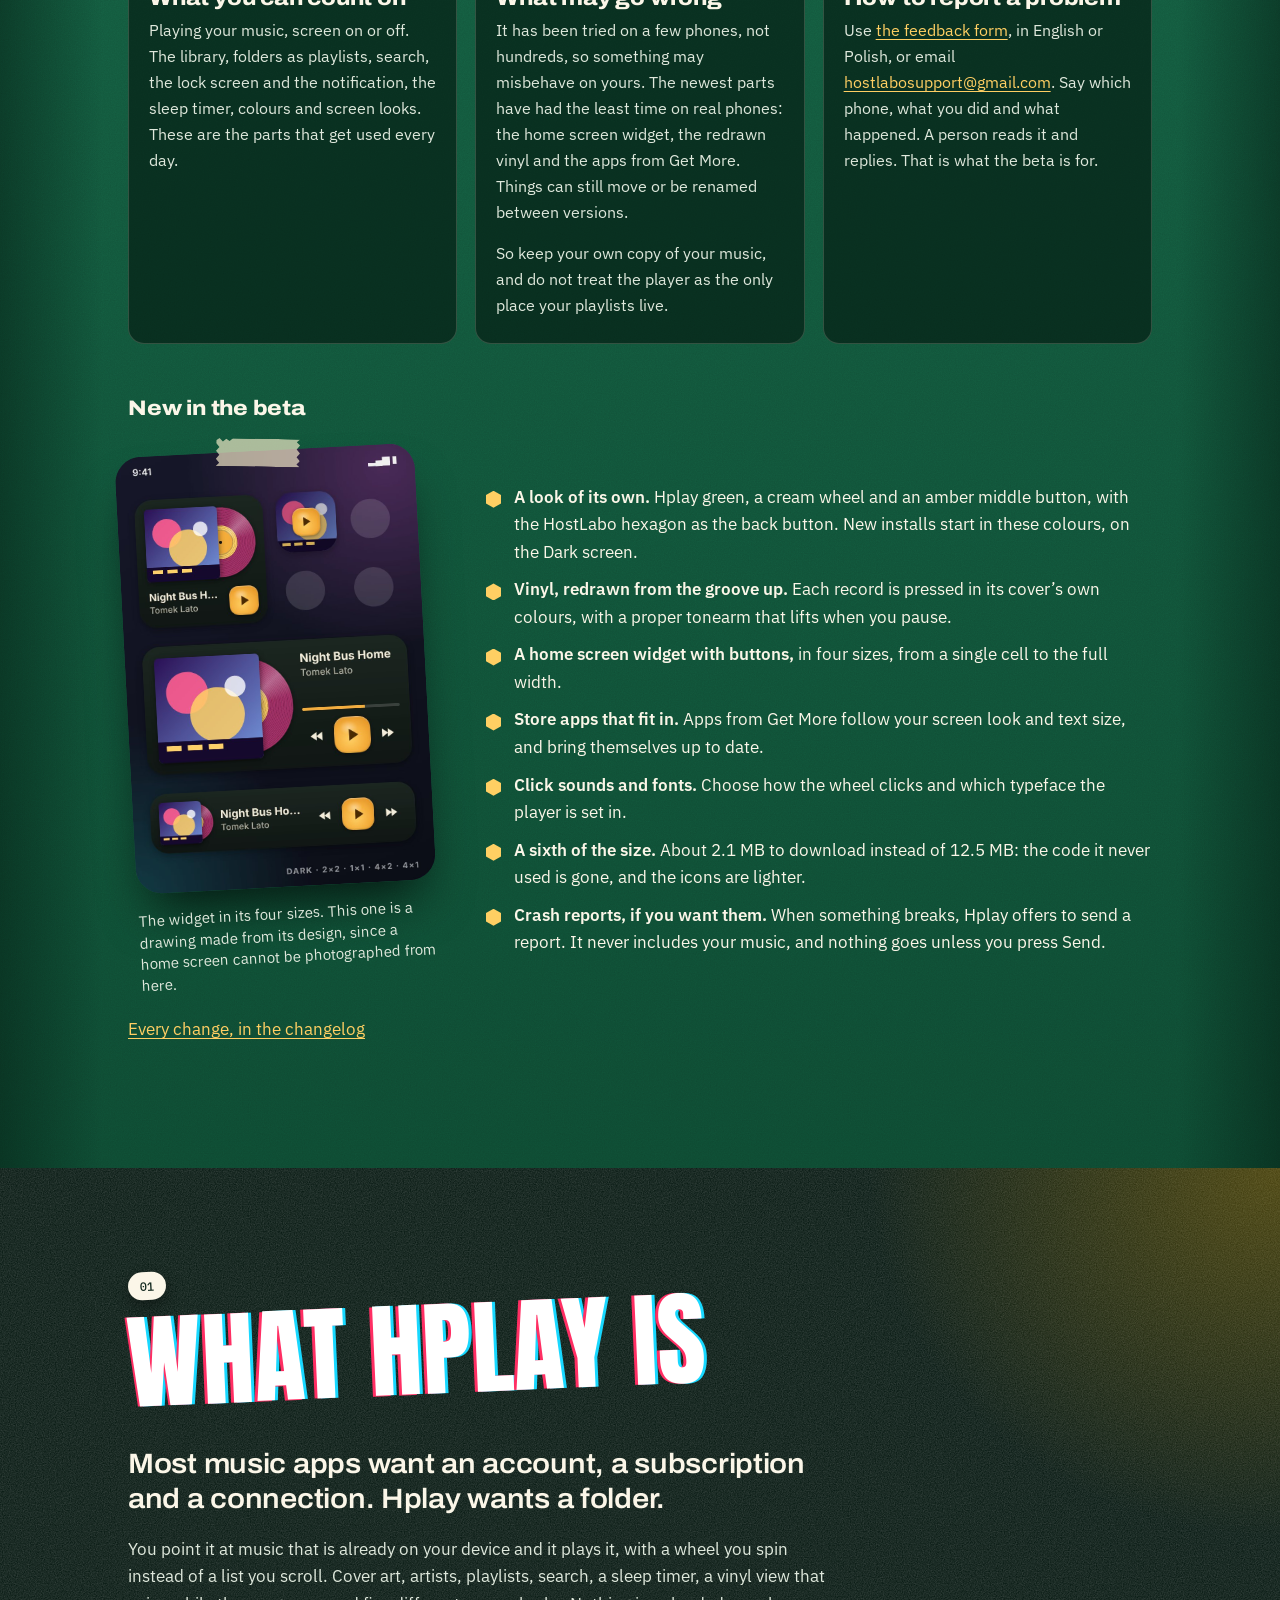
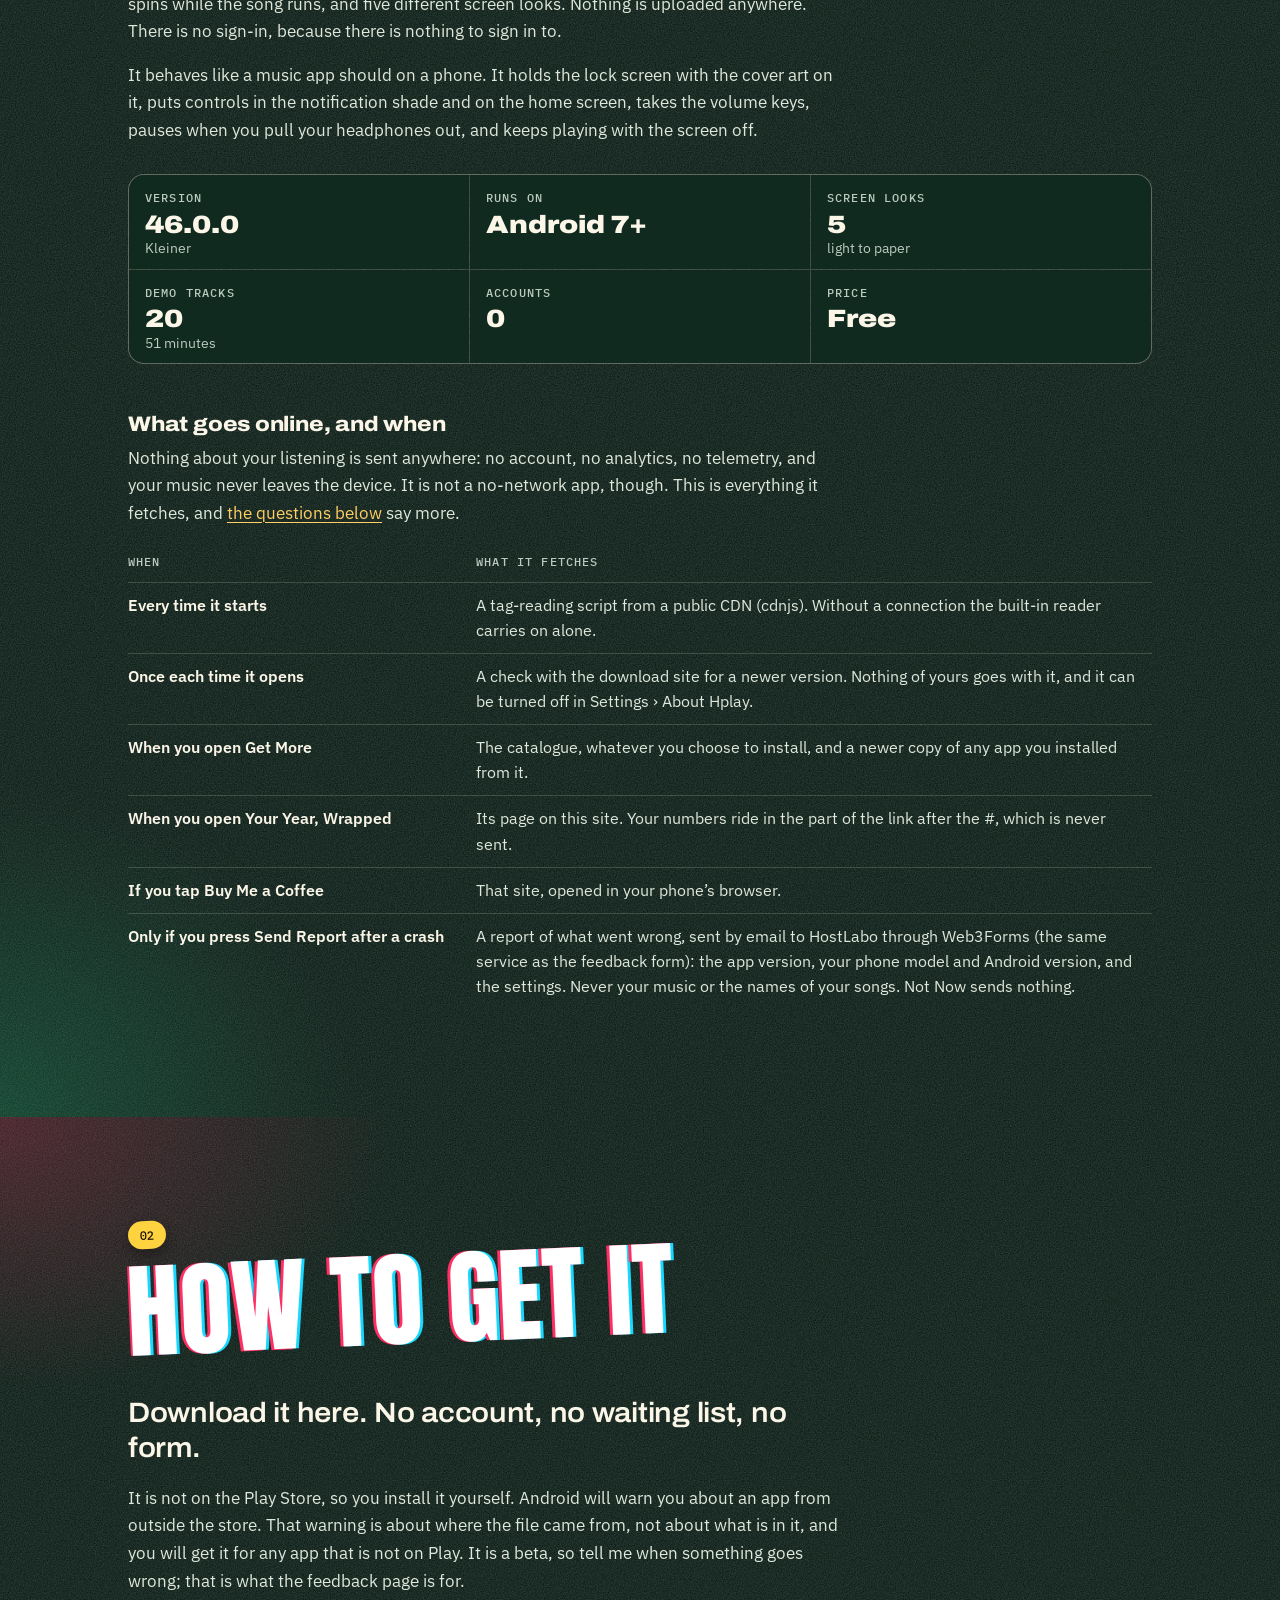
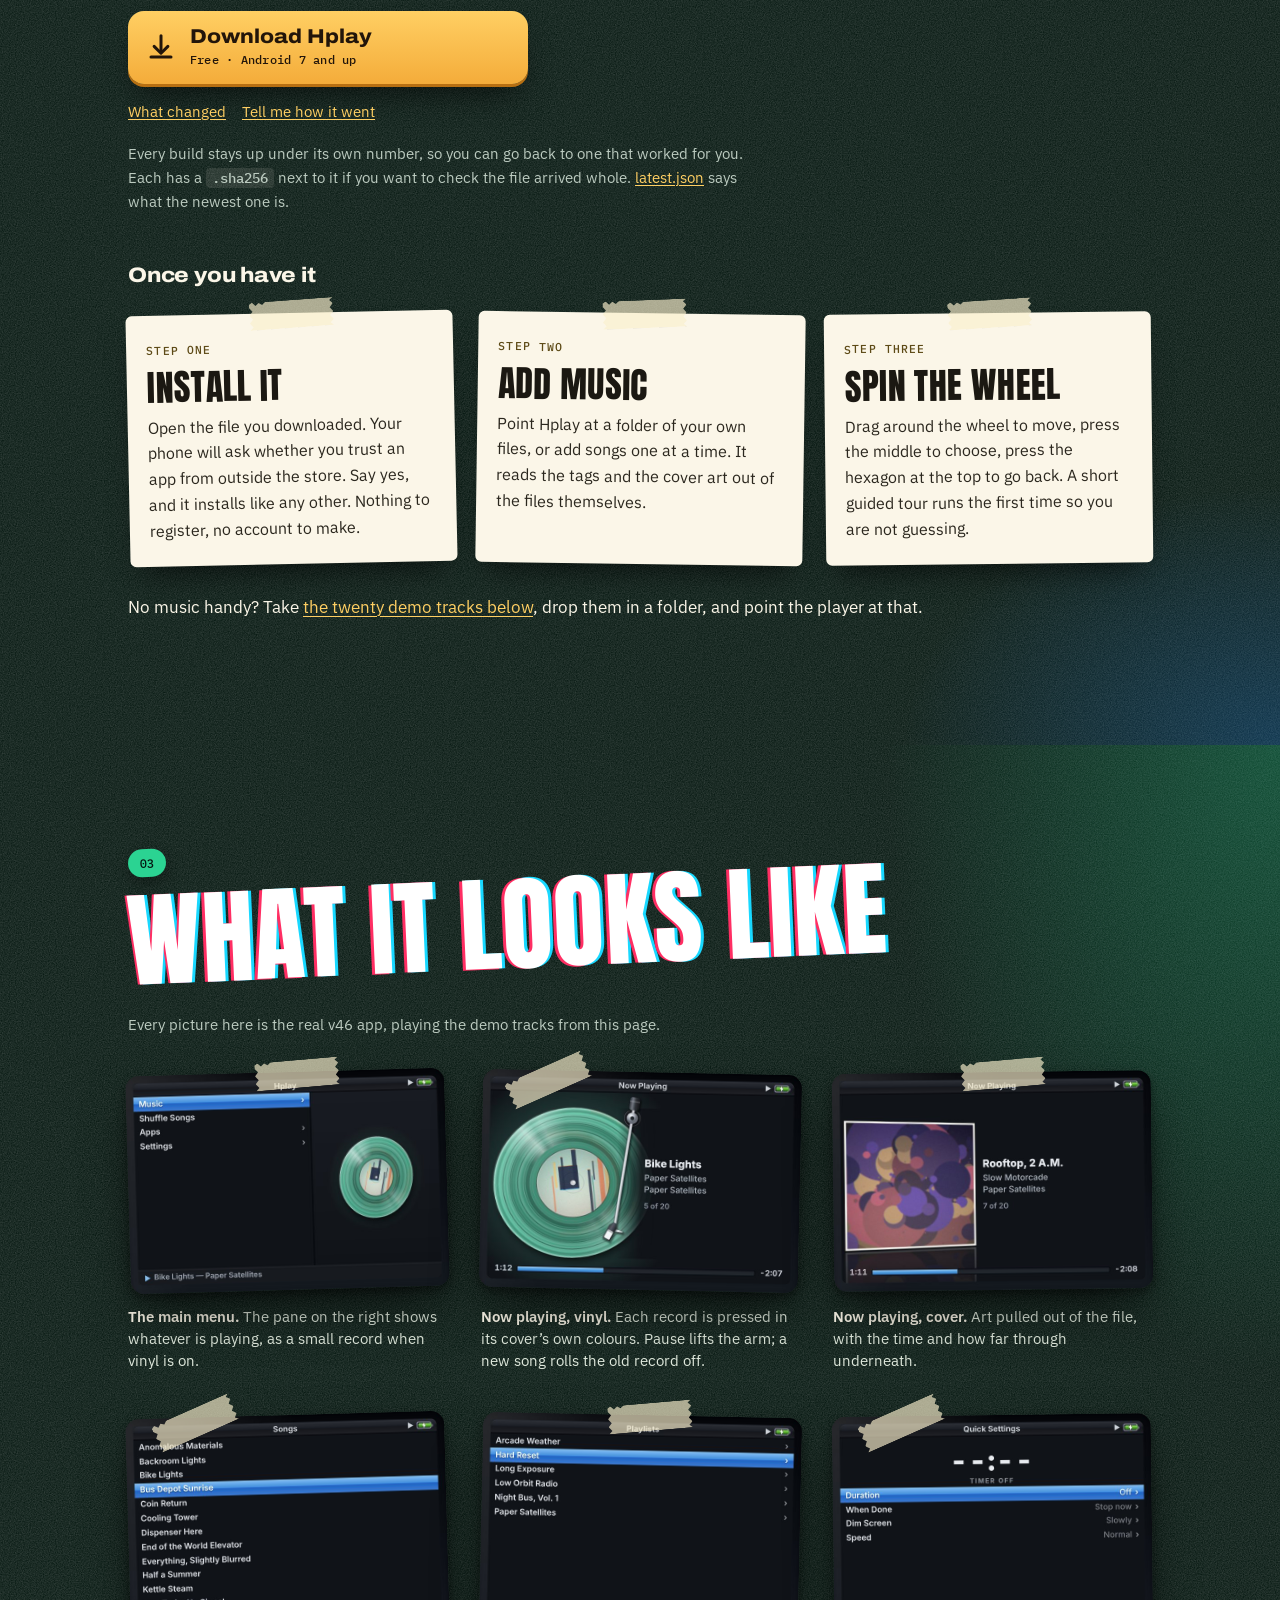
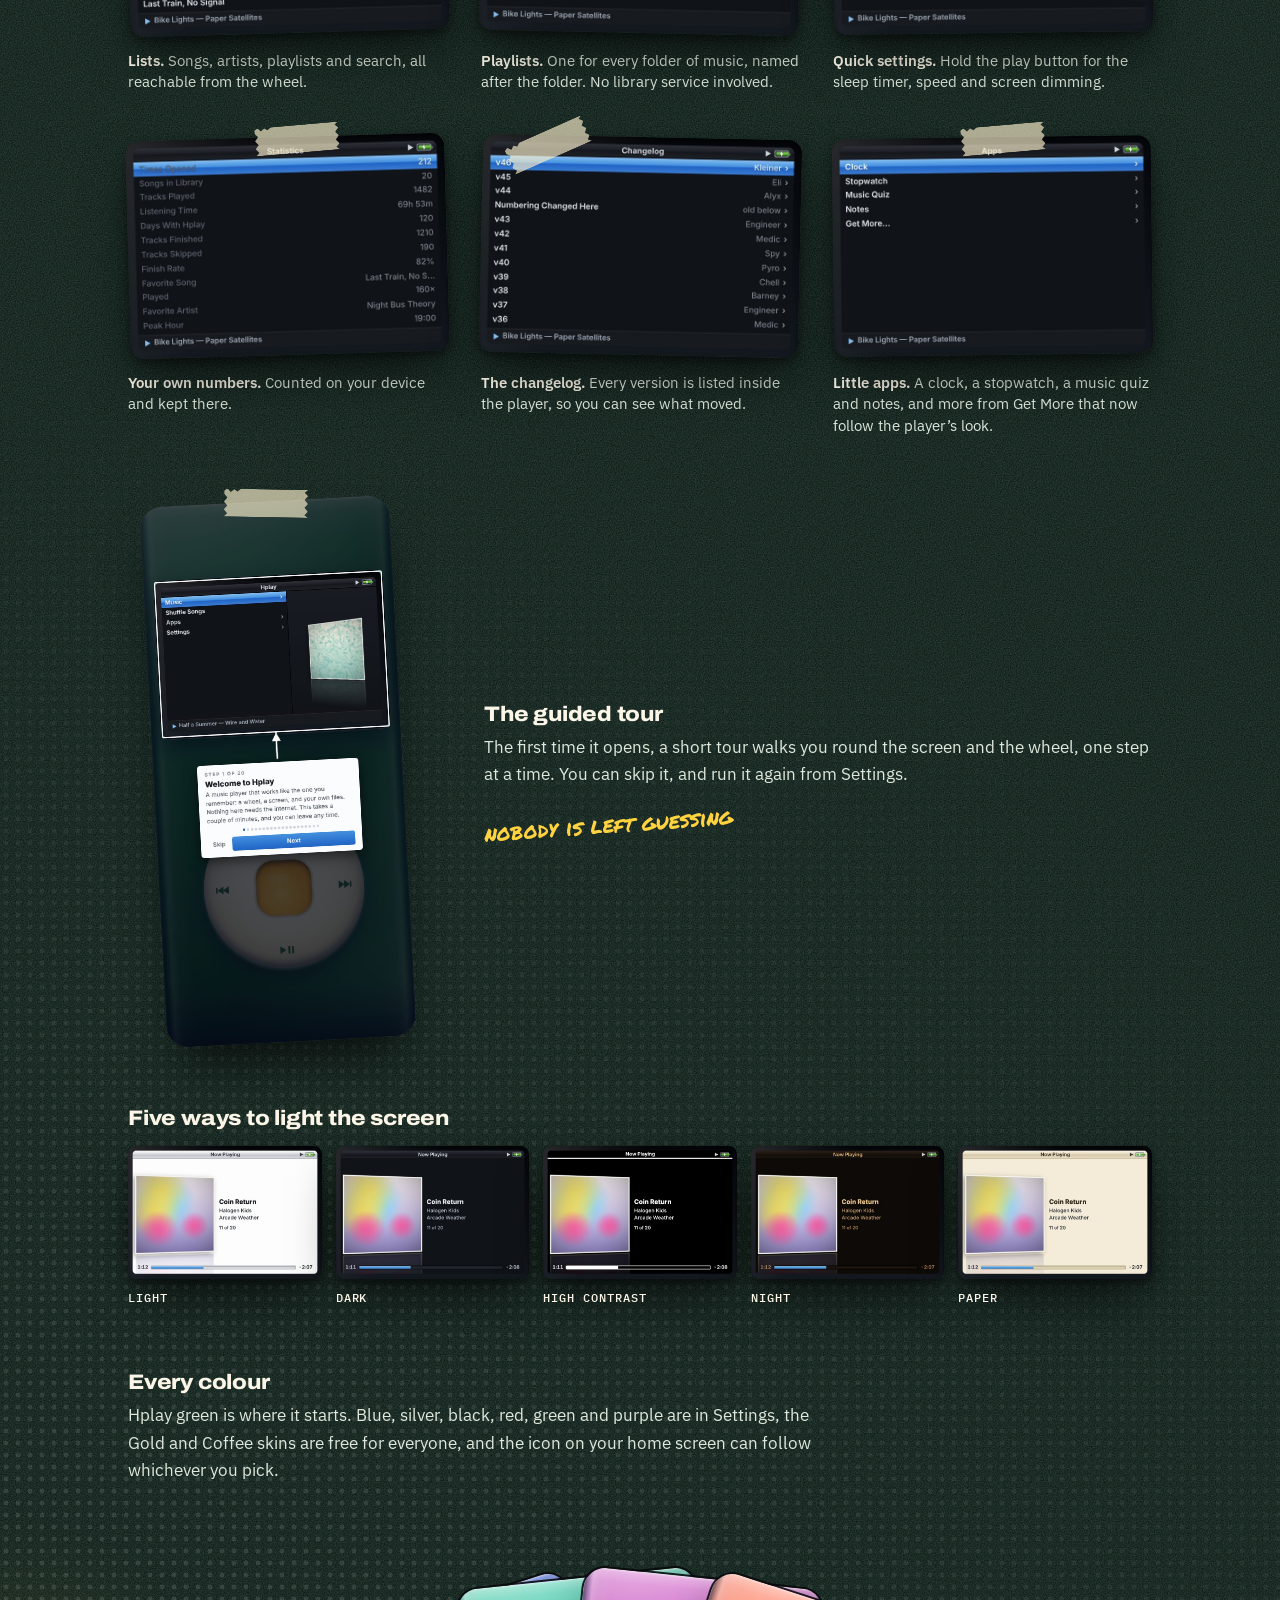
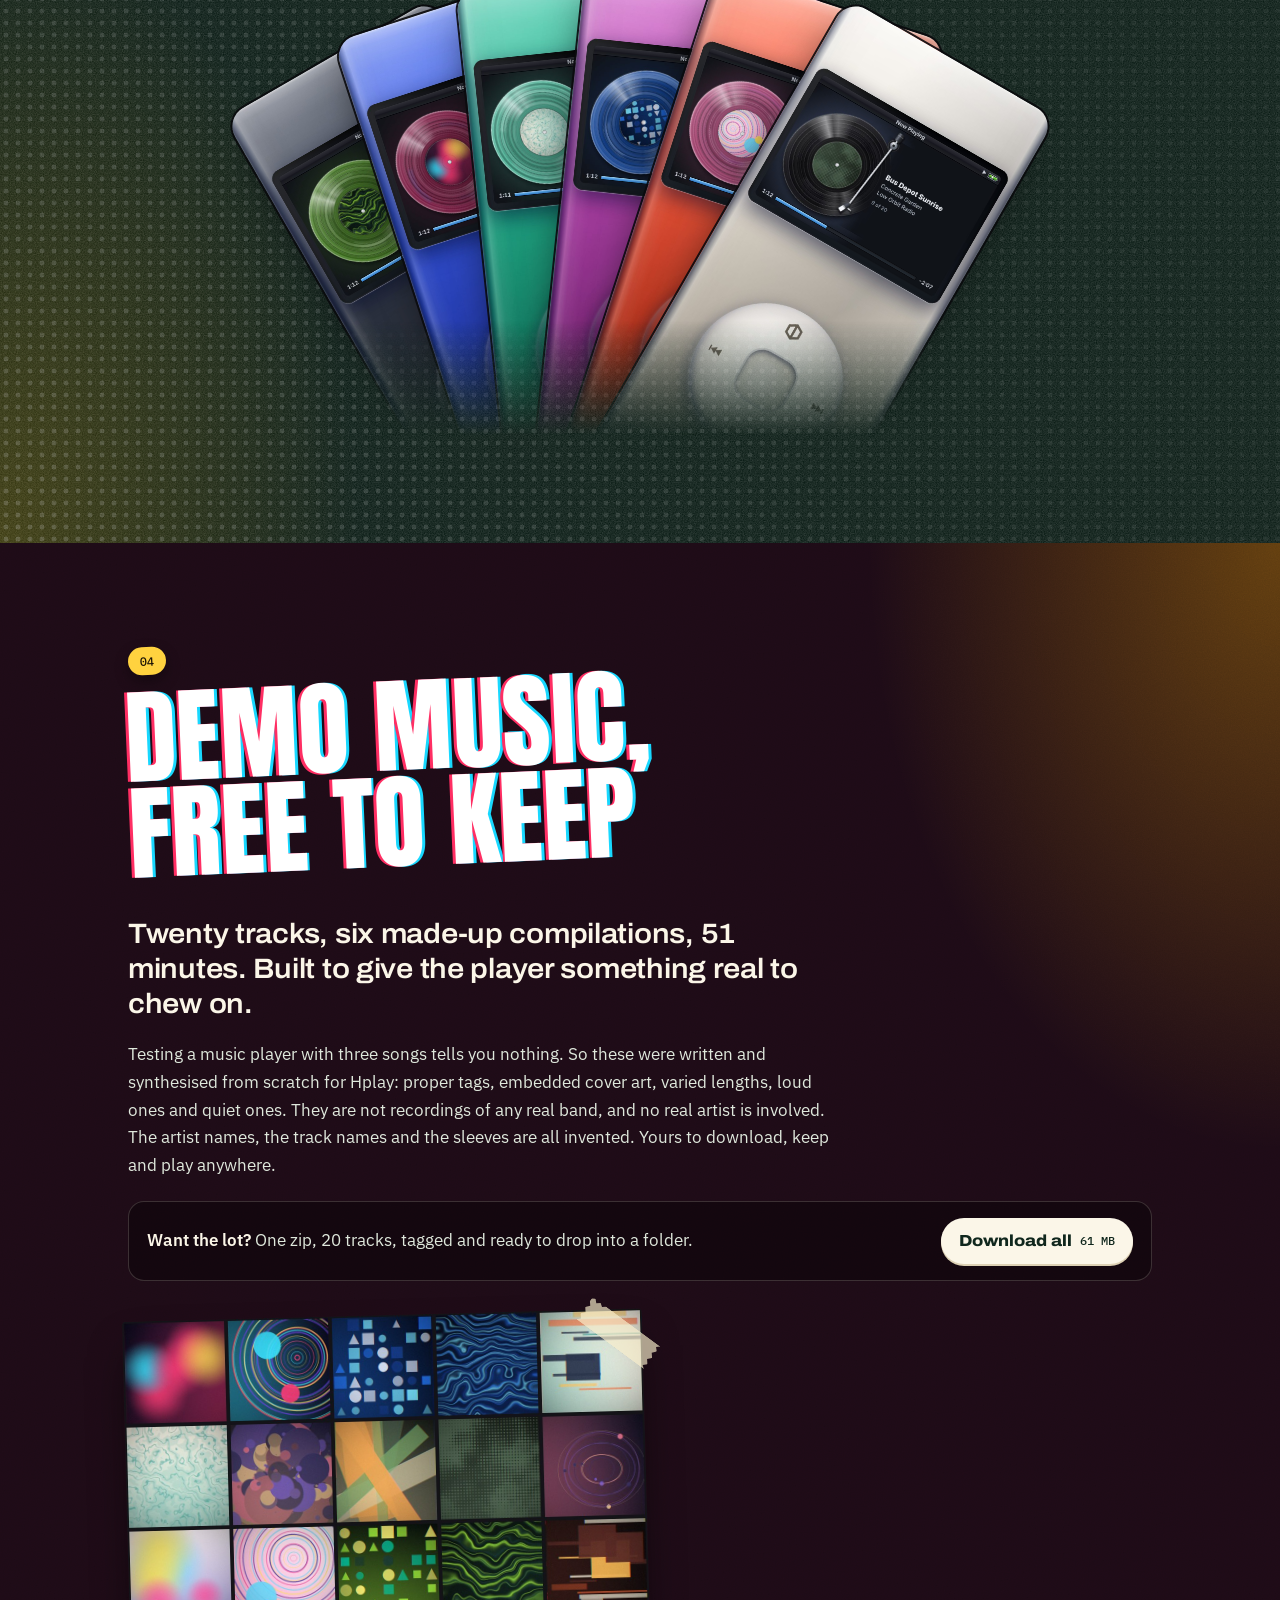
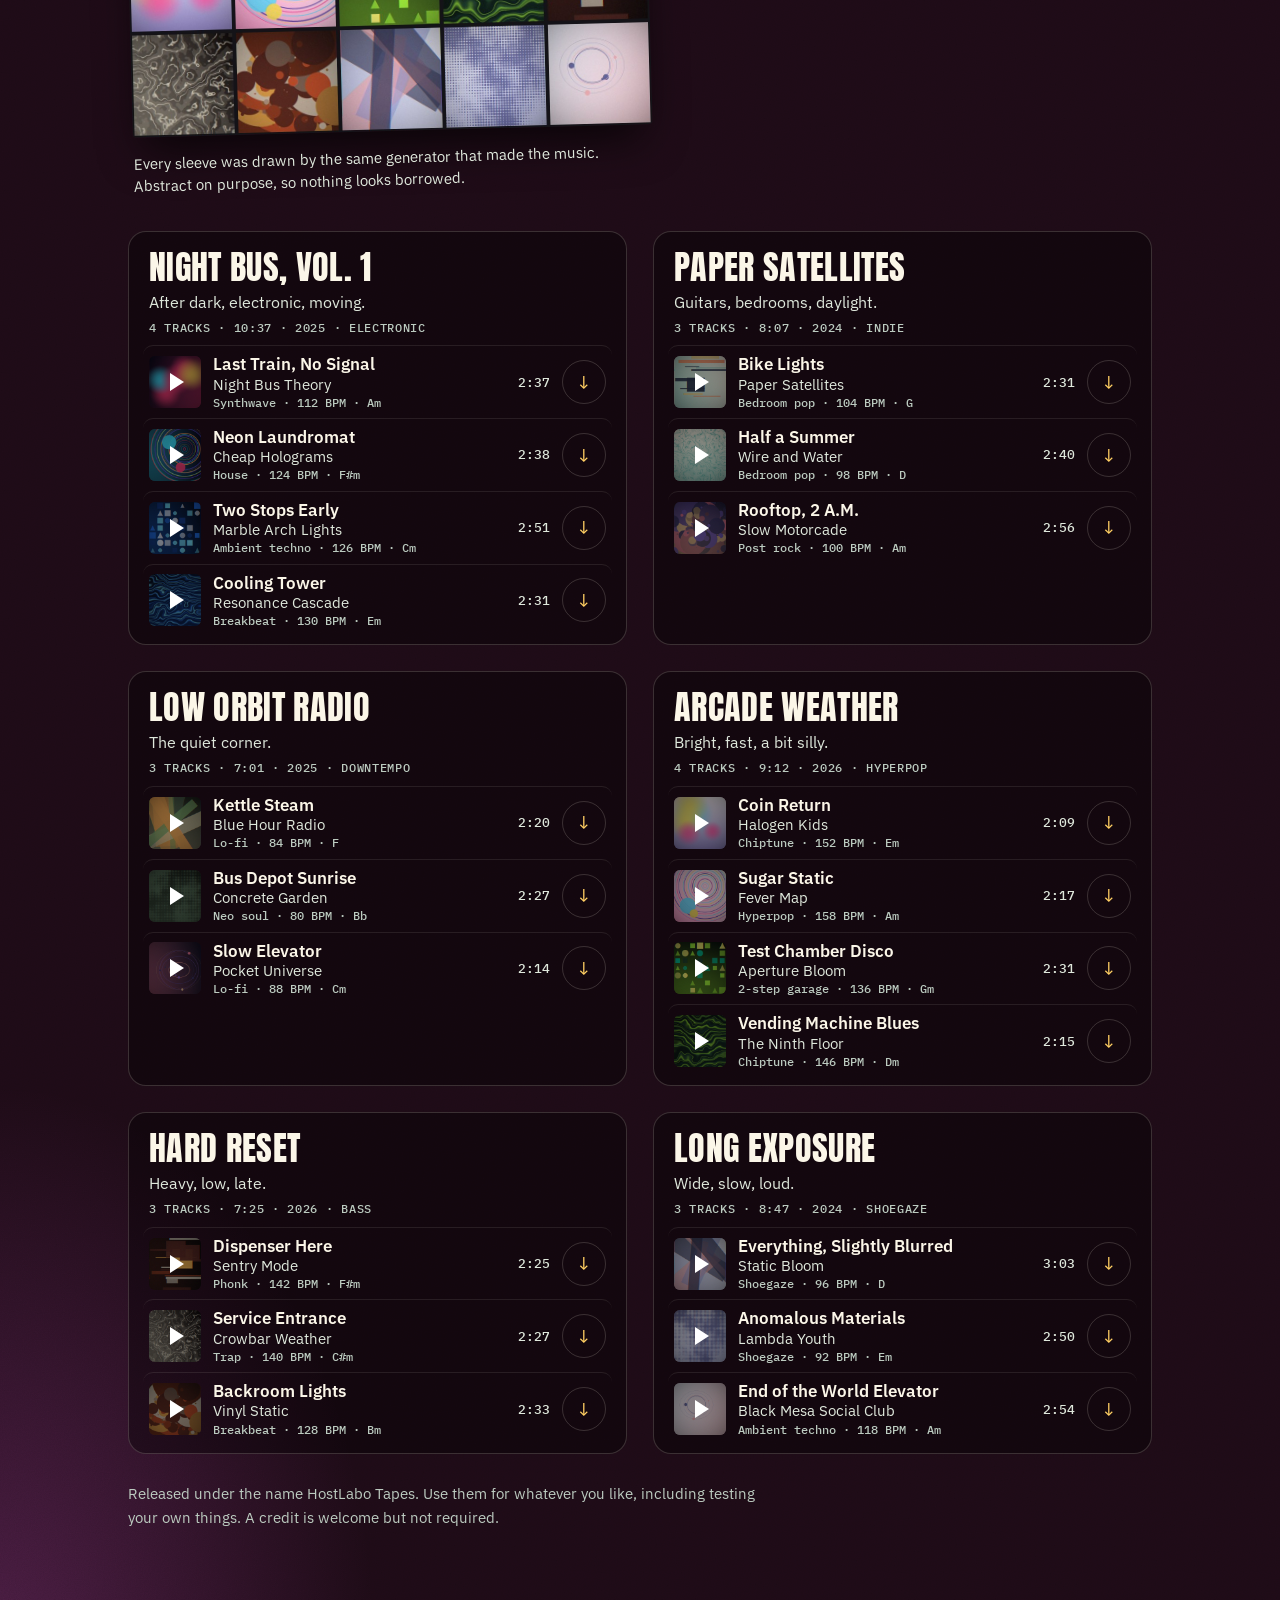
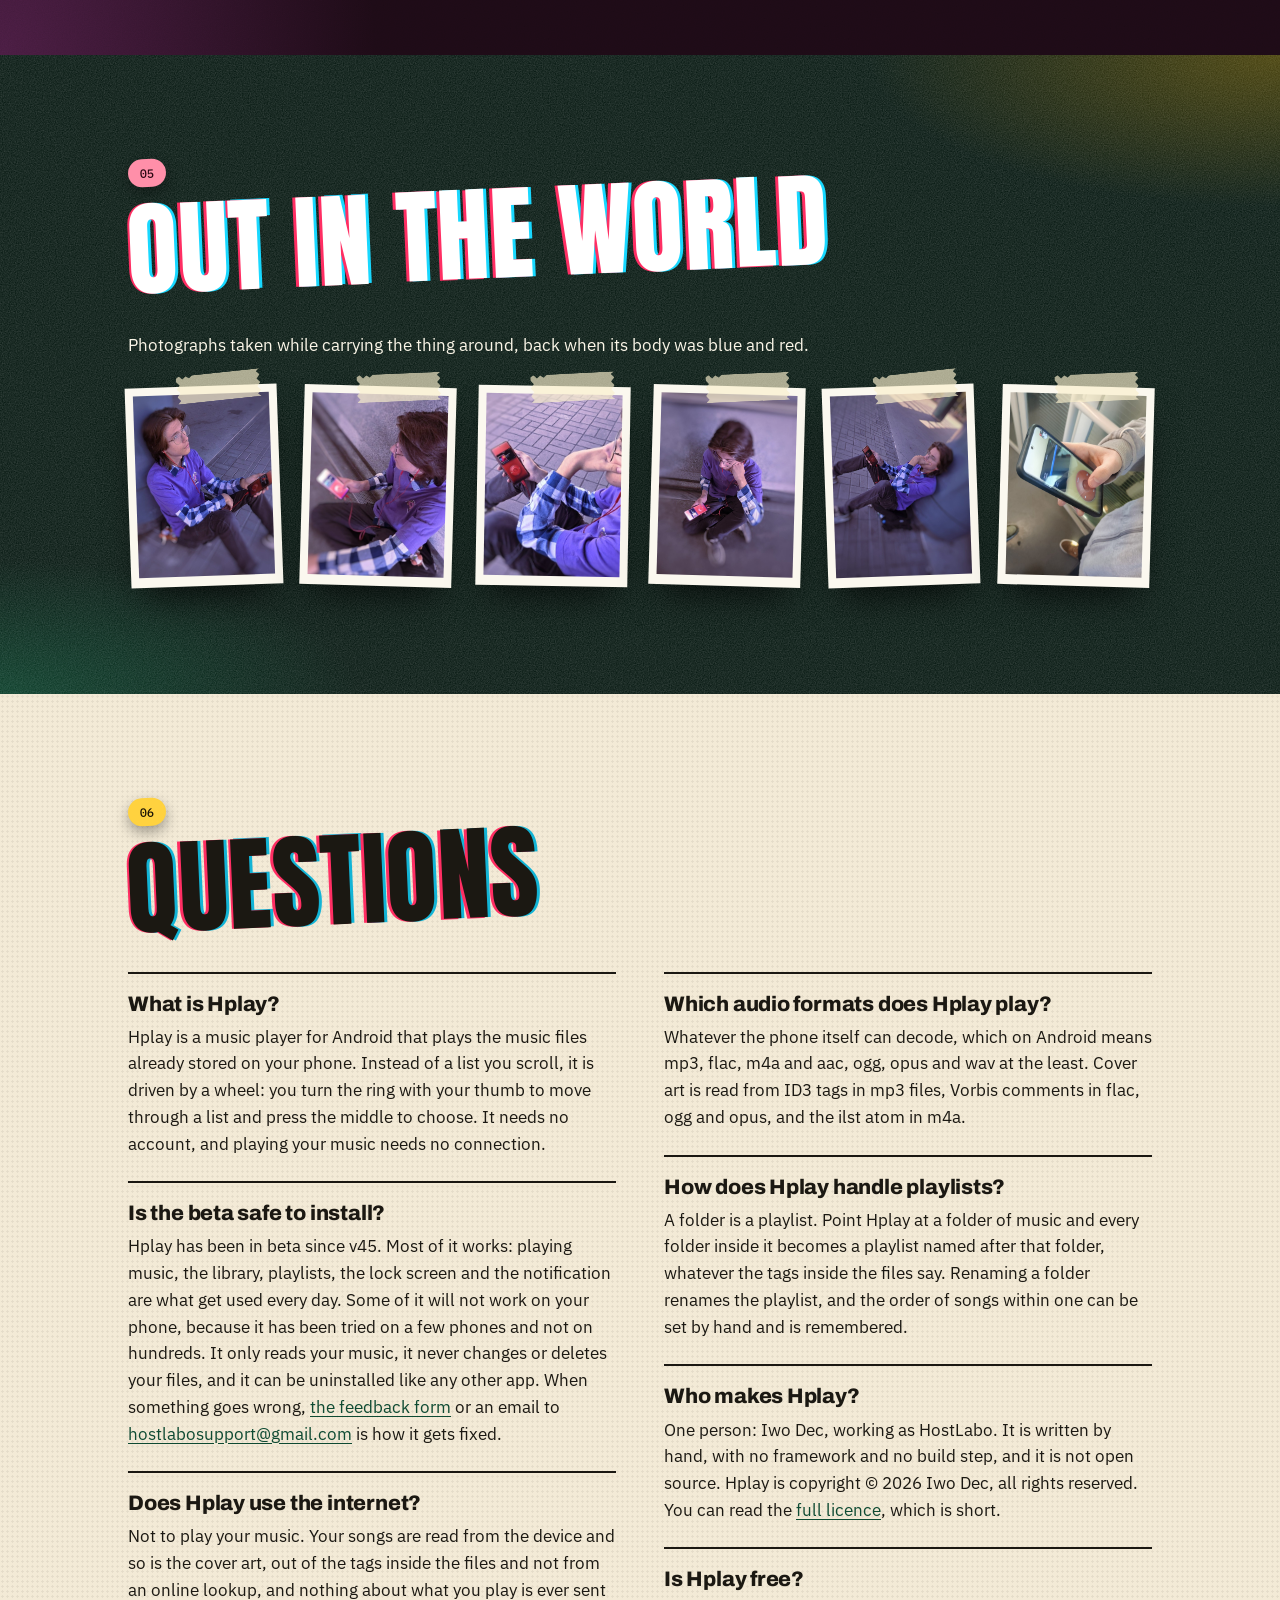
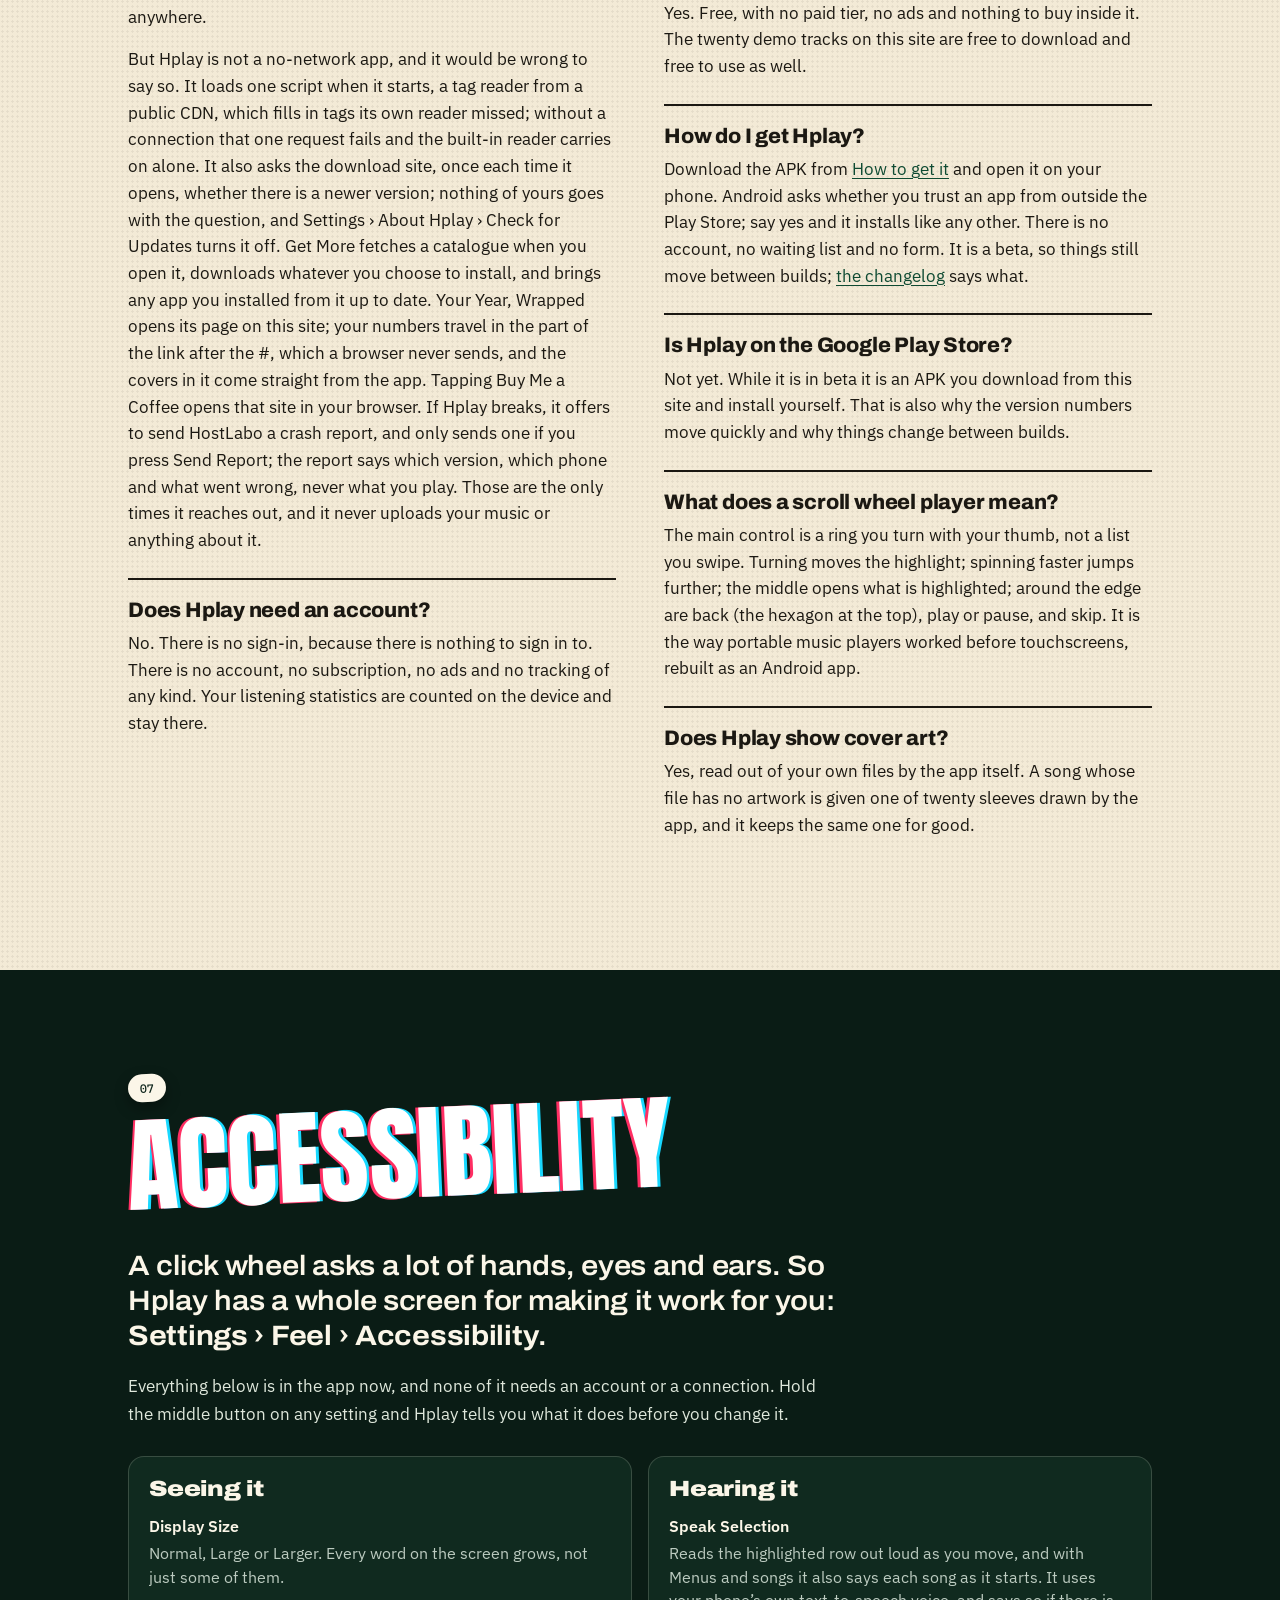
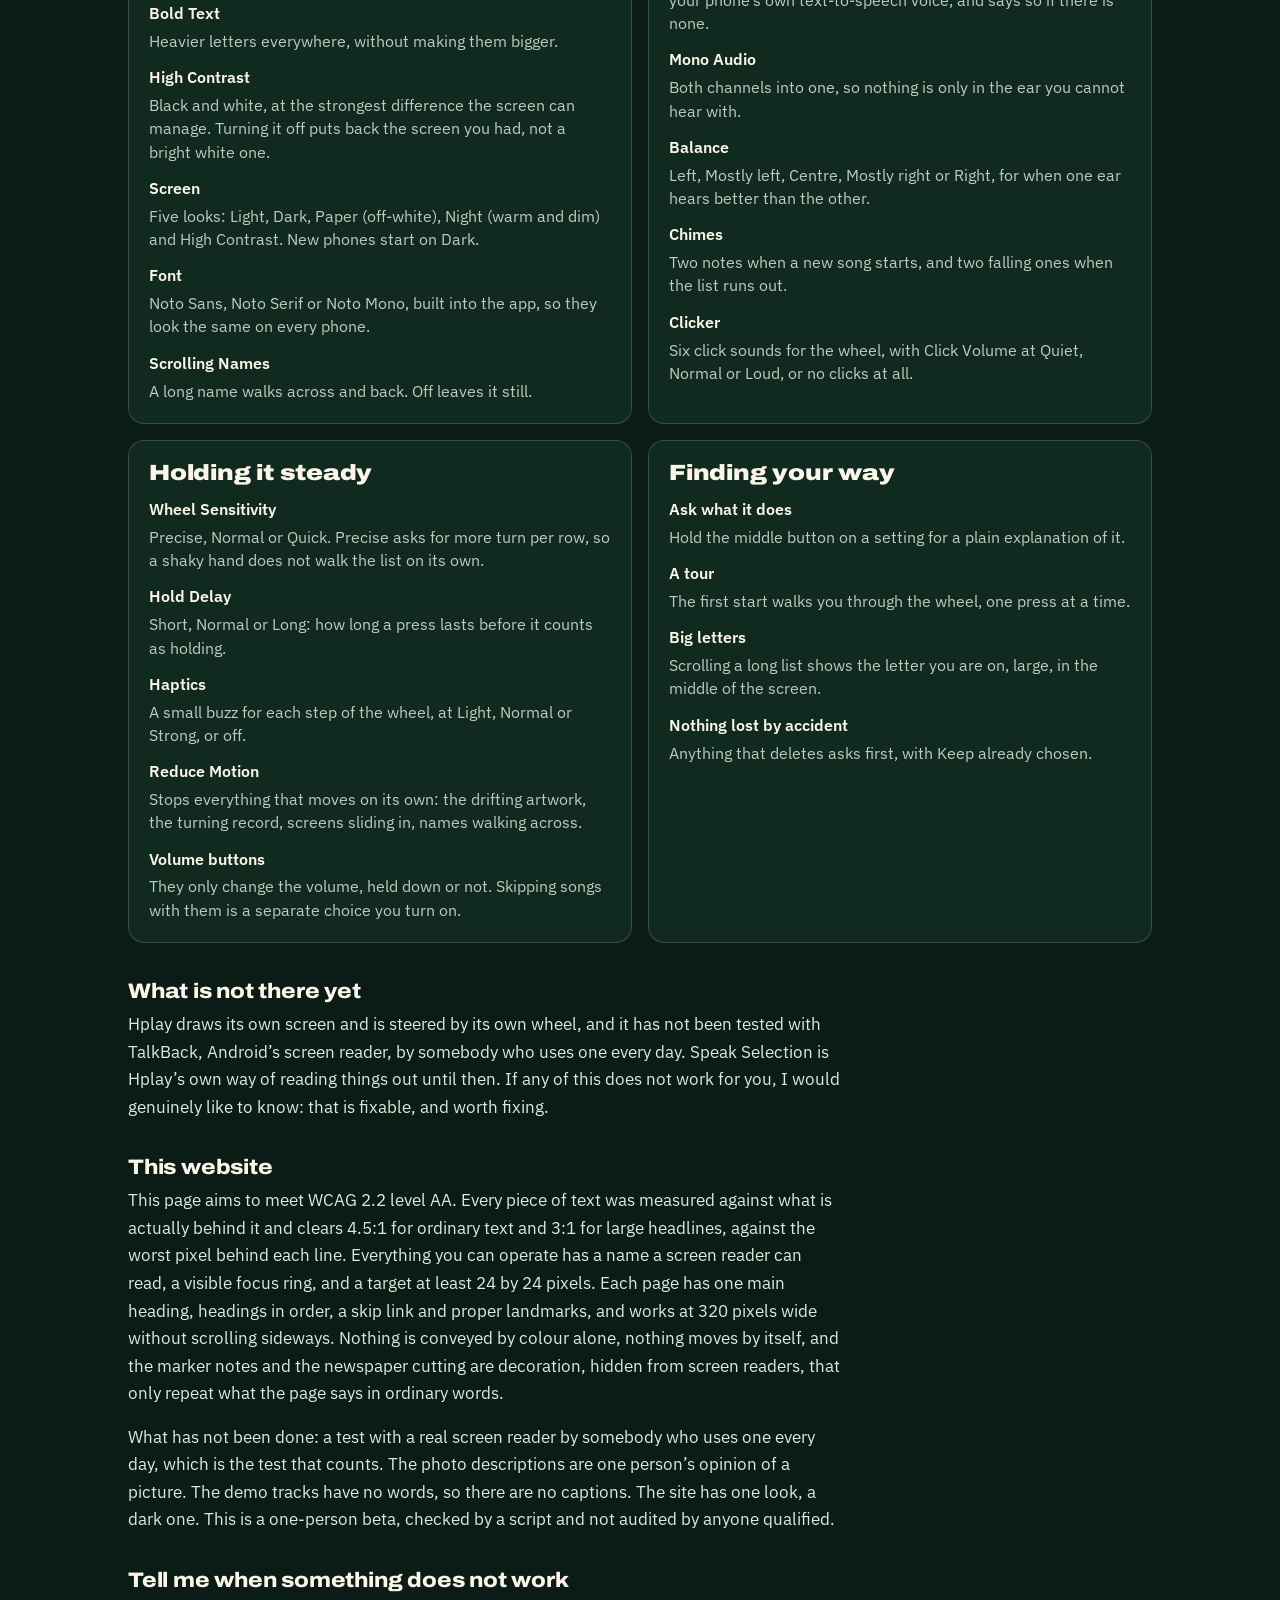
==== commit 31c1048e: "v46 is a sixth of the size: 2.1 MB Co-Authored-By: Claude Opus 5.5 <noreply@anthropic.com> Claude-Se" ====
--- a/index.html
+++ b/index.html
@@ -295,7 +295,7 @@
       <div class="split">
         <div>
           <div class="sec"><span class="sticker ">The news</span><h2 class="head">Hplay is in beta</h2></div>
-          <p class="lede">v45 &ldquo;Eli&rdquo; was the first beta: after forty-four rounds of alpha, Hplay is ready for people who were not there while it was built. v46 &ldquo;Kleiner&rdquo; is the same app at a quarter of the size.</p>
+          <p class="lede">v45 &ldquo;Eli&rdquo; was the first beta: after forty-four rounds of alpha, Hplay is ready for people who were not there while it was built. v46 &ldquo;Kleiner&rdquo; is the same app at a sixth of the size.</p>
           <div class="prose">
             <p>Beta means it is good enough to use every day and not yet finished. Here is what that comes to if you are deciding whether to install it.</p>
           </div>
@@ -340,7 +340,7 @@
           <li><b>A home screen widget with buttons,</b> in four sizes, from a single cell to the full width.</li>
           <li><b>Store apps that fit in.</b> Apps from Get More follow your screen look and text size, and bring themselves up to date.</li>
           <li><b>Click sounds and fonts.</b> Choose how the wheel clicks and which typeface the player is set in.</li>
-          <li><b>A quarter of the size.</b> About 3.5&nbsp;MB to download instead of 12.5&nbsp;MB: the code it never used is gone.</li>
+          <li><b>A sixth of the size.</b> About 2.1&nbsp;MB to download instead of 12.5&nbsp;MB: the code it never used is gone, and the icons are lighter.</li>
           <li><b>Crash reports, if you want them.</b> When something breaks, Hplay offers to send a report. It never includes your music, and nothing goes unless you press Send.</li>
         </ul>
       </div>
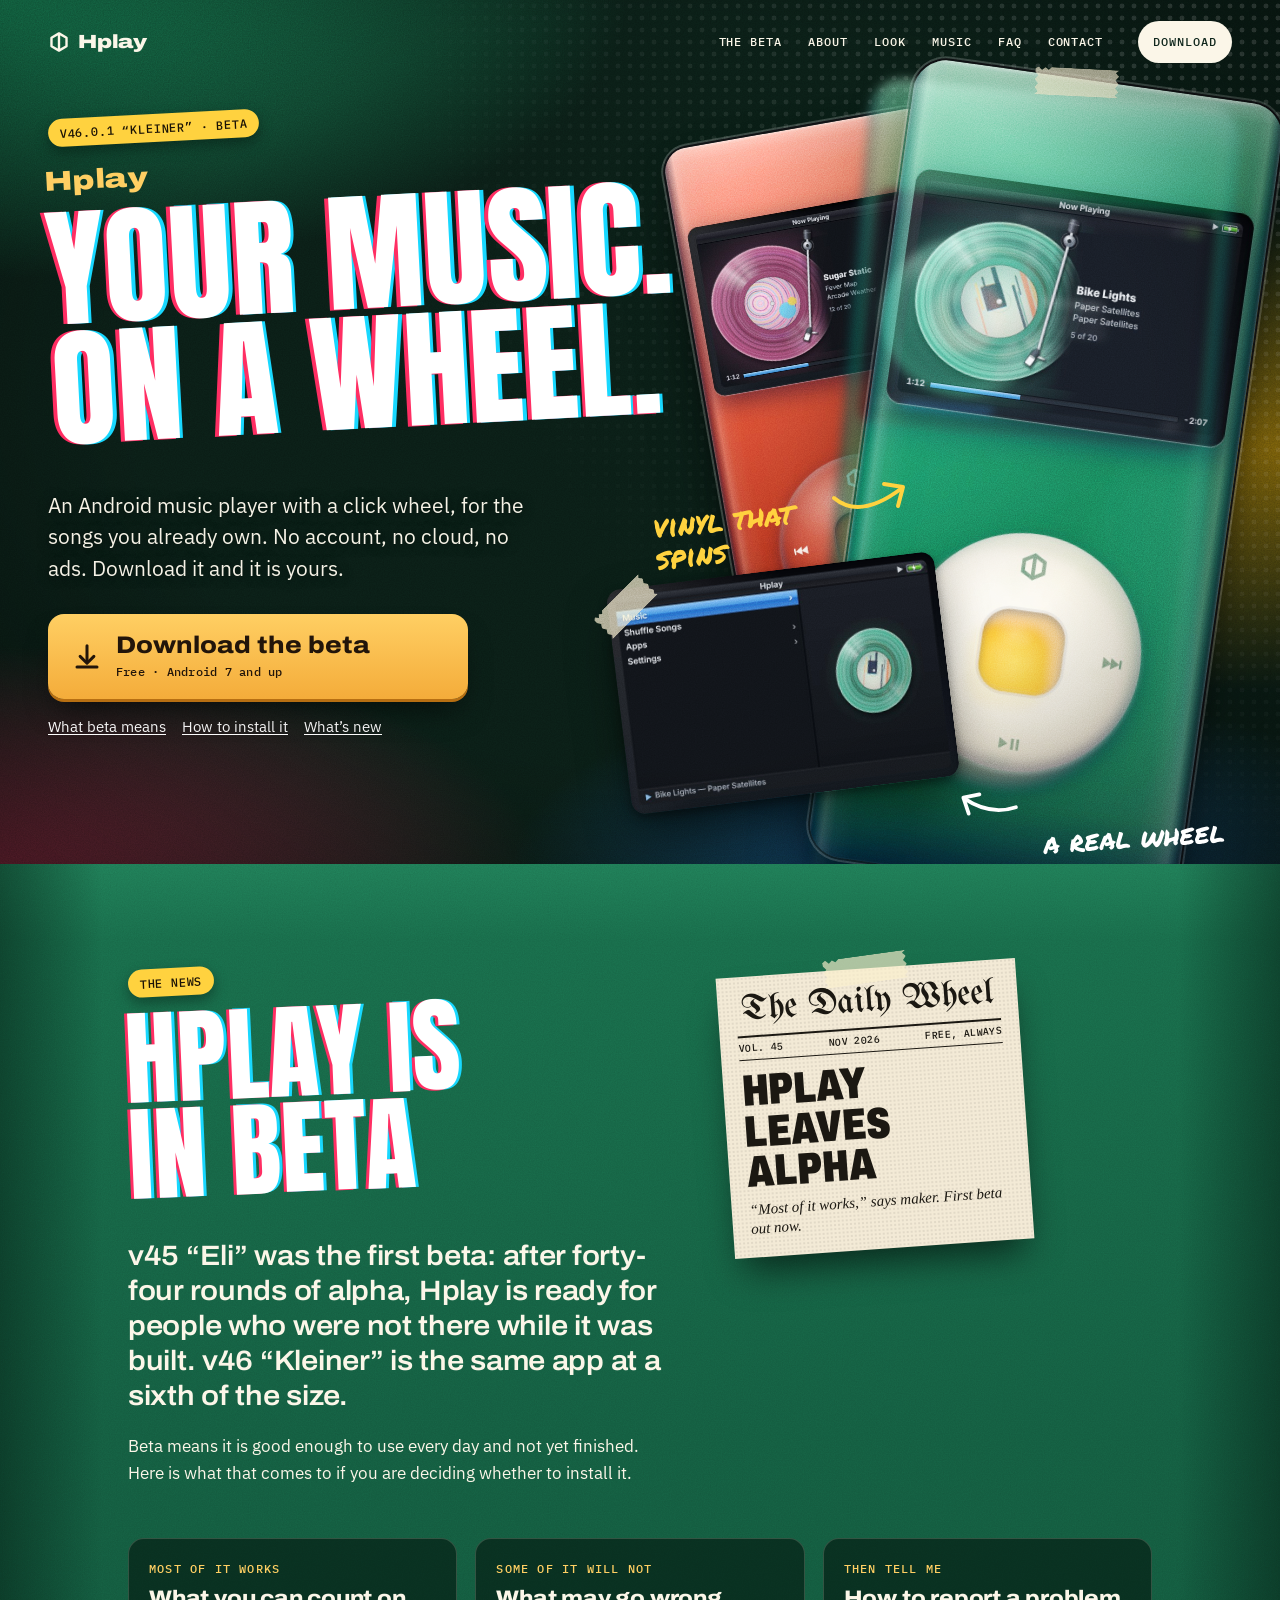
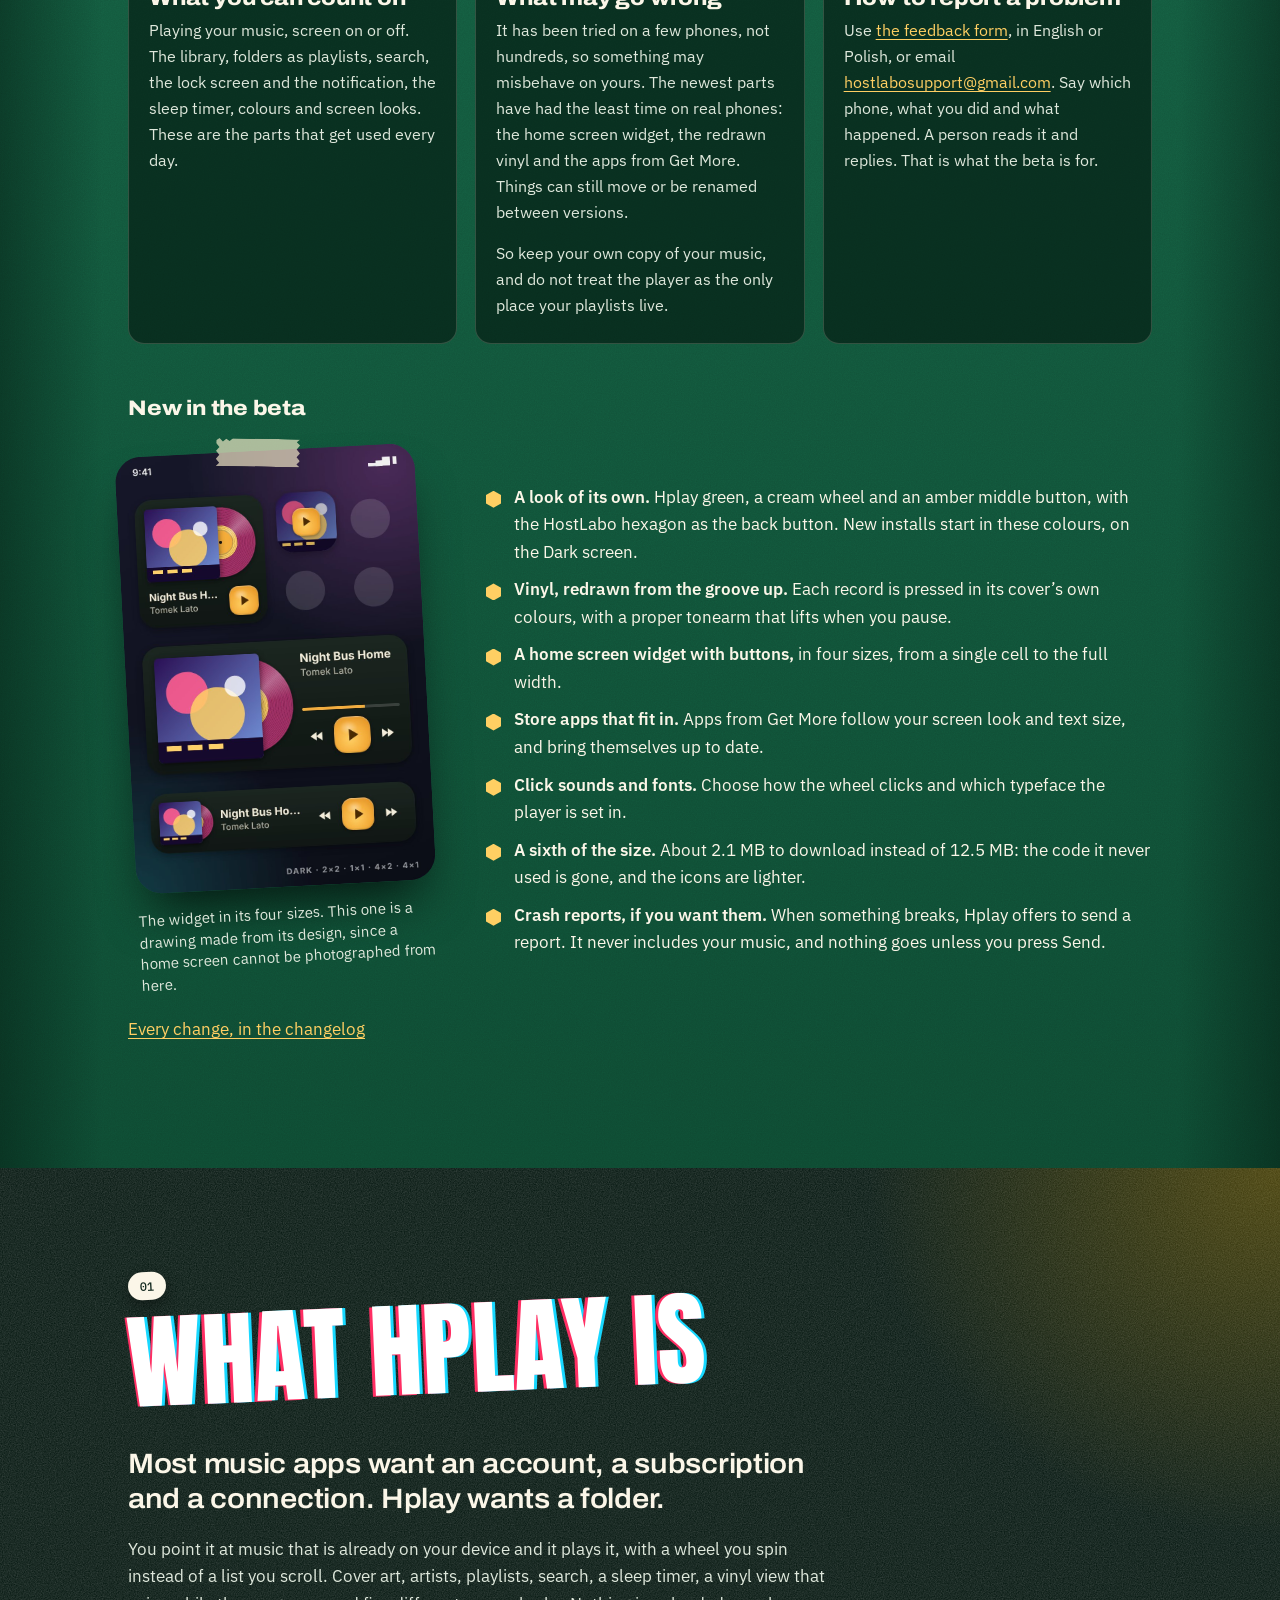
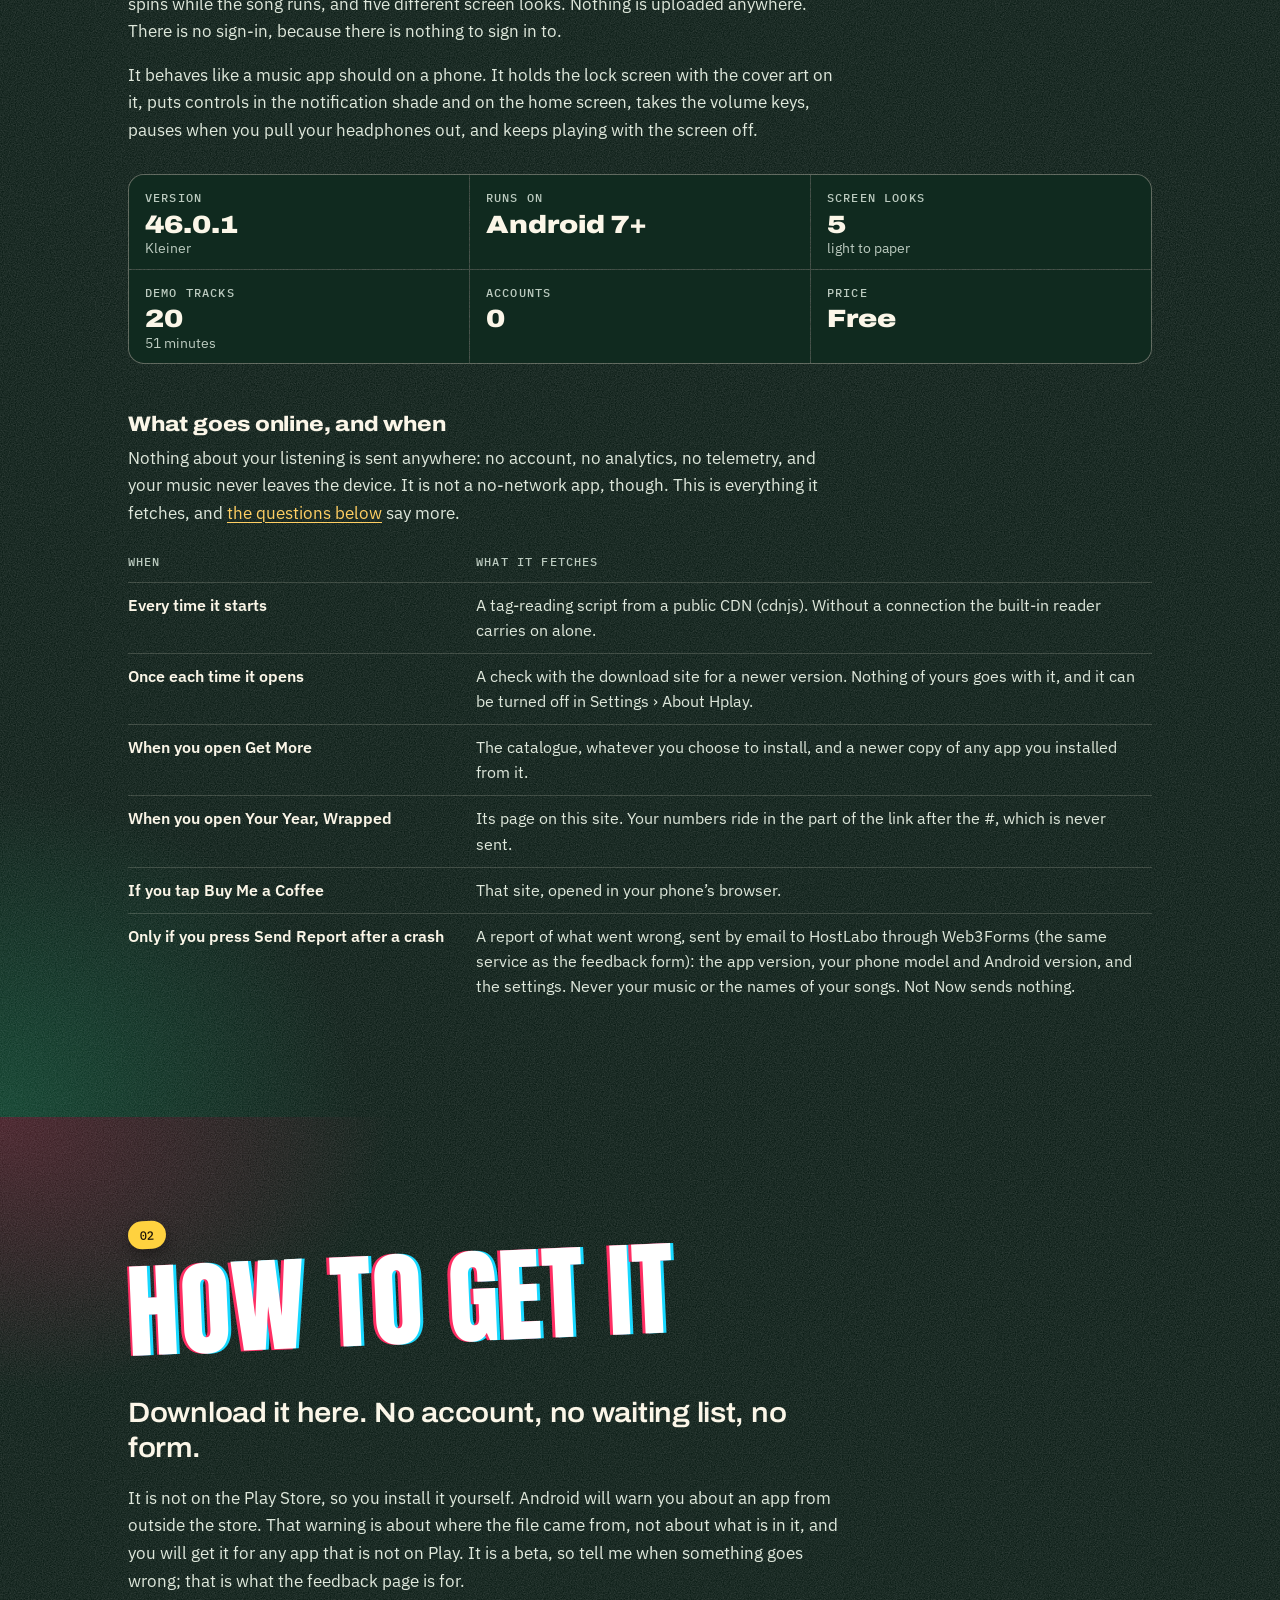
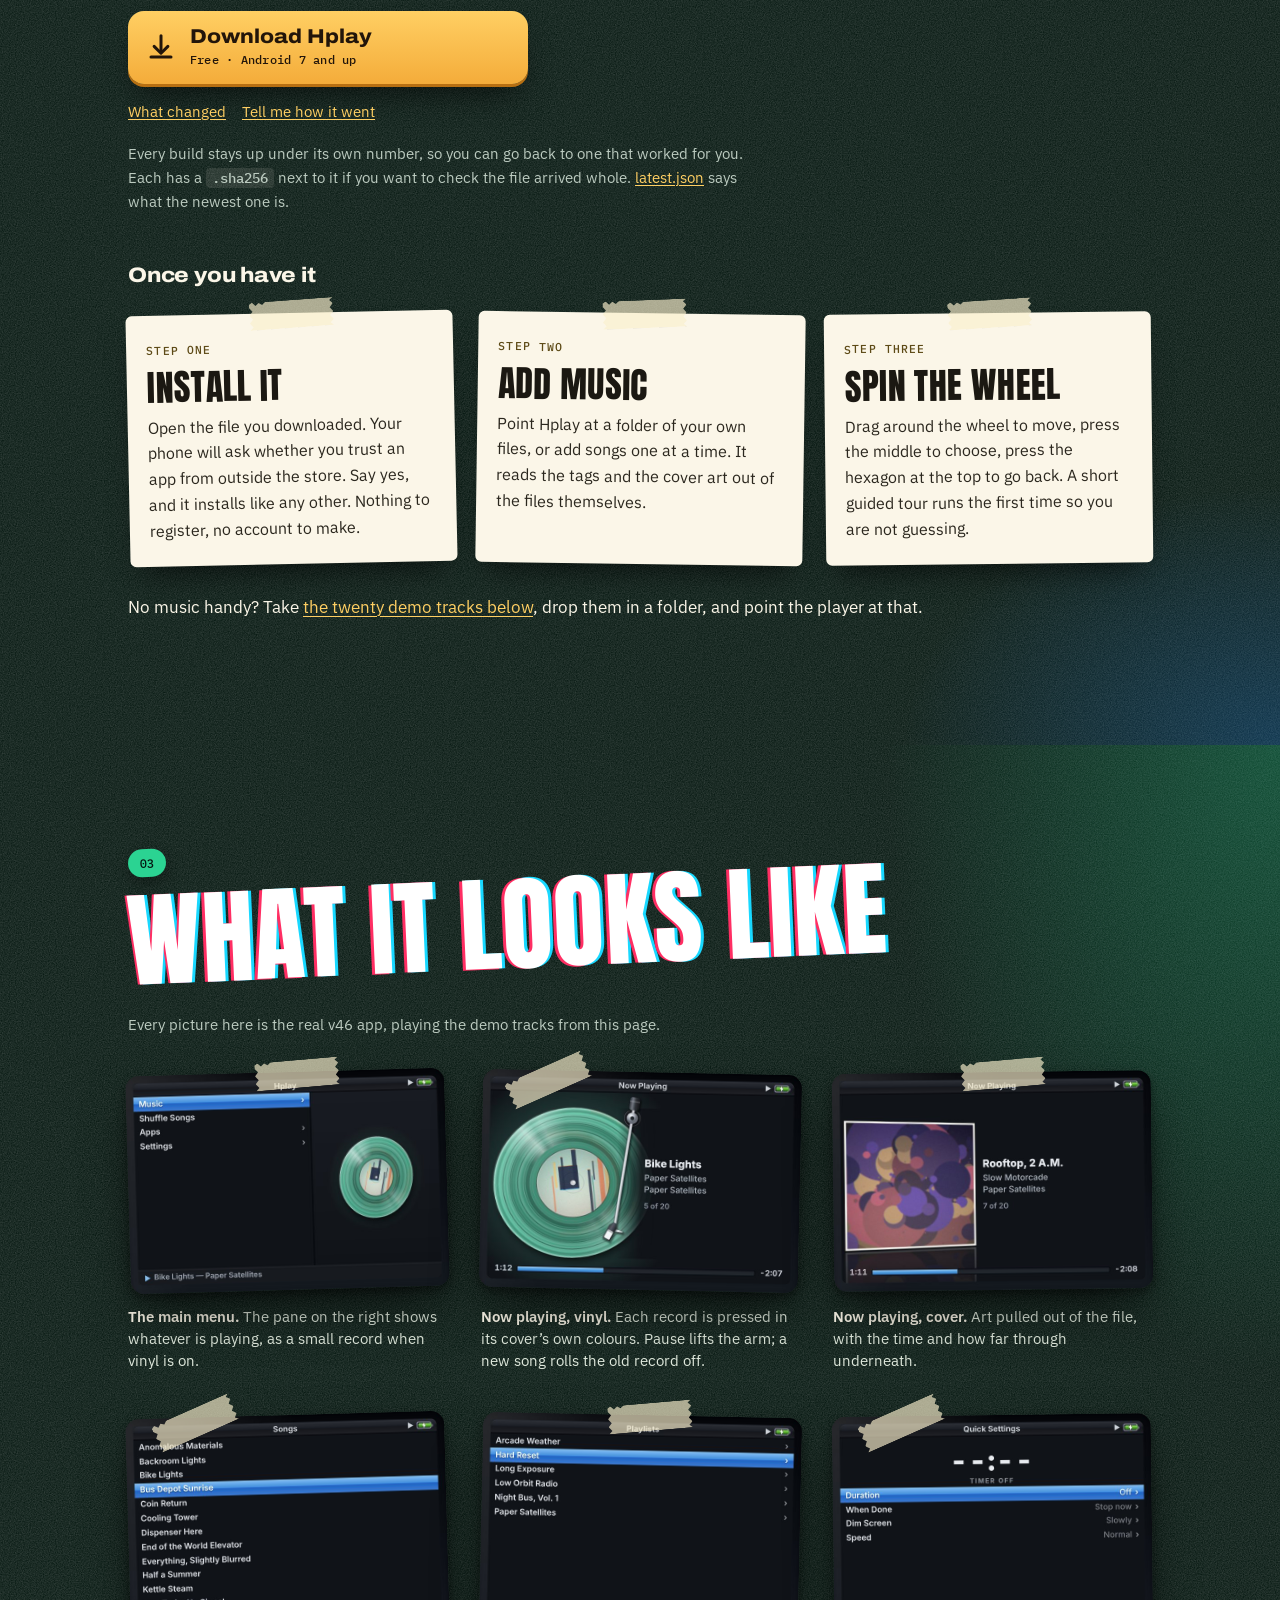
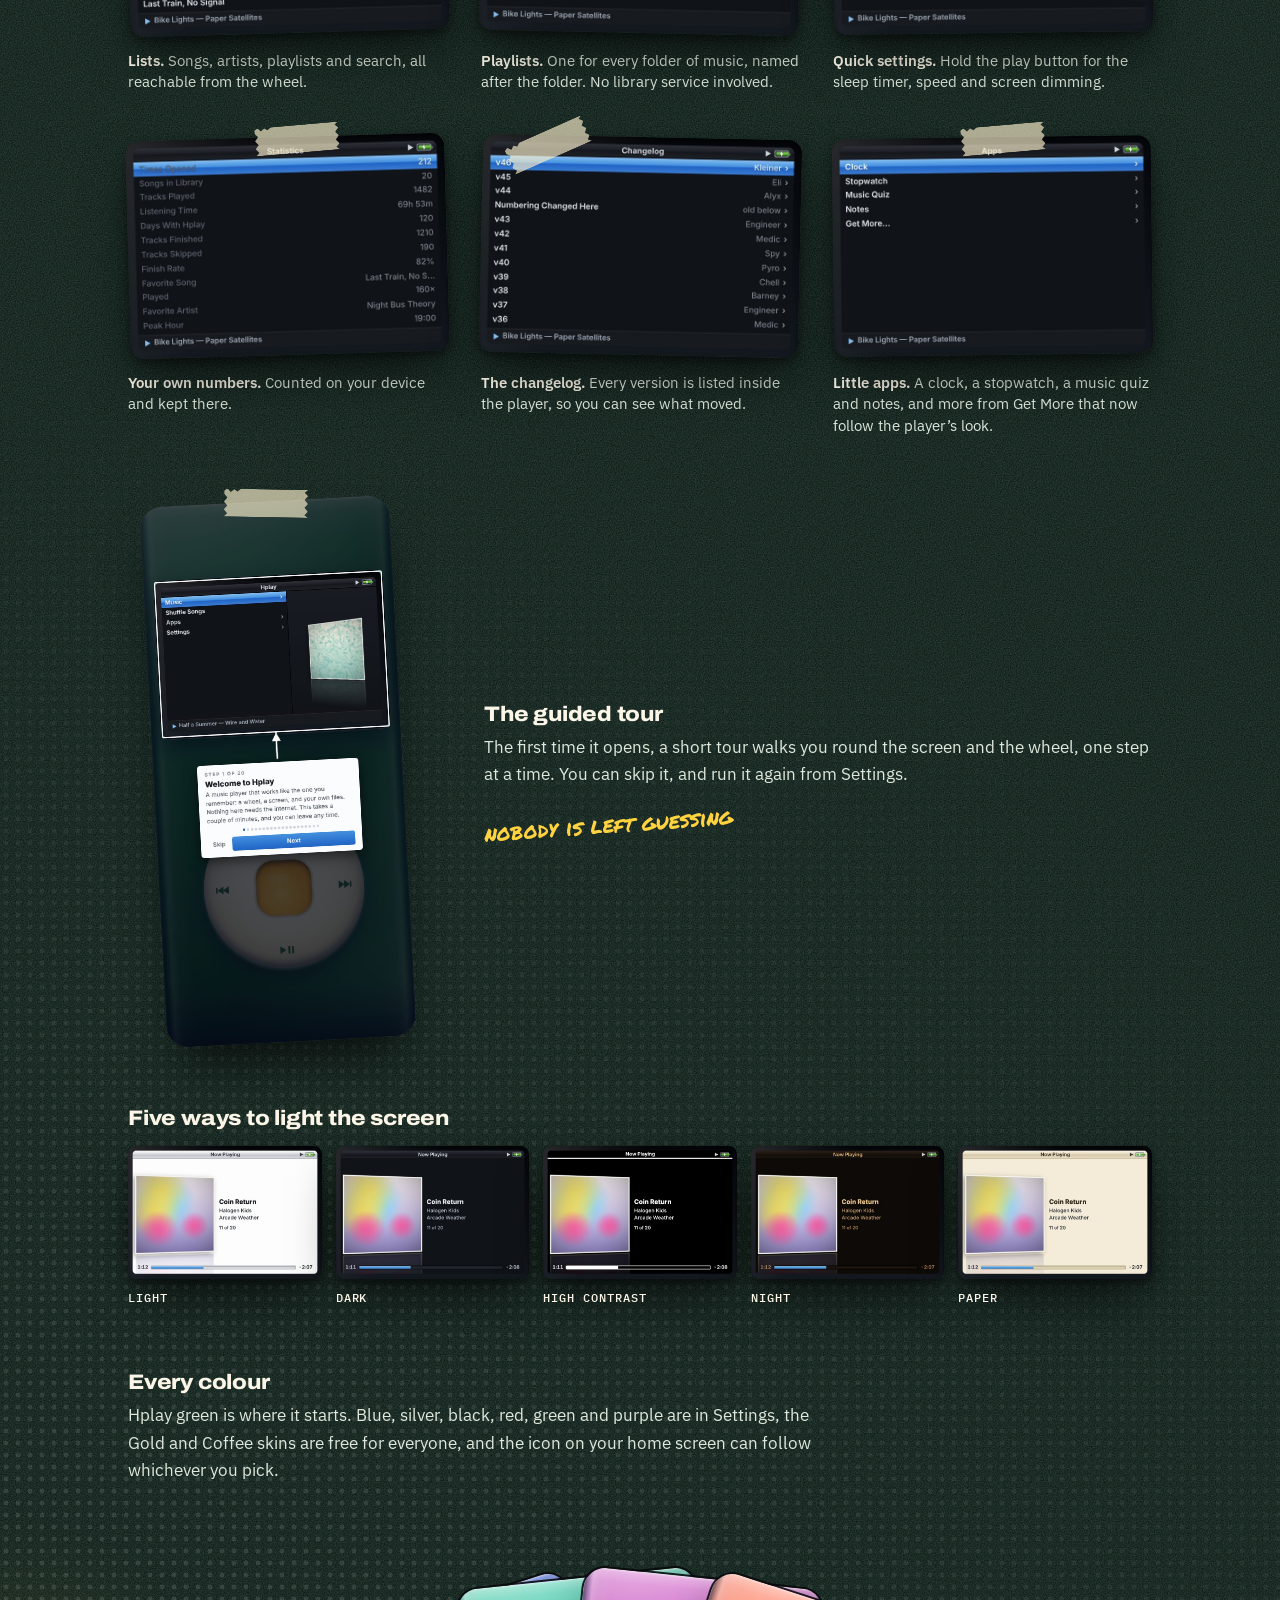
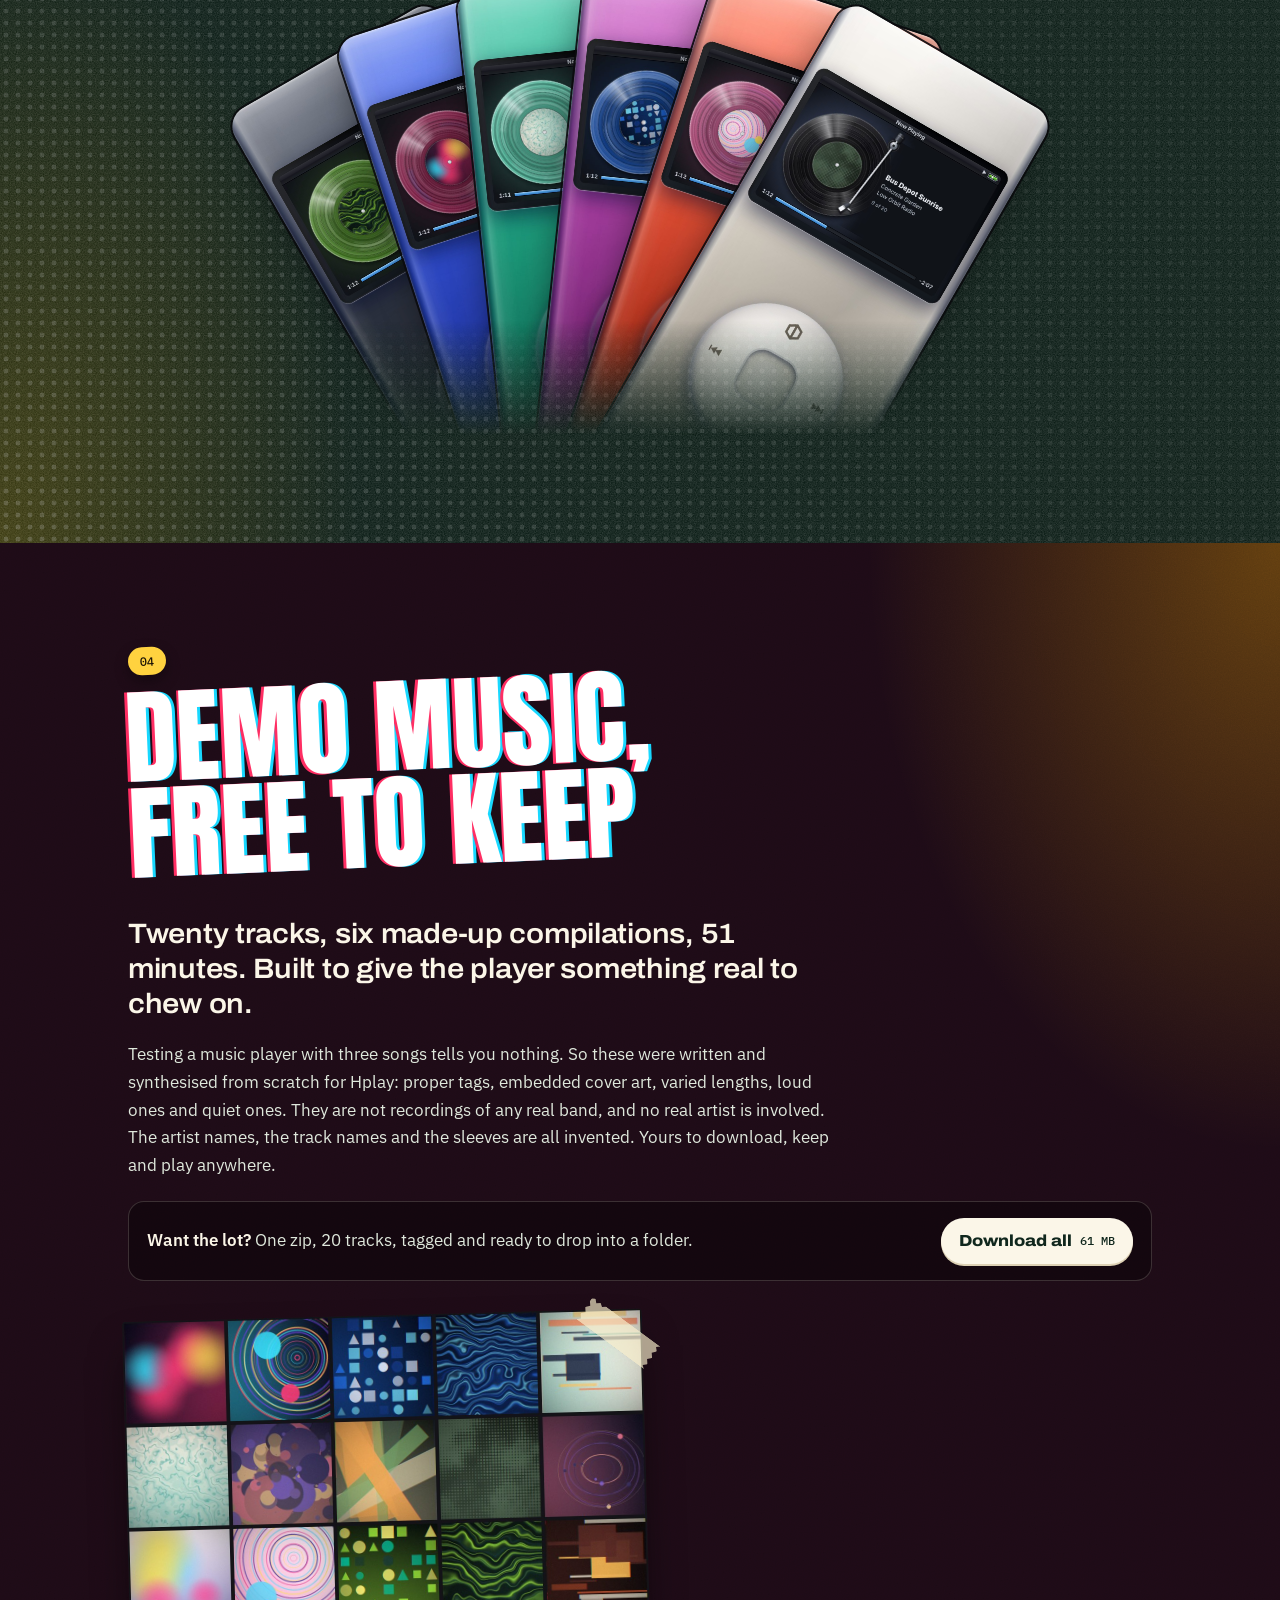
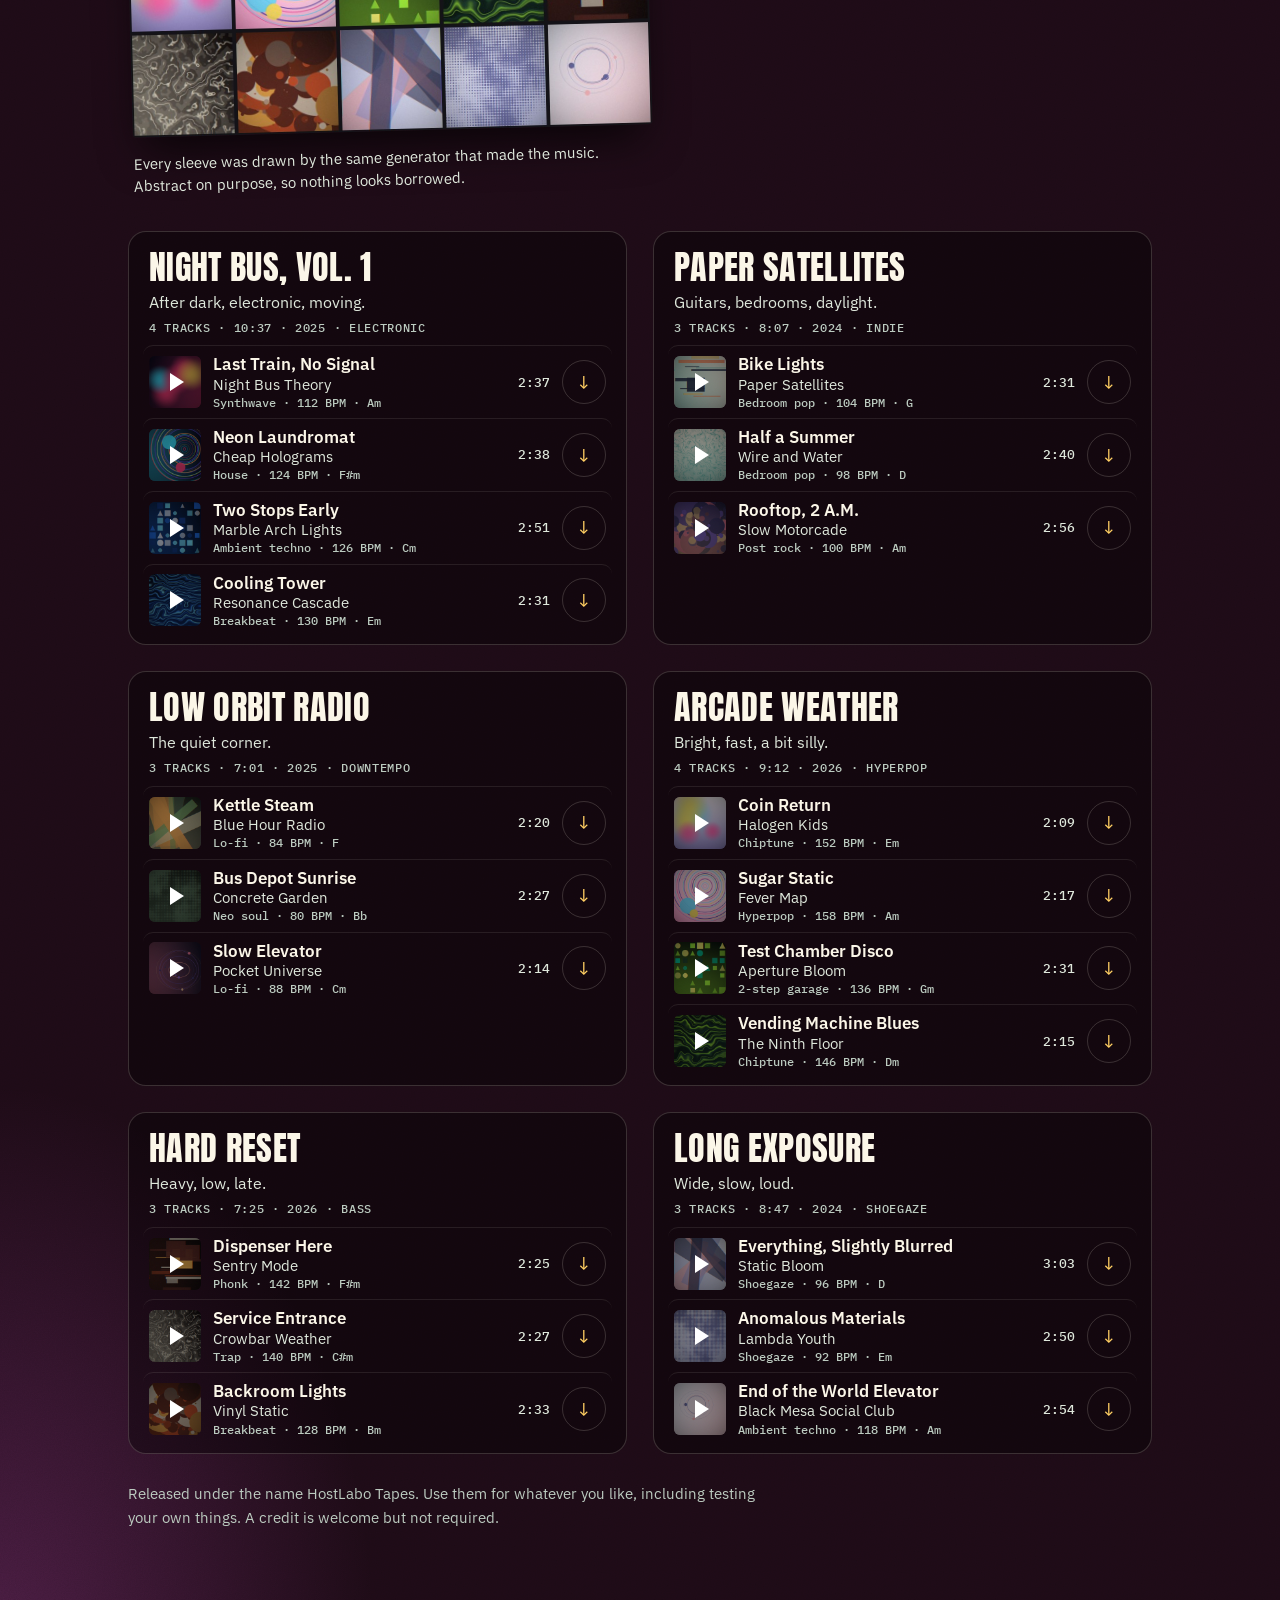
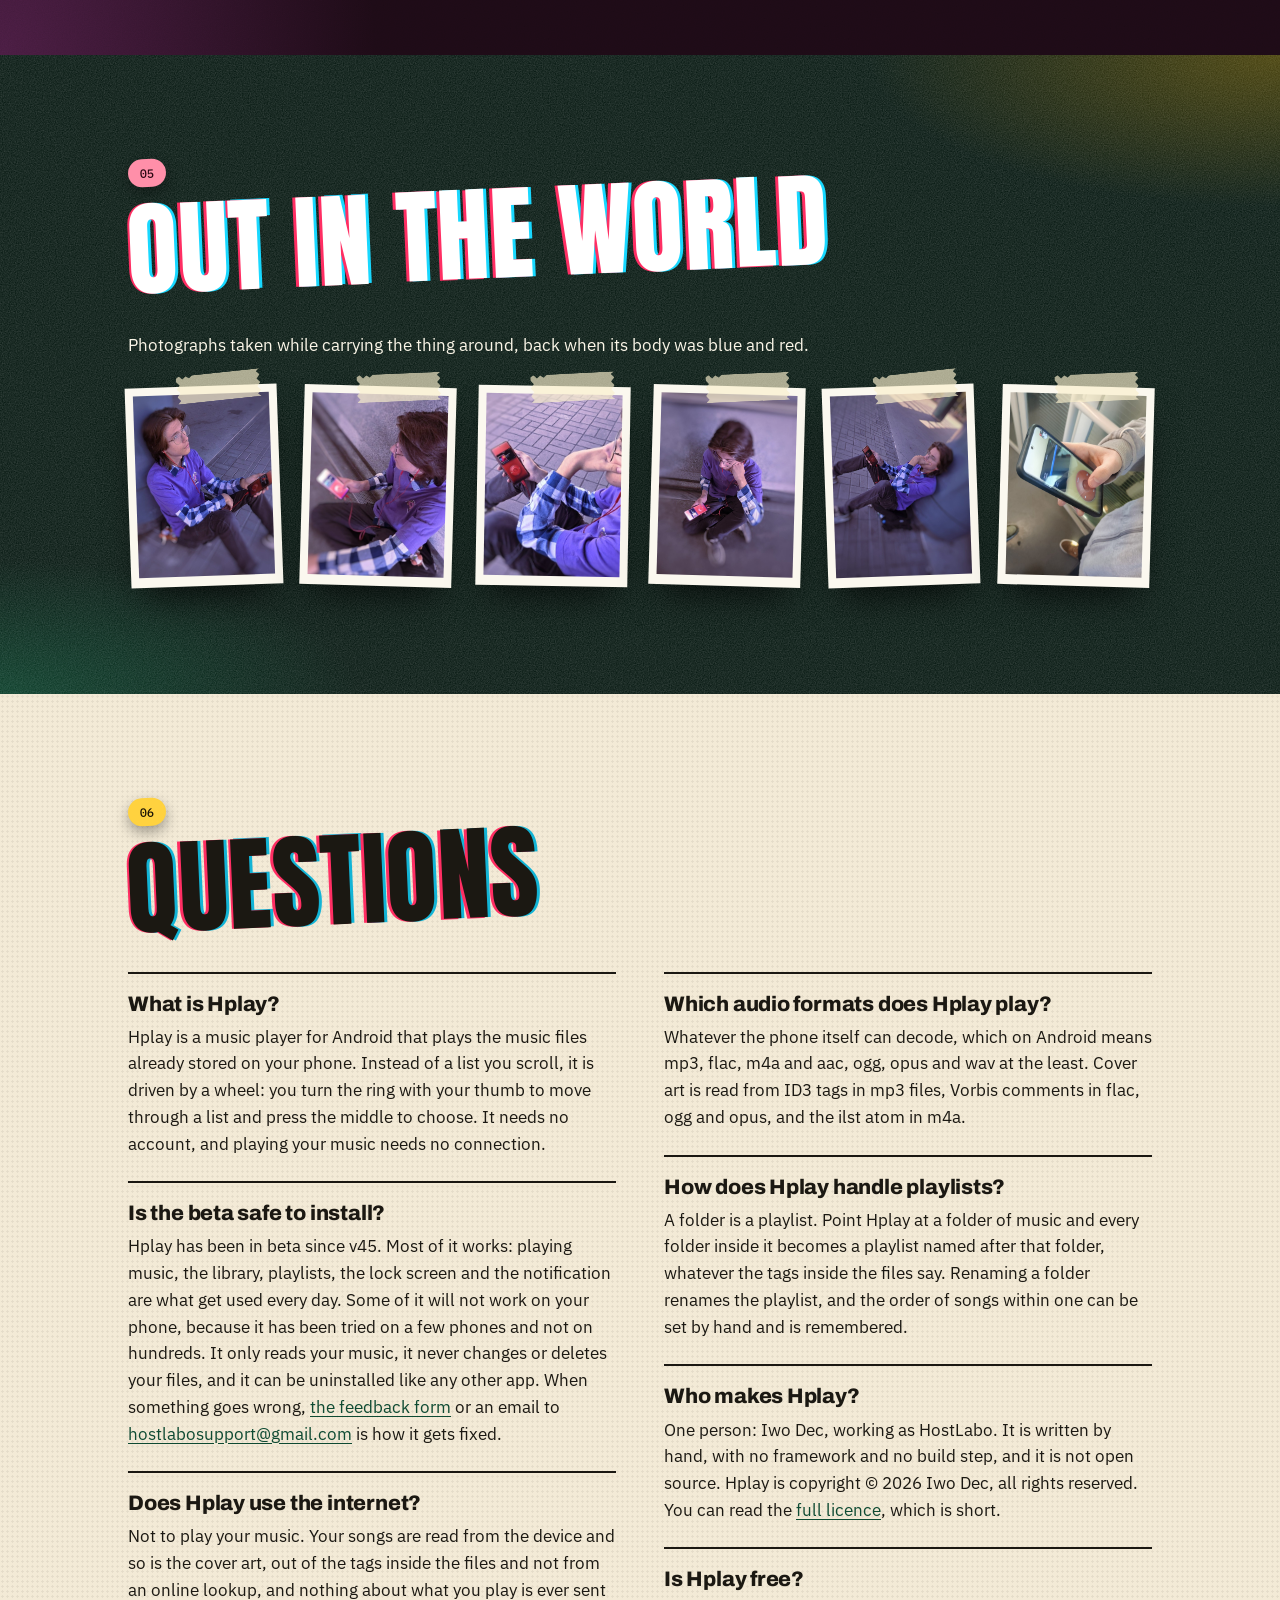
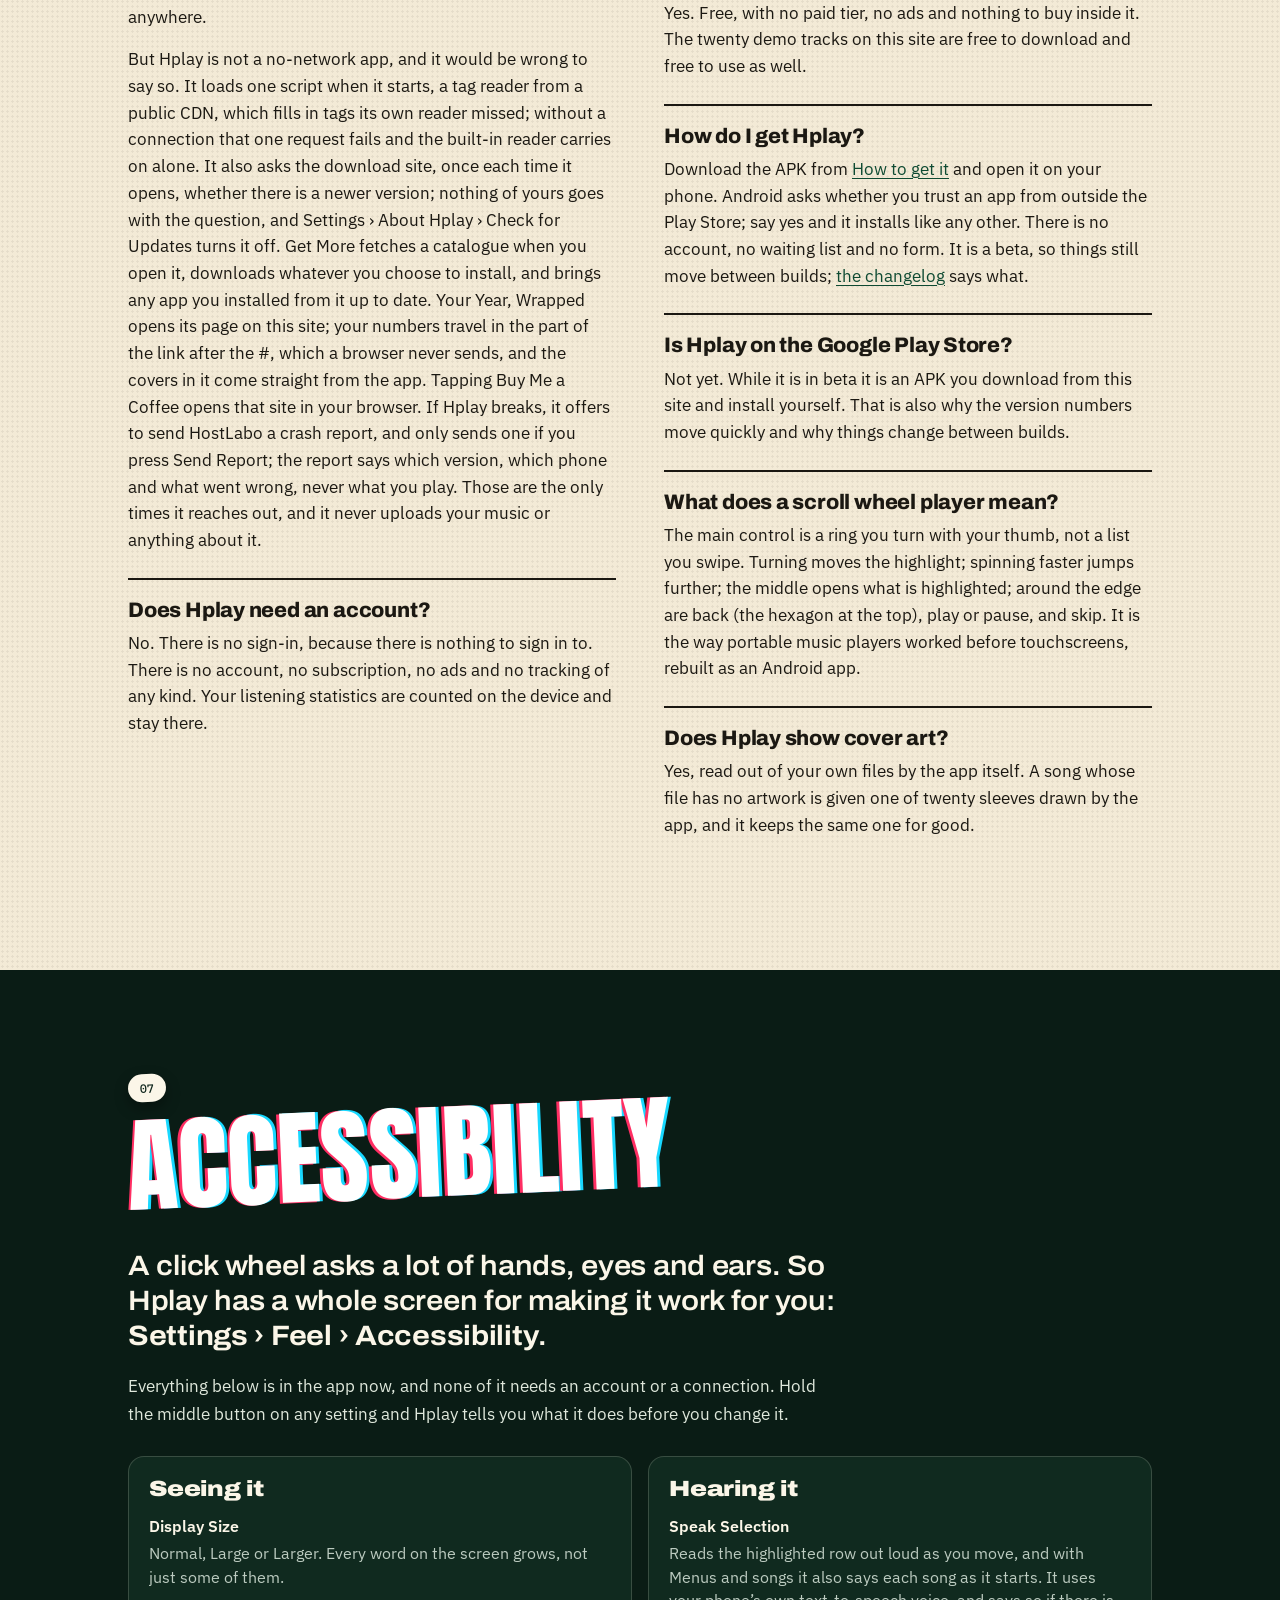
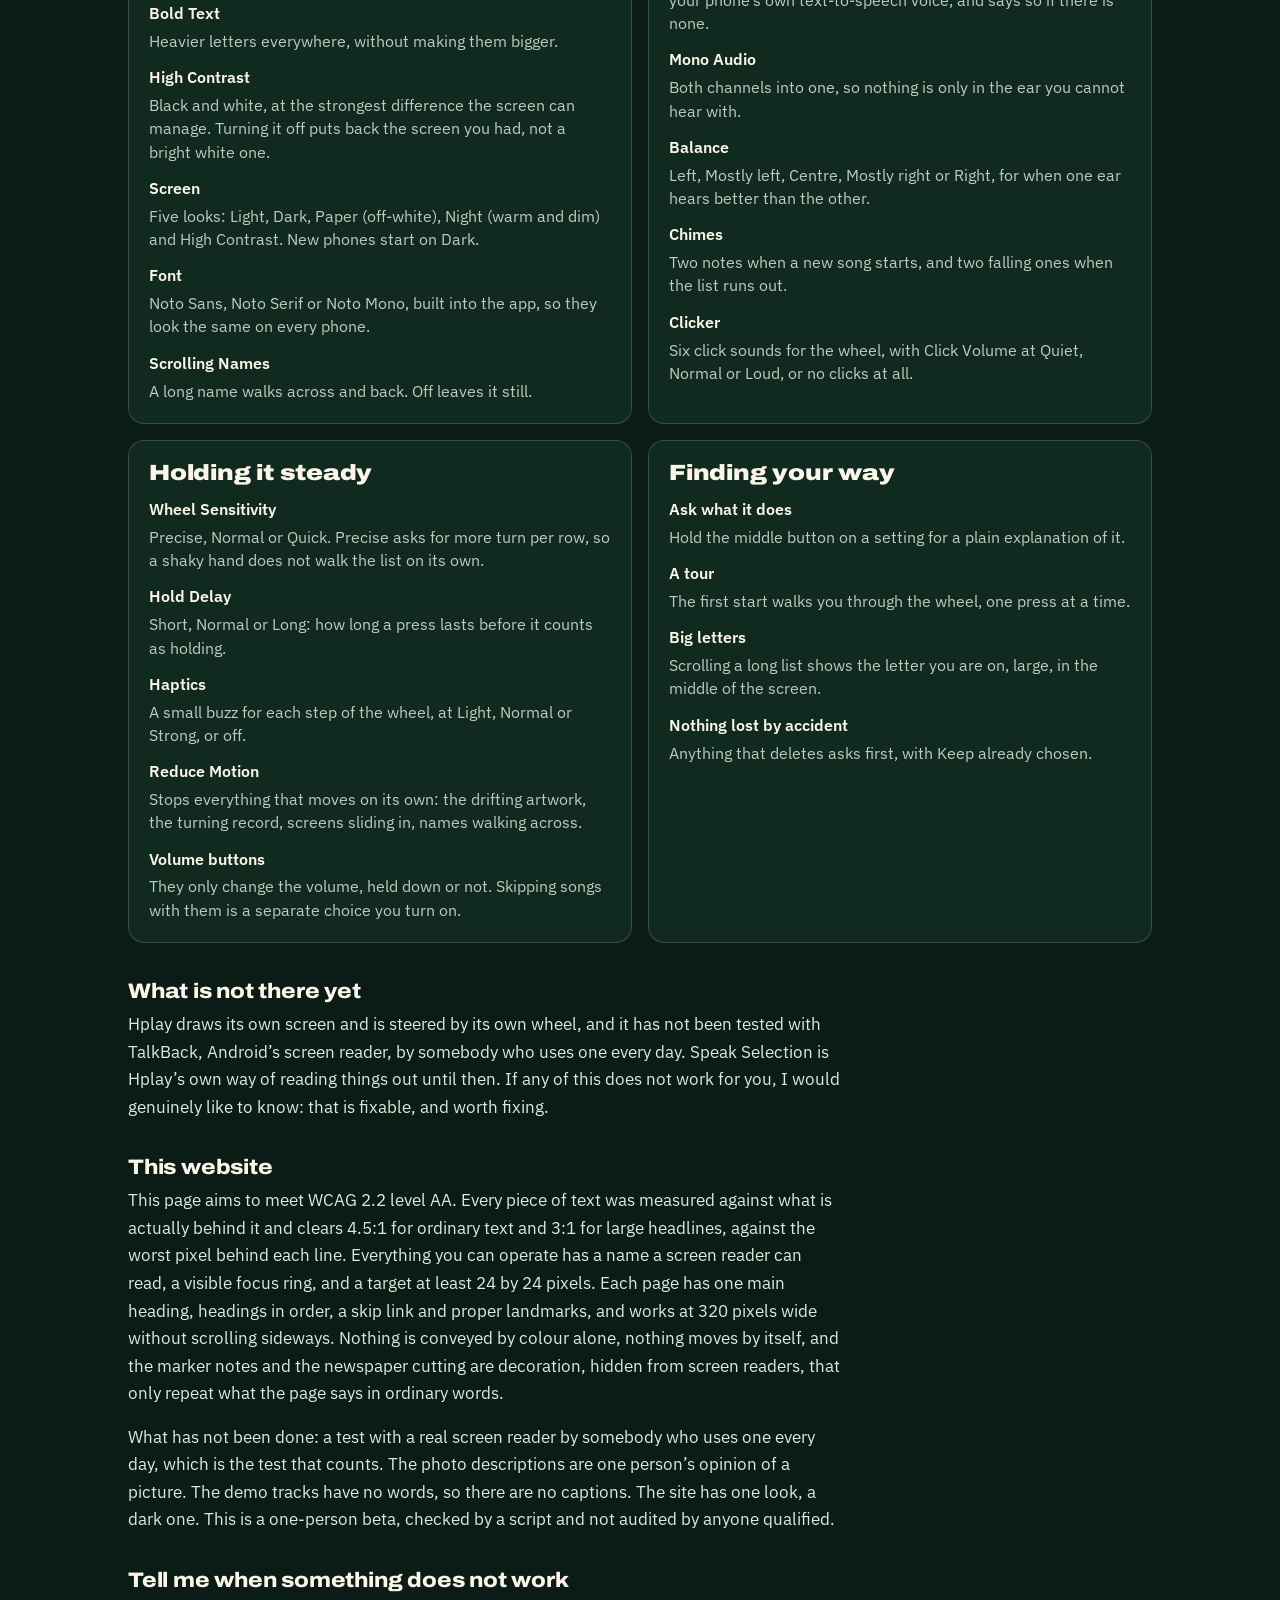
==== commit 6980fb10: "v46.0.1 Co-Authored-By: Claude Opus 5.5 <noreply@anthropic.com> Claude-Session: https://claude.ai/co" ====
--- a/index.html
+++ b/index.html
@@ -45,7 +45,7 @@
       "applicationCategory": "MultimediaApplication",
       "applicationSubCategory": "Music player",
       "operatingSystem": "Android",
-      "softwareVersion": "46.0.0",
+      "softwareVersion": "46.0.1",
       "releaseNotes": "https://iwohost.github.io/hplaysite/changelog.html",
       "url": "https://iwohost.github.io/hplaysite/",
       "installUrl": "https://hplay.hosttost.workers.dev/hplay-latest.apk",
@@ -259,7 +259,7 @@
   <main id="main">
   <div class="hero-grid">
     <div class="hero-in">
-      <span class="sticker"><span id="verNow">v46.0.0 &ldquo;Kleiner&rdquo;</span> &middot; beta</span>
+      <span class="sticker"><span id="verNow">v46.0.1 &ldquo;Kleiner&rdquo;</span> &middot; beta</span>
       <h1 class="head"><span class="brand">Hplay</span>Your music.<br>On a wheel.</h1>
       <p class="dek">An Android music player with a click wheel, for the songs you already own. No account, no cloud, no ads. Download it and it is yours.</p>
       <a class="get" href="https://hplay.hosttost.workers.dev/hplay-latest.apk"><svg viewBox="0 0 24 24" fill="none" stroke="currentColor" stroke-width="2.4" stroke-linecap="round" stroke-linejoin="round" aria-hidden="true"><path d="M12 3v12"/><path d="M6.5 11.5 12 17l5.5-5.5"/><path d="M4 20h16"/></svg>
@@ -358,7 +358,7 @@
       </div>
 
       <dl class="spec">
-        <div><dt>Version</dt><dd id="verSpec">46.0.0 <small>Kleiner</small></dd></div>
+        <div><dt>Version</dt><dd id="verSpec">46.0.1 <small>Kleiner</small></dd></div>
         <div><dt>Runs on</dt><dd>Android 7+</dd></div>
         <div><dt>Screen looks</dt><dd>5 <small>light to paper</small></dd></div>
         <div><dt>Demo tracks</dt><dd>20 <small>51 minutes</small></dd></div>
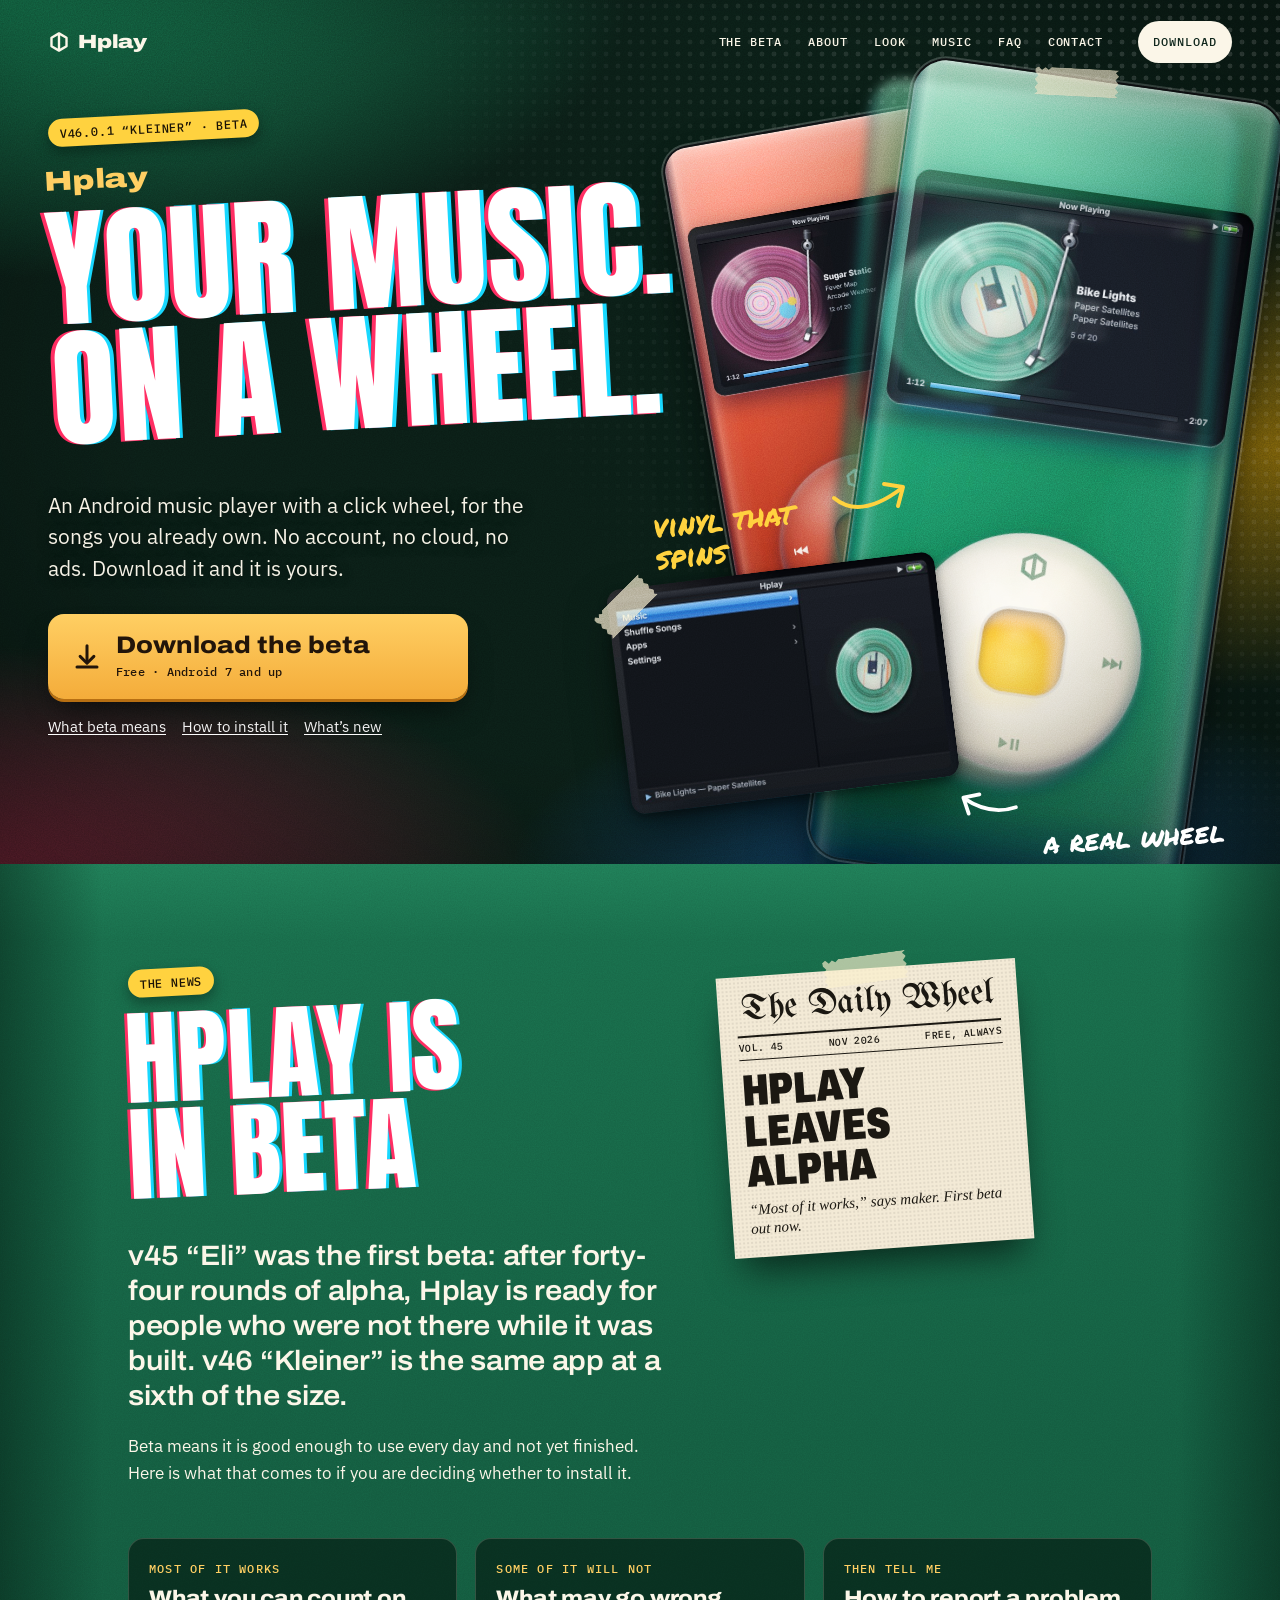
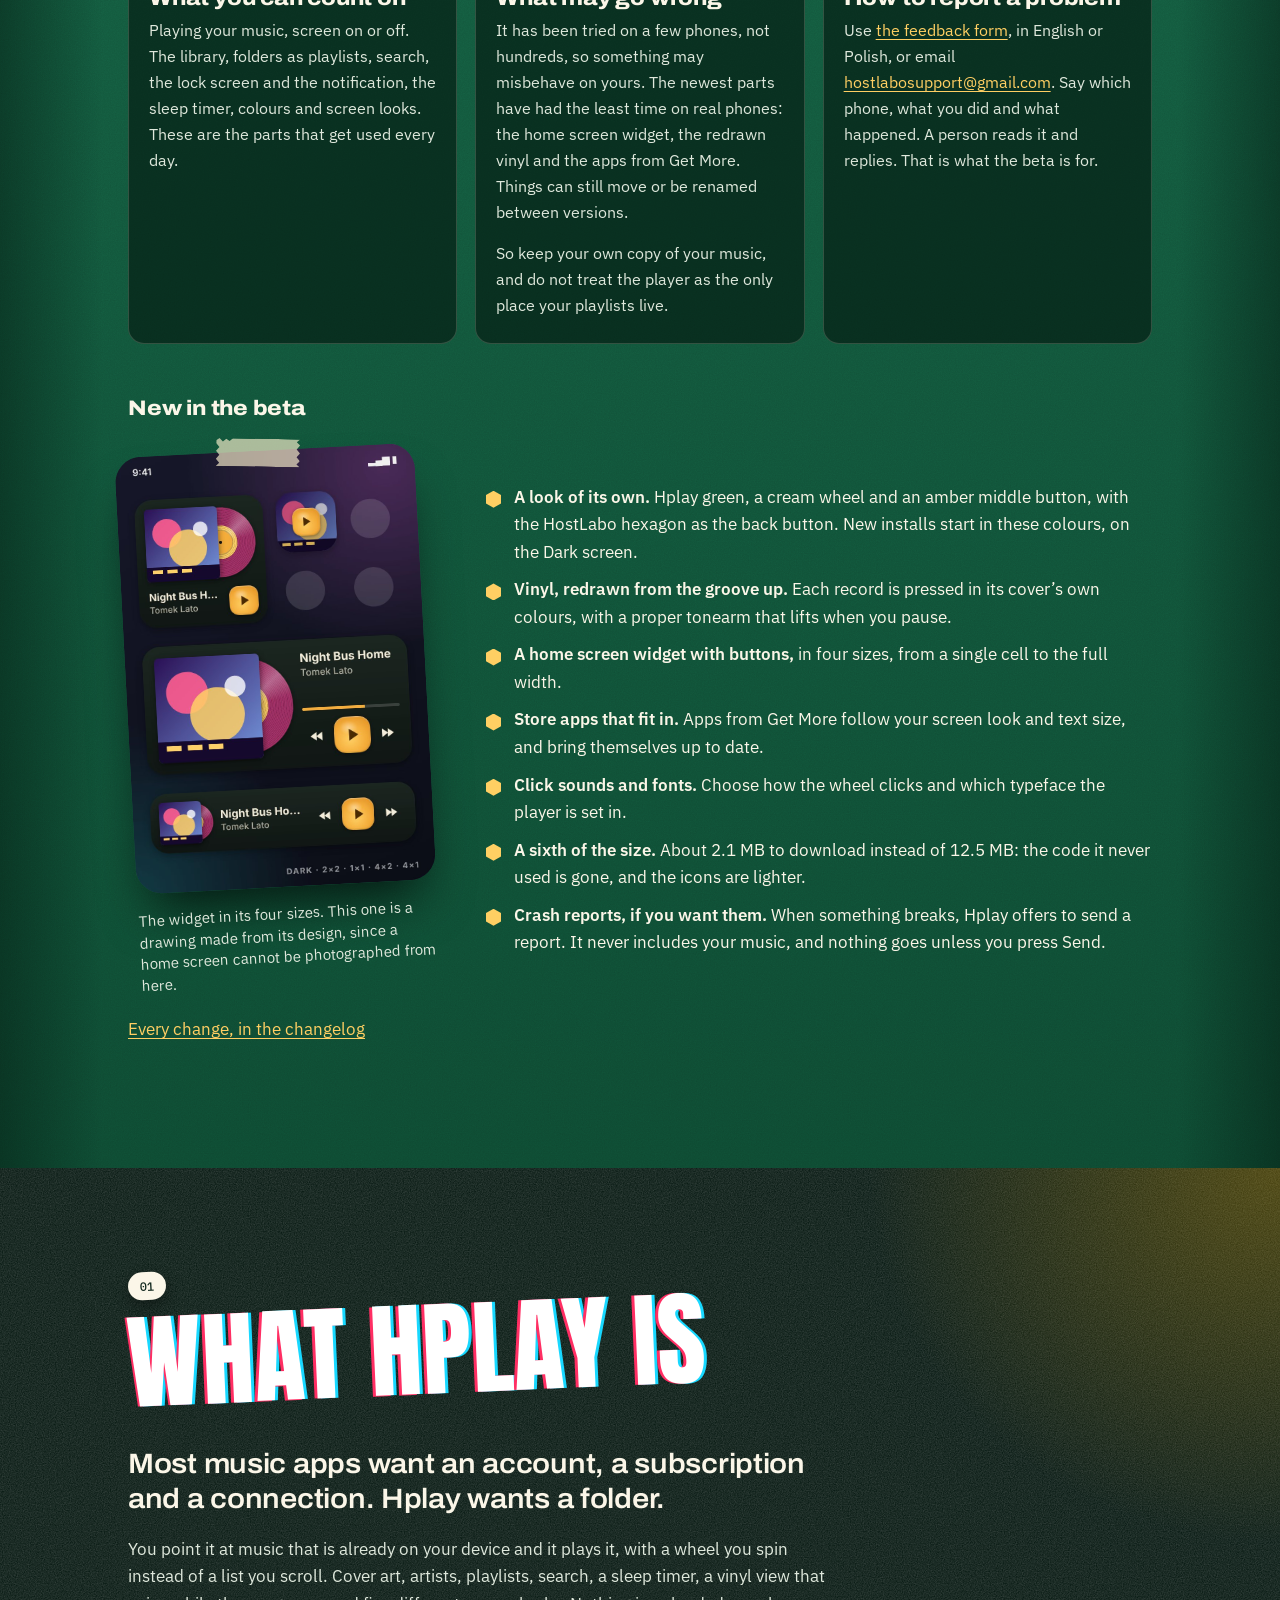
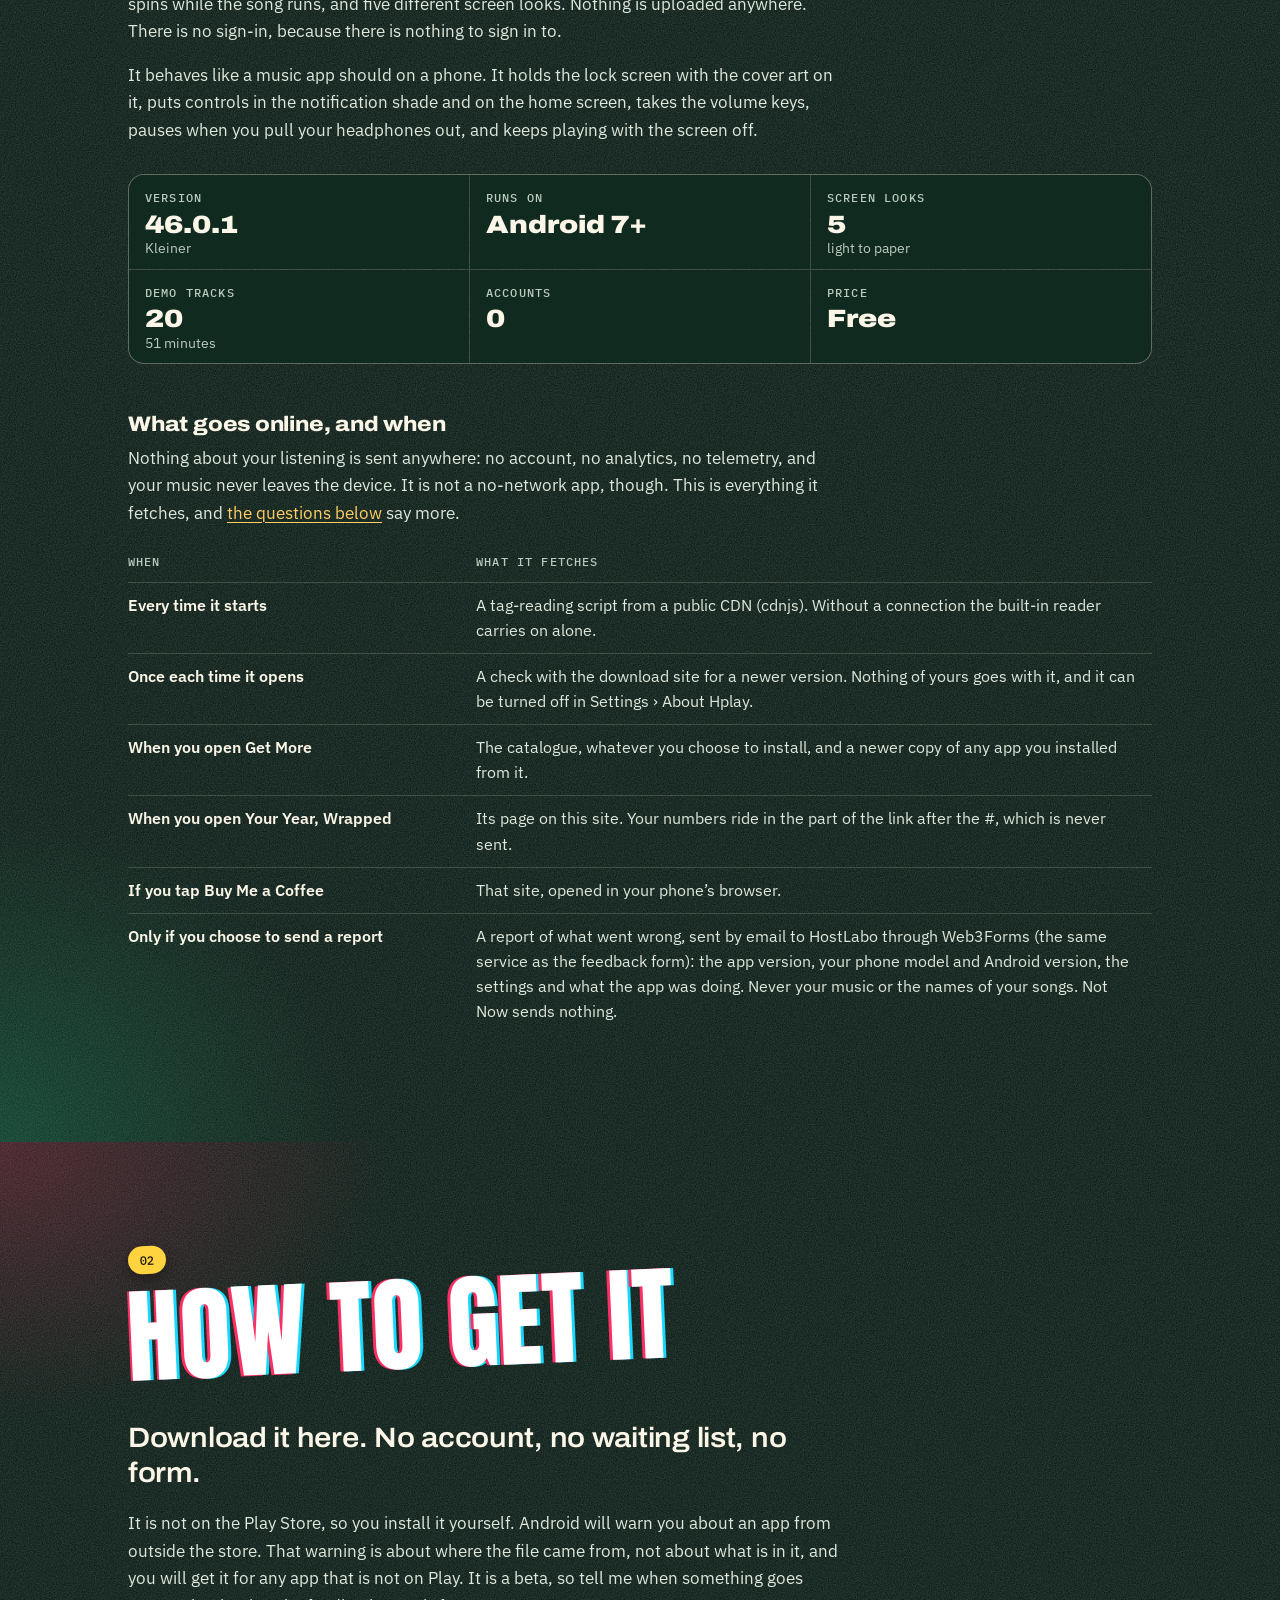
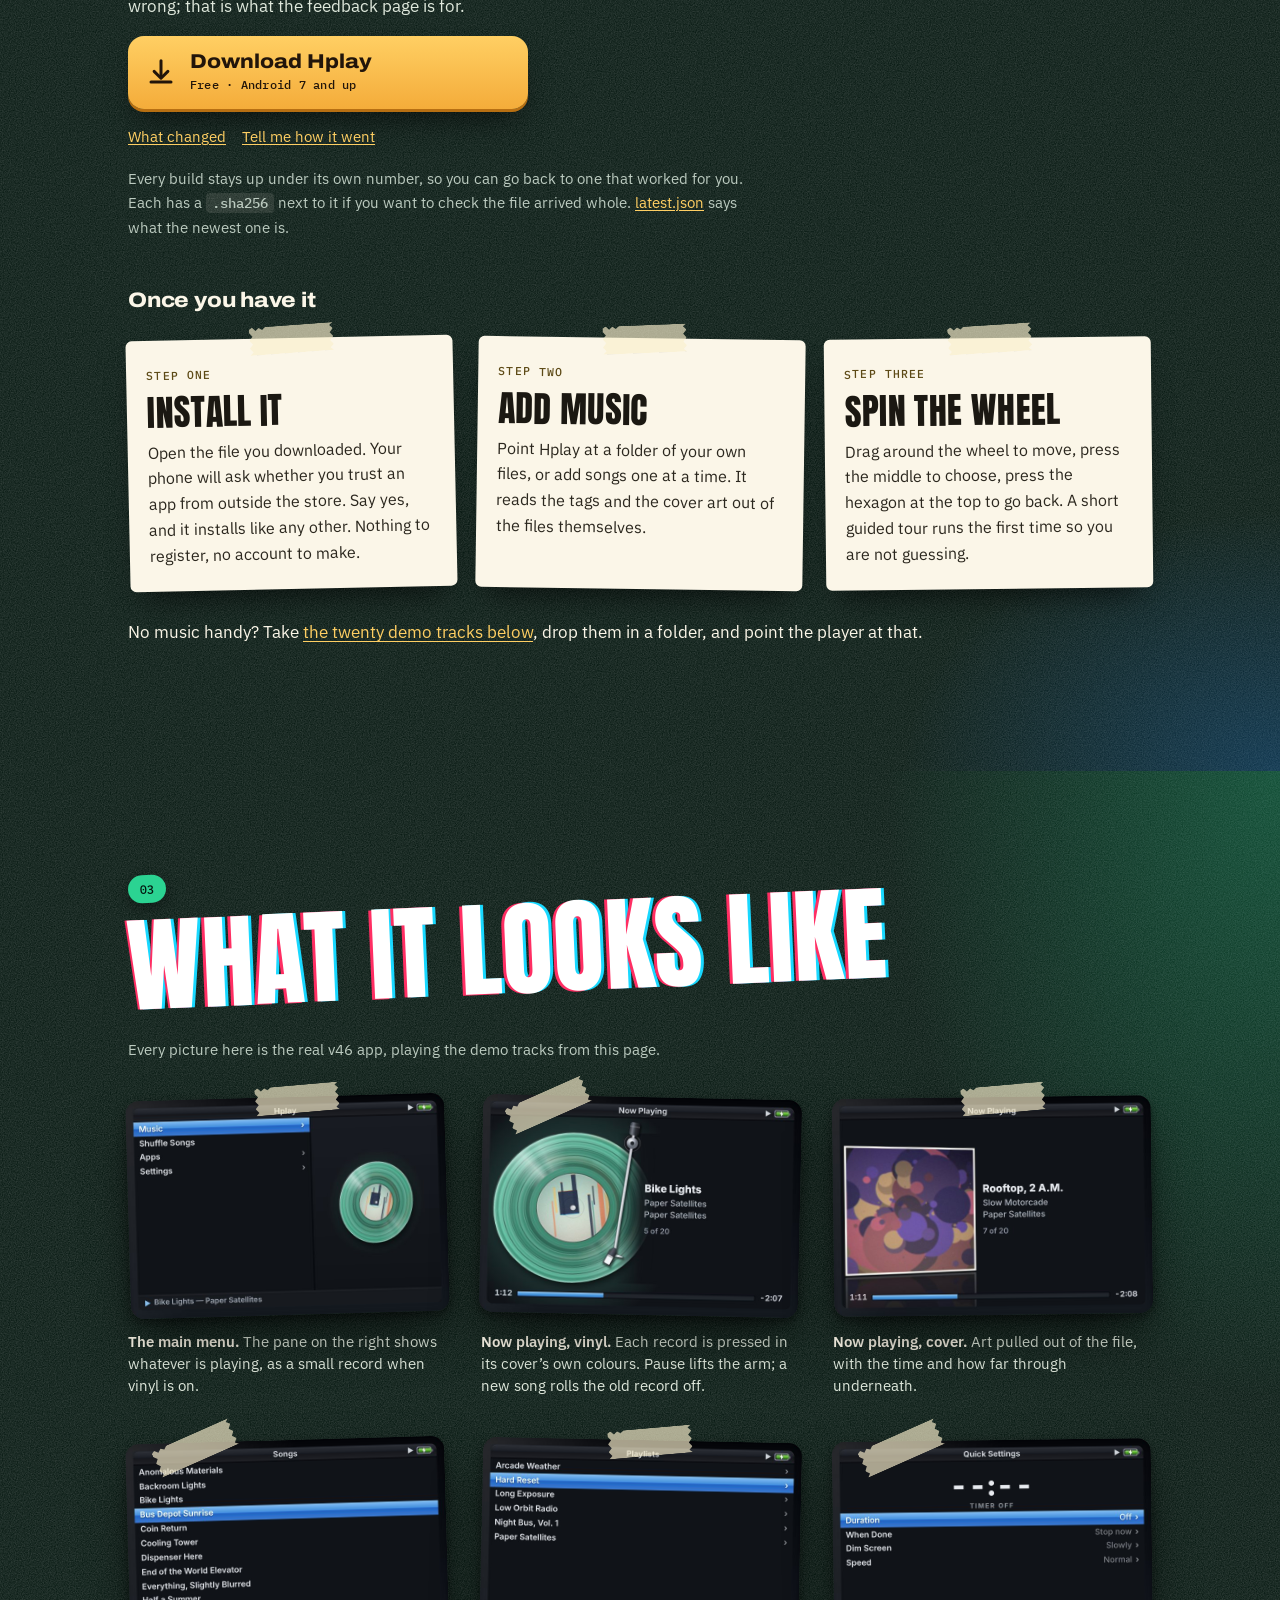
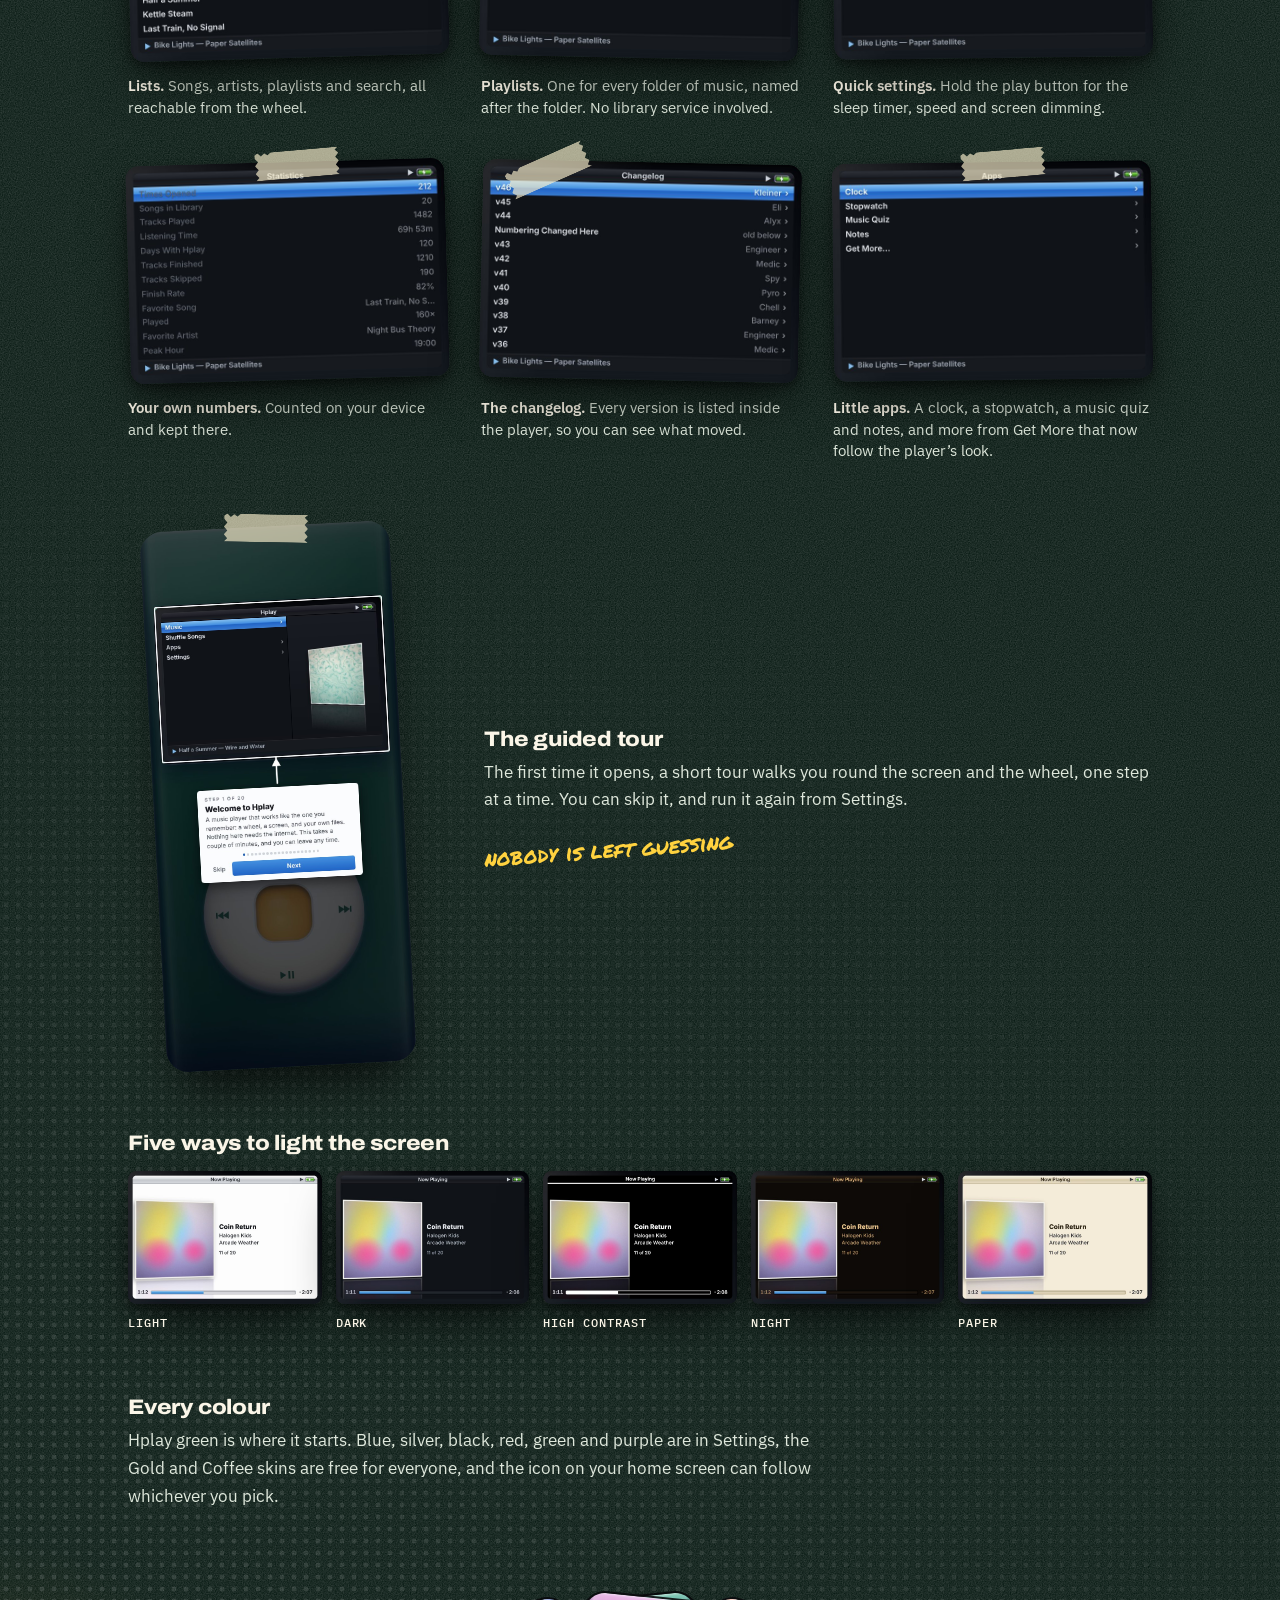
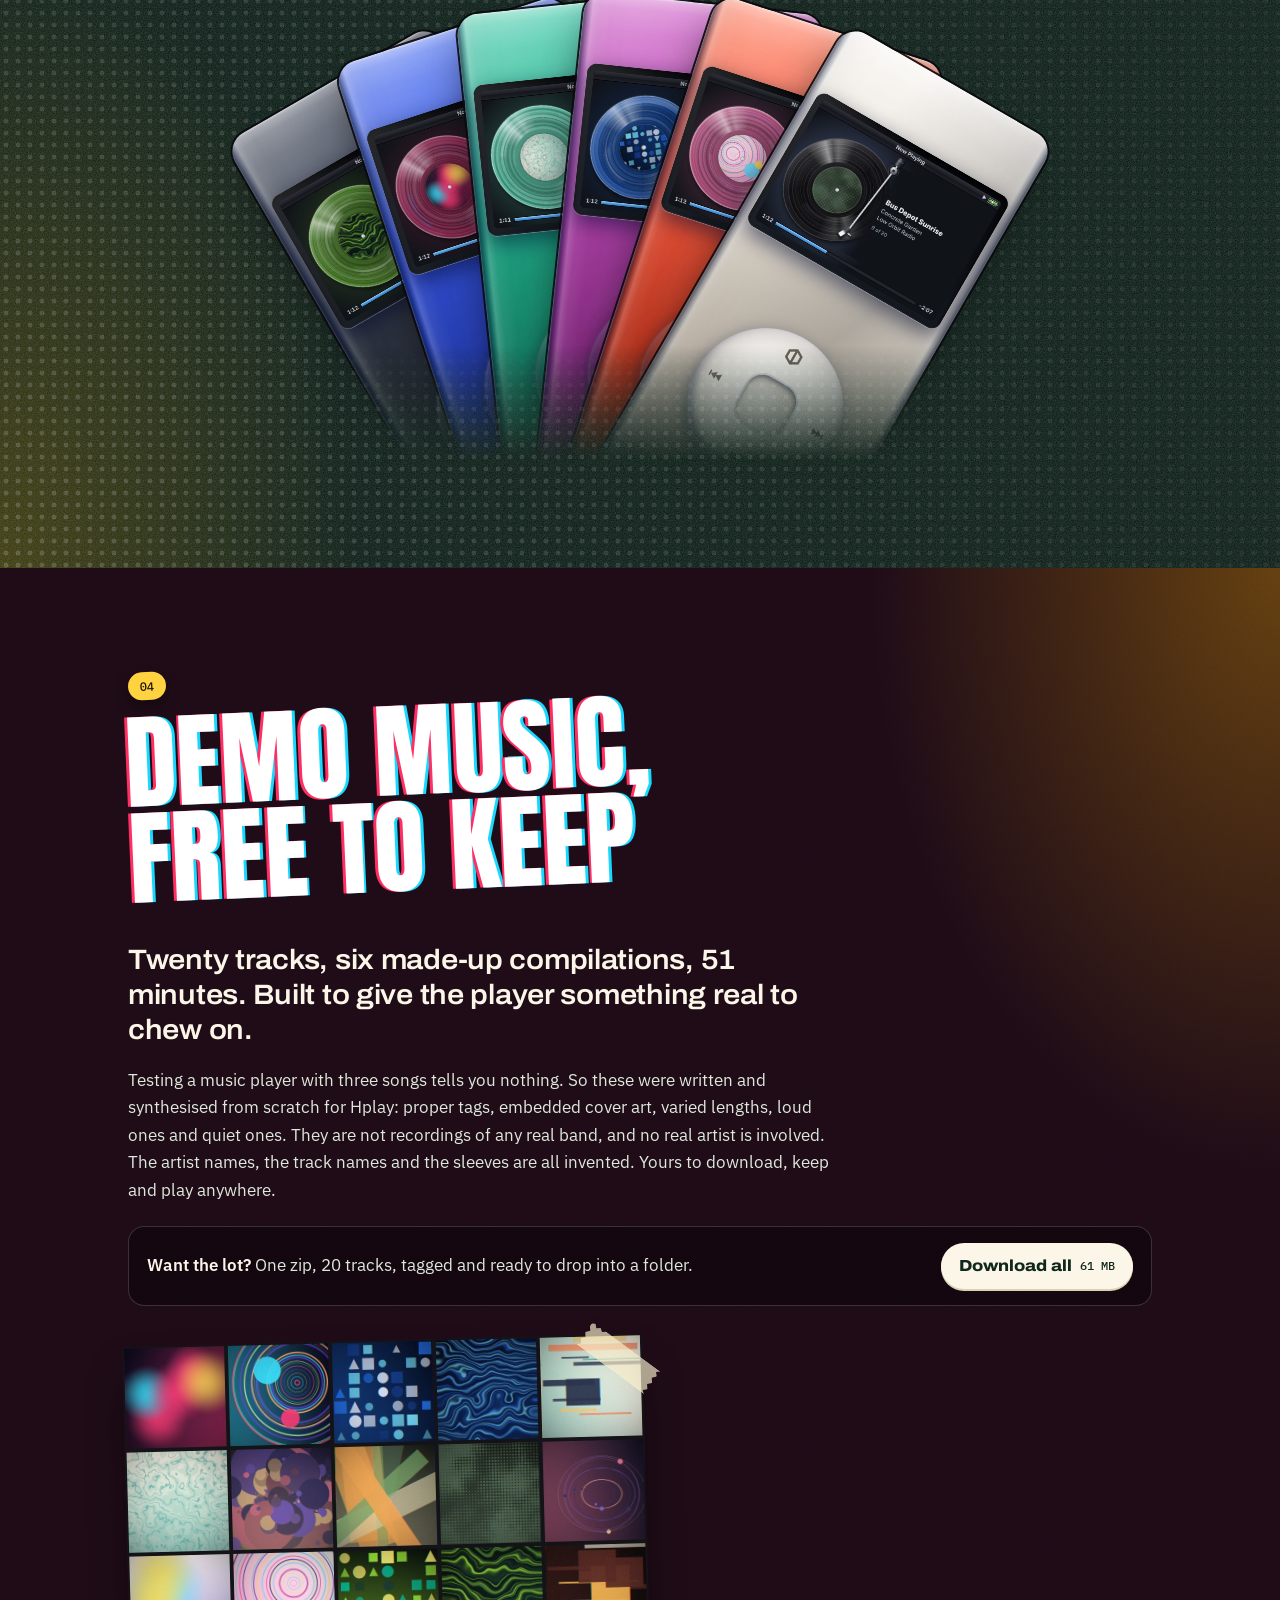
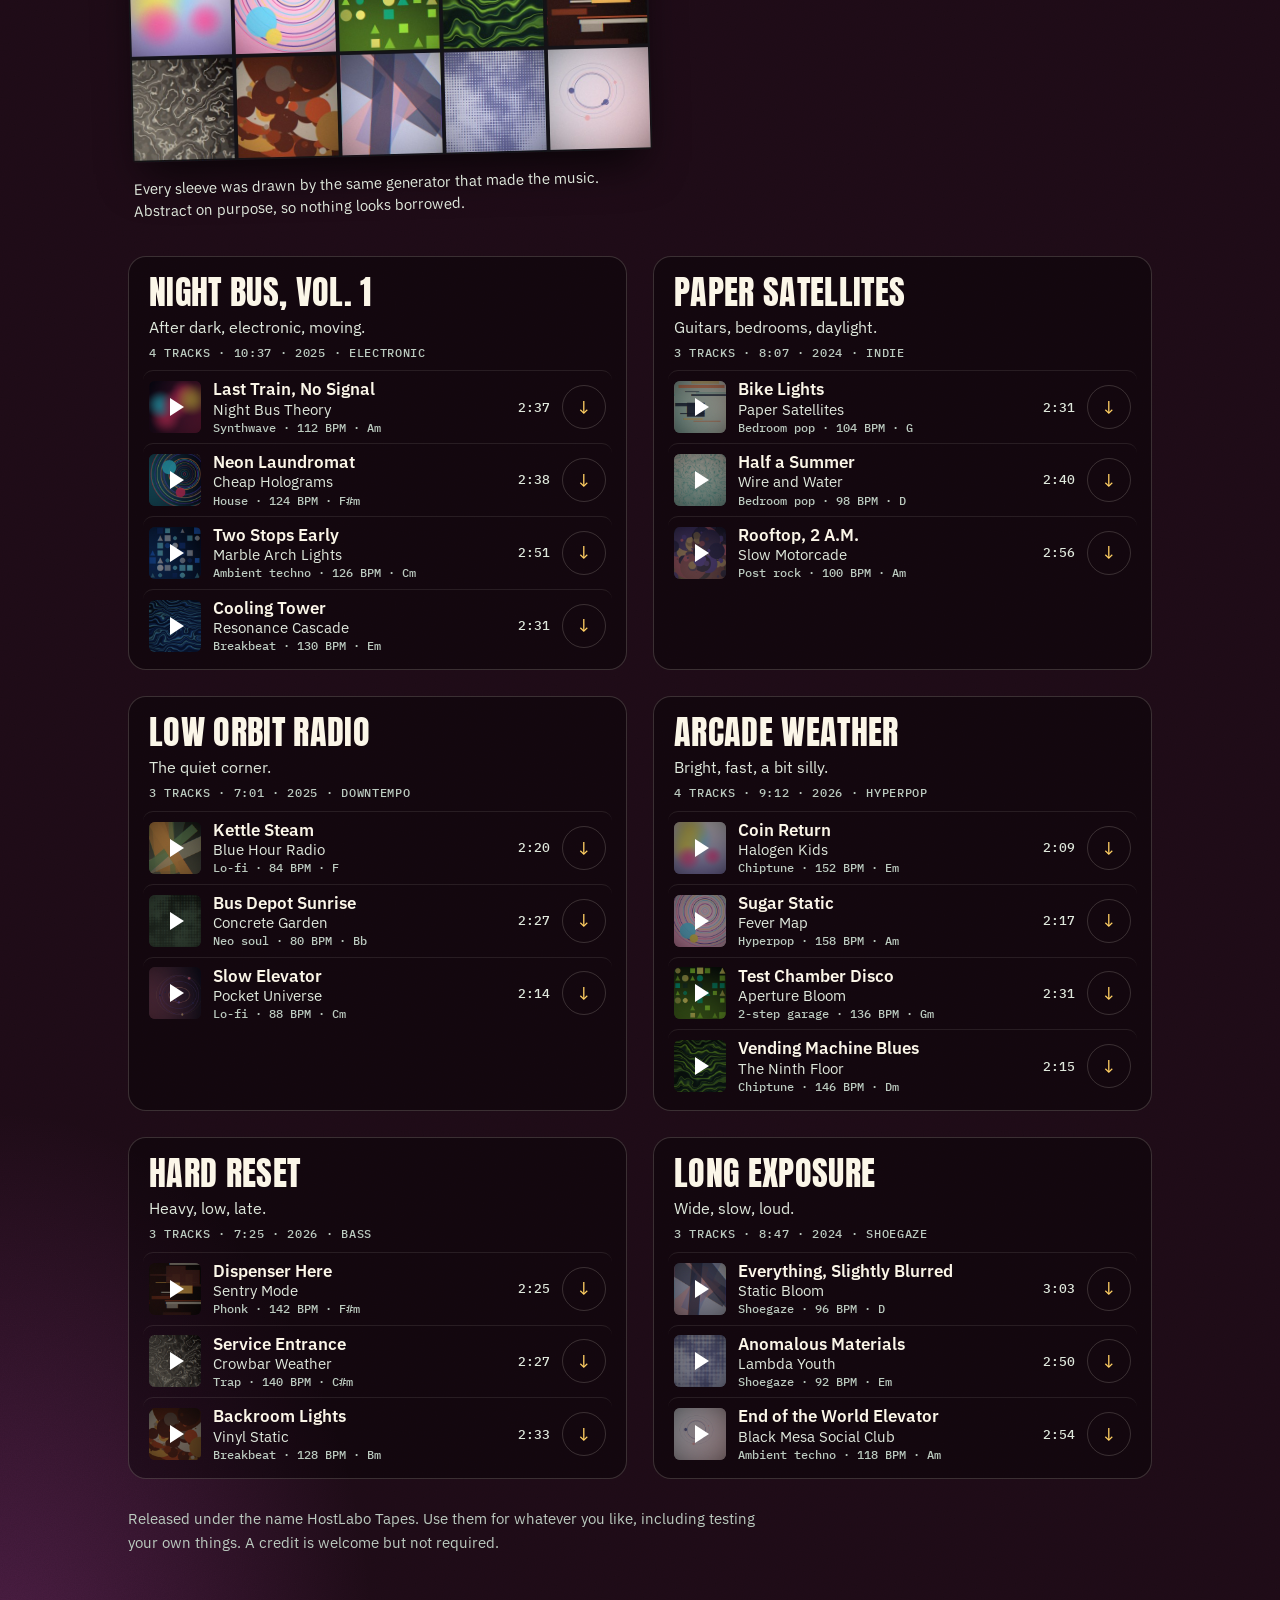
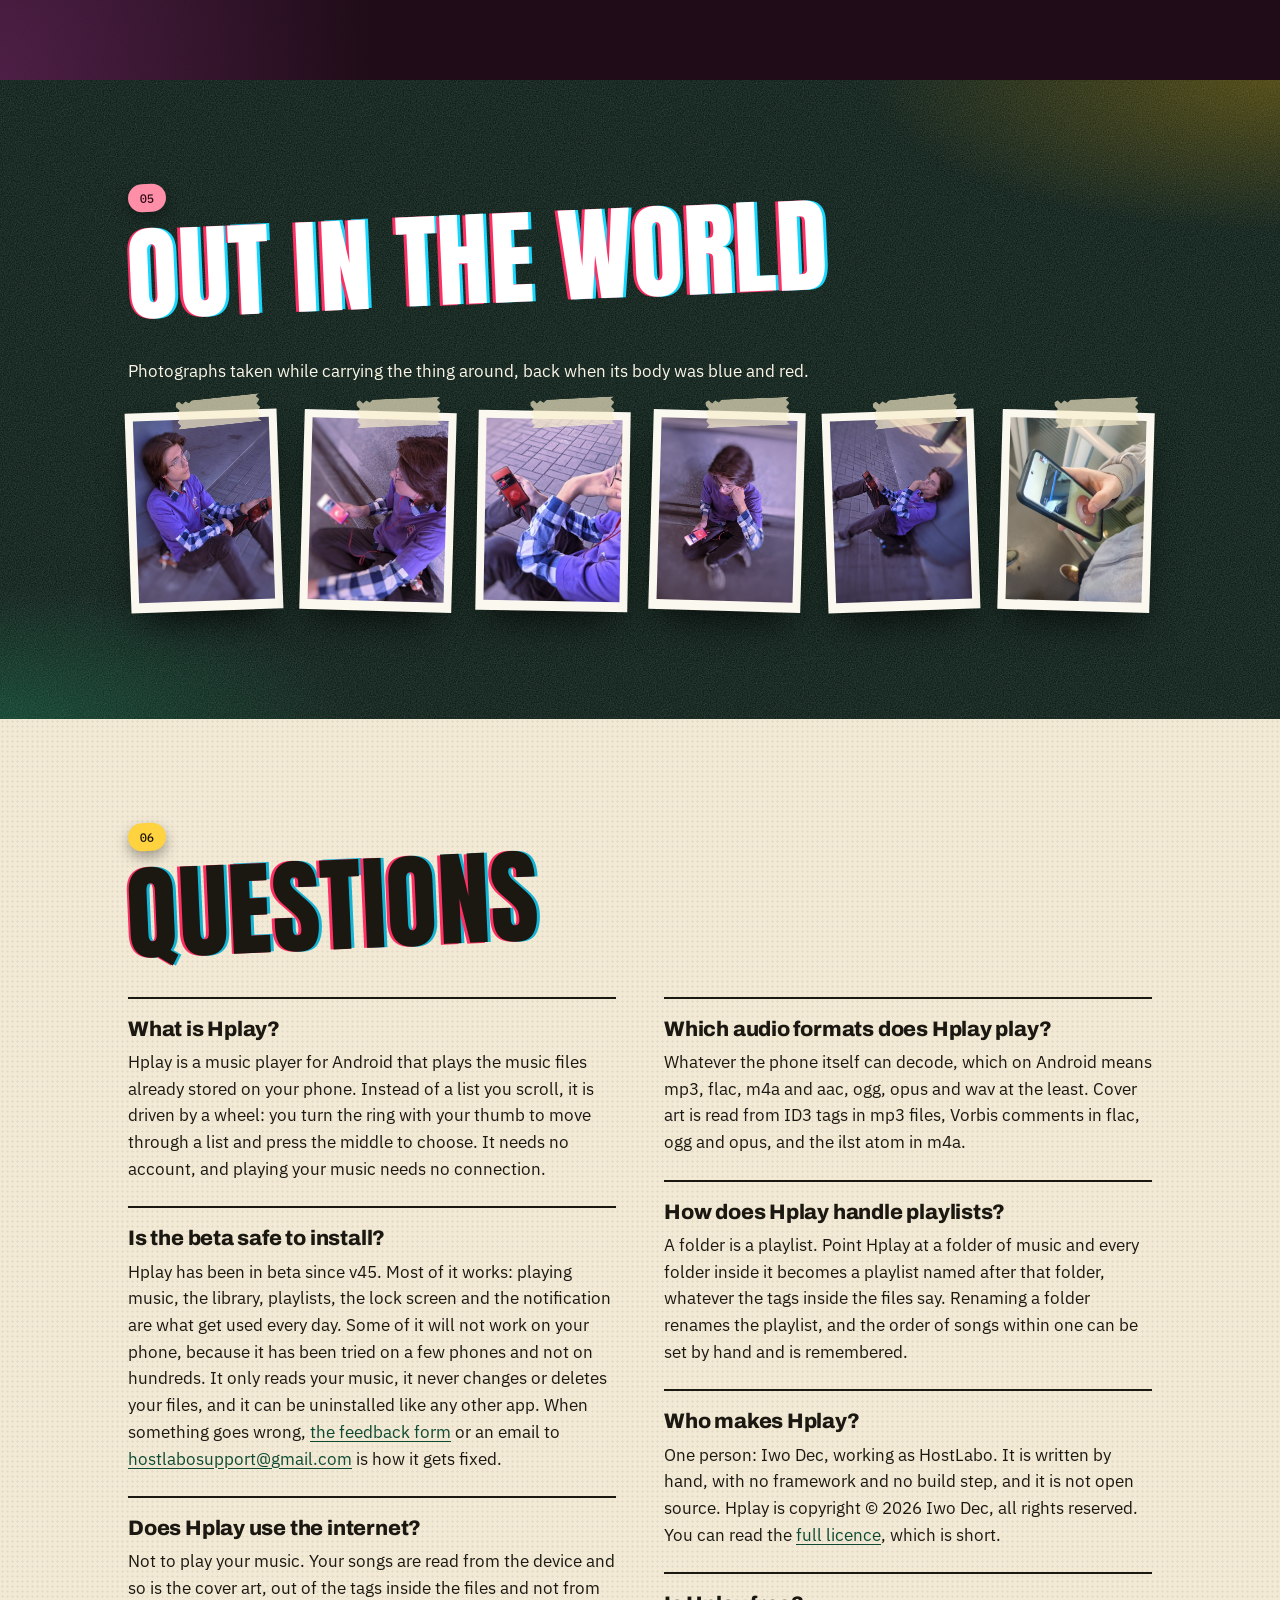
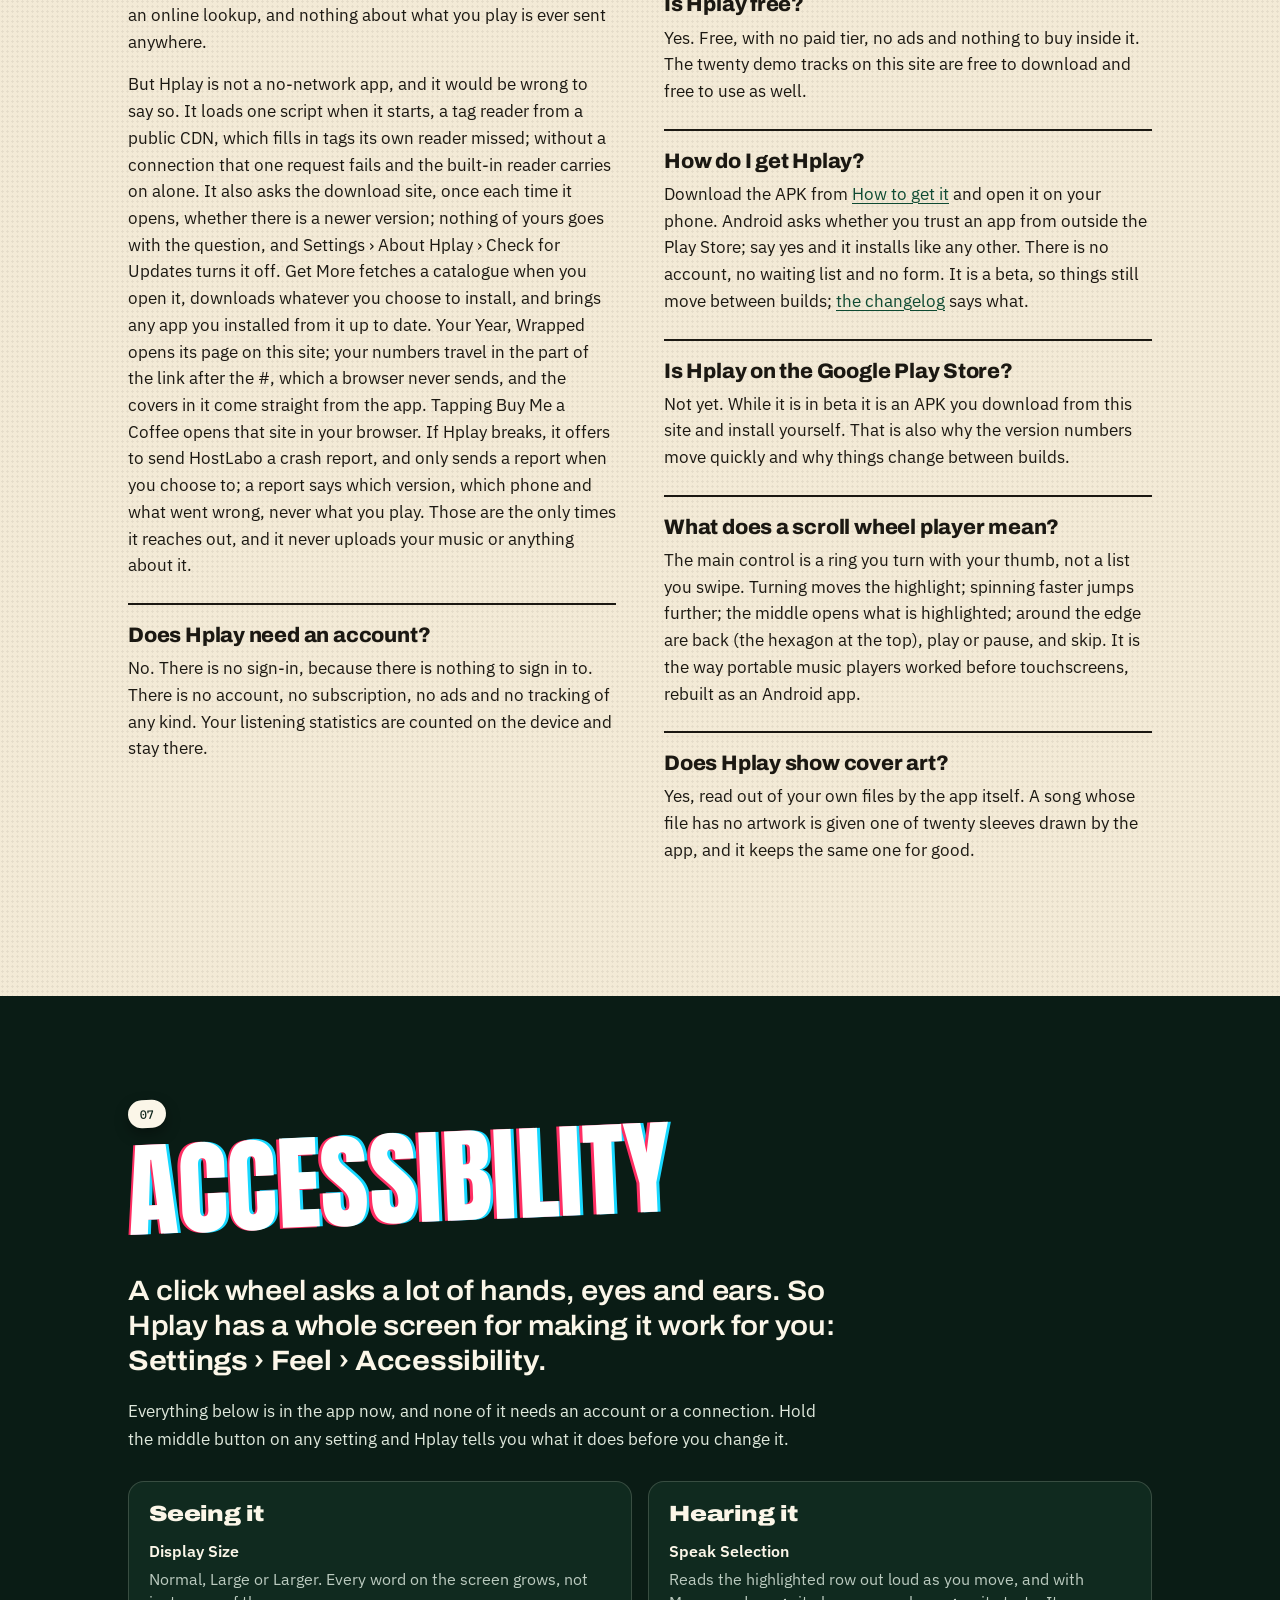
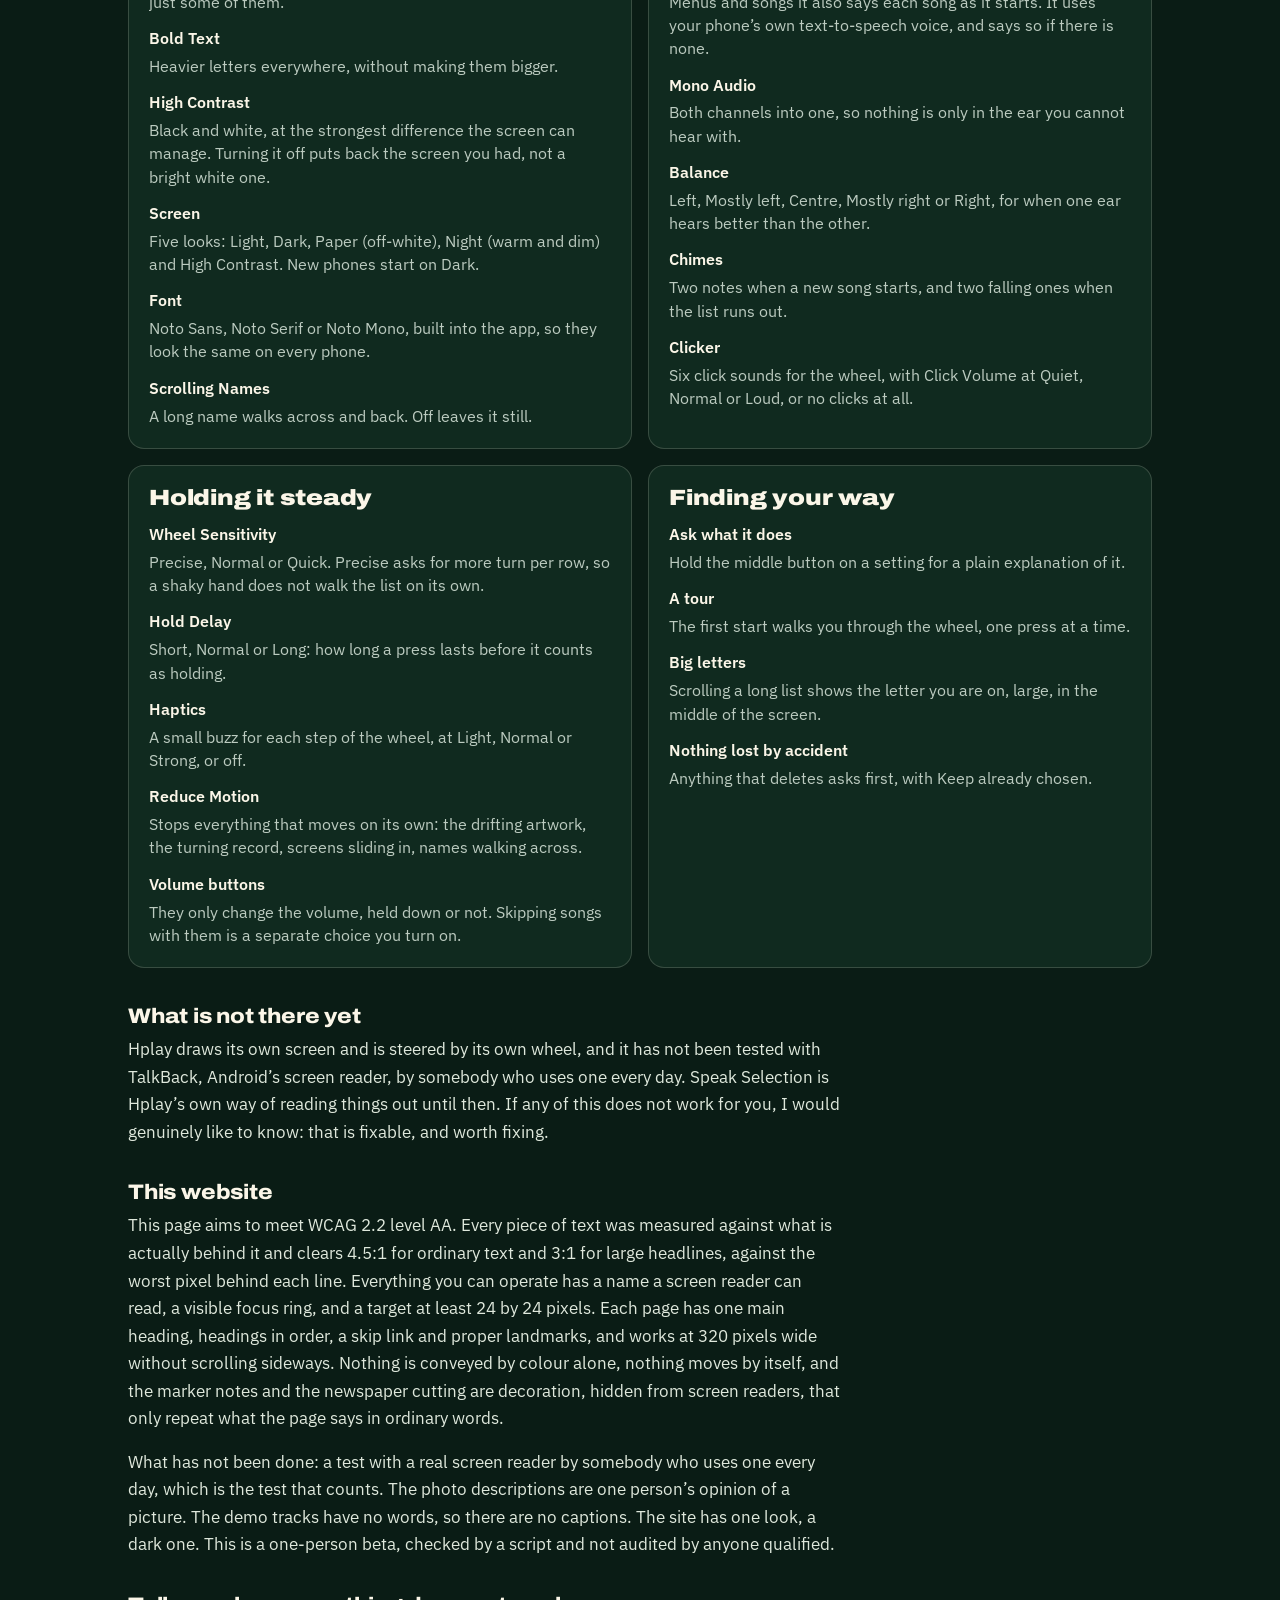
==== commit 9a852cf2: "Privacy: a report goes only when you choose to send one Co-Authored-By: Claude Opus 5.5 <noreply@ant" ====
--- a/index.html
+++ b/index.html
@@ -155,7 +155,7 @@
           "name": "Does Hplay use the internet?",
           "acceptedAnswer": {
             "@type": "Answer",
-            "text": "Not to play your music. Your songs are read from the device and so is the cover art, out of the tags inside the files and not from an online lookup, and nothing about what you play is ever sent anywhere. But Hplay is not a no-network app, and it would be wrong to say so. It loads one script when it starts, a tag reader from a public CDN, which fills in tags its own reader missed; without a connection that one request fails and the built-in reader carries on alone. It also asks the download site, once each time it opens, whether there is a newer version; nothing of yours goes with the question, and Settings › About Hplay › Check for Updates turns it off. Get More fetches a catalogue when you open it, downloads whatever you choose to install, and brings any app you installed from it up to date. Your Year, Wrapped opens its page on this site; your numbers travel in the part of the link after the #, which a browser never sends, and the covers in it come straight from the app. Tapping Buy Me a Coffee opens that site in your browser. If Hplay breaks, it offers to send HostLabo a crash report, and only sends one if you press Send Report; the report says which version, which phone and what went wrong, never what you play. Those are the only times it reaches out, and it never uploads your music or anything about it."
+            "text": "Not to play your music. Your songs are read from the device and so is the cover art, out of the tags inside the files and not from an online lookup, and nothing about what you play is ever sent anywhere. But Hplay is not a no-network app, and it would be wrong to say so. It loads one script when it starts, a tag reader from a public CDN, which fills in tags its own reader missed; without a connection that one request fails and the built-in reader carries on alone. It also asks the download site, once each time it opens, whether there is a newer version; nothing of yours goes with the question, and Settings › About Hplay › Check for Updates turns it off. Get More fetches a catalogue when you open it, downloads whatever you choose to install, and brings any app you installed from it up to date. Your Year, Wrapped opens its page on this site; your numbers travel in the part of the link after the #, which a browser never sends, and the covers in it come straight from the app. Tapping Buy Me a Coffee opens that site in your browser. If Hplay breaks, it offers to send HostLabo a crash report, and only sends a report when you choose to; a report says which version, which phone and what went wrong, never what you play. Those are the only times it reaches out, and it never uploads your music or anything about it."
           }
         },
         {
@@ -378,7 +378,7 @@
           <tr><td>When you open Get More</td><td>The catalogue, whatever you choose to install, and a newer copy of any app you installed from it.</td></tr>
           <tr><td>When you open Your Year, Wrapped</td><td>Its page on this site. Your numbers ride in the part of the link after the #, which is never sent.</td></tr>
           <tr><td>If you tap Buy Me a Coffee</td><td>That site, opened in your phone&rsquo;s browser.</td></tr>
-          <tr><td>Only if you press Send Report after a crash</td><td>A report of what went wrong, sent by email to HostLabo through Web3Forms (the same service as the feedback form): the app version, your phone model and Android version, and the settings. Never your music or the names of your songs. Not Now sends nothing.</td></tr>
+          <tr><td>Only if you choose to send a report</td><td>A report of what went wrong, sent by email to HostLabo through Web3Forms (the same service as the feedback form): the app version, your phone model and Android version, the settings and what the app was doing. Never your music or the names of your songs. Not Now sends nothing.</td></tr>
         </tbody>
       </table>
     </div>
@@ -824,7 +824,7 @@
       <div class="qa">
         <h3>Does Hplay use the internet?</h3>
         <p>Not to play your music. Your songs are read from the device and so is the cover art, out of the tags inside the files and not from an online lookup, and nothing about what you play is ever sent anywhere.</p>
-        <p>But Hplay is not a no-network app, and it would be wrong to say so. It loads one script when it starts, a tag reader from a public CDN, which fills in tags its own reader missed; without a connection that one request fails and the built-in reader carries on alone. It also asks the download site, once each time it opens, whether there is a newer version; nothing of yours goes with the question, and Settings &rsaquo; About Hplay &rsaquo; Check for Updates turns it off. Get More fetches a catalogue when you open it, downloads whatever you choose to install, and brings any app you installed from it up to date. Your Year, Wrapped opens its page on this site; your numbers travel in the part of the link after the #, which a browser never sends, and the covers in it come straight from the app. Tapping Buy Me a Coffee opens that site in your browser. If Hplay breaks, it offers to send HostLabo a crash report, and only sends one if you press Send Report; the report says which version, which phone and what went wrong, never what you play. Those are the only times it reaches out, and it never uploads your music or anything about it.</p>
+        <p>But Hplay is not a no-network app, and it would be wrong to say so. It loads one script when it starts, a tag reader from a public CDN, which fills in tags its own reader missed; without a connection that one request fails and the built-in reader carries on alone. It also asks the download site, once each time it opens, whether there is a newer version; nothing of yours goes with the question, and Settings &rsaquo; About Hplay &rsaquo; Check for Updates turns it off. Get More fetches a catalogue when you open it, downloads whatever you choose to install, and brings any app you installed from it up to date. Your Year, Wrapped opens its page on this site; your numbers travel in the part of the link after the #, which a browser never sends, and the covers in it come straight from the app. Tapping Buy Me a Coffee opens that site in your browser. If Hplay breaks, it offers to send HostLabo a crash report, and only sends a report when you choose to; a report says which version, which phone and what went wrong, never what you play. Those are the only times it reaches out, and it never uploads your music or anything about it.</p>
       </div>
       <div class="qa">
         <h3>Does Hplay need an account?</h3>
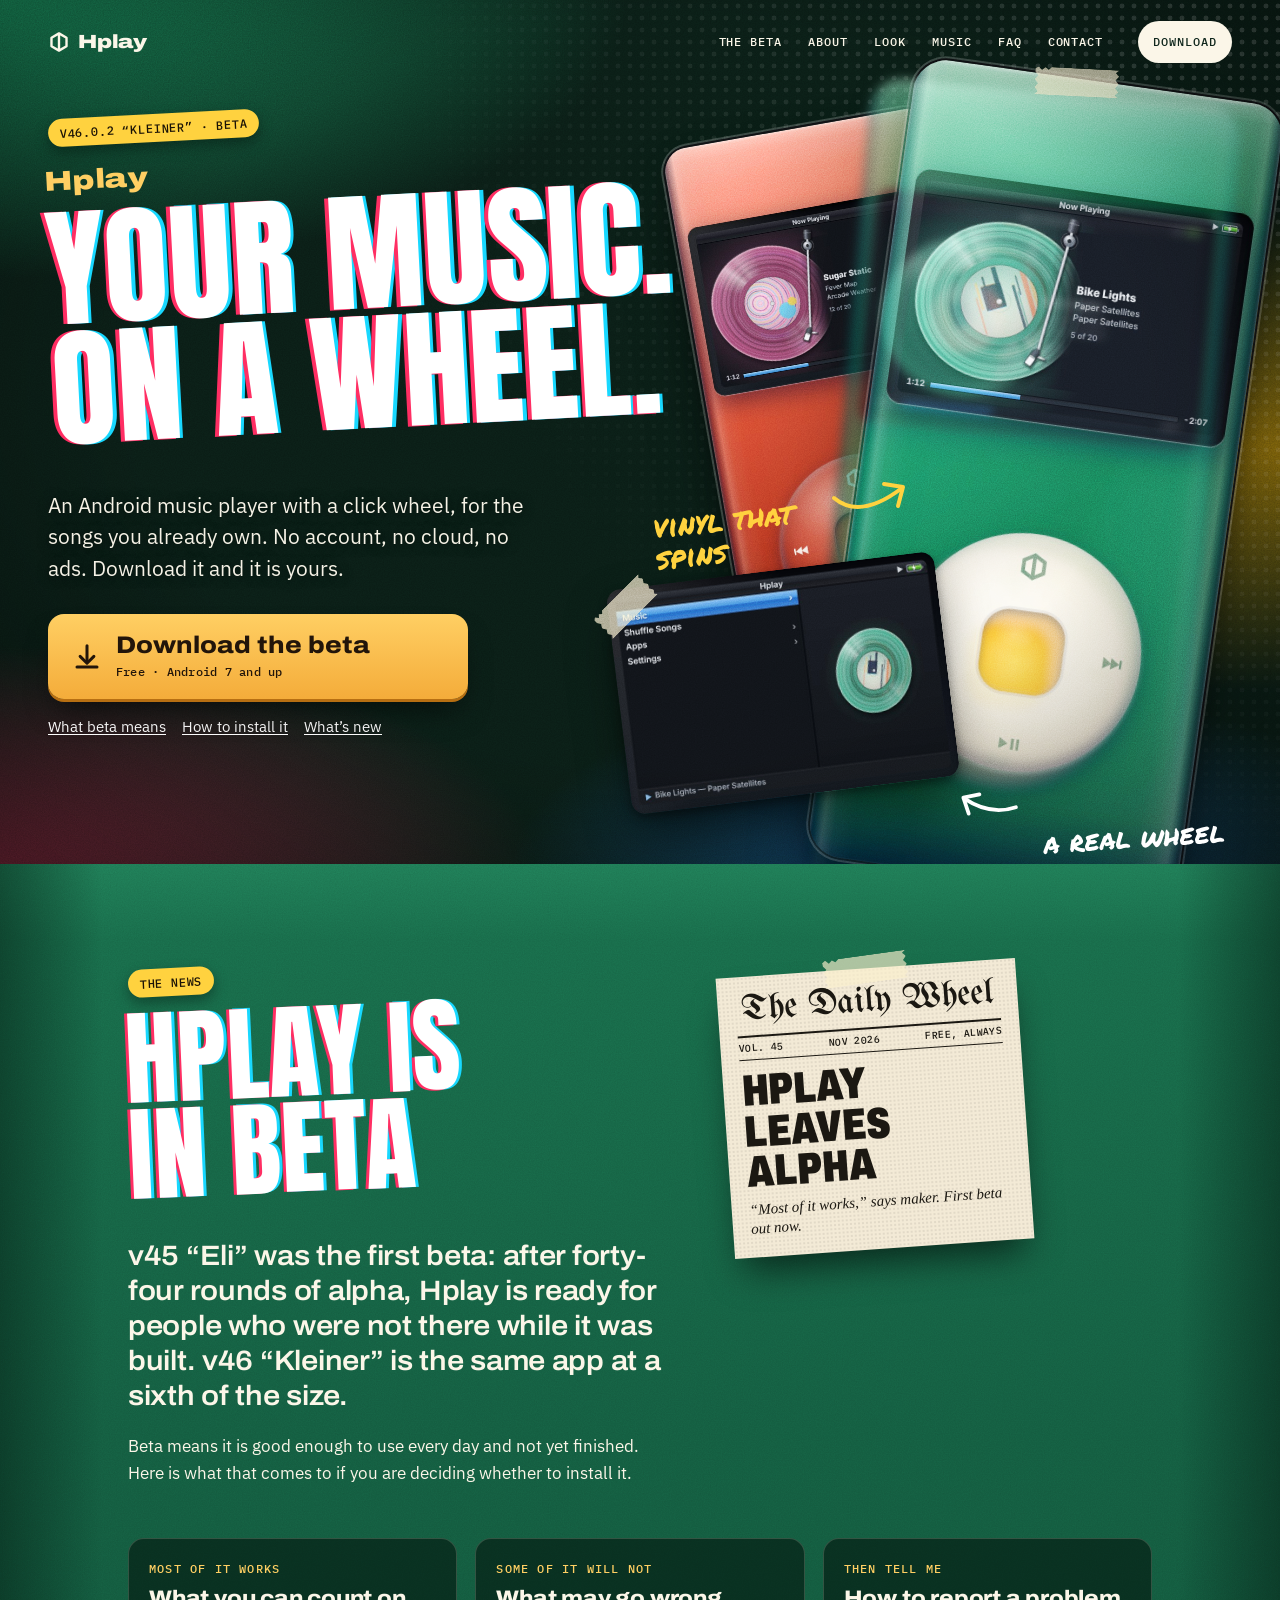
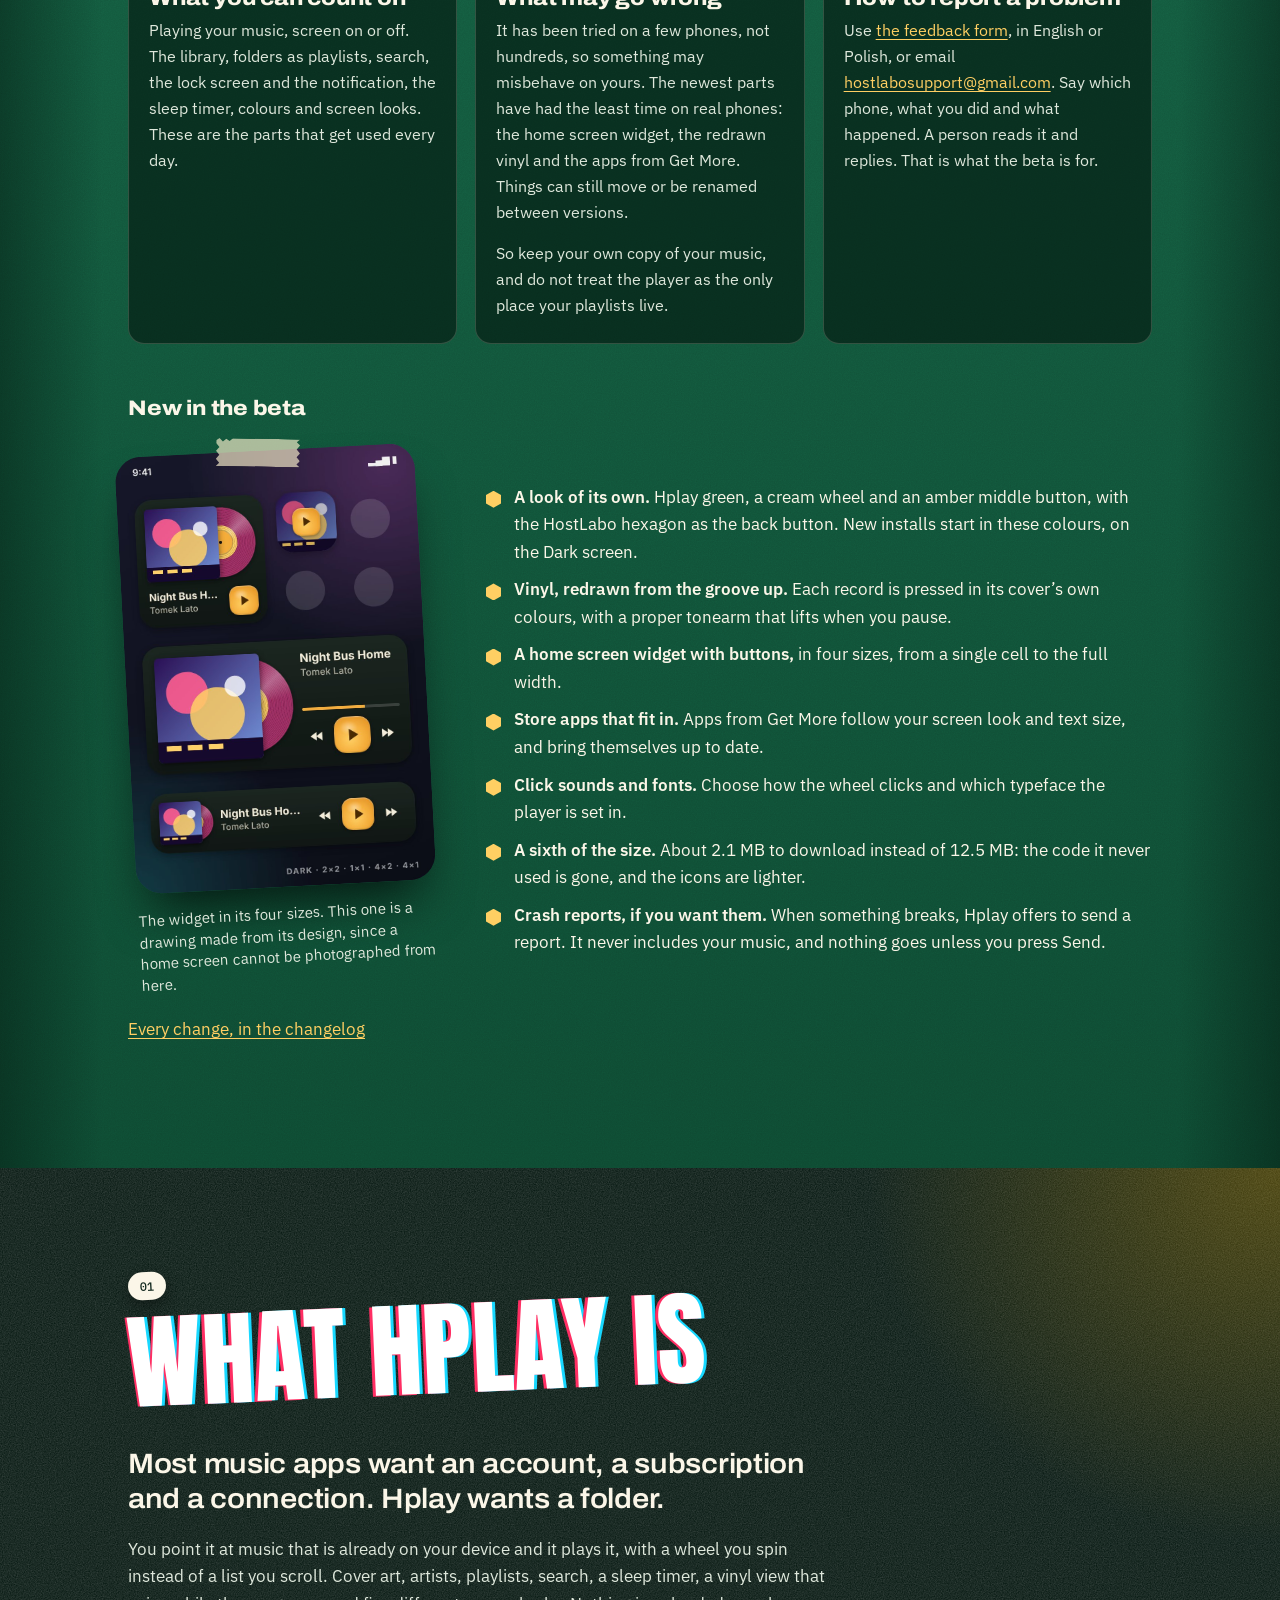
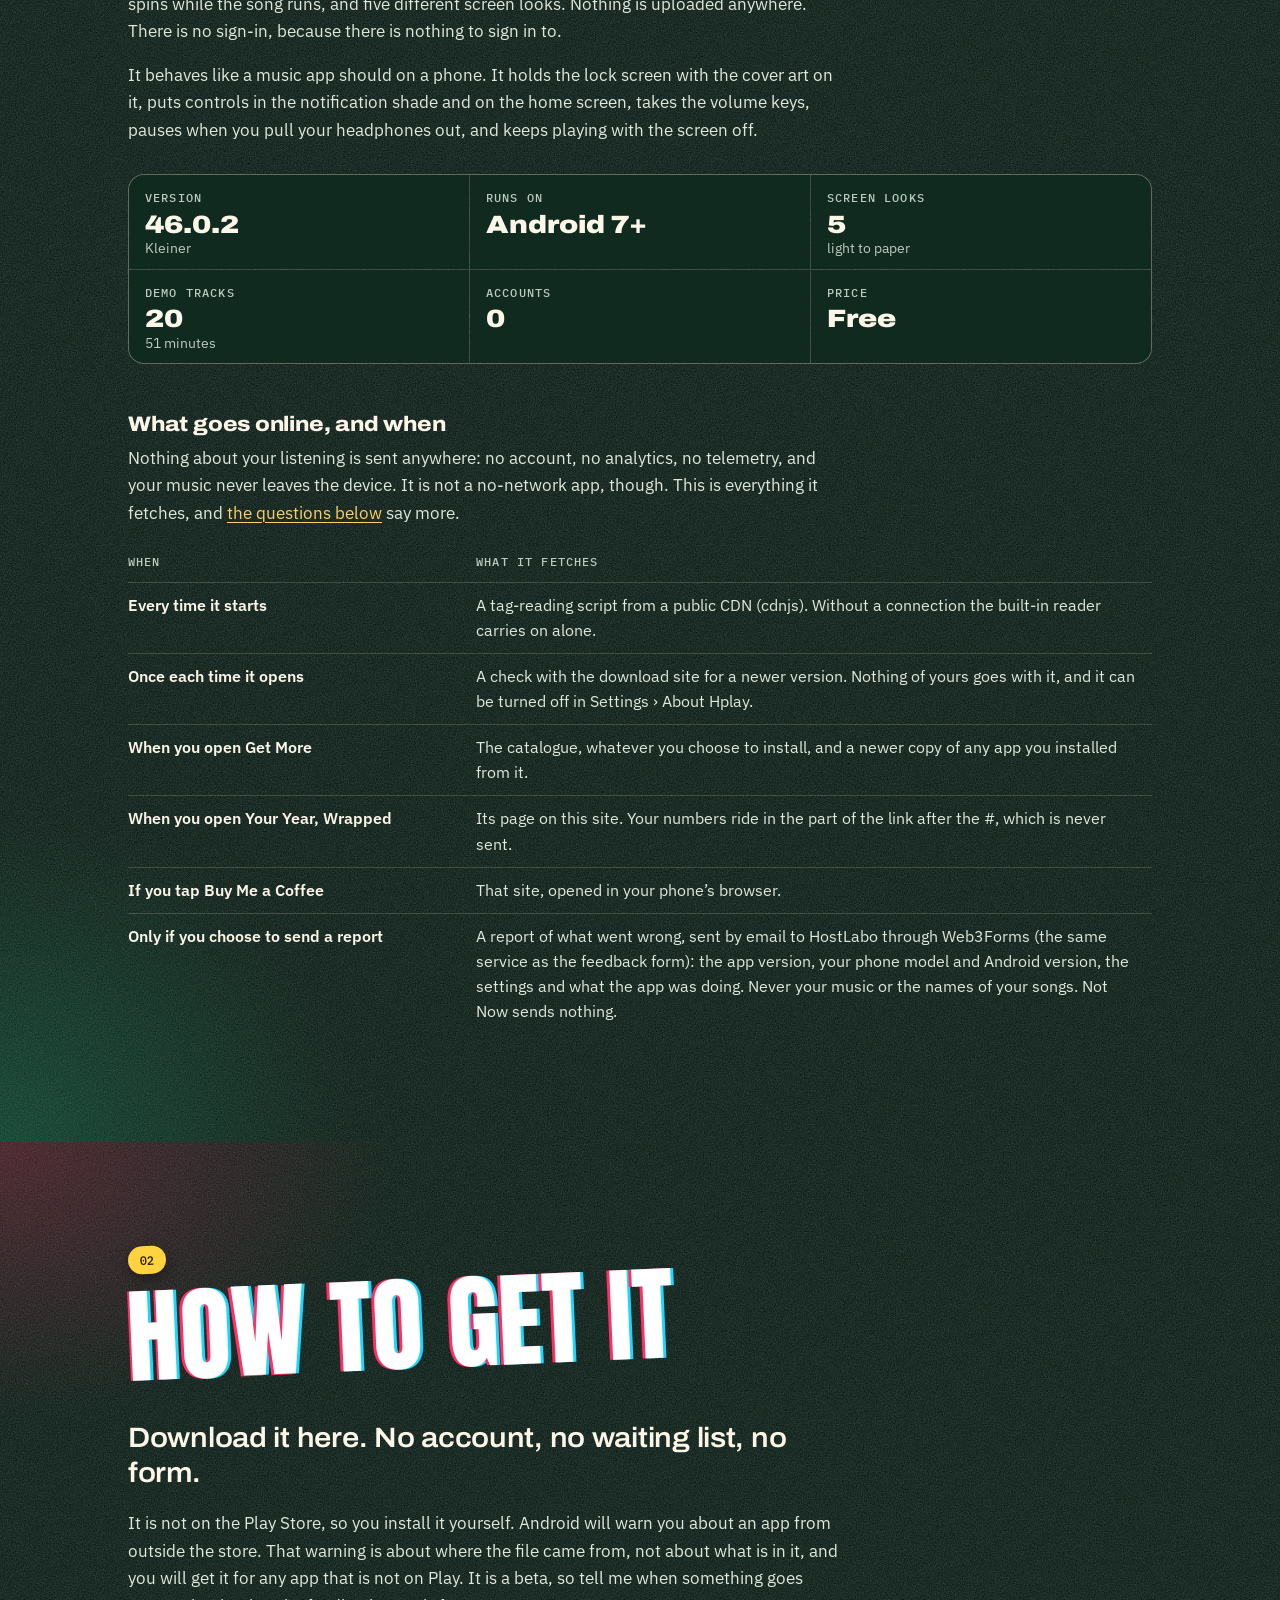
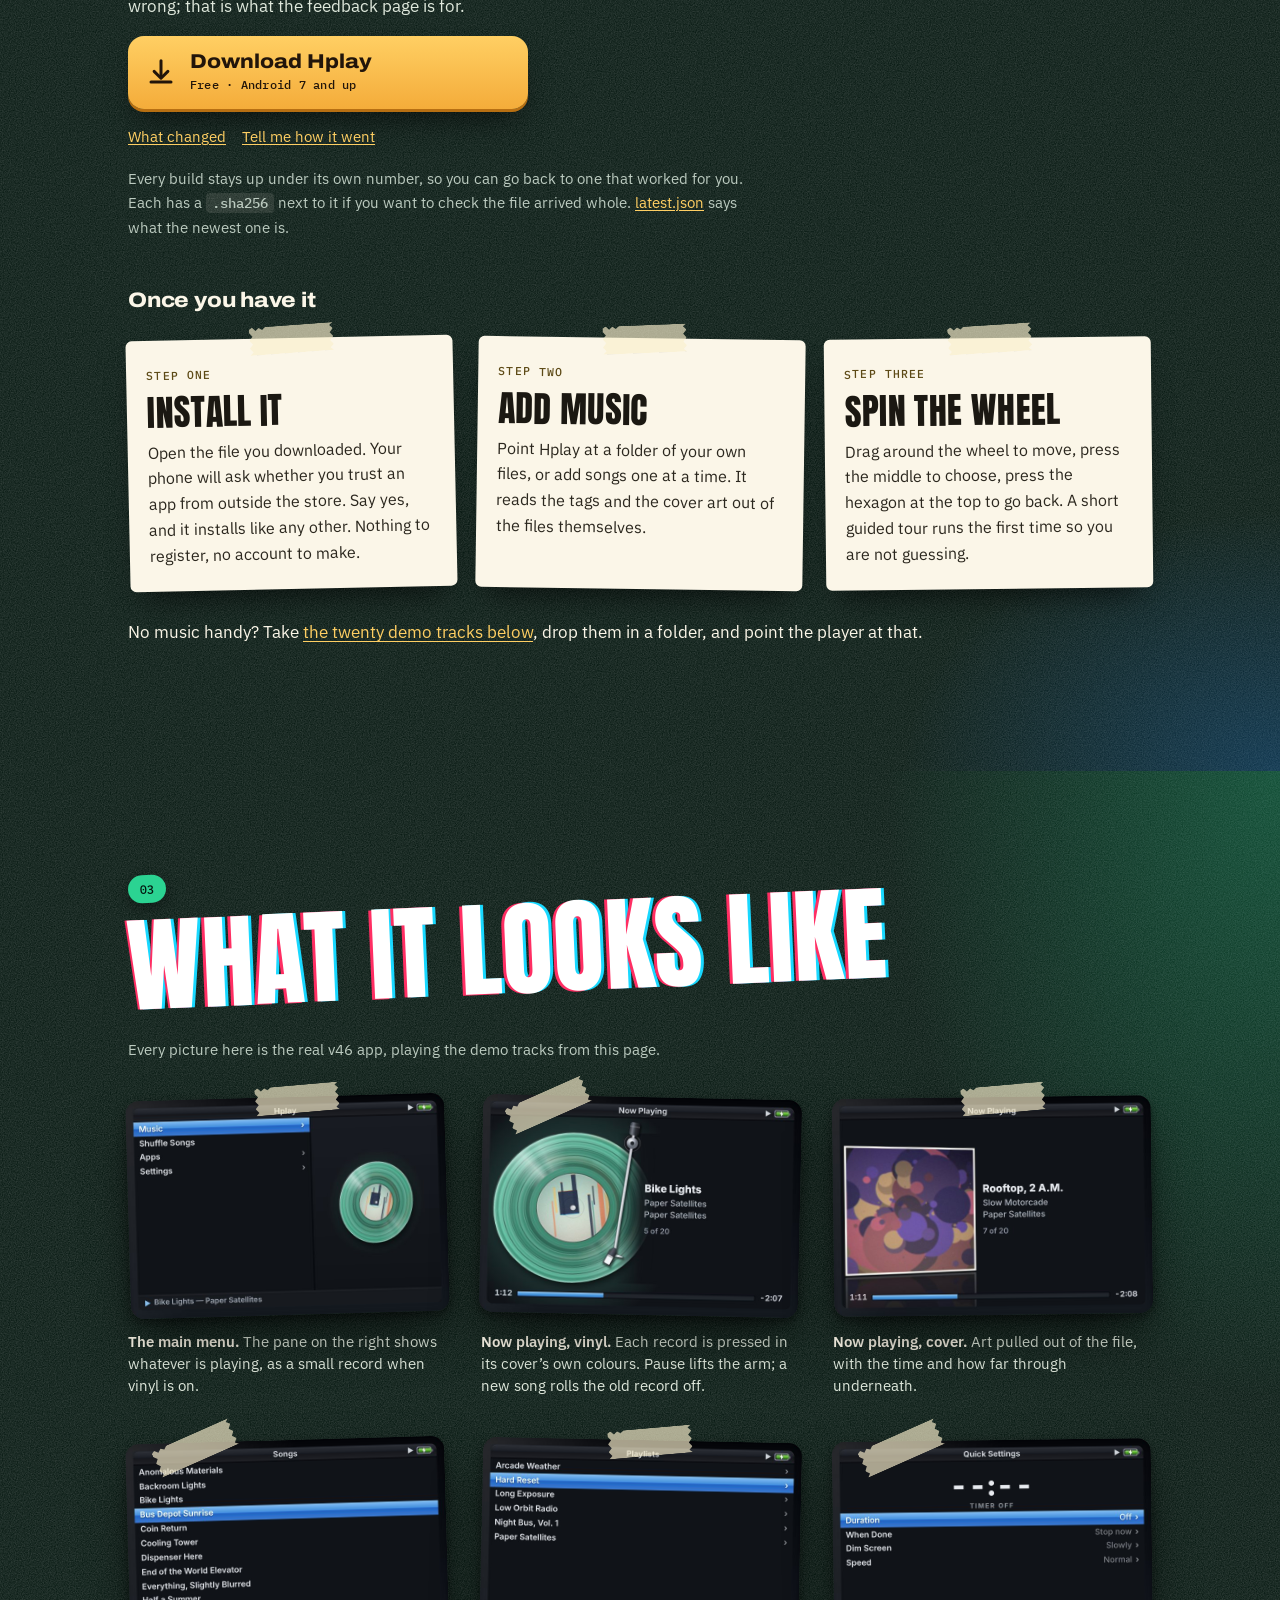
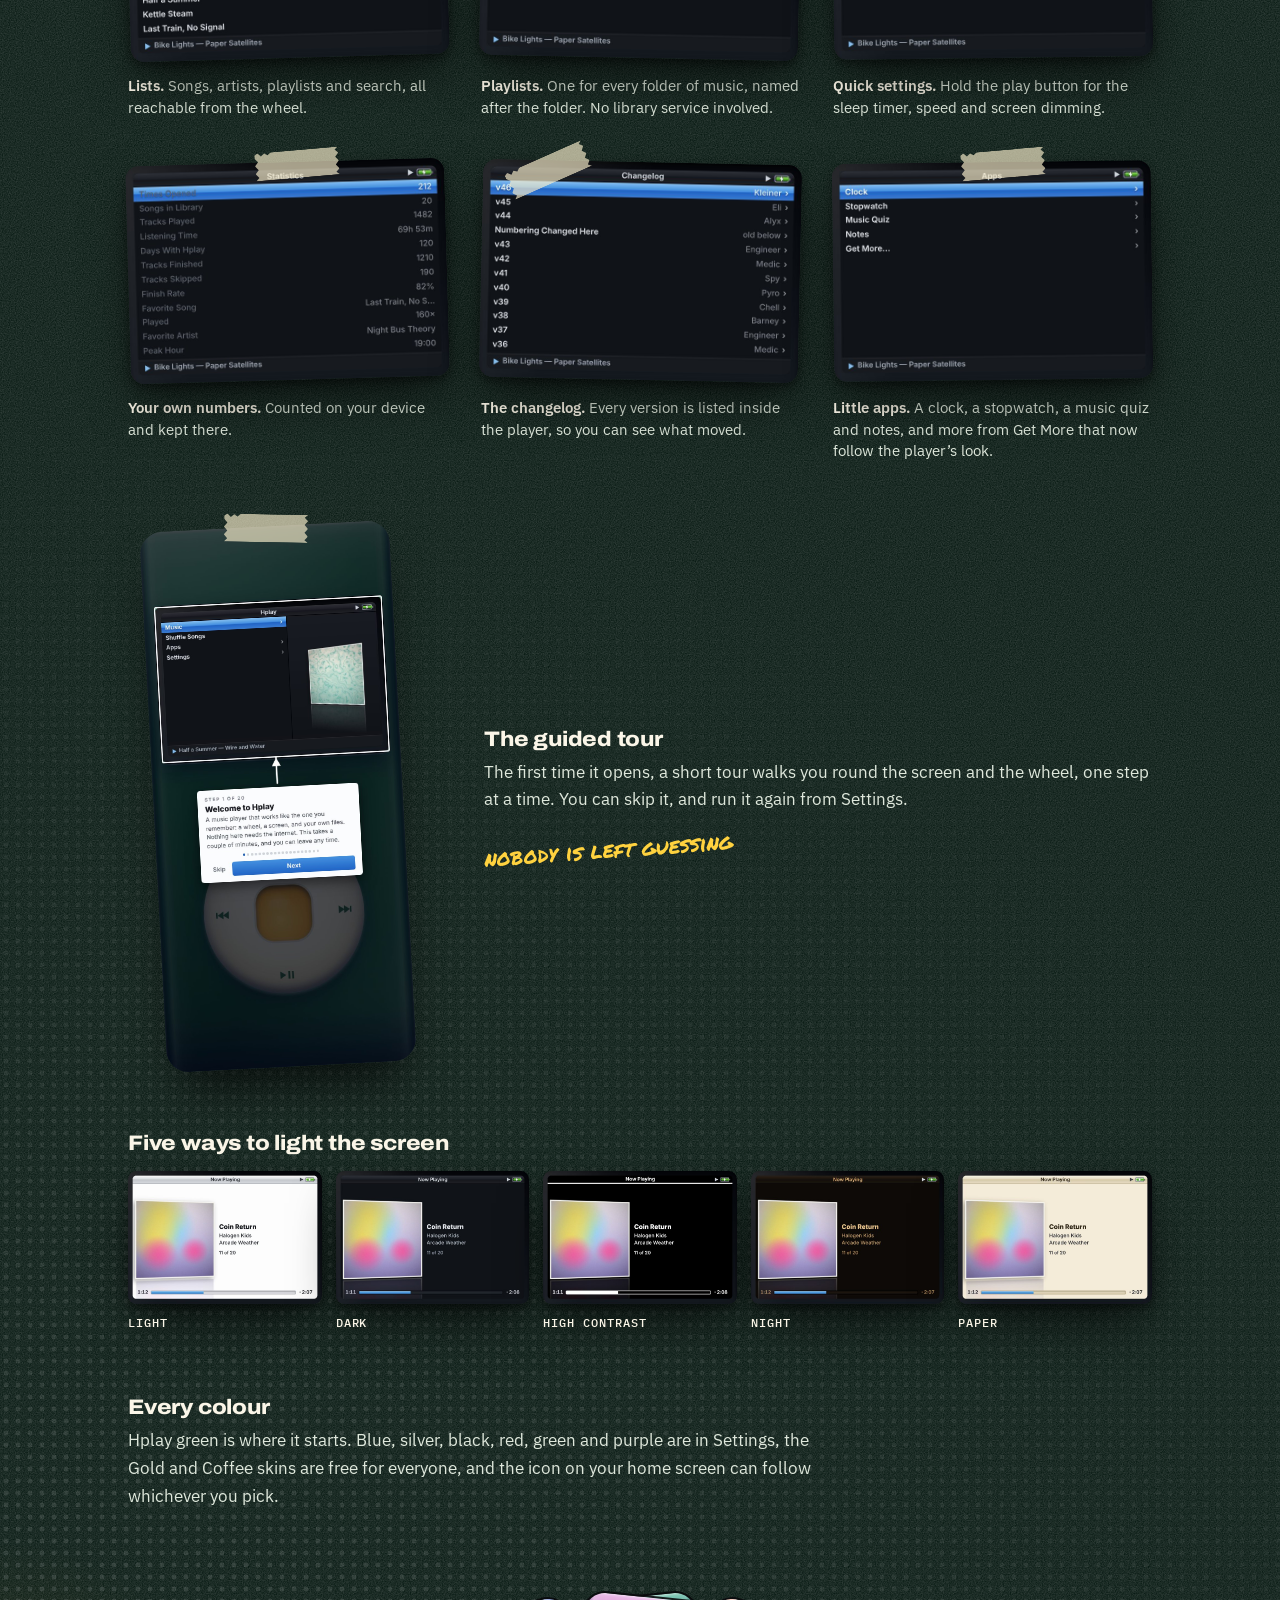
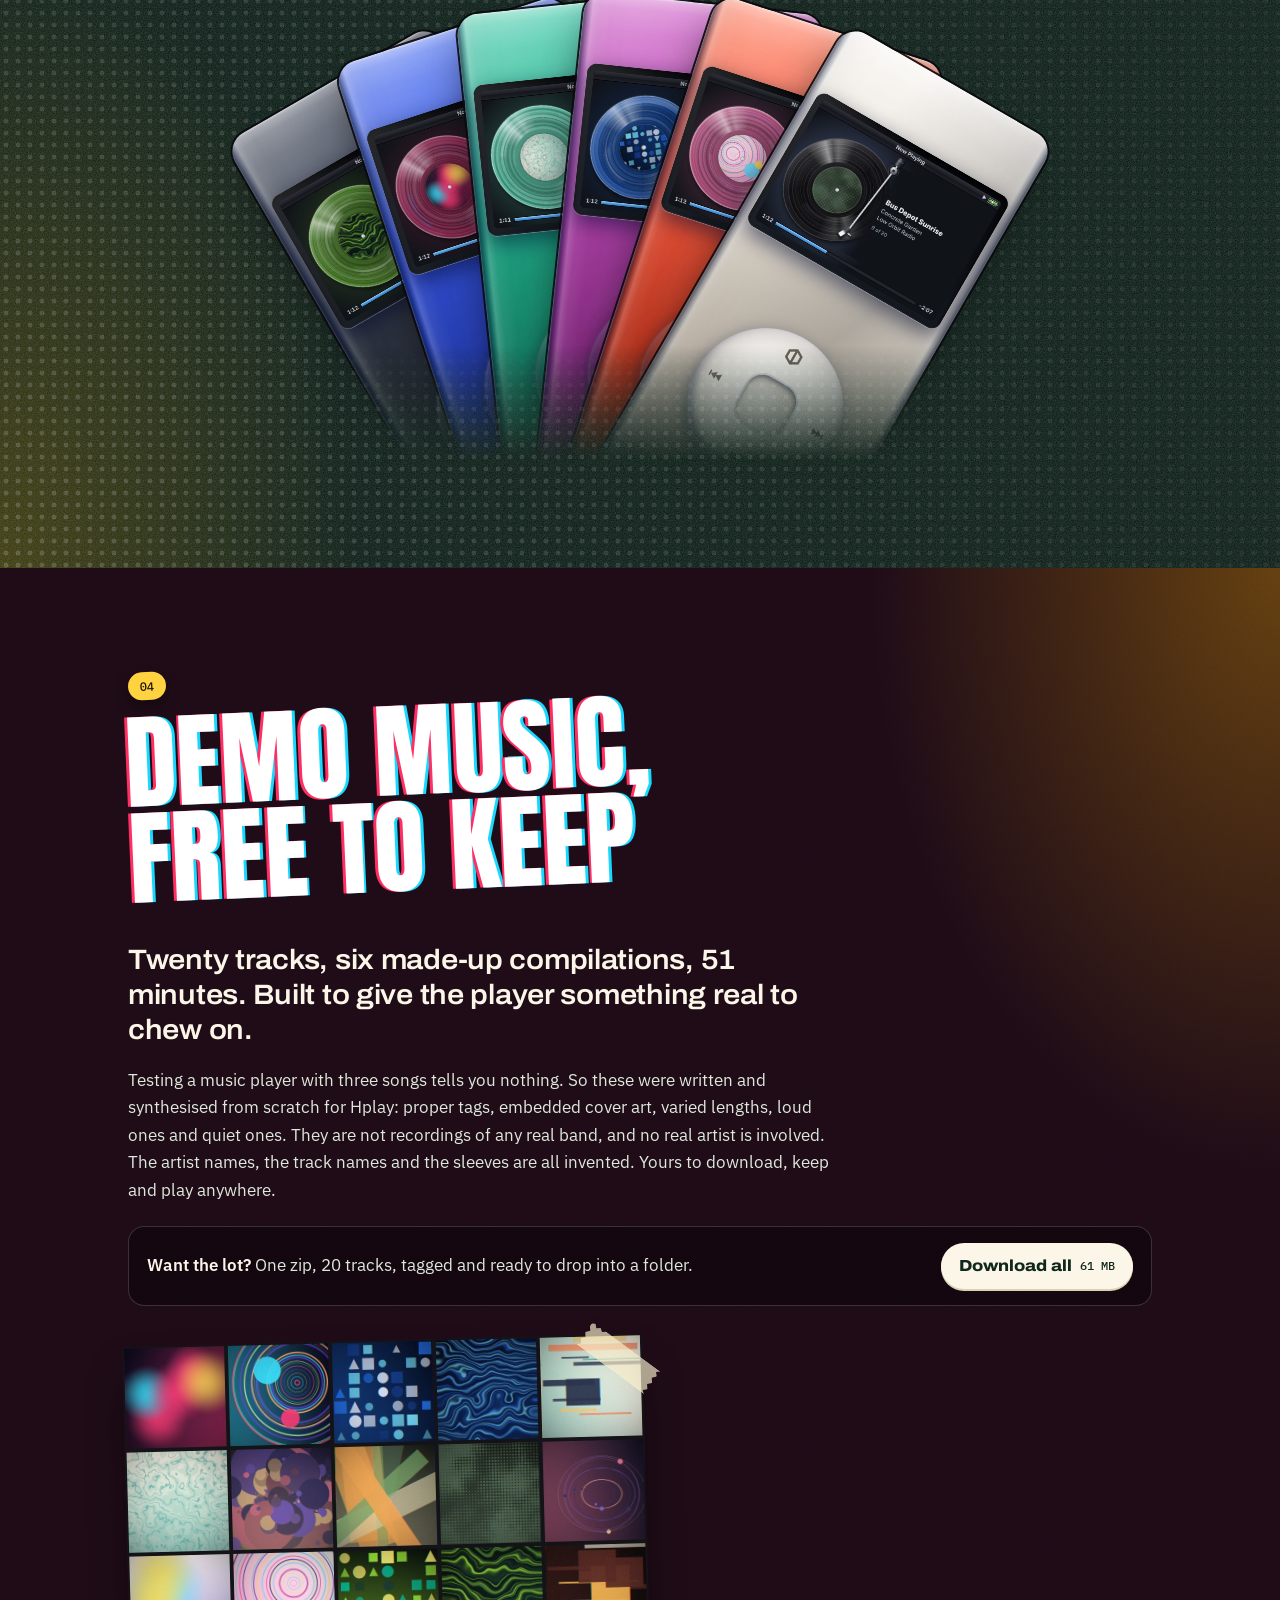
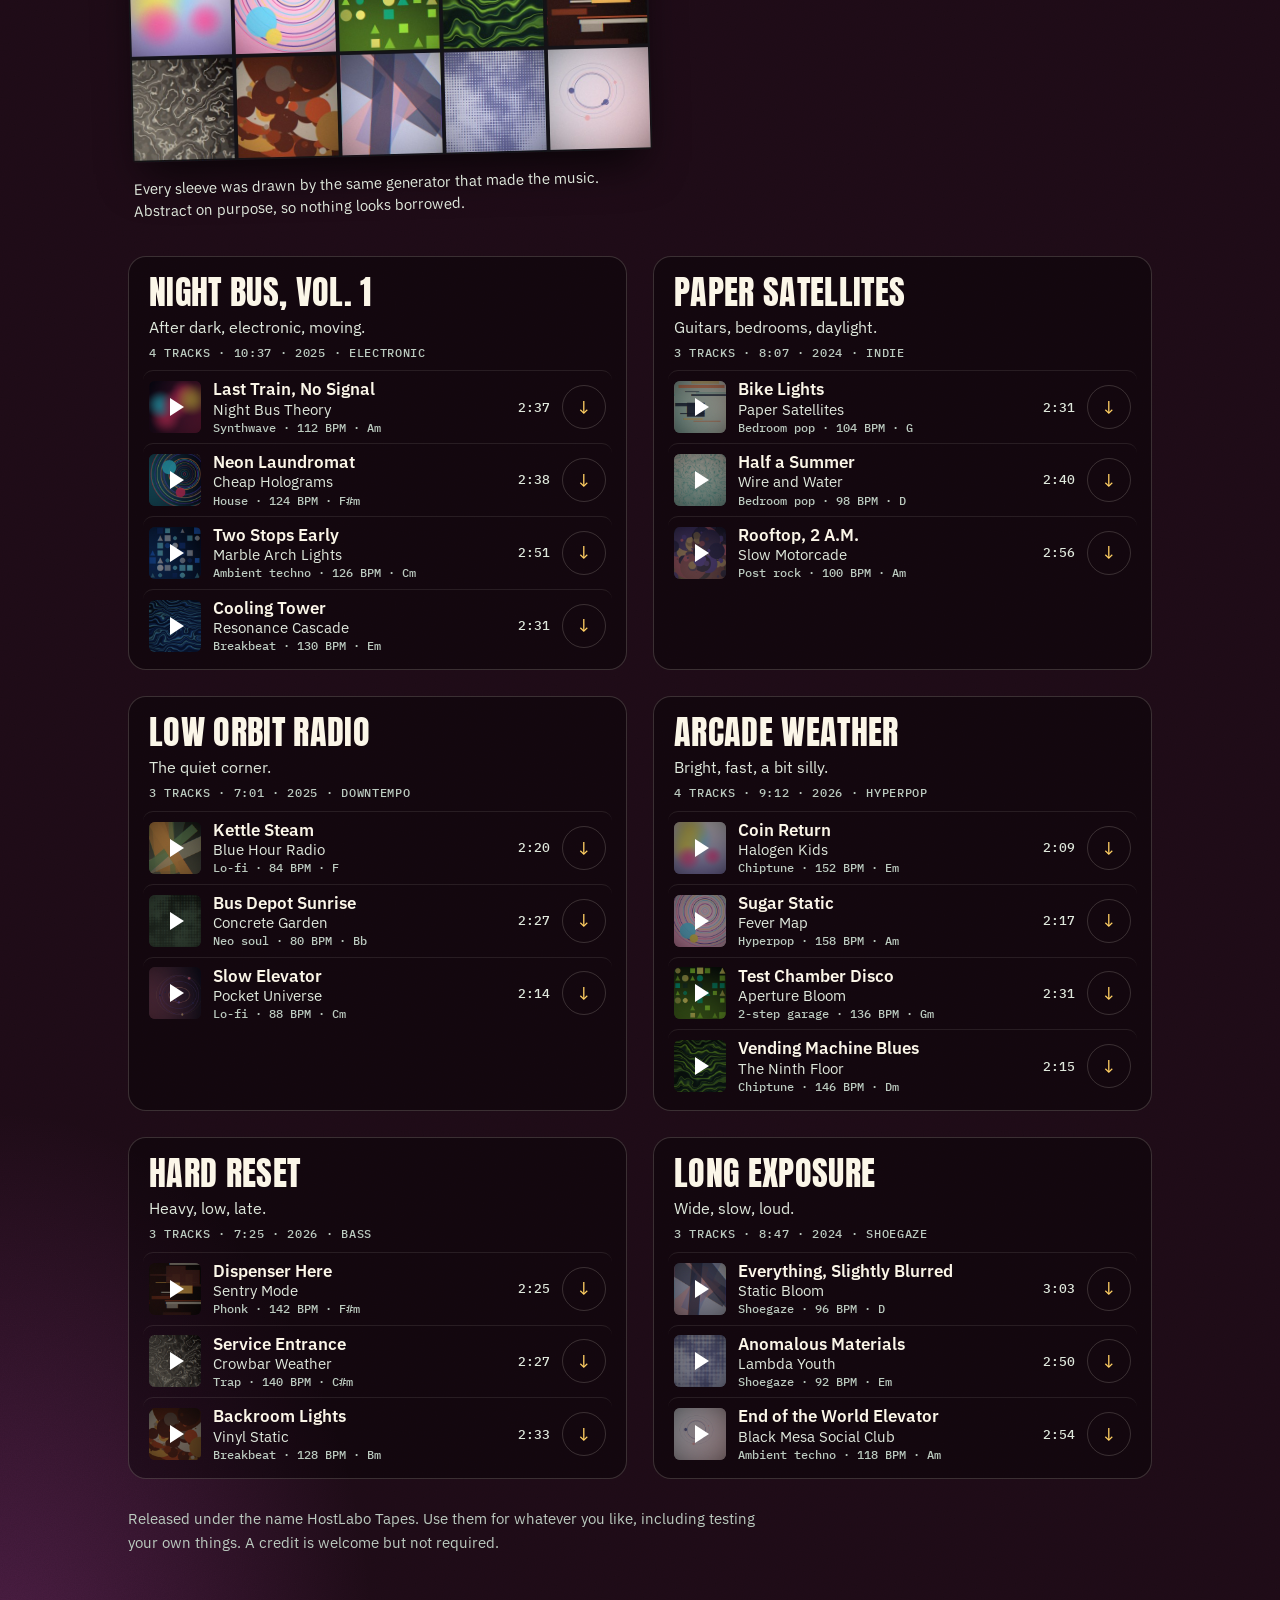
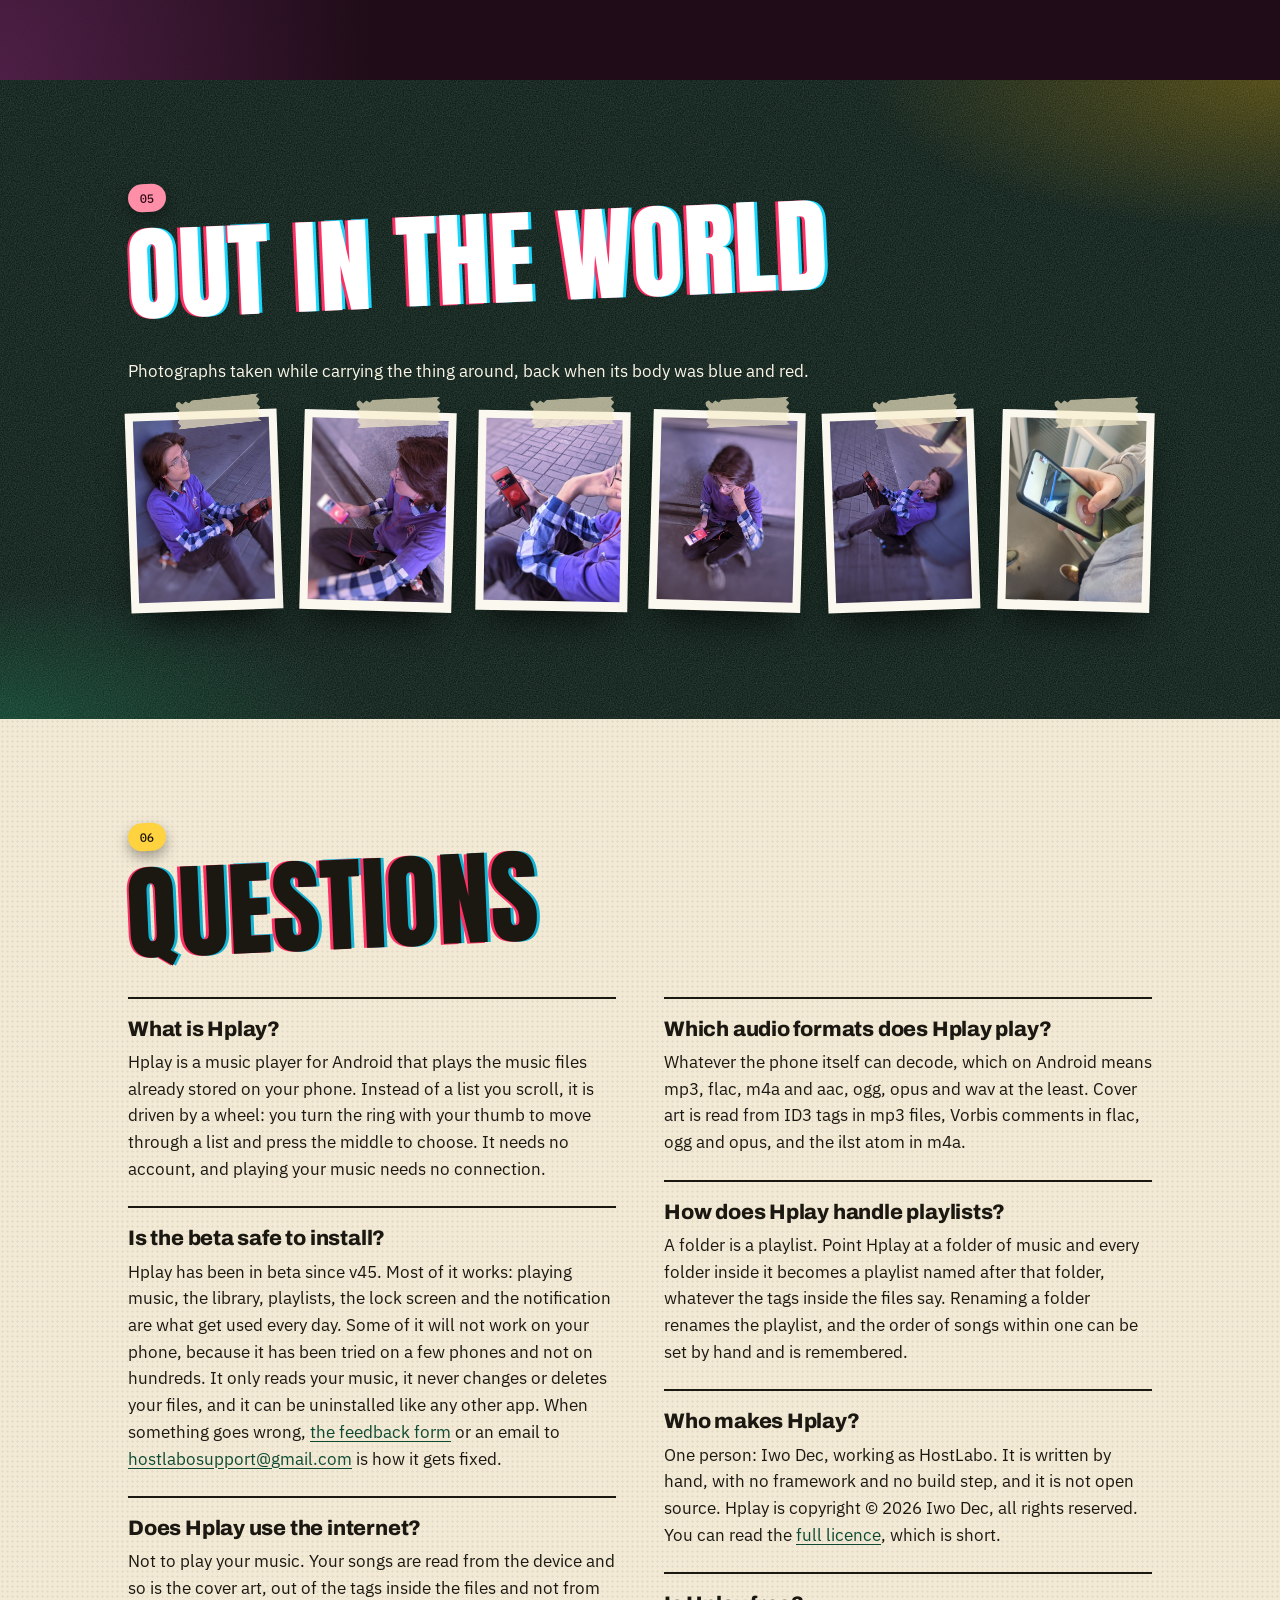
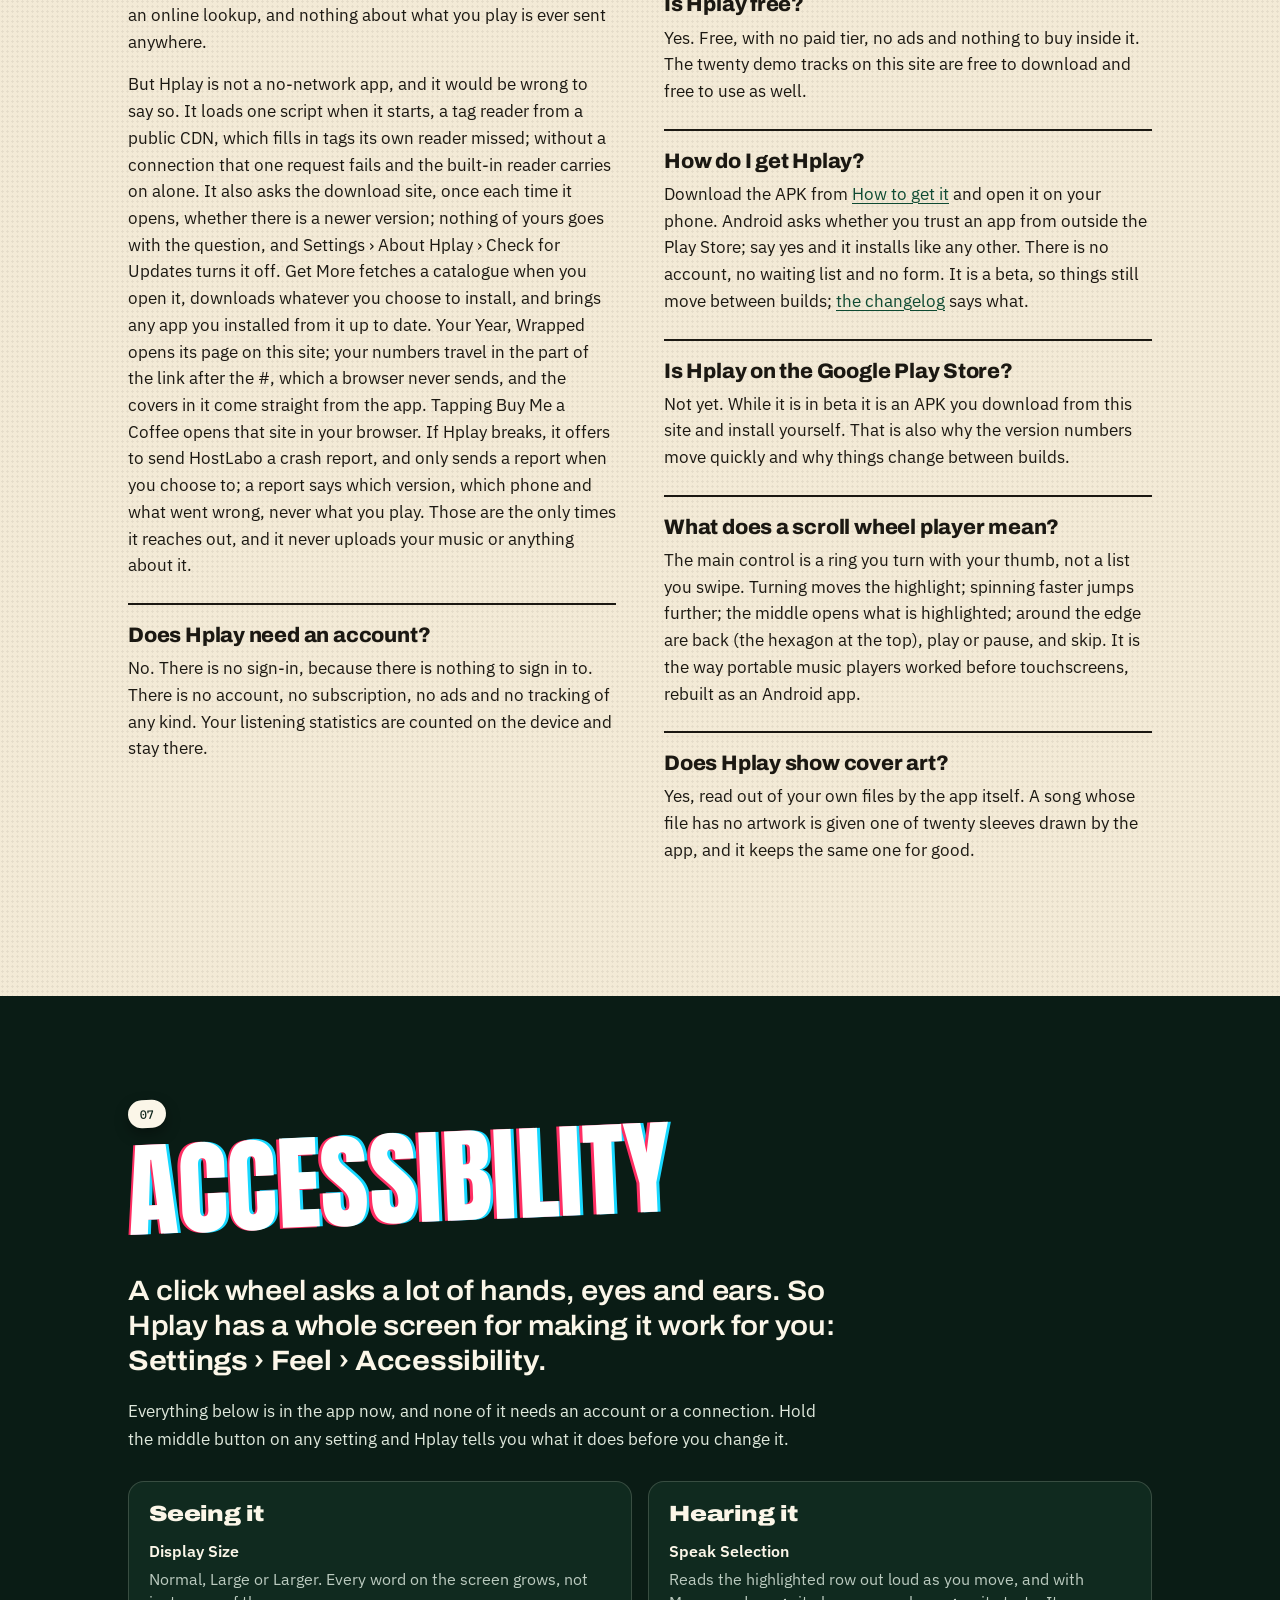
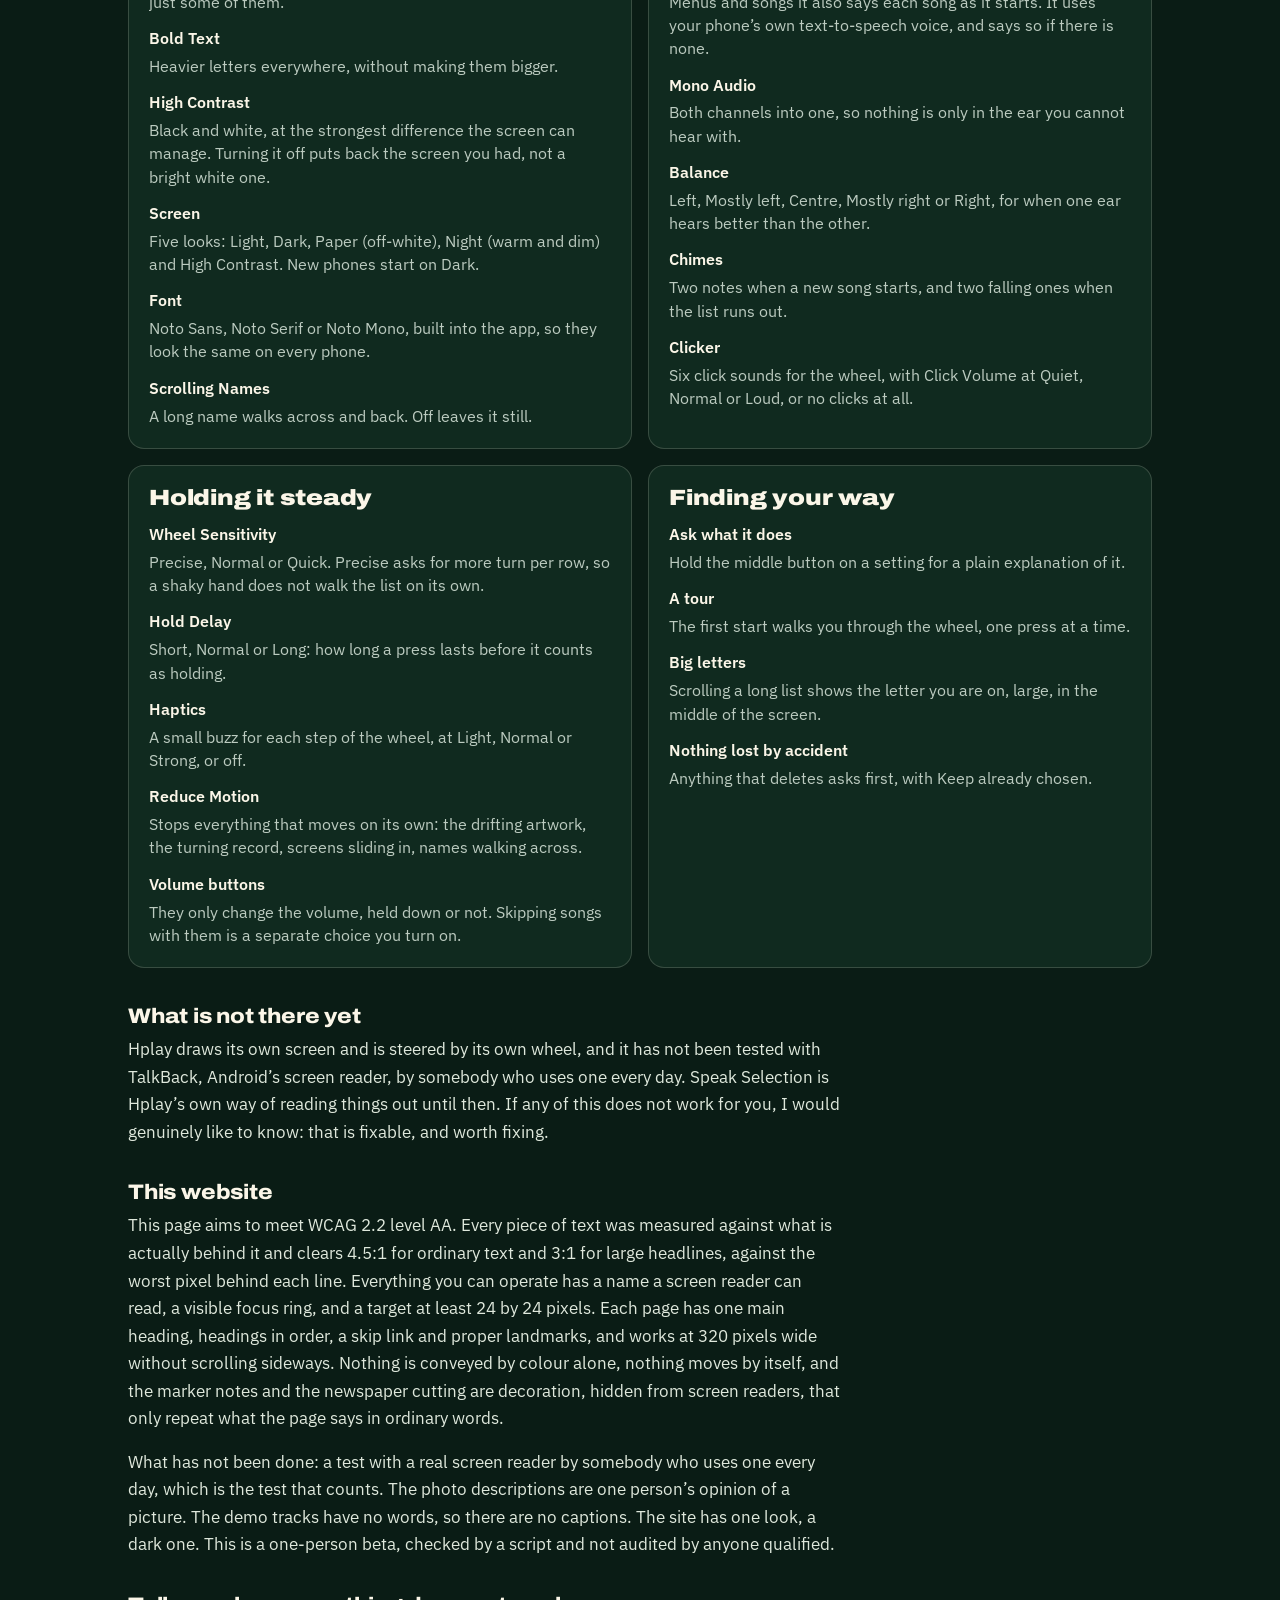
==== commit 2f0a9eea: "v46.0.2 Co-Authored-By: Claude Opus 5.5 <noreply@anthropic.com> Claude-Session: https://claude.ai/co" ====
--- a/index.html
+++ b/index.html
@@ -45,7 +45,7 @@
       "applicationCategory": "MultimediaApplication",
       "applicationSubCategory": "Music player",
       "operatingSystem": "Android",
-      "softwareVersion": "46.0.1",
+      "softwareVersion": "46.0.2",
       "releaseNotes": "https://iwohost.github.io/hplaysite/changelog.html",
       "url": "https://iwohost.github.io/hplaysite/",
       "installUrl": "https://hplay.hosttost.workers.dev/hplay-latest.apk",
@@ -259,7 +259,7 @@
   <main id="main">
   <div class="hero-grid">
     <div class="hero-in">
-      <span class="sticker"><span id="verNow">v46.0.1 &ldquo;Kleiner&rdquo;</span> &middot; beta</span>
+      <span class="sticker"><span id="verNow">v46.0.2 &ldquo;Kleiner&rdquo;</span> &middot; beta</span>
       <h1 class="head"><span class="brand">Hplay</span>Your music.<br>On a wheel.</h1>
       <p class="dek">An Android music player with a click wheel, for the songs you already own. No account, no cloud, no ads. Download it and it is yours.</p>
       <a class="get" href="https://hplay.hosttost.workers.dev/hplay-latest.apk"><svg viewBox="0 0 24 24" fill="none" stroke="currentColor" stroke-width="2.4" stroke-linecap="round" stroke-linejoin="round" aria-hidden="true"><path d="M12 3v12"/><path d="M6.5 11.5 12 17l5.5-5.5"/><path d="M4 20h16"/></svg>
@@ -358,7 +358,7 @@
       </div>
 
       <dl class="spec">
-        <div><dt>Version</dt><dd id="verSpec">46.0.1 <small>Kleiner</small></dd></div>
+        <div><dt>Version</dt><dd id="verSpec">46.0.2 <small>Kleiner</small></dd></div>
         <div><dt>Runs on</dt><dd>Android 7+</dd></div>
         <div><dt>Screen looks</dt><dd>5 <small>light to paper</small></dd></div>
         <div><dt>Demo tracks</dt><dd>20 <small>51 minutes</small></dd></div>
